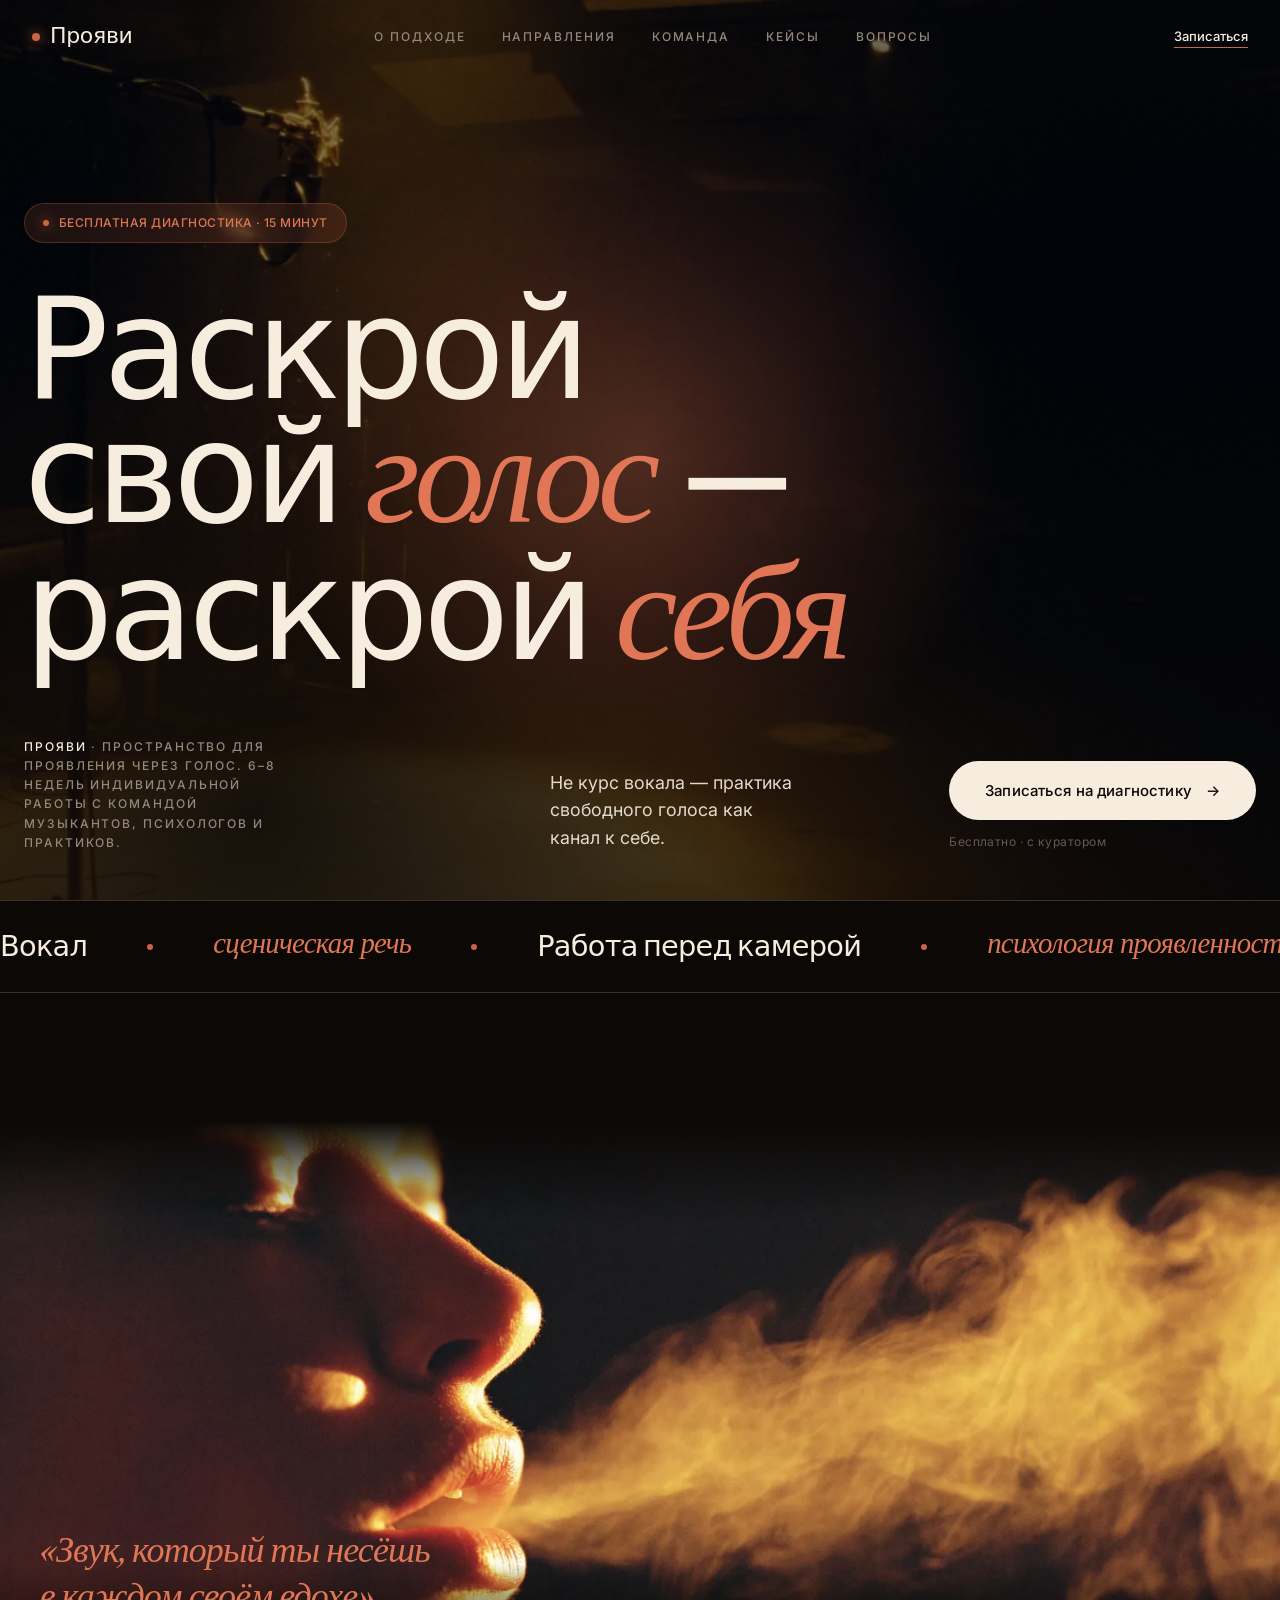
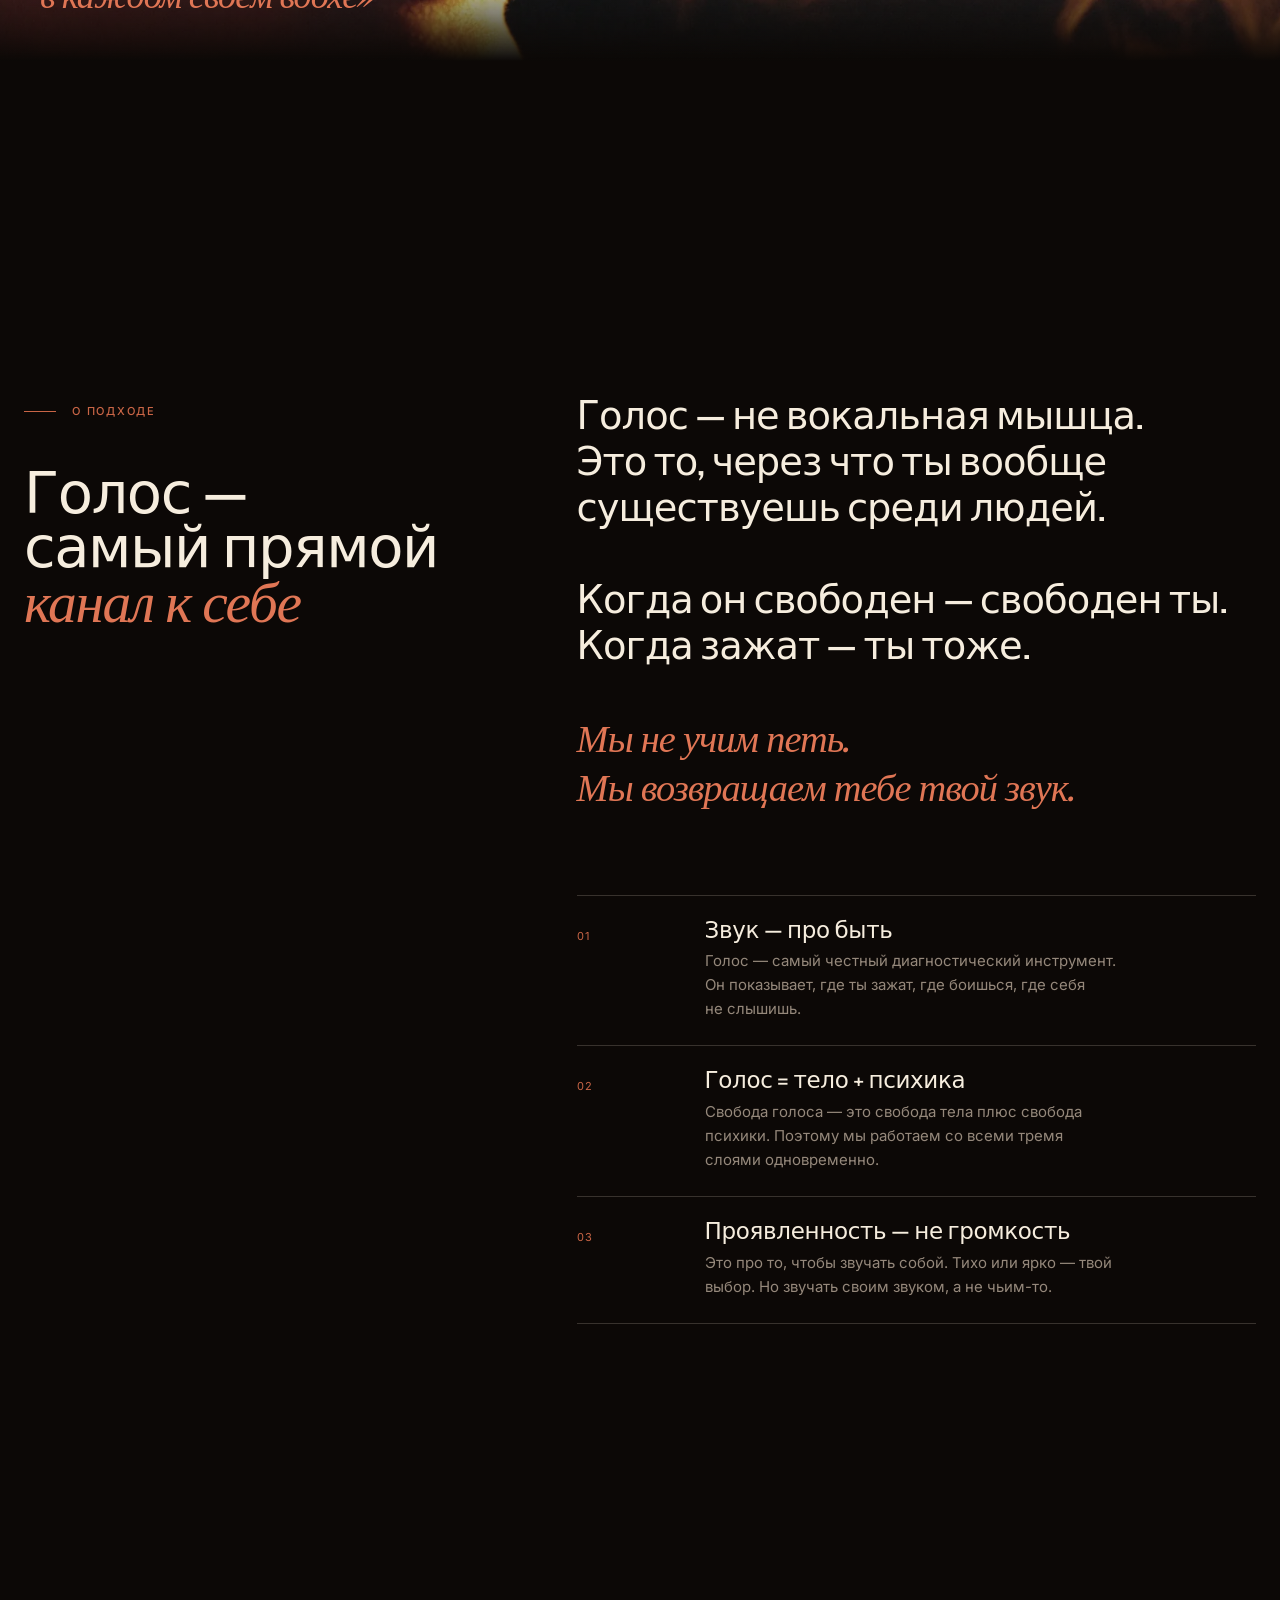
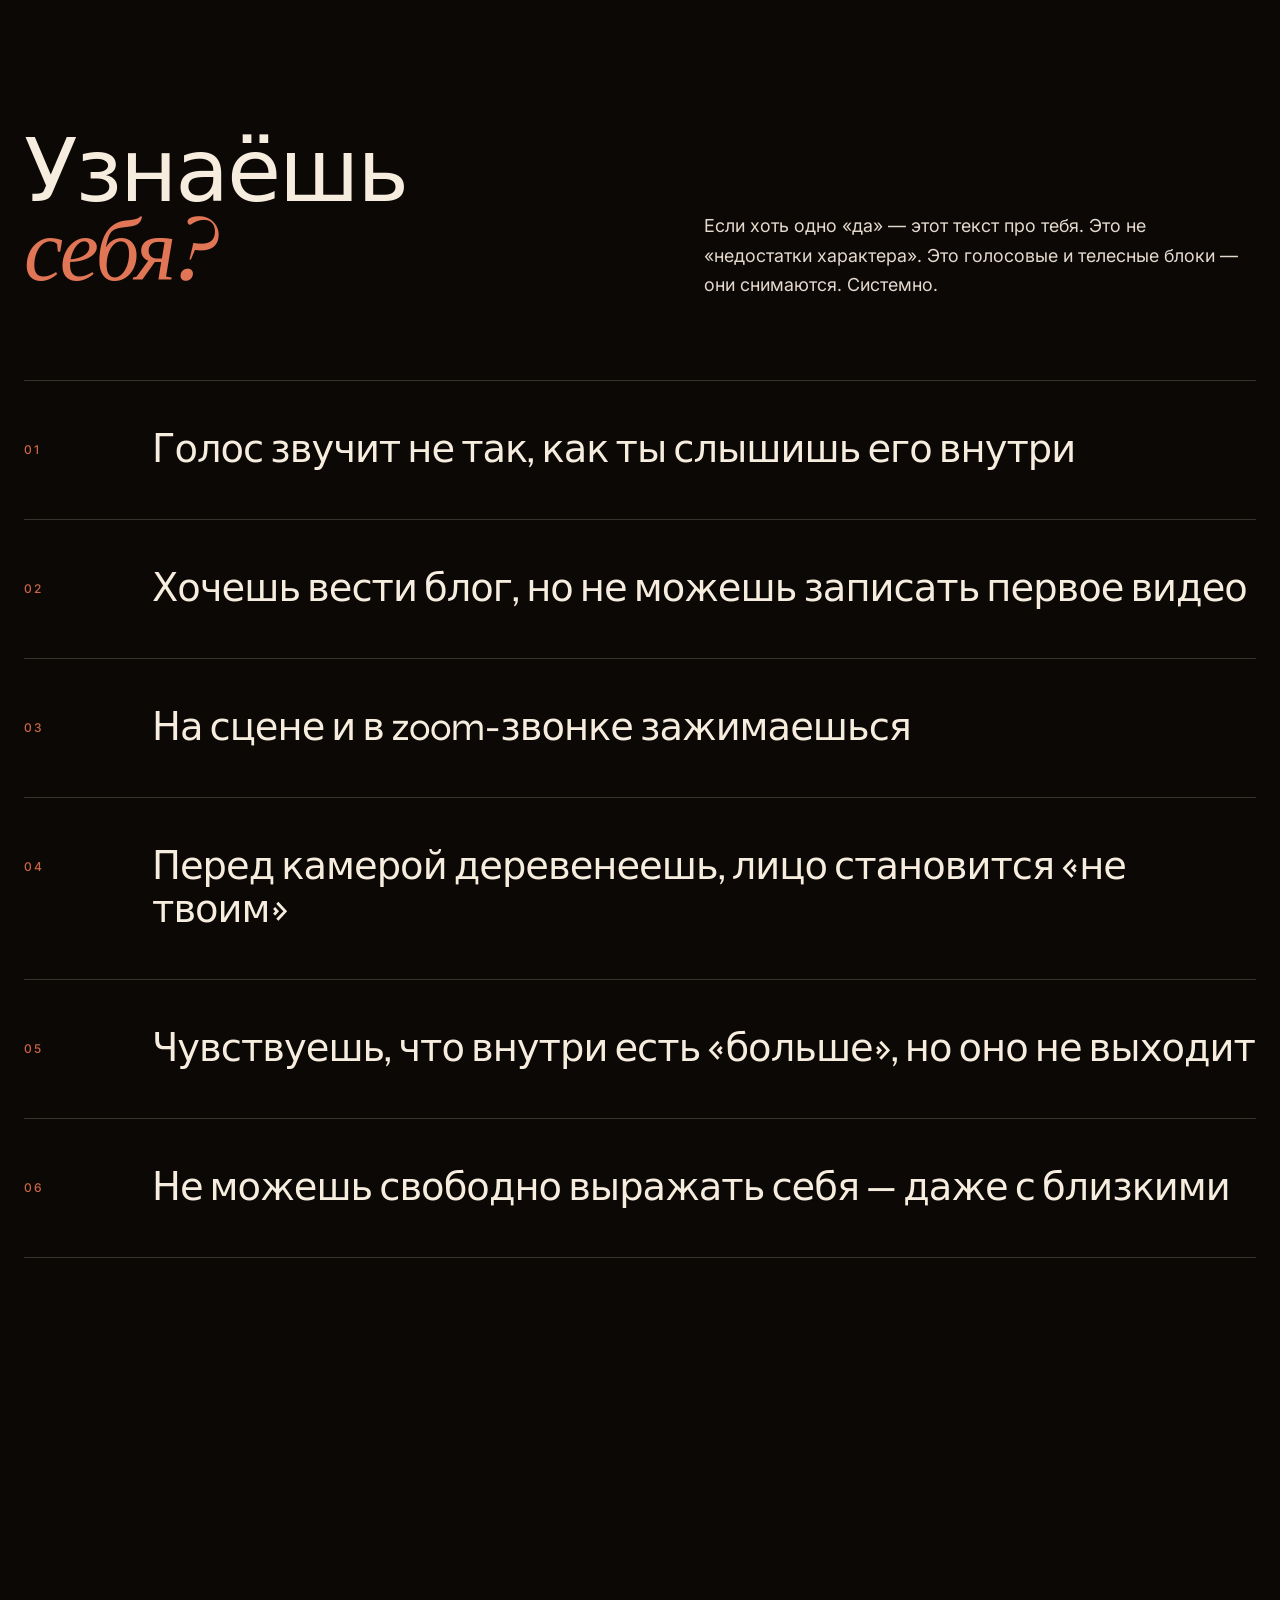
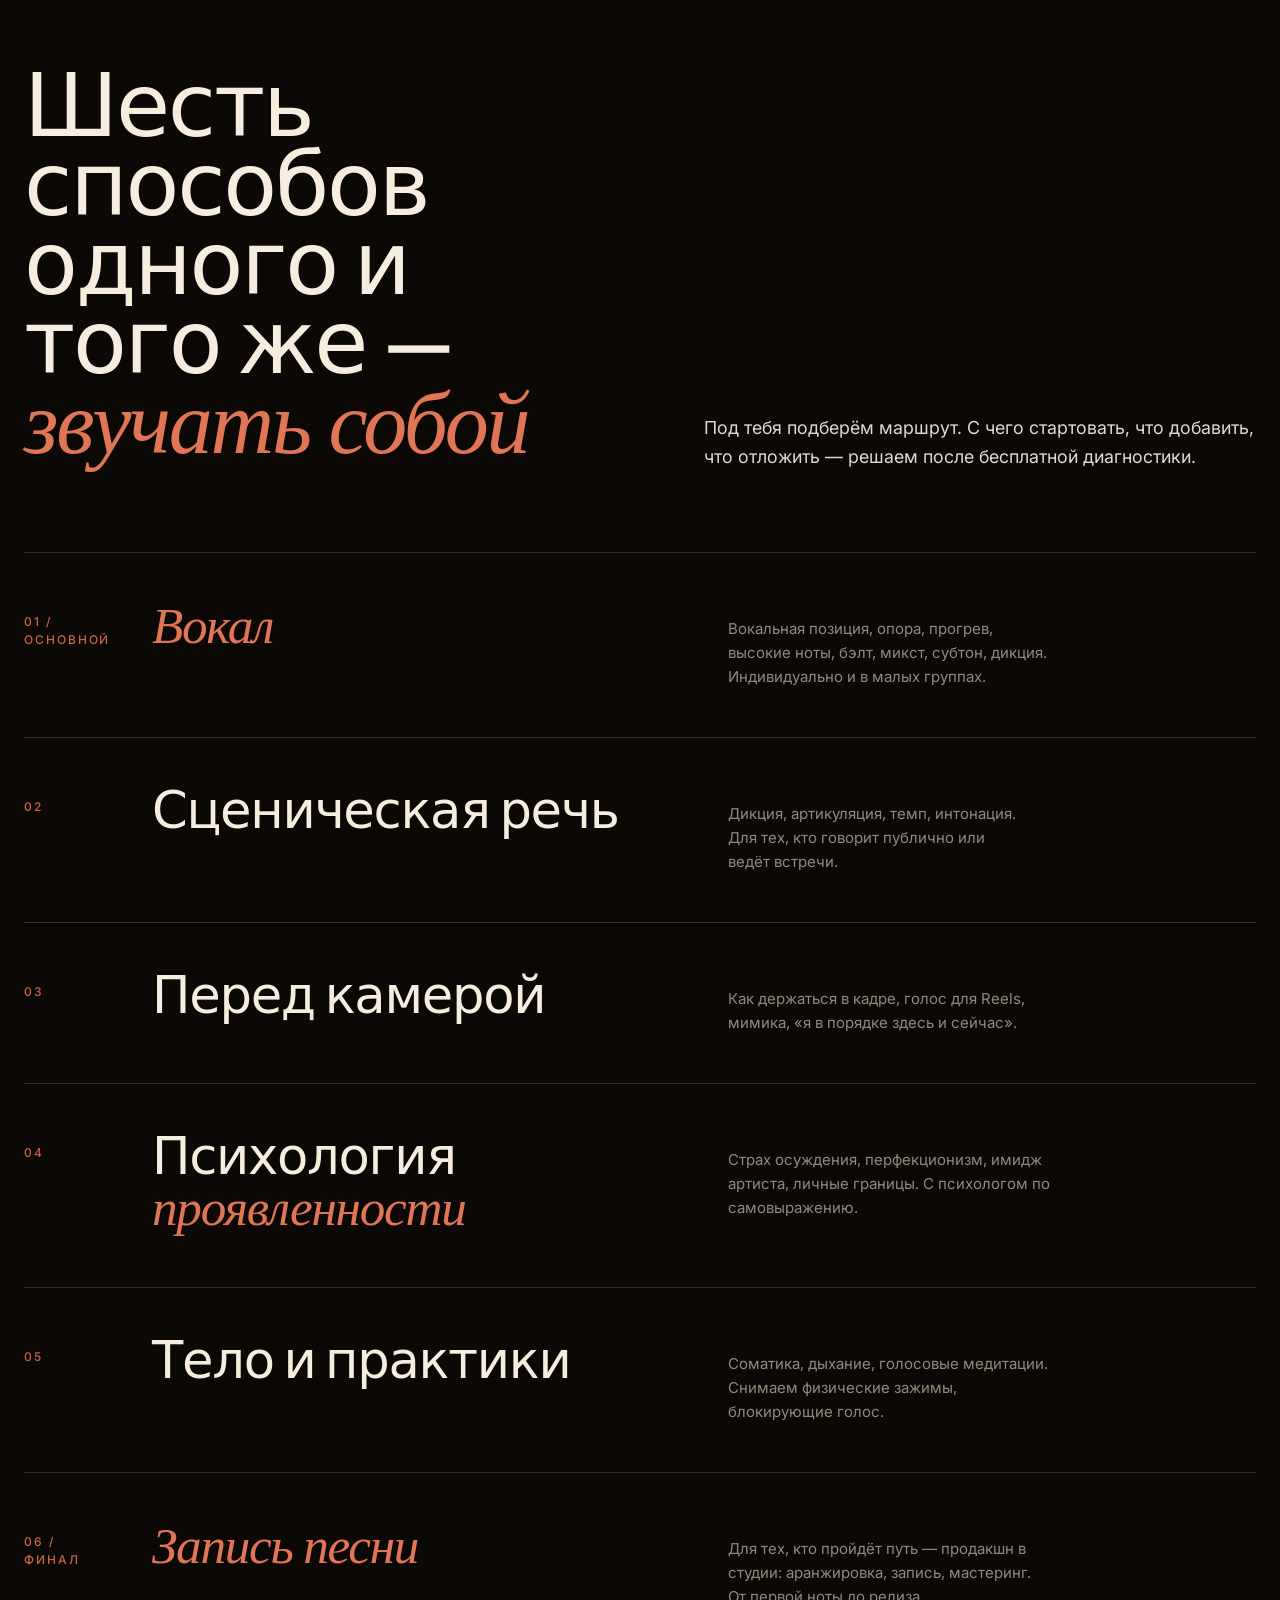
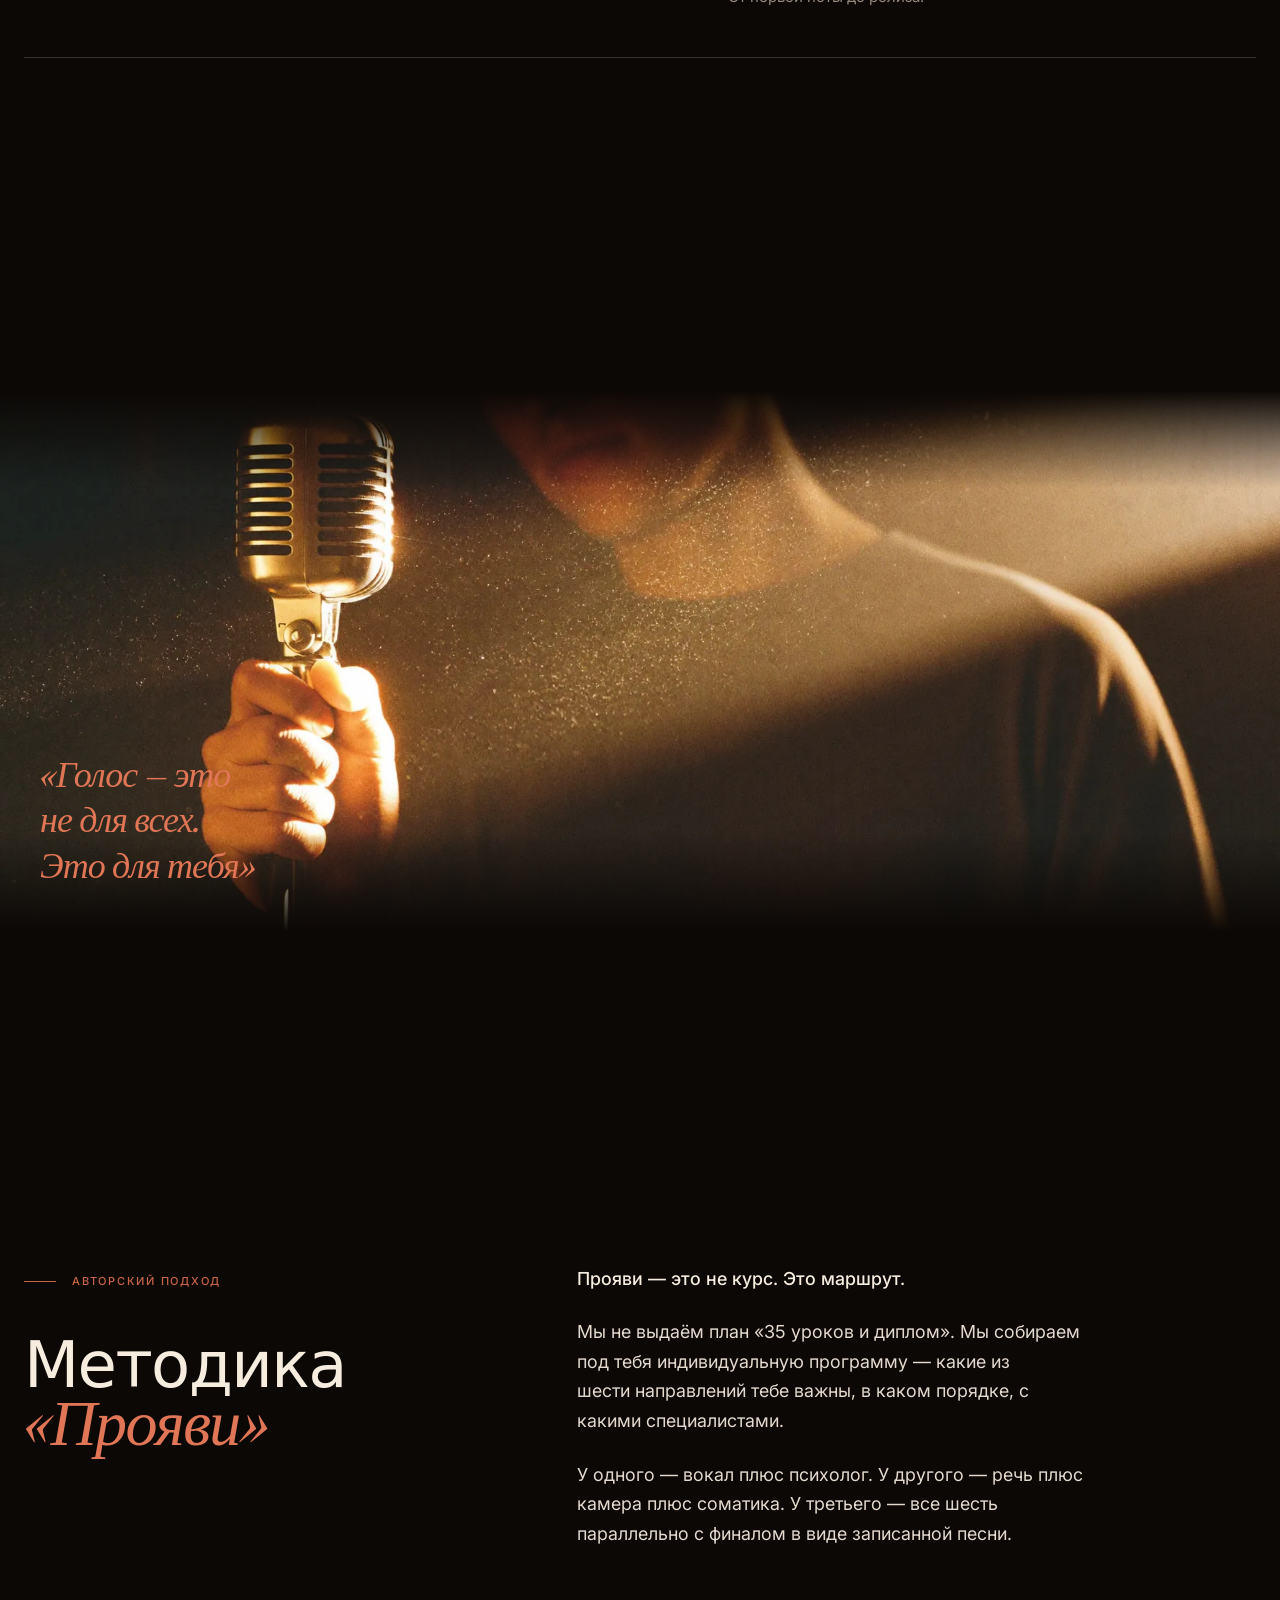
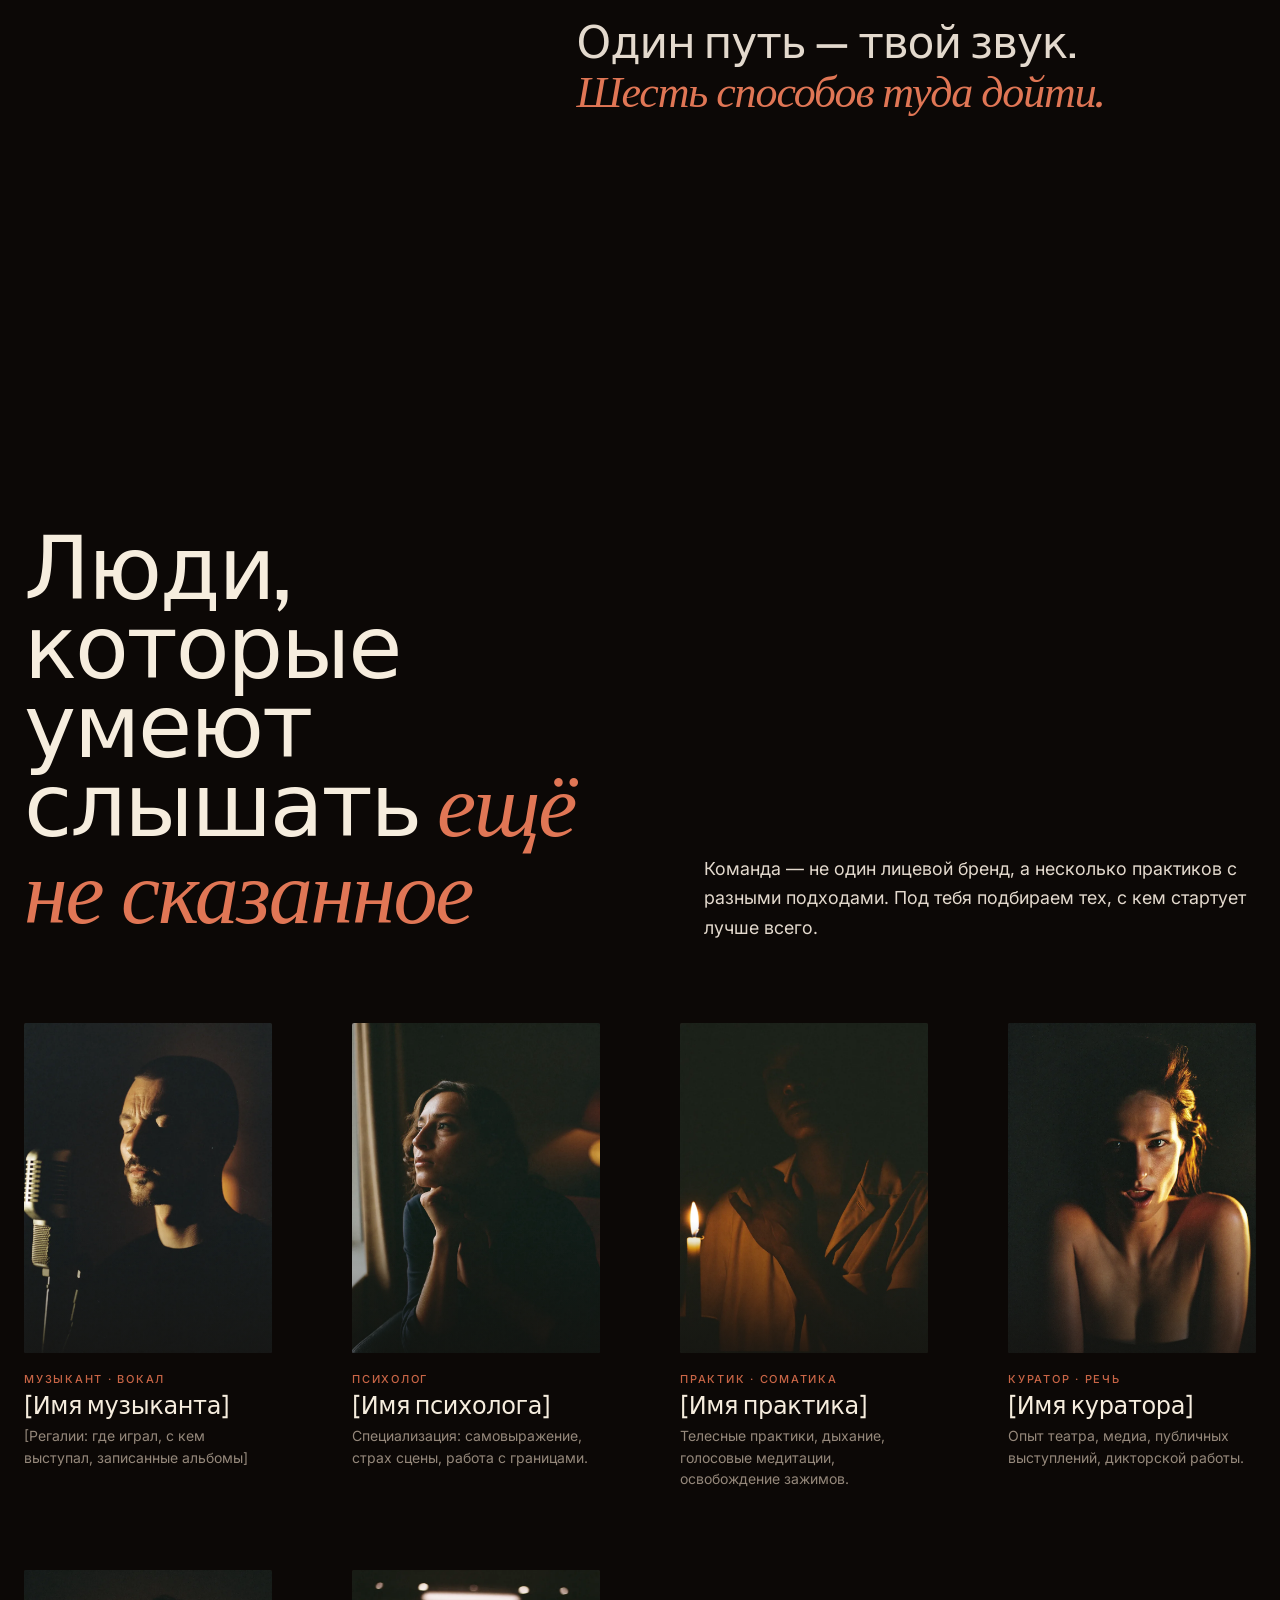
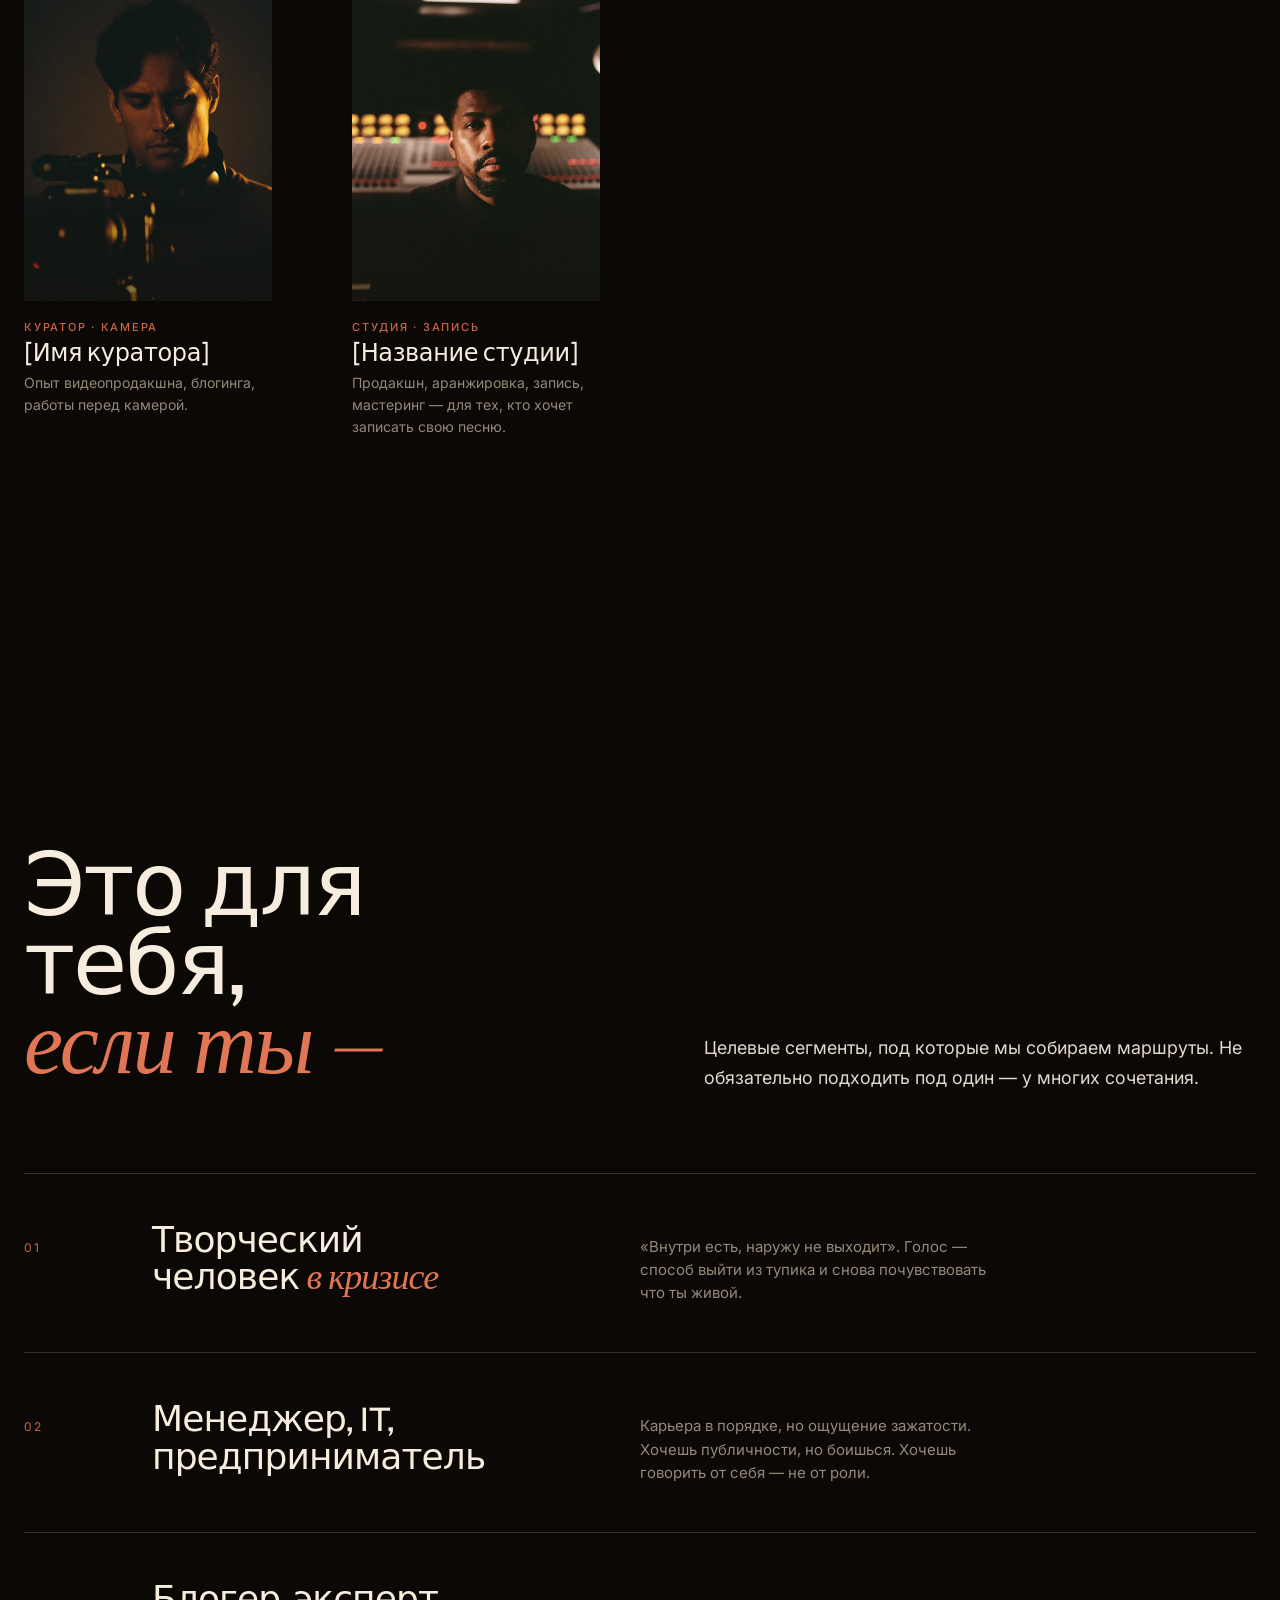
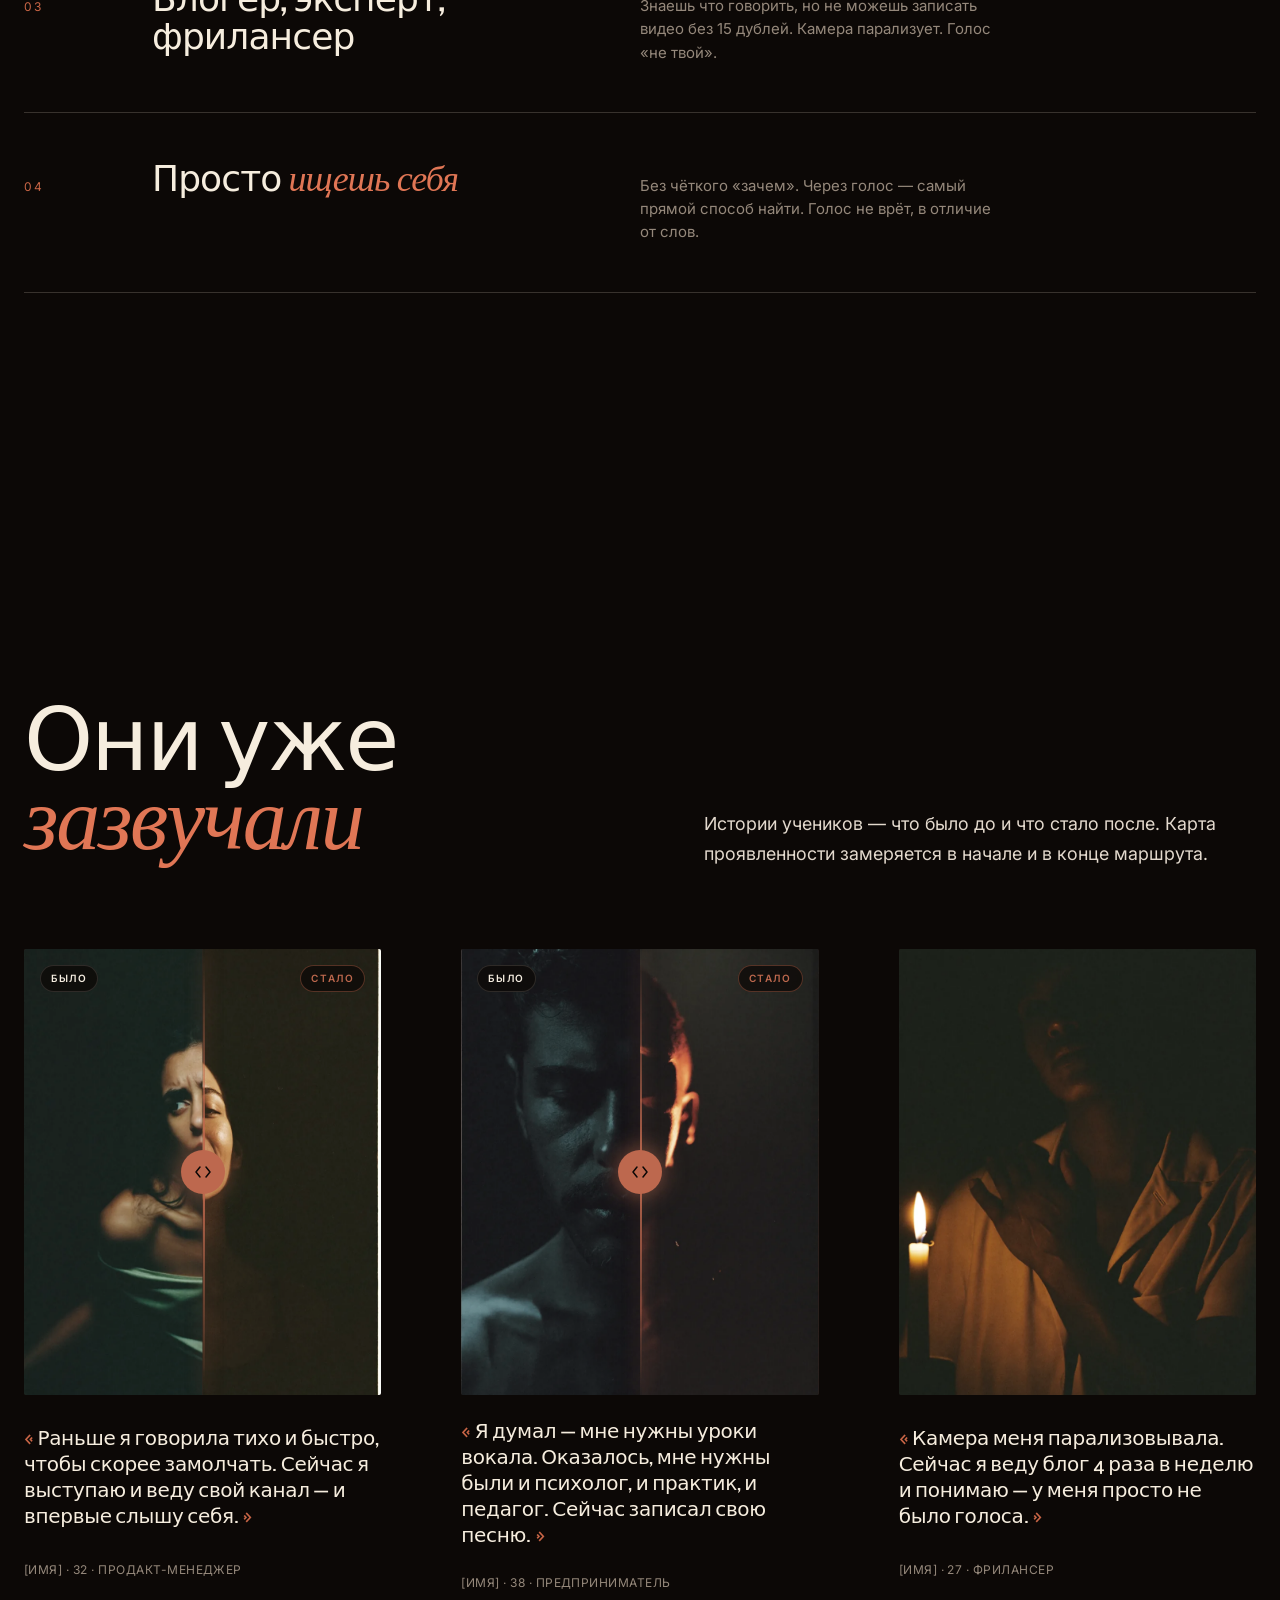
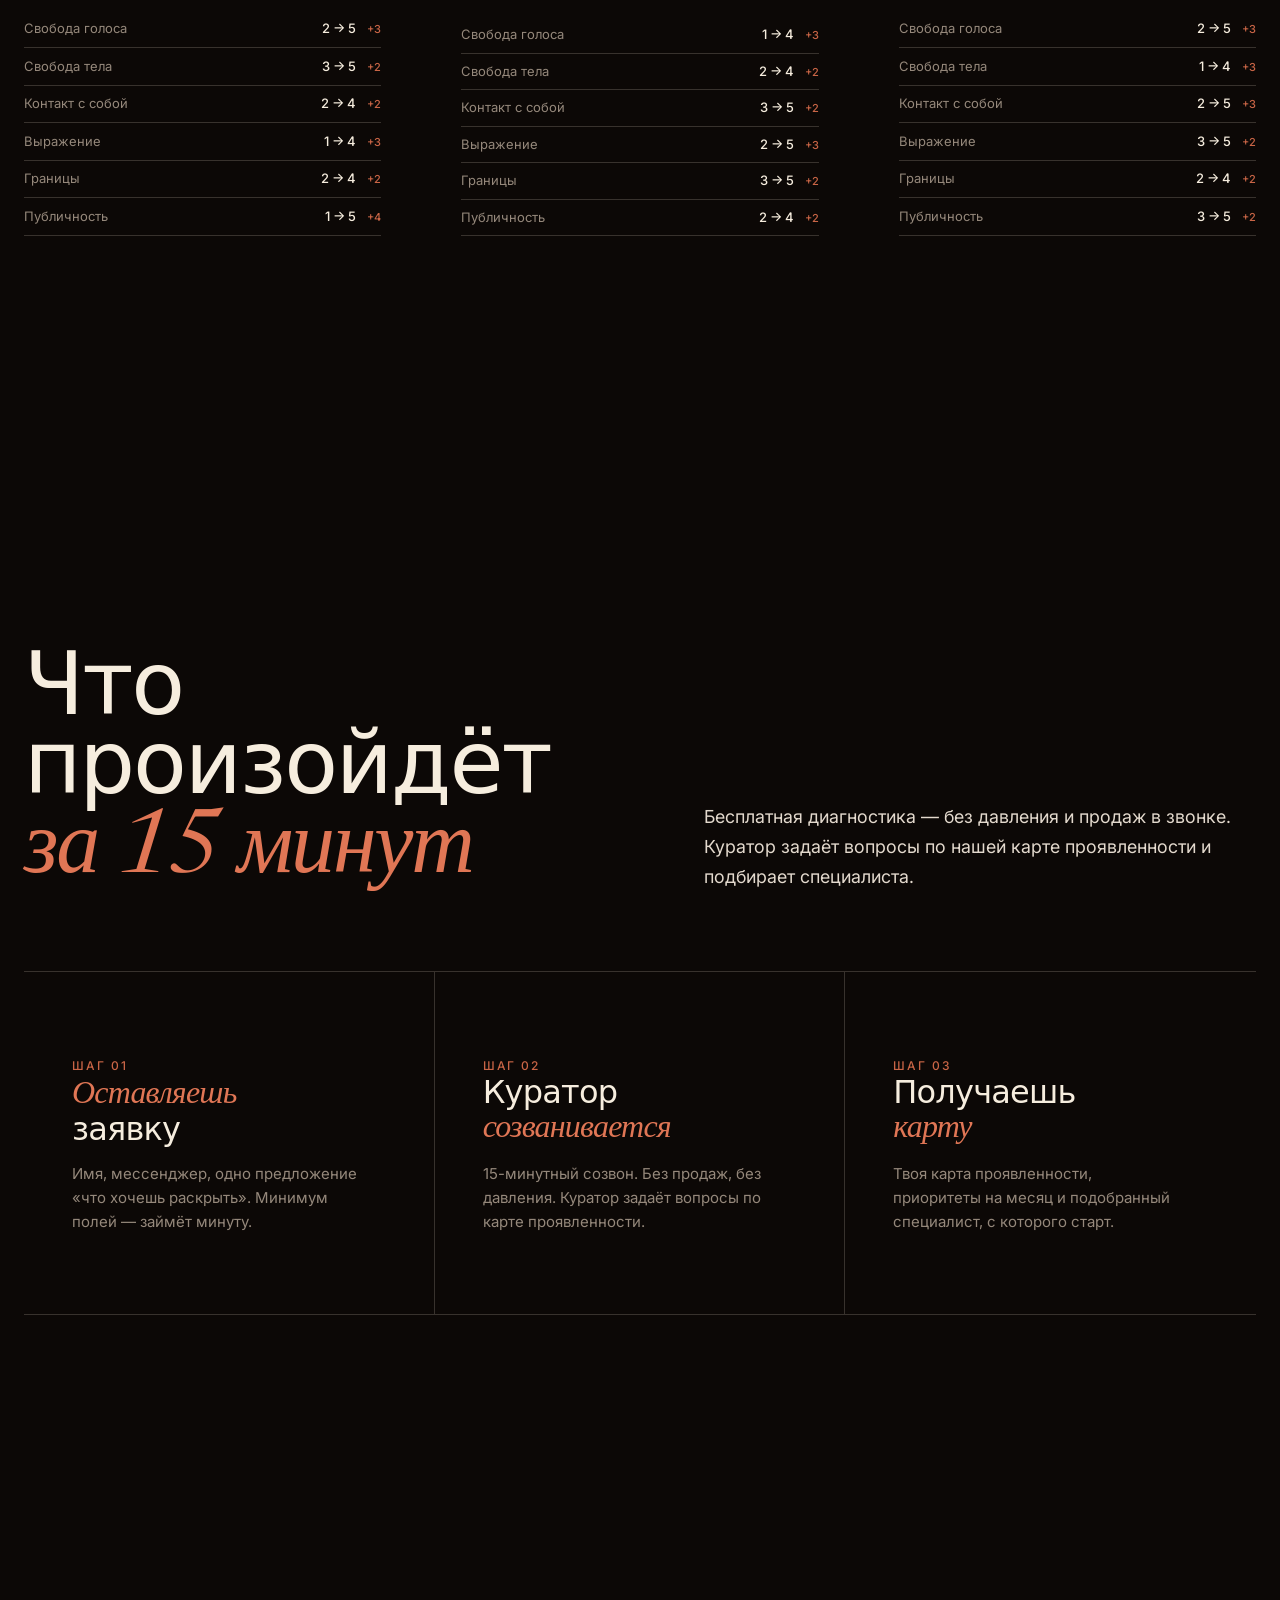
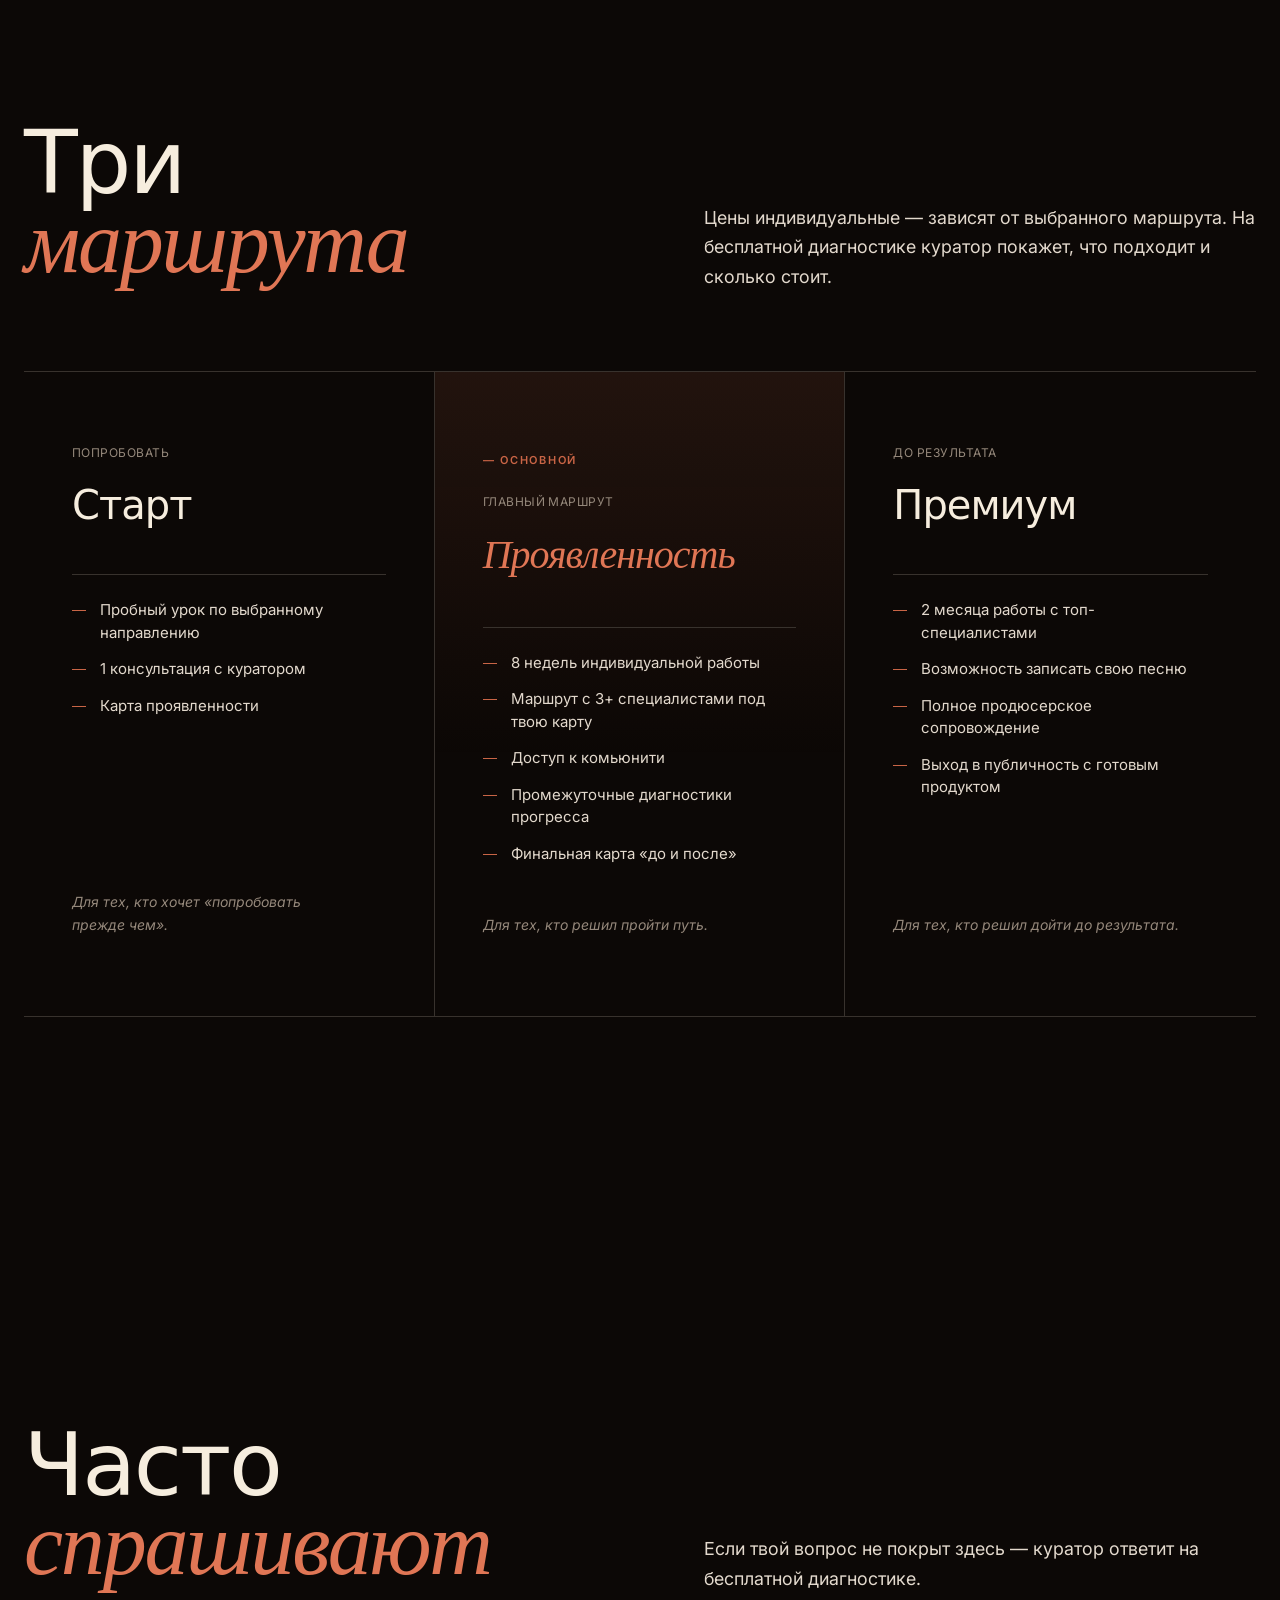
==== index.html @ 134181c9 "V5: draggable before/after + hero blob + tilt + magnetic + scroll progress + mobile responsive" ====
<!doctype html>
<html lang="ru">
<head>
  <meta charset="utf-8">
  <meta name="viewport" content="width=device-width, initial-scale=1, viewport-fit=cover">
  <meta name="color-scheme" content="dark">
  <meta name="theme-color" content="#14110E">

  <title>Прояви — пространство для проявления через голос</title>
  <meta name="description" content="6–8 недель работы с командой музыкантов, психологов и практиков. Раскрытие голоса, тела и проявленности.">

  <meta property="og:type" content="website">
  <meta property="og:title" content="Прояви — раскрой свой голос, раскрой себя">
  <meta property="og:description" content="Не курс вокала. Практика свободного голоса.">
  <meta property="og:locale" content="ru_RU">
  <meta property="og:image" content="assets/images/hero-ambient.webp">

  <meta name="twitter:card" content="summary_large_image">
  <meta name="twitter:title" content="Прояви — раскрой свой голос, раскрой себя">
  <meta name="twitter:description" content="Не курс вокала. Практика свободного голоса.">

  <link rel="preconnect" href="https://fonts.googleapis.com">
  <link rel="preconnect" href="https://fonts.gstatic.com" crossorigin>
  <link href="https://fonts.googleapis.com/css2?family=Syne:wght@400;500;600;700;800&family=Newsreader:ital,opsz,wght@1,6..72,300..600&family=Inter:wght@300;400;500;600&display=swap" rel="stylesheet">

  <link rel="stylesheet" href="styles/tokens.css">
  <link rel="stylesheet" href="styles/base.css">
  <link rel="stylesheet" href="styles/components.css">
  <link rel="stylesheet" href="styles/sections.css">
  <link rel="stylesheet" href="styles/animations.css">


  <link rel="icon" href="data:image/svg+xml,%3Csvg xmlns='http://www.w3.org/2000/svg' viewBox='0 0 100 100'%3E%3Crect width='100' height='100' fill='%2314110E'/%3E%3Ccircle cx='50' cy='50' r='8' fill='%23C9624A'/%3E%3C/svg%3E">
</head>
<body>

  <!-- ====================== NAV ====================== -->
  <nav class="site-nav" aria-label="Главная навигация">
    <span class="nav-progress" aria-hidden="true"></span>
    <div class="nav-inner">
      <a href="#top" class="nav-logo">
        <span class="nav-logo-mark" aria-hidden="true"></span>
        Прояви
      </a>
      <ul class="nav-links">
        <li><a href="#manifest">О подходе</a></li>
        <li><a href="#directions">Направления</a></li>
        <li><a href="#team">Команда</a></li>
        <li><a href="#cases">Кейсы</a></li>
        <li><a href="#faq">Вопросы</a></li>
      </ul>
      <a href="#form" class="nav-cta">Записаться</a>
    </div>
  </nav>

  <main id="top">

    <!-- ====================== HERO ====================== -->
    <section class="hero" aria-labelledby="hero-title">
      <div class="hero-bg" aria-hidden="true">
        <video autoplay muted loop playsinline poster="assets/images/hero-ambient.webp">
          <source src="assets/images/hero-ambient.mp4" type="video/mp4">
          <img src="assets/images/hero-ambient.webp" alt="">
        </video>
      </div>

      <div class="hero-inner" data-reveal>
        <span class="chip hero-chip">
          <span class="chip-dot"></span>
          Бесплатная диагностика · 15 минут
        </span>
        <h1 id="hero-title" class="hero-title">
          Раскрой<br>свой <em>голос</em> —<br>раскрой <em>себя</em>
        </h1>
      </div>

      <div class="hero-bottom" data-reveal>
        <p class="hero-eyebrow">
          <strong>Прояви</strong> · пространство для проявления через голос. 6–8 недель индивидуальной работы с командой музыкантов, психологов и практиков.
        </p>
        <p class="hero-subtitle">
          Не курс вокала — практика свободного голоса как канал к&nbsp;себе.
        </p>
        <div class="hero-cta-group">
          <a href="#form" class="btn btn-primary" data-magnetic>
            <span>Записаться на диагностику</span>
            <span class="arrow" aria-hidden="true">→</span>
          </a>
          <p class="hero-micro">Бесплатно · с куратором</p>
        </div>
      </div>
    </section>

    <!-- ====================== MARQUEE 1 ====================== -->
    <div class="marquee" aria-hidden="true">
      <div class="marquee-track">
        <span>
          Вокал <span class="marquee-dot"></span> <em>сценическая речь</em> <span class="marquee-dot"></span> Работа перед камерой <span class="marquee-dot"></span> <em>психология проявленности</em> <span class="marquee-dot"></span> Тело и практики <span class="marquee-dot"></span> <em>запись своей песни</em> <span class="marquee-dot"></span>
        </span>
        <span>
          Вокал <span class="marquee-dot"></span> <em>сценическая речь</em> <span class="marquee-dot"></span> Работа перед камерой <span class="marquee-dot"></span> <em>психология проявленности</em> <span class="marquee-dot"></span> Тело и практики <span class="marquee-dot"></span> <em>запись своей песни</em> <span class="marquee-dot"></span>
        </span>
      </div>
    </div>

    <!-- ====================== SPREAD: BREATH ====================== -->
    <div class="spread" aria-hidden="true">
      <img src="assets/images/manifest-breath.webp" alt="" loading="lazy">
      <p class="spread-caption"><em>«Звук, который ты несёшь<br>в каждом своём вдохе»</em></p>
    </div>

    <!-- ====================== MANIFEST ====================== -->
    <section class="manifest" id="manifest">
      <div class="container-wide">
        <div class="manifest-inner">
          <div class="manifest-side" data-reveal>
            <span class="eyebrow">О подходе</span>
            <h2>Голос — самый прямой <em>канал к&nbsp;себе</em></h2>
          </div>

          <div data-reveal>
            <blockquote class="manifest-quote">
              Голос — не вокальная мышца. Это то, через что ты вообще существуешь среди людей.
              <br><br>
              Когда он свободен — свободен ты.<br>
              Когда зажат — ты тоже.
              <br><br>
              <em>Мы не учим петь.<br>Мы возвращаем тебе твой звук.</em>
            </blockquote>

            <div class="manifest-tenets" data-reveal-stagger>
              <div class="manifest-tenet">
                <span class="manifest-tenet-num">01</span>
                <div>
                  <h3>Звук — про быть</h3>
                  <p>Голос — самый честный диагностический инструмент. Он показывает, где ты зажат, где боишься, где себя не слышишь.</p>
                </div>
              </div>
              <div class="manifest-tenet">
                <span class="manifest-tenet-num">02</span>
                <div>
                  <h3>Голос = тело + психика</h3>
                  <p>Свобода голоса — это свобода тела плюс свобода психики. Поэтому мы работаем со всеми тремя слоями одновременно.</p>
                </div>
              </div>
              <div class="manifest-tenet">
                <span class="manifest-tenet-num">03</span>
                <div>
                  <h3>Проявленность — не громкость</h3>
                  <p>Это про то, чтобы звучать собой. Тихо или ярко — твой выбор. Но звучать своим звуком, а не чьим-то.</p>
                </div>
              </div>
            </div>
          </div>
        </div>
      </div>
    </section>

    <!-- ====================== PAINS ====================== -->
    <section class="pains" id="pains">
      <div class="container-wide">
        <div class="pains-header" data-reveal>
          <h2>Узнаёшь <em>себя?</em></h2>
          <p class="lead">Если хоть одно «да» — этот текст про тебя. Это не «недостатки характера». Это голосовые и телесные блоки — они снимаются. Системно.</p>
        </div>

        <div data-reveal-stagger>
          <div class="pain-card">
            <span class="pain-card-num">01</span>
            <span>Голос звучит не так, как ты слышишь его внутри</span>
          </div>
          <div class="pain-card">
            <span class="pain-card-num">02</span>
            <span>Хочешь вести блог, но не можешь записать первое видео</span>
          </div>
          <div class="pain-card">
            <span class="pain-card-num">03</span>
            <span>На сцене и в zoom-звонке зажимаешься</span>
          </div>
          <div class="pain-card">
            <span class="pain-card-num">04</span>
            <span>Перед камерой деревенеешь, лицо становится «не твоим»</span>
          </div>
          <div class="pain-card">
            <span class="pain-card-num">05</span>
            <span>Чувствуешь, что внутри есть «больше», но оно не выходит</span>
          </div>
          <div class="pain-card">
            <span class="pain-card-num">06</span>
            <span>Не можешь свободно выражать себя — даже с близкими</span>
          </div>
        </div>
      </div>
    </section>

    <!-- ====================== DIRECTIONS ====================== -->
    <section class="directions" id="directions">
      <div class="container-wide">
        <div class="directions-header" data-reveal>
          <h2>Шесть способов одного и того же — <em>звучать собой</em></h2>
          <p class="lead">Под тебя подберём маршрут. С чего стартовать, что добавить, что отложить — решаем после бесплатной диагностики.</p>
        </div>

        <div class="directions-list" data-reveal-stagger>
          <article class="direction-card">
            <span class="direction-num">01 / основной</span>
            <h3><em>Вокал</em></h3>
            <p>Вокальная позиция, опора, прогрев, высокие ноты, бэлт, микст, субтон, дикция. Индивидуально и в малых группах.</p>
          </article>

          <article class="direction-card">
            <span class="direction-num">02</span>
            <h3>Сценическая речь</h3>
            <p>Дикция, артикуляция, темп, интонация. Для тех, кто говорит публично или ведёт встречи.</p>
          </article>

          <article class="direction-card">
            <span class="direction-num">03</span>
            <h3>Перед камерой</h3>
            <p>Как держаться в кадре, голос для Reels, мимика, «я в порядке здесь и сейчас».</p>
          </article>

          <article class="direction-card">
            <span class="direction-num">04</span>
            <h3>Психология <em>проявленности</em></h3>
            <p>Страх осуждения, перфекционизм, имидж артиста, личные границы. С психологом по самовыражению.</p>
          </article>

          <article class="direction-card">
            <span class="direction-num">05</span>
            <h3>Тело и&nbsp;практики</h3>
            <p>Соматика, дыхание, голосовые медитации. Снимаем физические зажимы, блокирующие голос.</p>
          </article>

          <article class="direction-card">
            <span class="direction-num">06 / финал</span>
            <h3><em>Запись песни</em></h3>
            <p>Для тех, кто пройдёт путь — продакшн в студии: аранжировка, запись, мастеринг. От первой ноты до релиза.</p>
          </article>
        </div>
      </div>
    </section>

    <!-- ====================== SPREAD: MIC ====================== -->
    <div class="spread" aria-hidden="true">
      <img src="assets/images/method-mic.webp" alt="" loading="lazy">
      <p class="spread-caption"><em>«Голос — это<br>не для всех.<br>Это для тебя»</em></p>
    </div>

    <!-- ====================== METHOD ====================== -->
    <section class="method">
      <div class="container-wide">
        <div class="method-inner" data-reveal>
          <div>
            <span class="eyebrow">Авторский подход</span>
            <h2 class="method-title">Методика<br><em>«Прояви»</em></h2>
          </div>
          <div class="method-body">
            <p><strong>Прояви — это не курс. Это маршрут.</strong></p>
            <p>Мы не выдаём план «35 уроков и диплом». Мы собираем под тебя индивидуальную программу — какие из шести направлений тебе важны, в каком порядке, с какими специалистами.</p>
            <p>У одного — вокал плюс психолог. У другого — речь плюс камера плюс соматика. У третьего — все шесть параллельно с финалом в виде записанной песни.</p>
            <p class="method-pull">
              Один путь — твой звук.<br>
              <em>Шесть способов туда дойти.</em>
            </p>
          </div>
        </div>
      </div>
    </section>

    <!-- ====================== TEAM ====================== -->
    <section class="team" id="team">
      <div class="container-wide">
        <div class="team-header" data-reveal>
          <h2>Люди, которые умеют слышать <em>ещё не сказанное</em></h2>
          <p class="lead">Команда — не один лицевой бренд, а несколько практиков с разными подходами. Под тебя подбираем тех, с кем стартует лучше всего.</p>
        </div>

        <div class="team-grid" data-reveal-stagger>
          <article class="person-card">
            <div class="person-photo">
              <img src="assets/images/team-1-musician.webp" alt="Музыкант" loading="lazy">
            </div>
            <div class="person-meta">
              <span class="person-role">Музыкант · вокал</span>
              <h3 class="person-name">[Имя музыканта]</h3>
              <p class="person-bio">[Регалии: где играл, с кем выступал, записанные альбомы]</p>
            </div>
          </article>

          <article class="person-card">
            <div class="person-photo">
              <img src="assets/images/team-2-psychologist.webp" alt="Психолог" loading="lazy">
            </div>
            <div class="person-meta">
              <span class="person-role">Психолог</span>
              <h3 class="person-name">[Имя психолога]</h3>
              <p class="person-bio">Специализация: самовыражение, страх сцены, работа с границами.</p>
            </div>
          </article>

          <article class="person-card">
            <div class="person-photo">
              <img src="assets/images/team-3-somatic.webp" alt="Практик" loading="lazy">
            </div>
            <div class="person-meta">
              <span class="person-role">Практик · соматика</span>
              <h3 class="person-name">[Имя практика]</h3>
              <p class="person-bio">Телесные практики, дыхание, голосовые медитации, освобождение зажимов.</p>
            </div>
          </article>

          <article class="person-card">
            <div class="person-photo">
              <img src="assets/images/team-4-speech.webp" alt="Куратор речи" loading="lazy">
            </div>
            <div class="person-meta">
              <span class="person-role">Куратор · речь</span>
              <h3 class="person-name">[Имя куратора]</h3>
              <p class="person-bio">Опыт театра, медиа, публичных выступлений, дикторской работы.</p>
            </div>
          </article>

          <article class="person-card">
            <div class="person-photo">
              <img src="assets/images/team-5-camera.webp" alt="Куратор камеры" loading="lazy">
            </div>
            <div class="person-meta">
              <span class="person-role">Куратор · камера</span>
              <h3 class="person-name">[Имя куратора]</h3>
              <p class="person-bio">Опыт видеопродакшна, блогинга, работы перед камерой.</p>
            </div>
          </article>

          <article class="person-card">
            <div class="person-photo">
              <img src="assets/images/team-6-studio.webp" alt="Студия" loading="lazy">
            </div>
            <div class="person-meta">
              <span class="person-role">Студия · запись</span>
              <h3 class="person-name">[Название студии]</h3>
              <p class="person-bio">Продакшн, аранжировка, запись, мастеринг — для тех, кто хочет записать свою песню.</p>
            </div>
          </article>
        </div>
      </div>
    </section>

    <!-- ====================== SEGMENTS ====================== -->
    <section class="segments">
      <div class="container-wide">
        <div class="segments-header" data-reveal>
          <h2>Это для тебя, <em>если ты —</em></h2>
          <p class="lead">Целевые сегменты, под которые мы собираем маршруты. Не обязательно подходить под один — у многих сочетания.</p>
        </div>

        <div class="segments-list" data-reveal-stagger>
          <div class="segment-item">
            <span class="segment-num">01</span>
            <h3>Творческий человек <em>в кризисе</em></h3>
            <p>«Внутри есть, наружу не выходит». Голос — способ выйти из тупика и снова почувствовать что ты живой.</p>
          </div>
          <div class="segment-item">
            <span class="segment-num">02</span>
            <h3>Менеджер, IT, предприниматель</h3>
            <p>Карьера в порядке, но ощущение зажатости. Хочешь публичности, но боишься. Хочешь говорить от себя — не от роли.</p>
          </div>
          <div class="segment-item">
            <span class="segment-num">03</span>
            <h3>Блогер, эксперт, фрилансер</h3>
            <p>Знаешь что говорить, но не можешь записать видео без 15 дублей. Камера парализует. Голос «не твой».</p>
          </div>
          <div class="segment-item">
            <span class="segment-num">04</span>
            <h3>Просто <em>ищешь себя</em></h3>
            <p>Без чёткого «зачем». Через голос — самый прямой способ найти. Голос не врёт, в отличие от слов.</p>
          </div>
        </div>
      </div>
    </section>

    <!-- ====================== CASES ====================== -->
    <section class="cases" id="cases">
      <div class="container-wide">
        <div class="cases-header" data-reveal>
          <h2>Они уже <em>зазвучали</em></h2>
          <p class="lead">Истории учеников — что было до и что стало после. Карта проявленности замеряется в начале и в конце маршрута.</p>
        </div>

        <div class="cases-grid" data-reveal-stagger>

          <article class="case-card">
            <div class="case-photo case-photo-pair">
              <img src="assets/images/case-1-before.webp" alt="" loading="lazy" class="case-img-before">
              <img src="assets/images/case-1-after.webp" alt="" loading="lazy" class="case-img-after">
              <span class="case-label-l">Было</span>
              <span class="case-label-r">Стало</span>
            </div>
            <p class="case-quote">Раньше я говорила тихо и быстро, чтобы скорее замолчать. Сейчас я выступаю и веду свой канал — и впервые слышу себя.</p>
            <p class="case-meta">[Имя] · 32 · продакт-менеджер</p>
            <table class="case-table">
              <tr><td>Свобода голоса</td><td>2 → 5 <span class="delta">+3</span></td></tr>
              <tr><td>Свобода тела</td><td>3 → 5 <span class="delta">+2</span></td></tr>
              <tr><td>Контакт с собой</td><td>2 → 4 <span class="delta">+2</span></td></tr>
              <tr><td>Выражение</td><td>1 → 4 <span class="delta">+3</span></td></tr>
              <tr><td>Границы</td><td>2 → 4 <span class="delta">+2</span></td></tr>
              <tr><td>Публичность</td><td>1 → 5 <span class="delta">+4</span></td></tr>
            </table>
          </article>

          <article class="case-card">
            <div class="case-photo case-photo-pair">
              <img src="assets/images/case-2-before.webp" alt="" loading="lazy" class="case-img-before">
              <img src="assets/images/case-2-after.webp" alt="" loading="lazy" class="case-img-after">
              <span class="case-label-l">Было</span>
              <span class="case-label-r">Стало</span>
            </div>
            <p class="case-quote">Я думал — мне нужны уроки вокала. Оказалось, мне нужны были и психолог, и практик, и педагог. Сейчас записал свою песню.</p>
            <p class="case-meta">[Имя] · 38 · предприниматель</p>
            <table class="case-table">
              <tr><td>Свобода голоса</td><td>1 → 4 <span class="delta">+3</span></td></tr>
              <tr><td>Свобода тела</td><td>2 → 4 <span class="delta">+2</span></td></tr>
              <tr><td>Контакт с собой</td><td>3 → 5 <span class="delta">+2</span></td></tr>
              <tr><td>Выражение</td><td>2 → 5 <span class="delta">+3</span></td></tr>
              <tr><td>Границы</td><td>3 → 5 <span class="delta">+2</span></td></tr>
              <tr><td>Публичность</td><td>2 → 4 <span class="delta">+2</span></td></tr>
            </table>
          </article>

          <article class="case-card">
            <div class="case-photo">
              <img src="assets/images/team-3-somatic.webp" alt="" loading="lazy">
            </div>
            <p class="case-quote">Камера меня парализовывала. Сейчас я веду блог 4 раза в неделю и понимаю — у меня просто не было голоса.</p>
            <p class="case-meta">[Имя] · 27 · фрилансер</p>
            <table class="case-table">
              <tr><td>Свобода голоса</td><td>2 → 5 <span class="delta">+3</span></td></tr>
              <tr><td>Свобода тела</td><td>1 → 4 <span class="delta">+3</span></td></tr>
              <tr><td>Контакт с собой</td><td>2 → 5 <span class="delta">+3</span></td></tr>
              <tr><td>Выражение</td><td>3 → 5 <span class="delta">+2</span></td></tr>
              <tr><td>Границы</td><td>2 → 4 <span class="delta">+2</span></td></tr>
              <tr><td>Публичность</td><td>3 → 5 <span class="delta">+2</span></td></tr>
            </table>
          </article>

        </div>
      </div>
    </section>

    <!-- ====================== PROCESS ====================== -->
    <section class="process" id="process">
      <div class="container-wide">
        <div class="process-header" data-reveal>
          <h2>Что произойдёт <em>за 15 минут</em></h2>
          <p class="lead">Бесплатная диагностика — без давления и продаж в звонке. Куратор задаёт вопросы по нашей карте проявленности и подбирает специалиста.</p>
        </div>

        <div class="process-steps" data-reveal-stagger>
          <div class="process-step">
            <span class="process-num">Шаг 01</span>
            <h3><em>Оставляешь</em><br>заявку</h3>
            <p>Имя, мессенджер, одно предложение «что хочешь раскрыть». Минимум полей — займёт минуту.</p>
          </div>
          <div class="process-step">
            <span class="process-num">Шаг 02</span>
            <h3>Куратор<br><em>созванивается</em></h3>
            <p>15-минутный созвон. Без продаж, без давления. Куратор задаёт вопросы по карте проявленности.</p>
          </div>
          <div class="process-step">
            <span class="process-num">Шаг 03</span>
            <h3>Получаешь<br><em>карту</em></h3>
            <p>Твоя карта проявленности, приоритеты на месяц и подобранный специалист, с которого старт.</p>
          </div>
        </div>
      </div>
    </section>

    <!-- ====================== TARIFS ====================== -->
    <section class="tarifs">
      <div class="container-wide">
        <div class="tarifs-header" data-reveal>
          <h2>Три <em>маршрута</em></h2>
          <p class="lead">Цены индивидуальные — зависят от выбранного маршрута. На бесплатной диагностике куратор покажет, что подходит и сколько стоит.</p>
        </div>

        <div class="tarifs-grid" data-reveal-stagger>
          <article class="tarif-card">
            <span class="tarif-tagline">Попробовать</span>
            <h3 class="tarif-name">Старт</h3>
            <ul class="tarif-list">
              <li>Пробный урок по выбранному направлению</li>
              <li>1 консультация с куратором</li>
              <li>Карта проявленности</li>
            </ul>
            <p class="tarif-note">Для тех, кто хочет «попробовать прежде чем».</p>
          </article>

          <article class="tarif-card" data-featured="true">
            <span class="tarif-badge">— Основной</span>
            <span class="tarif-tagline">Главный маршрут</span>
            <h3 class="tarif-name"><em>Проявленность</em></h3>
            <ul class="tarif-list">
              <li>8 недель индивидуальной работы</li>
              <li>Маршрут с 3+ специалистами под твою карту</li>
              <li>Доступ к комьюнити</li>
              <li>Промежуточные диагностики прогресса</li>
              <li>Финальная карта «до и после»</li>
            </ul>
            <p class="tarif-note">Для тех, кто решил пройти путь.</p>
          </article>

          <article class="tarif-card">
            <span class="tarif-tagline">До результата</span>
            <h3 class="tarif-name">Премиум</h3>
            <ul class="tarif-list">
              <li>2 месяца работы с топ-специалистами</li>
              <li>Возможность записать свою песню</li>
              <li>Полное продюсерское сопровождение</li>
              <li>Выход в публичность с готовым продуктом</li>
            </ul>
            <p class="tarif-note">Для тех, кто решил дойти до результата.</p>
          </article>
        </div>
      </div>
    </section>

    <!-- ====================== FAQ ====================== -->
    <section class="faq" id="faq">
      <div class="container-wide">
        <div class="faq-header" data-reveal>
          <h2>Часто <em>спрашивают</em></h2>
          <p class="lead">Если твой вопрос не покрыт здесь — куратор ответит на бесплатной диагностике.</p>
        </div>

        <div class="container-narrow">
          <div data-reveal-stagger>
            <details class="faq-item">
              <summary>Я никогда не пел / у меня нет голоса. Подходит?</summary>
              <div class="faq-item-content">Подходит, и часто именно тебе. У всех есть голос. «Нет голоса» — это «не разрешил себе звучать». С этого как раз и начинаем.</div>
            </details>
            <details class="faq-item">
              <summary>Я хочу работать с одним специалистом, не с командой. Так можно?</summary>
              <div class="faq-item-content">Можно. Маршрут собираем под тебя. Если тебе сейчас нужен только вокал — будет только вокал. Команда — про возможность, а не про обязательность.</div>
            </details>
            <details class="faq-item">
              <summary>Сколько это стоит?</summary>
              <div class="faq-item-content">Цена зависит от маршрута. На бесплатной 15-минутной диагностике куратор покажет, что тебе подходит и сколько это стоит. Без давления и продаж в звонке.</div>
            </details>
            <details class="faq-item">
              <summary>Что если не получится / не понравится?</summary>
              <div class="faq-item-content">После первого месяца смотрим карту прогресса. Если работа не подходит — корректируем маршрут или меняем специалиста.</div>
            </details>
            <details class="faq-item">
              <summary>У меня плотный график. Это много времени?</summary>
              <div class="faq-item-content">Один урок или сессия — 50–90 минут. Сколько раз в неделю — зависит от маршрута. Базовый формат — 2 встречи в неделю.</div>
            </details>
            <details class="faq-item">
              <summary>Это онлайн или очно?</summary>
              <div class="faq-item-content">Онлайн. У нас юрлицо в Таиланде, специалисты подключаются из разных стран.</div>
            </details>
          </div>
        </div>
      </div>
    </section>

    <!-- ====================== TRUST ====================== -->
    <section class="trust">
      <div class="container-wide" data-reveal>
        <div class="trust-inner">
          <div>
            <span class="eyebrow">О проекте</span>
            <h2>Международная <em>программа</em></h2>
          </div>
          <p class="trust-body">
            Прояви — международная программа. Юрлицо зарегистрировано в Таиланде. Работаем с учениками онлайн из любой точки мира. В команде — практикующие музыканты, психологи и кураторы. Не «школа имени одного человека», а сообщество специалистов вокруг общей идеи.
          </p>
        </div>
      </div>
    </section>

    <!-- ====================== FINAL CTA ====================== -->
    <section class="final-cta">
      <div class="container-wide" data-reveal>
        <div class="final-cta-inner">
          <h2>Когда <em>ты&nbsp;готов?</em></h2>
          <div>
            <p>Если хоть что-то из этого текста про тебя — стоит провести 15 минут с куратором. Бесплатно, без обязательств.</p>
            <a href="#form" class="btn btn-primary btn-lg">
              <span>Услышать себя</span>
              <span class="arrow" aria-hidden="true">→</span>
            </a>
          </div>
        </div>
      </div>
    </section>

    <!-- ====================== FORM ====================== -->
    <section class="form-section" id="form">
      <div class="container-narrow" data-reveal>
        <div class="form-section-header">
          <span class="eyebrow">Бесплатная диагностика</span>
          <h2>Заполни — куратор свяжется <em>в течение дня</em></h2>
        </div>

        <div class="form-wrap">
          <form id="diagnostika-form" class="form" novalidate>
            <div class="field">
              <label class="field-label" for="form-name">Как тебя зовут</label>
              <input id="form-name" name="name" type="text" placeholder="Имя" required minlength="2" autocomplete="given-name">
            </div>
            <div class="field">
              <label class="field-label" for="form-contact">Куда тебе позвонить</label>
              <input id="form-contact" name="contact" type="text" placeholder="Телефон или мессенджер" required>
            </div>
            <div class="field">
              <label class="field-label" for="form-message">Что хочешь раскрыть</label>
              <textarea id="form-message" name="message" placeholder="Свободно — одной фразой. Не обязательно." rows="2"></textarea>
            </div>

            <label class="checkbox-field">
              <input type="checkbox" name="consent" required>
              <span>Я понимаю, что ничего не теряю — диагностика бесплатная</span>
            </label>

            <button type="submit" class="btn btn-primary btn-lg">
              <span>Хочу услышать себя</span>
              <span class="arrow" aria-hidden="true">→</span>
            </button>
          </form>

          <div id="form-success" class="form-success" hidden>
            <h3><em>Принято</em></h3>
            <p>С тобой свяжется куратор в течение дня — будем настраивать звук.</p>
          </div>
        </div>
      </div>
    </section>

  </main>

  <!-- ====================== FOOTER ====================== -->
  <footer class="site-footer">
    <div class="footer-inner">
      <p class="footer-tagline">
        Прояви — <em>пространство<br>для проявления.</em>
      </p>

      <div class="footer-grid">
        <div class="footer-col">
          <h4>Навигация</h4>
          <ul>
            <li><a href="#manifest">О подходе</a></li>
            <li><a href="#directions">Направления</a></li>
            <li><a href="#team">Команда</a></li>
            <li><a href="#cases">Кейсы</a></li>
            <li><a href="#faq">Вопросы</a></li>
            <li><a href="#form">Диагностика</a></li>
          </ul>
        </div>

        <div class="footer-col">
          <h4>Контакты</h4>
          <ul>
            <li><a href="mailto:hello@proyavi.com">hello@proyavi.com</a></li>
            <li><a href="#">@proyavi · Telegram</a></li>
            <li><a href="#">@proyavi · Instagram</a></li>
          </ul>
        </div>

        <div class="footer-col">
          <h4>Юридическое</h4>
          <ul>
            <li><a href="#">Политика конфиденциальности</a></li>
            <li><a href="#">Договор оферты</a></li>
            <li>Зарегистрировано в Таиланде</li>
          </ul>
        </div>
      </div>

      <div class="footer-copyright">
        <span>© <span id="current-year">2026</span> Прояви</span>
        <span>Bangkok</span>
      </div>
    </div>
  </footer>

  <script type="module" src="scripts/main.js"></script>

</body>
</html>
---- styles/tokens.css ----
/* ============================================
   Design Tokens — Прояви  v4 (Premium Creative Dark)
   Warm charcoal + cream + terracotta · Syne + Inter
   ============================================ */

:root {
  /* -------- COLORS — WARM CHARCOAL + RUST -------- */
  --color-bg:           rgb(20 17 14);
  --color-bg:           oklch(0.140 0.008 60);          /* deep warm charcoal */
  --color-bg-elev:      rgb(28 24 20);
  --color-bg-elev:      oklch(0.185 0.010 55);          /* elevated surface */
  --color-bg-card:      rgb(36 31 27);
  --color-bg-card:      oklch(0.225 0.012 55);          /* card */
  --color-bg-warm:      rgb(245 239 227);
  --color-bg-warm:      oklch(0.948 0.025 80);          /* cream invert */

  /* Text */
  --color-text:         rgb(232 224 210);
  --color-text:         oklch(0.890 0.020 75);          /* cream */
  --color-text-strong:  rgb(247 240 226);
  --color-text-strong:  oklch(0.948 0.022 80);
  --color-muted:        rgb(155 142 124);
  --color-muted:        oklch(0.635 0.025 70);
  --color-dim:          rgb(108 96 82);
  --color-dim:          oklch(0.475 0.020 65);
  --color-line:         rgb(56 48 42);
  --color-line:         oklch(0.320 0.012 60);
  --color-line-soft:    rgb(42 36 32);
  --color-line-soft:    oklch(0.252 0.012 55);

  /* SINGLE WARM ACCENT — terracotta */
  --color-accent:       rgb(201 98 74);
  --color-accent:       oklch(0.620 0.135 38);          /* terracotta */
  --color-accent-soft:  rgb(217 119 87);
  --color-accent-soft:  oklch(0.680 0.140 38);          /* warmer terracotta */
  --color-accent-deep:  rgb(159 70 50);
  --color-accent-deep:  oklch(0.510 0.135 35);          /* deeper rust */

  /* Aliases */
  --color-cta:                  var(--color-text-strong);
  --color-cta-text:             var(--color-bg);
  --color-cta-hover:            var(--color-accent);
  --color-link:                 var(--color-text-strong);
  --color-link-hover:           var(--color-accent);

  /* -------- TYPOGRAPHY ---------------------- */
  --font-display:  "Syne", "Inter Display", "Helvetica Neue", system-ui, sans-serif;
  --font-serif:    "Newsreader", "Iowan Old Style", Georgia, serif;
  --font-body:     "Inter", "Helvetica Neue", system-ui, sans-serif;

  /* Fluid type scale — premium creative */
  --fs-monster: clamp(5rem, 18vw, 16rem);
  --fs-hero:    clamp(3.5rem, 11vw, 9.5rem);
  --fs-h1:      clamp(2.75rem, 6.5vw, 5.5rem);
  --fs-h2:      clamp(2.25rem, 4.5vw, 4rem);
  --fs-h3:      clamp(1.5rem, 2.3vw, 2rem);
  --fs-lead:    clamp(1.0625rem, 1.4vw, 1.3125rem);
  --fs-body:    1rem;
  --fs-small:   0.875rem;
  --fs-eyebrow: 0.6875rem;

  /* Line heights */
  --lh-tight:   0.94;
  --lh-snug:    1.08;
  --lh-normal:  1.5;
  --lh-relaxed: 1.65;

  /* Letter spacing */
  --ls-mega:     -0.04em;
  --ls-tight:    -0.025em;
  --ls-snug:     -0.015em;
  --ls-normal:    0;
  --ls-wide:      0.04em;
  --ls-wider:     0.16em;

  /* -------- SPACING — generous editorial --- */
  --space-3xs:    4px;
  --space-2xs:    8px;
  --space-xs:    12px;
  --space-sm:    16px;
  --space-md:    24px;
  --space-lg:    48px;
  --space-xl:    80px;
  --space-2xl:  128px;
  --space-3xl:  200px;
  --space-4xl:  320px;
  --space-section: clamp(120px, 16vw, 220px);

  --container-narrow:  680px;
  --container-base:   1100px;
  --container-wide:   1380px;
  --container-full:   1640px;

  /* -------- RADII ---------- */
  --radius-sm:    4px;
  --radius-md:    8px;
  --radius-lg:   16px;
  --radius-pill: 999px;

  /* -------- SHADOWS -------- */
  --shadow-sm:    0 1px 2px rgb(0 0 0 / 0.3);
  --shadow-md:    0 8px 32px rgb(0 0 0 / 0.5);
  --shadow-lg:    0 30px 80px rgb(0 0 0 / 0.5);
  --shadow-glow:  0 0 120px color-mix(in oklch, var(--color-accent) 40%, transparent);

  /* -------- EASING --------- */
  --ease-out:      cubic-bezier(0.16, 1, 0.3, 1);
  --ease-in-out:   cubic-bezier(0.65, 0, 0.35, 1);

  --dur-fast:     260ms;
  --dur-base:     460ms;
  --dur-slow:     780ms;
  --dur-reveal:  1000ms;

  /* -------- Z-INDEX --------------------- */
  --z-base:     1;
  --z-raise:   10;
  --z-sticky: 100;
  --z-modal:  1000;

  color-scheme: dark;
}

@media (prefers-reduced-motion: reduce) {
  :root {
    --dur-fast:     1ms;
    --dur-base:     1ms;
    --dur-slow:     1ms;
    --dur-reveal:   1ms;
  }
}
---- styles/base.css ----
/* ============================================
   Base — Premium Creative Dark · v4
   ============================================ */

*,
*::before,
*::after {
  box-sizing: border-box;
  margin: 0;
  padding: 0;
}

html {
  -webkit-text-size-adjust: 100%;
  -moz-tab-size: 4;
  tab-size: 4;
  scroll-behavior: smooth;
  background: var(--color-bg);
}

@media (prefers-reduced-motion: reduce) {
  html { scroll-behavior: auto; }
}

body {
  min-height: 100vh;
  min-height: 100dvh;
  font-family: var(--font-body);
  font-size: var(--fs-body);
  font-weight: 400;
  line-height: var(--lh-normal);
  color: var(--color-text);
  background: var(--color-bg);
  -webkit-font-smoothing: antialiased;
  -moz-osx-font-smoothing: grayscale;
  text-rendering: optimizeLegibility;
  overflow-x: hidden;
}

/* Subtle grain for film texture */
body::before {
  content: "";
  position: fixed;
  inset: 0;
  pointer-events: none;
  z-index: 1;
  background-image: url("data:image/svg+xml,%3Csvg viewBox='0 0 200 200' xmlns='http://www.w3.org/2000/svg'%3E%3Cfilter id='n'%3E%3CfeTurbulence type='fractalNoise' baseFrequency='0.85' numOctaves='3'/%3E%3CfeComponentTransfer%3E%3CfeFuncA type='linear' slope='0.4'/%3E%3C/feComponentTransfer%3E%3C/filter%3E%3Crect width='100%25' height='100%25' filter='url(%23n)' opacity='0.5'/%3E%3C/svg%3E");
  opacity: 0.05;
  mix-blend-mode: overlay;
}

img, picture, svg, video {
  display: block;
  max-width: 100%;
  height: auto;
}

button, input, textarea, select {
  font: inherit;
  color: inherit;
}

button {
  background: none;
  border: none;
  cursor: pointer;
}

a {
  color: var(--color-link);
  text-decoration: none;
  transition: color var(--dur-fast) var(--ease-out);
}

a:hover { color: var(--color-link-hover); }

ul, ol { list-style: none; }

::selection {
  background: var(--color-accent);
  color: var(--color-bg);
}

:focus-visible {
  outline: 2px solid var(--color-accent);
  outline-offset: 4px;
  border-radius: var(--radius-sm);
}

::-webkit-scrollbar { width: 10px; height: 10px; }
::-webkit-scrollbar-track { background: transparent; }
::-webkit-scrollbar-thumb {
  background: color-mix(in oklch, var(--color-text) 14%, transparent);
  border-radius: 999px;
  border: 2px solid var(--color-bg);
}
::-webkit-scrollbar-thumb:hover {
  background: color-mix(in oklch, var(--color-accent) 60%, transparent);
}
* { scrollbar-width: thin; scrollbar-color: color-mix(in oklch, var(--color-text) 14%, transparent) transparent; }

/* Typography defaults — Syne for display, Inter for body */
h1, h2, h3, h4, h5, h6 {
  font-family: var(--font-display);
  font-weight: 500;
  line-height: var(--lh-tight);
  letter-spacing: var(--ls-tight);
  text-wrap: balance;
  color: var(--color-text-strong);
}

h1 { font-size: var(--fs-h1); font-weight: 500; }
h2 { font-size: var(--fs-h2); font-weight: 500; }
h3 { font-size: var(--fs-h3); font-weight: 500; }

/* italic accent — uses Newsreader serif italic */
em {
  font-family: var(--font-serif);
  font-style: italic;
  font-weight: 400;
  color: var(--color-accent-soft);
}

p {
  text-wrap: pretty;
  line-height: var(--lh-relaxed);
  max-width: 60ch;
  color: var(--color-text);
}

p.lead { font-size: var(--fs-lead); color: var(--color-text); }

strong { font-weight: 500; color: var(--color-text-strong); }

/* Eyebrow — single thin line + uppercase */
.eyebrow {
  display: inline-flex;
  align-items: center;
  gap: 16px;
  font-family: var(--font-body);
  font-size: var(--fs-eyebrow);
  font-weight: 500;
  letter-spacing: var(--ls-wider);
  text-transform: uppercase;
  color: var(--color-accent);
}

.eyebrow::before {
  content: "";
  display: inline-block;
  width: 32px;
  height: 1px;
  background: var(--color-accent);
}

/* Containers */
.container {
  width: min(100% - 2 * var(--space-md), var(--container-base));
  margin-inline: auto;
  position: relative;
  z-index: 2;
}

.container-narrow {
  width: min(100% - 2 * var(--space-md), var(--container-narrow));
  margin-inline: auto;
  position: relative;
  z-index: 2;
}

.container-wide {
  width: min(100% - 2 * var(--space-md), var(--container-wide));
  margin-inline: auto;
  position: relative;
  z-index: 2;
}

.container-full {
  width: min(100% - 2 * var(--space-md), var(--container-full));
  margin-inline: auto;
  position: relative;
  z-index: 2;
}

/* Section spacing */
section {
  padding-block: var(--space-section);
  position: relative;
}

.sr-only {
  position: absolute;
  width: 1px;
  height: 1px;
  padding: 0;
  margin: -1px;
  overflow: hidden;
  clip: rect(0, 0, 0, 0);
  white-space: nowrap;
  border: 0;
}
---- styles/components.css ----
/* ============================================
   Components — Premium Creative Dark · v4
   ============================================ */

/* ============== BUTTONS ============== */

.btn {
  display: inline-flex;
  align-items: center;
  gap: 14px;
  padding: 22px 36px;
  font-family: var(--font-body);
  font-size: 0.9375rem;
  font-weight: 500;
  line-height: 1;
  letter-spacing: 0.01em;
  border-radius: var(--radius-pill);
  cursor: pointer;
  text-decoration: none;
  position: relative;
  isolation: isolate;
  overflow: hidden;
  transition:
    color var(--dur-base) var(--ease-out),
    transform var(--dur-fast) var(--ease-out);
}

.btn:active { transform: scale(0.97); }

/* Primary — cream pill, terracotta sweep on hover */
.btn-primary {
  background: var(--color-text-strong);
  color: var(--color-bg);
}

.btn-primary::before {
  content: "";
  position: absolute;
  inset: 0;
  background: var(--color-accent);
  transform: translateY(101%);
  transition: transform var(--dur-base) var(--ease-out);
  z-index: -1;
}

.btn-primary:hover::before { transform: translateY(0); }

.btn-primary:hover {
  color: var(--color-text-strong);
}

.btn-primary .arrow {
  display: inline-block;
  transition: transform var(--dur-base) var(--ease-out);
}

.btn-primary:hover .arrow {
  transform: translateX(6px);
}

/* Secondary — outline */
.btn-secondary {
  background: transparent;
  color: var(--color-text);
  border: 1px solid color-mix(in oklch, var(--color-text) 30%, transparent);
}

.btn-secondary:hover {
  border-color: var(--color-accent);
  color: var(--color-accent);
}

/* Ghost */
.btn-ghost {
  background: transparent;
  color: var(--color-text);
  padding: 12px 18px;
  font-size: 0.875rem;
}

.btn-ghost:hover { color: var(--color-accent); }

/* Large variant */
.btn-lg {
  padding: 26px 42px;
  font-size: 1rem;
}

/* ============== PAIN-CARD — large type, line divider ============== */

.pain-card {
  padding: var(--space-lg) 0;
  border-top: 1px solid var(--color-line);
  display: grid;
  grid-template-columns: 80px 1fr;
  gap: var(--space-lg);
  align-items: baseline;
  font-family: var(--font-display);
  font-size: clamp(1.5rem, 3vw, 2.5rem);
  font-weight: 400;
  line-height: 1.1;
  letter-spacing: var(--ls-tight);
  color: var(--color-text-strong);
  transition: padding var(--dur-base) var(--ease-out), color var(--dur-base) var(--ease-out);
}

.pain-card:last-child {
  border-bottom: 1px solid var(--color-line);
}

.pain-card-num {
  font-family: var(--font-body);
  font-size: 0.75rem;
  font-weight: 500;
  letter-spacing: var(--ls-wider);
  color: var(--color-accent);
  text-transform: uppercase;
  align-self: start;
  padding-top: 14px;
}

.pain-card:hover {
  padding-left: var(--space-md);
  color: var(--color-accent-soft);
}

/* ============== DIRECTION-CARD ============== */

.direction-card {
  padding: var(--space-lg) 0;
  border-bottom: 1px solid var(--color-line);
  display: grid;
  grid-template-columns: 80px 1fr 1fr;
  gap: var(--space-lg);
  align-items: start;
  transition: padding var(--dur-base) var(--ease-out);
}

@media (max-width: 768px) {
  .direction-card {
    grid-template-columns: 60px 1fr;
  }
  .direction-card p {
    grid-column: 1 / -1;
    padding-left: 60px;
  }
}

.direction-card:hover {
  padding-left: var(--space-md);
}

.direction-num {
  font-family: var(--font-body);
  font-size: 0.75rem;
  font-weight: 500;
  letter-spacing: var(--ls-wider);
  color: var(--color-accent);
  text-transform: uppercase;
  padding-top: 12px;
}

.direction-card h3 {
  font-family: var(--font-display);
  font-size: clamp(2rem, 4vw, 3.25rem);
  font-weight: 500;
  line-height: 1;
  letter-spacing: var(--ls-tight);
  color: var(--color-text-strong);
}

.direction-card h3 em {
  font-family: var(--font-serif);
  font-style: italic;
  font-weight: 400;
  color: var(--color-accent-soft);
}

.direction-card p {
  color: var(--color-muted);
  font-size: 0.9375rem;
  line-height: 1.6;
  max-width: 36ch;
  padding-top: 16px;
}

/* ============== BEFORE/AFTER CASE PHOTO — draggable slider ============== */

.case-photo-pair {
  position: relative;
  isolation: isolate;
  cursor: ew-resize;
  --split: 50%;
  user-select: none;
  touch-action: pan-y;
}

.case-photo-pair img {
  width: 100%;
  height: 100%;
  object-fit: cover;
  position: absolute;
  inset: 0;
  transition: clip-path 60ms linear, filter var(--dur-slow) var(--ease-out);
  pointer-events: none;
}

.case-img-before {
  filter: grayscale(0.85) contrast(0.95) brightness(0.85);
  clip-path: inset(0 calc(100% - var(--split)) 0 0);
  z-index: 1;
}

.case-img-after {
  filter: saturate(1.08);
  clip-path: inset(0 0 0 var(--split));
  z-index: 1;
}

.case-photo-pair.is-demo .case-img-before,
.case-photo-pair.is-demo .case-img-after {
  transition: clip-path 1500ms cubic-bezier(0.85, 0, 0.15, 1), filter var(--dur-slow) var(--ease-out);
}

.case-photo-pair.is-demo {
  --split: 28%;
}

.case-photo-pair::before {
  content: "";
  position: absolute;
  top: 0;
  left: var(--split);
  width: 2px;
  height: 100%;
  background: linear-gradient(180deg, transparent, var(--color-accent), transparent);
  z-index: 2;
  transition: left 60ms linear;
  pointer-events: none;
  box-shadow: 0 0 16px color-mix(in oklch, var(--color-accent) 60%, transparent);
}

.case-photo-pair.is-demo::before { transition: left 1500ms cubic-bezier(0.85, 0, 0.15, 1); }

/* The draggable handle knob */
.case-handle {
  position: absolute;
  top: 50%;
  left: var(--split);
  transform: translate(-50%, -50%);
  z-index: 3;
  width: 44px;
  height: 44px;
  cursor: ew-resize;
  display: grid;
  place-items: center;
  transition: left 60ms linear, transform var(--dur-fast) var(--ease-out);
}

.case-photo-pair.is-demo .case-handle { transition: left 1500ms cubic-bezier(0.85, 0, 0.15, 1), transform var(--dur-fast) var(--ease-out); }

.case-handle::before {
  content: "";
  position: absolute;
  inset: 0;
  border-radius: 50%;
  background: var(--color-accent);
  box-shadow: 0 0 24px color-mix(in oklch, var(--color-accent) 70%, transparent);
}

.case-handle-knob {
  position: relative;
  z-index: 1;
  color: var(--color-bg);
  display: grid;
  place-items: center;
}

.case-photo-pair:hover .case-handle,
.case-photo-pair.is-dragging .case-handle {
  transform: translate(-50%, -50%) scale(1.12);
}

.case-photo-pair.is-dragging .case-handle::before {
  box-shadow: 0 0 36px color-mix(in oklch, var(--color-accent) 80%, transparent);
}

/* Labels — fixed left/right */
.case-photo-pair .case-label-l,
.case-photo-pair .case-label-r {
  position: absolute;
  top: 16px;
  z-index: 3;
  font-family: var(--font-body);
  font-size: 0.625rem;
  font-weight: 600;
  letter-spacing: var(--ls-wider);
  text-transform: uppercase;
  color: var(--color-text-strong);
  background: color-mix(in oklch, var(--color-bg) 75%, transparent);
  padding: 5px 10px;
  border-radius: var(--radius-pill);
  backdrop-filter: blur(8px);
  border: 1px solid color-mix(in oklch, var(--color-line) 80%, transparent);
}

.case-photo-pair .case-label-l { left: 16px; }
.case-photo-pair .case-label-r { right: 16px; color: var(--color-accent); border-color: color-mix(in oklch, var(--color-accent) 40%, transparent); }

.case-photo-label {
  position: absolute;
  bottom: 16px;
  left: 50%;
  transform: translateX(-50%);
  z-index: 3;
  font-family: var(--font-body);
  font-size: 0.6875rem;
  font-weight: 500;
  letter-spacing: var(--ls-wider);
  text-transform: uppercase;
  color: var(--color-text-strong);
  background: color-mix(in oklch, var(--color-bg) 70%, transparent);
  padding: 6px 12px;
  border-radius: var(--radius-pill);
  backdrop-filter: blur(8px);
  border: 1px solid color-mix(in oklch, var(--color-accent) 30%, transparent);
}

.case-photo > img {
  width: 100%;
  height: 100%;
  object-fit: cover;
  filter: saturate(0.95);
}

/* ============== FULL-WIDTH IMAGE SPREAD ============== */

.spread {
  position: relative;
  width: 100%;
  height: clamp(360px, 60vh, 720px);
  overflow: hidden;
  isolation: isolate;
  margin-block: var(--space-2xl);
}

.spread img,
.spread video {
  width: 100%;
  height: 100%;
  object-fit: cover;
}

.spread::after {
  content: "";
  position: absolute;
  inset: 0;
  background:
    linear-gradient(180deg, var(--color-bg) 0%, transparent 18%, transparent 82%, var(--color-bg) 100%);
  z-index: 1;
}

.spread-caption {
  position: absolute;
  bottom: 40px;
  left: 40px;
  z-index: 2;
  font-family: var(--font-display);
  font-style: italic;
  font-weight: 400;
  font-size: clamp(1.625rem, 3vw, 2.25rem);
  letter-spacing: var(--ls-tight);
  color: var(--color-text-strong);
  max-width: 24ch;
  line-height: 1.15;
}

.spread-caption em {
  font-family: var(--font-serif);
  color: var(--color-accent-soft);
}

/* ============== MARQUEE — editorial style ============== */

.marquee {
  width: 100%;
  overflow: hidden;
  padding: var(--space-md) 0;
  border-block: 1px solid var(--color-line);
  background: var(--color-bg);
}

.marquee-track {
  display: inline-flex;
  gap: 60px;
  animation: marquee-roll 38s linear infinite;
  white-space: nowrap;
  will-change: transform;
  font-family: var(--font-display);
  font-size: clamp(1.5rem, 2.25vw, 2.25rem);
  font-weight: 400;
  letter-spacing: var(--ls-tight);
  color: var(--color-text-strong);
}

.marquee-track > span {
  display: inline-flex;
  align-items: center;
  gap: 60px;
  flex-shrink: 0;
}

.marquee-track em {
  font-family: var(--font-serif);
  font-style: italic;
  font-weight: 400;
  color: var(--color-accent-soft);
}

.marquee-dot {
  display: inline-block;
  width: 6px;
  height: 6px;
  border-radius: 50%;
  background: var(--color-accent);
  flex-shrink: 0;
}

@keyframes marquee-roll {
  from { transform: translateX(0); }
  to   { transform: translateX(-50%); }
}

.marquee:hover .marquee-track { animation-play-state: paused; }

/* ============== PERSON-CARD with real photos ============== */

.person-card {
  display: flex;
  flex-direction: column;
  gap: 18px;
}

.person-photo {
  aspect-ratio: 3 / 4;
  border-radius: 2px;
  position: relative;
  overflow: hidden;
  background: var(--color-bg-card);
  isolation: isolate;
}

.person-photo img {
  width: 100%;
  height: 100%;
  object-fit: cover;
  transition: transform var(--dur-slow) var(--ease-out), filter var(--dur-slow) var(--ease-out);
  filter: saturate(0.9);
}

.person-card:hover .person-photo img {
  transform: scale(1.03);
  filter: saturate(1.05);
}

.person-photo::after {
  content: "";
  position: absolute;
  inset: 0;
  background: linear-gradient(180deg, transparent 60%, rgb(20 17 14 / 0.6));
  pointer-events: none;
  z-index: 1;
}

.person-meta {
  display: grid;
  gap: 6px;
}

.person-role {
  font-family: var(--font-body);
  font-size: 0.6875rem;
  font-weight: 500;
  letter-spacing: var(--ls-wider);
  text-transform: uppercase;
  color: var(--color-accent);
}

.person-name {
  font-family: var(--font-display);
  font-size: 1.5rem;
  font-weight: 500;
  color: var(--color-text-strong);
  letter-spacing: var(--ls-snug);
  line-height: 1.05;
}

.person-bio {
  font-size: 0.875rem;
  color: var(--color-muted);
  line-height: 1.55;
}

/* ============== FORMS — minimal underline ============== */

.form {
  display: grid;
  gap: var(--space-lg);
  width: min(100%, 520px);
  margin-inline: auto;
}

.field {
  display: grid;
  gap: 8px;
  border-bottom: 1px solid var(--color-line);
  padding-bottom: 16px;
  transition: border-color var(--dur-base) var(--ease-out);
}

.field:focus-within { border-bottom-color: var(--color-accent); }

.field-label {
  font-family: var(--font-body);
  font-size: var(--fs-eyebrow);
  font-weight: 500;
  letter-spacing: var(--ls-wider);
  text-transform: uppercase;
  color: var(--color-accent);
}

.field input,
.field textarea {
  width: 100%;
  padding: 8px 0;
  border: none;
  background: transparent;
  color: var(--color-text-strong);
  font-size: 1.125rem;
  font-family: inherit;
}

.field textarea {
  resize: vertical;
  min-height: 64px;
  line-height: 1.5;
}

.field input::placeholder,
.field textarea::placeholder {
  color: var(--color-dim);
  font-style: italic;
}

.field input:focus,
.field textarea:focus { outline: none; }

/* Checkbox */
.checkbox-field {
  display: flex;
  align-items: flex-start;
  gap: 14px;
  cursor: pointer;
  font-size: 0.875rem;
  line-height: 1.5;
  color: var(--color-muted);
}

.checkbox-field input[type="checkbox"] {
  appearance: none;
  flex-shrink: 0;
  width: 20px;
  height: 20px;
  border: 1px solid var(--color-text-strong);
  background: transparent;
  display: grid;
  place-items: center;
  cursor: pointer;
  transition: all var(--dur-fast) var(--ease-out);
  margin-top: 2px;
}

.checkbox-field input[type="checkbox"]:checked {
  background: var(--color-accent);
  border-color: var(--color-accent);
}

.checkbox-field input[type="checkbox"]:checked::before {
  content: "";
  width: 10px;
  height: 5px;
  border-left: 1.5px solid var(--color-bg);
  border-bottom: 1.5px solid var(--color-bg);
  transform: rotate(-45deg) translate(1px, -1px);
}

/* Form success */
.form-success {
  text-align: center;
  padding: var(--space-2xl) 0;
}

.form-success h3 {
  font-size: clamp(2.5rem, 4vw, 3.5rem);
  margin-bottom: var(--space-md);
}

.form-success p {
  font-size: var(--fs-lead);
  color: var(--color-muted);
  max-width: 36ch;
  margin-inline: auto;
}

/* ============== FAQ ============== */

.faq-item {
  border-bottom: 1px solid var(--color-line);
  padding: var(--space-lg) 0;
}

.faq-item summary {
  list-style: none;
  cursor: pointer;
  font-family: var(--font-display);
  font-size: clamp(1.375rem, 2vw, 1.875rem);
  font-weight: 500;
  letter-spacing: var(--ls-snug);
  line-height: 1.2;
  display: flex;
  justify-content: space-between;
  align-items: baseline;
  gap: var(--space-md);
  color: var(--color-text-strong);
}

.faq-item summary::-webkit-details-marker { display: none; }

.faq-item summary::after {
  content: "→";
  font-family: var(--font-body);
  font-size: 1.25rem;
  font-weight: 300;
  color: var(--color-accent);
  transition: transform var(--dur-base) var(--ease-out);
  flex-shrink: 0;
}

.faq-item[open] summary::after { transform: rotate(90deg); }

.faq-item-content {
  padding-top: var(--space-md);
  color: var(--color-muted);
  font-size: 1.0625rem;
  line-height: 1.65;
  max-width: 60ch;
}

.faq-item[open] .faq-item-content {
  animation: faq-reveal 600ms var(--ease-out);
}

@keyframes faq-reveal {
  from { opacity: 0; transform: translateY(-6px); }
  to   { opacity: 1; transform: translateY(0); }
}

/* ============== CHIP ============== */

.chip {
  display: inline-flex;
  align-items: center;
  gap: 10px;
  padding: 10px 18px;
  border-radius: var(--radius-pill);
  background: color-mix(in oklch, var(--color-accent) 15%, transparent);
  color: var(--color-accent-soft);
  font-family: var(--font-body);
  font-size: 0.75rem;
  font-weight: 500;
  letter-spacing: var(--ls-wide);
  text-transform: uppercase;
  border: 1px solid color-mix(in oklch, var(--color-accent) 30%, transparent);
  backdrop-filter: blur(8px);
}

.chip-dot {
  width: 6px;
  height: 6px;
  border-radius: 50%;
  background: var(--color-accent);
  box-shadow: 0 0 12px var(--color-accent);
  animation: chip-pulse 2.2s ease-in-out infinite;
}

@keyframes chip-pulse {
  0%, 100% { opacity: 1; transform: scale(1); }
  50%      { opacity: 0.5; transform: scale(1.4); }
}
---- styles/sections.css ----
/* ============================================
   Sections — Premium Creative Dark · v4
   ============================================ */

/* ============== NAV ============== */
.site-nav {
  position: fixed;
  top: 0;
  left: 0;
  right: 0;
  z-index: var(--z-sticky);
  padding: 20px 32px;
  transition:
    background var(--dur-base) var(--ease-out),
    border-color var(--dur-base) var(--ease-out);
  background: transparent;
  border-bottom: 1px solid transparent;
}

.site-nav.is-scrolled {
  background: color-mix(in oklch, var(--color-bg) 70%, transparent);
  backdrop-filter: blur(24px) saturate(140%);
  -webkit-backdrop-filter: blur(24px) saturate(140%);
  border-bottom-color: var(--color-line-soft);
}

.nav-inner {
  display: flex;
  align-items: center;
  justify-content: space-between;
  max-width: var(--container-full);
  margin-inline: auto;
}

.nav-logo {
  font-family: var(--font-display);
  font-size: 1.375rem;
  font-weight: 500;
  letter-spacing: var(--ls-snug);
  color: var(--color-text-strong);
  display: inline-flex;
  align-items: center;
  gap: 10px;
}

.nav-logo-mark {
  width: 8px;
  height: 8px;
  border-radius: 50%;
  background: var(--color-accent);
  box-shadow: 0 0 14px var(--color-accent);
}

.nav-links {
  display: flex;
  gap: 36px;
  font-family: var(--font-body);
  font-size: 0.75rem;
  font-weight: 500;
  letter-spacing: var(--ls-wider);
  text-transform: uppercase;
}

@media (max-width: 900px) {
  .nav-links { display: none; }
}

.nav-links a {
  color: var(--color-muted);
  position: relative;
  padding-block: 4px;
}

.nav-links a:hover { color: var(--color-text-strong); }

.nav-cta {
  font-family: var(--font-body);
  font-size: 0.8125rem;
  font-weight: 500;
  color: var(--color-text-strong);
  text-decoration: underline;
  text-underline-offset: 6px;
  text-decoration-thickness: 1px;
  text-decoration-color: var(--color-accent);
}

/* Scroll progress bar at bottom of nav */
.nav-progress {
  position: absolute;
  bottom: 0;
  left: 0;
  width: 100%;
  height: 1px;
  background: var(--color-accent);
  transform-origin: left;
  transform: scaleX(0);
  opacity: 0.85;
  box-shadow: 0 0 8px var(--color-accent);
}

@supports (animation-timeline: scroll()) {
  .nav-progress {
    animation: nav-progress-fill linear;
    animation-timeline: scroll(root);
    transform: scaleX(0);
  }
  @keyframes nav-progress-fill {
    from { transform: scaleX(0); }
    to   { transform: scaleX(1); }
  }
}

/* ============== HERO ============== */
.hero {
  position: relative;
  min-height: 100vh;
  min-height: 100dvh;
  display: grid;
  grid-template-rows: 1fr auto;
  padding-top: clamp(120px, 18vh, 200px);
  padding-bottom: var(--space-lg);
  overflow: hidden;
}

.hero-bg {
  position: absolute;
  inset: 0;
  z-index: 0;
}

.hero-bg img,
.hero-bg video {
  width: 100%;
  height: 100%;
  object-fit: cover;
  filter: brightness(0.55) saturate(0.9);
}

/* Cursor-reactive warm blob — sits above bg, below text */
.hero-blob {
  position: absolute;
  inset: 0;
  z-index: 1;
  pointer-events: none;
  --bx: 50%;
  --by: 50%;
  background:
    radial-gradient(
      circle 600px at var(--bx) var(--by),
      color-mix(in oklch, var(--color-accent) 32%, transparent),
      color-mix(in oklch, var(--color-accent-deep) 14%, transparent) 35%,
      transparent 60%
    );
  mix-blend-mode: screen;
  transition: opacity var(--dur-base) var(--ease-out);
}

.hero-bg::after {
  content: "";
  position: absolute;
  inset: 0;
  background:
    radial-gradient(60% 80% at 20% 90%, color-mix(in oklch, var(--color-bg) 85%, transparent), transparent 60%),
    linear-gradient(180deg, color-mix(in oklch, var(--color-bg) 30%, transparent) 0%, transparent 30%, color-mix(in oklch, var(--color-bg) 60%, transparent) 100%);
}

.hero-inner {
  width: min(100% - 2 * var(--space-md), var(--container-full));
  margin-inline: auto;
  align-self: end;
  position: relative;
  z-index: 2;
}

.hero-chip {
  margin-bottom: var(--space-lg);
}

.hero-title {
  font-family: var(--font-display);
  font-size: var(--fs-hero);
  line-height: 0.88;
  letter-spacing: var(--ls-mega);
  font-weight: 500;
  color: var(--color-text-strong);
  text-wrap: balance;
  max-width: 15ch;
}

.hero-title em {
  font-family: var(--font-serif);
  font-style: italic;
  font-weight: 400;
  color: var(--color-accent-soft);
}

.hero-bottom {
  width: min(100% - 2 * var(--space-md), var(--container-full));
  margin-inline: auto;
  display: grid;
  grid-template-columns: 1.4fr 1fr auto;
  gap: var(--space-xl);
  align-items: end;
  position: relative;
  z-index: 2;
  margin-top: var(--space-lg);
}

@media (max-width: 900px) {
  .hero-bottom { grid-template-columns: 1fr; gap: var(--space-md); }
}

.hero-eyebrow {
  font-family: var(--font-body);
  font-size: 0.75rem;
  font-weight: 500;
  letter-spacing: var(--ls-wider);
  text-transform: uppercase;
  color: var(--color-muted);
  max-width: 32ch;
  line-height: 1.6;
}

.hero-eyebrow strong { color: var(--color-text-strong); font-weight: 500; }

.hero-subtitle {
  font-size: var(--fs-lead);
  color: var(--color-text);
  max-width: 36ch;
  line-height: 1.55;
}

.hero-cta-group {
  display: flex;
  flex-direction: column;
  gap: 12px;
  align-items: flex-start;
}

@media (max-width: 900px) {
  .hero-cta-group { align-items: stretch; }
}

.hero-micro {
  font-family: var(--font-body);
  font-size: 0.75rem;
  letter-spacing: var(--ls-wide);
  color: var(--color-dim);
}

/* ============== MANIFEST ============== */
.manifest {
  padding-block: var(--space-section);
}

.manifest-inner {
  display: grid;
  grid-template-columns: 1fr 1.6fr;
  gap: var(--space-2xl);
  align-items: start;
}

@media (max-width: 900px) {
  .manifest-inner { grid-template-columns: 1fr; gap: var(--space-lg); }
}

.manifest-side h2 {
  font-size: clamp(2.5rem, 4.5vw, 4rem);
  line-height: 0.95;
  letter-spacing: var(--ls-tight);
  font-weight: 500;
  margin-top: var(--space-lg);
  max-width: 12ch;
}

.manifest-side h2 em {
  font-family: var(--font-serif);
  font-style: italic;
  font-weight: 400;
  color: var(--color-accent-soft);
}

.manifest-quote {
  font-family: var(--font-display);
  font-size: clamp(1.75rem, 3vw, 2.75rem);
  line-height: 1.2;
  letter-spacing: var(--ls-tight);
  font-weight: 500;
  color: var(--color-text-strong);
  text-wrap: balance;
}

.manifest-quote em {
  font-family: var(--font-serif);
  font-style: italic;
  font-weight: 400;
  color: var(--color-accent-soft);
}

.manifest-tenets {
  display: grid;
  gap: 0;
  margin-top: var(--space-xl);
}

.manifest-tenet {
  display: grid;
  grid-template-columns: 80px 1fr;
  gap: var(--space-lg);
  padding-block: var(--space-md);
  border-top: 1px solid var(--color-line);
}

.manifest-tenet:last-child {
  border-bottom: 1px solid var(--color-line);
}

.manifest-tenet-num {
  font-family: var(--font-body);
  font-size: 0.6875rem;
  letter-spacing: var(--ls-wider);
  color: var(--color-accent);
  text-transform: uppercase;
  padding-top: 8px;
}

.manifest-tenet h3 {
  font-family: var(--font-display);
  font-size: clamp(1.25rem, 1.8vw, 1.625rem);
  font-weight: 500;
  letter-spacing: var(--ls-snug);
  color: var(--color-text-strong);
  margin-bottom: 8px;
}

.manifest-tenet p {
  color: var(--color-muted);
  font-size: 0.9375rem;
  line-height: 1.6;
  max-width: 50ch;
}

/* ============== PAINS ============== */
.pains-header {
  display: grid;
  grid-template-columns: 1fr 1fr;
  gap: var(--space-2xl);
  align-items: end;
  margin-bottom: var(--space-xl);
}

@media (max-width: 768px) {
  .pains-header { grid-template-columns: 1fr; gap: var(--space-md); }
}

.pains-header h2 {
  font-size: clamp(3rem, 7vw, 5.5rem);
  line-height: 0.9;
  letter-spacing: var(--ls-tight);
  font-weight: 500;
  max-width: 10ch;
}

.pains-header h2 em {
  font-family: var(--font-serif);
  font-style: italic;
  font-weight: 400;
  color: var(--color-accent-soft);
}

/* ============== DIRECTIONS ============== */
.directions {
  padding-block: var(--space-section);
}

.directions-header {
  display: grid;
  grid-template-columns: 1fr 1fr;
  gap: var(--space-2xl);
  align-items: end;
  margin-bottom: var(--space-xl);
}

@media (max-width: 900px) {
  .directions-header { grid-template-columns: 1fr; gap: var(--space-md); }
}

.directions-header h2 {
  font-size: clamp(3rem, 7vw, 5.5rem);
  line-height: 0.9;
  letter-spacing: var(--ls-tight);
  font-weight: 500;
  max-width: 14ch;
}

.directions-header h2 em {
  font-family: var(--font-serif);
  font-style: italic;
  font-weight: 400;
  color: var(--color-accent-soft);
}

.directions-list {
  border-top: 1px solid var(--color-line);
  margin-top: var(--space-md);
}

/* ============== METHOD ============== */
.method {
  padding-block: var(--space-section);
}

.method-inner {
  display: grid;
  grid-template-columns: 1fr 1.6fr;
  gap: var(--space-2xl);
  align-items: start;
}

@media (max-width: 900px) {
  .method-inner { grid-template-columns: 1fr; gap: var(--space-lg); }
}

.method-title {
  font-size: clamp(2.75rem, 5vw, 4.25rem);
  line-height: 0.92;
  font-weight: 500;
  margin-top: var(--space-lg);
  letter-spacing: var(--ls-tight);
}

.method-title em {
  font-family: var(--font-serif);
  font-style: italic;
  font-weight: 400;
  color: var(--color-accent-soft);
}

.method-body {
  display: grid;
  gap: var(--space-md);
  font-size: var(--fs-lead);
  line-height: 1.55;
}

.method-body p { color: var(--color-text); max-width: 48ch; }

.method-body strong { color: var(--color-text-strong); font-weight: 500; }

.method-pull {
  font-family: var(--font-display);
  font-size: clamp(1.875rem, 3.5vw, 2.75rem);
  font-weight: 500;
  color: var(--color-text-strong);
  line-height: 1.1;
  margin-top: var(--space-lg);
  letter-spacing: var(--ls-tight);
  text-wrap: balance;
}

.method-pull em {
  font-family: var(--font-serif);
  font-style: italic;
  font-weight: 400;
  color: var(--color-accent-soft);
}

/* ============== TEAM ============== */
.team {
  padding-block: var(--space-section);
}

.team-header {
  display: grid;
  grid-template-columns: 1fr 1fr;
  gap: var(--space-2xl);
  align-items: end;
  margin-bottom: var(--space-xl);
}

@media (max-width: 900px) {
  .team-header { grid-template-columns: 1fr; gap: var(--space-md); }
}

.team-header h2 {
  font-size: clamp(3rem, 7vw, 5.5rem);
  line-height: 0.9;
  letter-spacing: var(--ls-tight);
  font-weight: 500;
  max-width: 13ch;
}

.team-header h2 em {
  font-family: var(--font-serif);
  font-style: italic;
  font-weight: 400;
  color: var(--color-accent-soft);
}

.team-grid {
  display: grid;
  grid-template-columns: repeat(auto-fit, minmax(240px, 1fr));
  gap: var(--space-xl);
}

/* ============== SEGMENTS ============== */
.segments {
  padding-block: var(--space-section);
}

.segments-header {
  display: grid;
  grid-template-columns: 1fr 1fr;
  gap: var(--space-2xl);
  align-items: end;
}

@media (max-width: 768px) {
  .segments-header { grid-template-columns: 1fr; gap: var(--space-md); }
}

.segments-header h2 {
  font-size: clamp(3rem, 7vw, 5.5rem);
  line-height: 0.9;
  letter-spacing: var(--ls-tight);
  font-weight: 500;
  max-width: 12ch;
}

.segments-header h2 em {
  font-family: var(--font-serif);
  font-style: italic;
  font-weight: 400;
  color: var(--color-accent-soft);
}

.segments-list {
  margin-top: var(--space-xl);
  border-top: 1px solid var(--color-line);
}

.segment-item {
  display: grid;
  grid-template-columns: 80px 1fr 1.4fr;
  gap: var(--space-lg);
  padding-block: var(--space-lg);
  border-bottom: 1px solid var(--color-line);
  align-items: baseline;
  transition: padding var(--dur-base) var(--ease-out);
}

@media (max-width: 768px) {
  .segment-item {
    grid-template-columns: 60px 1fr;
  }
  .segment-item p {
    grid-column: 1 / -1;
    padding-left: 60px;
  }
}

.segment-item:hover {
  padding-left: var(--space-md);
}

.segment-num {
  font-family: var(--font-body);
  font-size: 0.75rem;
  letter-spacing: var(--ls-wider);
  color: var(--color-accent);
  text-transform: uppercase;
  padding-top: 8px;
}

.segment-item h3 {
  font-family: var(--font-display);
  font-size: clamp(1.625rem, 3vw, 2.25rem);
  font-weight: 500;
  letter-spacing: var(--ls-tight);
  color: var(--color-text-strong);
  line-height: 1.05;
}

.segment-item h3 em {
  font-family: var(--font-serif);
  font-style: italic;
  font-weight: 400;
  color: var(--color-accent-soft);
}

.segment-item p {
  font-size: 0.9375rem;
  color: var(--color-muted);
  line-height: 1.55;
  max-width: 40ch;
}

/* ============== CASES ============== */
.cases {
  padding-block: var(--space-section);
}

.cases-header {
  display: grid;
  grid-template-columns: 1fr 1fr;
  gap: var(--space-2xl);
  align-items: end;
}

@media (max-width: 768px) {
  .cases-header { grid-template-columns: 1fr; gap: var(--space-md); }
}

.cases-header h2 {
  font-size: clamp(3rem, 7vw, 5.5rem);
  line-height: 0.9;
  letter-spacing: var(--ls-tight);
  font-weight: 500;
  max-width: 14ch;
}

.cases-header h2 em {
  font-family: var(--font-serif);
  font-style: italic;
  font-weight: 400;
  color: var(--color-accent-soft);
}

.cases-grid {
  display: grid;
  grid-template-columns: repeat(auto-fit, minmax(280px, 1fr));
  gap: var(--space-xl);
  margin-top: var(--space-xl);
}

.case-card {
  display: grid;
  gap: var(--space-md);
}

.case-photo {
  aspect-ratio: 4 / 5;
  border-radius: 2px;
  position: relative;
  overflow: hidden;
  background:
    radial-gradient(circle at 30% 30%, color-mix(in oklch, var(--color-accent) 35%, transparent), transparent 60%),
    radial-gradient(circle at 70% 70%, color-mix(in oklch, var(--color-accent-deep) 45%, transparent), transparent 65%),
    var(--color-bg-card);
  filter: saturate(0.85);
}

.case-photo img {
  width: 100%;
  height: 100%;
  object-fit: cover;
  filter: saturate(0.9);
}

.case-quote {
  font-family: var(--font-display);
  font-size: 1.25rem;
  line-height: 1.3;
  color: var(--color-text-strong);
  letter-spacing: var(--ls-snug);
  font-weight: 500;
}

.case-quote::before { content: "« "; color: var(--color-accent); }
.case-quote::after  { content: " »"; color: var(--color-accent); }

.case-meta {
  font-family: var(--font-body);
  font-size: 0.75rem;
  color: var(--color-muted);
  text-transform: uppercase;
  letter-spacing: var(--ls-wide);
}

.case-table {
  width: 100%;
  font-family: var(--font-body);
  font-size: 0.8125rem;
  border-collapse: collapse;
}

.case-table td {
  padding: 8px 0;
  border-bottom: 1px solid var(--color-line);
  color: var(--color-muted);
}

.case-table td:last-child { text-align: right; color: var(--color-text-strong); font-weight: 500; }

.case-table .delta {
  display: inline-block;
  margin-left: 8px;
  font-size: 0.6875rem;
  color: var(--color-accent);
  font-weight: 500;
}

/* ============== PROCESS ============== */
.process {
  padding-block: var(--space-section);
}

.process-header {
  display: grid;
  grid-template-columns: 1fr 1fr;
  gap: var(--space-2xl);
  align-items: end;
}

@media (max-width: 768px) {
  .process-header { grid-template-columns: 1fr; gap: var(--space-md); }
}

.process-header h2 {
  font-size: clamp(3rem, 7vw, 5.5rem);
  line-height: 0.9;
  letter-spacing: var(--ls-tight);
  font-weight: 500;
  max-width: 14ch;
}

.process-header h2 em {
  font-family: var(--font-serif);
  font-style: italic;
  font-weight: 400;
  color: var(--color-accent-soft);
}

.process-steps {
  display: grid;
  grid-template-columns: repeat(3, 1fr);
  margin-top: var(--space-xl);
  border-top: 1px solid var(--color-line);
}

@media (max-width: 768px) {
  .process-steps { grid-template-columns: 1fr; }
}

.process-step {
  padding: var(--space-xl) var(--space-lg);
  border-right: 1px solid var(--color-line);
  border-bottom: 1px solid var(--color-line);
}

.process-step:last-child { border-right: none; }

@media (max-width: 768px) {
  .process-step { border-right: none; }
}

.process-num {
  font-family: var(--font-body);
  font-size: 0.75rem;
  color: var(--color-accent);
  font-weight: 500;
  letter-spacing: var(--ls-wider);
  text-transform: uppercase;
  margin-bottom: var(--space-md);
}

.process-step h3 {
  font-family: var(--font-display);
  font-size: clamp(1.5rem, 2.5vw, 2rem);
  font-weight: 500;
  letter-spacing: var(--ls-tight);
  color: var(--color-text-strong);
  margin-bottom: 16px;
  line-height: 1.05;
}

.process-step h3 em {
  font-family: var(--font-serif);
  font-style: italic;
  font-weight: 400;
  color: var(--color-accent-soft);
}

.process-step p {
  font-size: 0.9375rem;
  color: var(--color-muted);
  line-height: 1.6;
  max-width: 32ch;
}

/* ============== TARIFS ============== */
.tarifs {
  padding-block: var(--space-section);
}

.tarifs-header {
  display: grid;
  grid-template-columns: 1fr 1fr;
  gap: var(--space-2xl);
  align-items: end;
}

@media (max-width: 768px) {
  .tarifs-header { grid-template-columns: 1fr; gap: var(--space-md); }
}

.tarifs-header h2 {
  font-size: clamp(3rem, 7vw, 5.5rem);
  line-height: 0.9;
  letter-spacing: var(--ls-tight);
  font-weight: 500;
}

.tarifs-header h2 em {
  font-family: var(--font-serif);
  font-style: italic;
  font-weight: 400;
  color: var(--color-accent-soft);
}

.tarifs-grid {
  display: grid;
  grid-template-columns: repeat(3, 1fr);
  margin-top: var(--space-xl);
  border-top: 1px solid var(--color-line);
  border-bottom: 1px solid var(--color-line);
}

@media (max-width: 900px) {
  .tarifs-grid { grid-template-columns: 1fr; }
}

.tarif-card {
  padding: var(--space-xl) var(--space-lg);
  border-right: 1px solid var(--color-line);
  display: flex;
  flex-direction: column;
  gap: var(--space-md);
}

.tarif-card:last-child { border-right: none; }

@media (max-width: 900px) {
  .tarif-card { border-right: none; border-bottom: 1px solid var(--color-line); }
  .tarif-card:last-child { border-bottom: none; }
}

.tarif-card[data-featured="true"] {
  background: linear-gradient(180deg,
    color-mix(in oklch, var(--color-accent) 12%, transparent),
    transparent 60%
  );
}

.tarif-badge {
  font-family: var(--font-body);
  font-size: 0.6875rem;
  font-weight: 600;
  letter-spacing: var(--ls-wider);
  text-transform: uppercase;
  color: var(--color-accent);
  margin-bottom: 8px;
}

.tarif-name {
  font-family: var(--font-display);
  font-size: clamp(1.875rem, 3.5vw, 2.5rem);
  font-weight: 500;
  color: var(--color-text-strong);
  letter-spacing: var(--ls-tight);
  line-height: 1;
}

.tarif-name em {
  font-family: var(--font-serif);
  font-style: italic;
  font-weight: 400;
  color: var(--color-accent-soft);
}

.tarif-tagline {
  font-family: var(--font-body);
  font-size: 0.75rem;
  color: var(--color-muted);
  letter-spacing: var(--ls-wide);
  text-transform: uppercase;
  margin-top: -8px;
}

.tarif-list {
  display: grid;
  gap: 14px;
  margin-block: var(--space-md);
  padding-top: var(--space-md);
  border-top: 1px solid var(--color-line);
}

.tarif-list li {
  display: grid;
  grid-template-columns: 14px 1fr;
  gap: 14px;
  font-size: 0.9375rem;
  color: var(--color-text);
  line-height: 1.5;
  align-items: start;
}

.tarif-list li::before {
  content: "";
  display: inline-block;
  width: 14px;
  height: 1px;
  background: var(--color-accent);
  margin-top: 11px;
}

.tarif-note {
  margin-top: auto;
  font-size: 0.875rem;
  color: var(--color-muted);
  font-style: italic;
}

/* ============== FAQ ============== */
.faq {
  padding-block: var(--space-section);
}

.faq-header {
  display: grid;
  grid-template-columns: 1fr 1fr;
  gap: var(--space-2xl);
  align-items: end;
  margin-bottom: var(--space-xl);
}

@media (max-width: 768px) {
  .faq-header { grid-template-columns: 1fr; gap: var(--space-md); }
}

.faq-header h2 {
  font-size: clamp(3rem, 7vw, 5.5rem);
  line-height: 0.9;
  letter-spacing: var(--ls-tight);
  font-weight: 500;
}

.faq-header h2 em {
  font-family: var(--font-serif);
  font-style: italic;
  font-weight: 400;
  color: var(--color-accent-soft);
}

/* ============== TRUST ============== */
.trust {
  border-top: 1px solid var(--color-line);
  padding-block: var(--space-section);
}

.trust-inner {
  display: grid;
  grid-template-columns: 1fr 1.6fr;
  gap: var(--space-2xl);
  align-items: start;
}

@media (max-width: 900px) {
  .trust-inner { grid-template-columns: 1fr; gap: var(--space-md); }
}

.trust h2 {
  font-size: clamp(2.5rem, 4.5vw, 3.75rem);
  font-weight: 500;
  letter-spacing: var(--ls-tight);
  margin-top: var(--space-lg);
  max-width: 12ch;
}

.trust h2 em {
  font-family: var(--font-serif);
  font-style: italic;
  font-weight: 400;
  color: var(--color-accent-soft);
}

.trust-body {
  font-size: var(--fs-lead);
  color: var(--color-text);
  max-width: 56ch;
  line-height: 1.6;
}

/* ============== FINAL CTA ============== */
.final-cta {
  padding-block: var(--space-section);
  border-top: 1px solid var(--color-line);
  position: relative;
  overflow: hidden;
}

.final-cta::before {
  content: "";
  position: absolute;
  inset: 0;
  background: radial-gradient(ellipse 60% 50% at 50% 50%, color-mix(in oklch, var(--color-accent) 18%, transparent), transparent 70%);
  z-index: 0;
}

.final-cta-inner {
  display: grid;
  grid-template-columns: 1.4fr 1fr;
  gap: var(--space-2xl);
  align-items: end;
}

@media (max-width: 900px) {
  .final-cta-inner { grid-template-columns: 1fr; gap: var(--space-lg); }
}

.final-cta h2 {
  color: var(--color-text-strong);
  font-size: clamp(3.5rem, 10vw, 8.5rem);
  line-height: 0.88;
  font-weight: 500;
  letter-spacing: var(--ls-mega);
  max-width: 14ch;
}

.final-cta h2 em {
  font-family: var(--font-serif);
  font-style: italic;
  font-weight: 400;
  color: var(--color-accent-soft);
}

.final-cta p {
  color: var(--color-text);
  font-size: var(--fs-lead);
  max-width: 36ch;
  line-height: 1.55;
  margin-bottom: var(--space-md);
}

/* ============== FORM SECTION ============== */
.form-section {
  padding-block: var(--space-section);
  border-top: 1px solid var(--color-line);
}

.form-section-header {
  text-align: center;
  margin-bottom: var(--space-xl);
}

.form-section h2 {
  font-size: clamp(2.5rem, 5vw, 3.75rem);
  margin: var(--space-md) auto 0;
  max-width: 24ch;
  font-weight: 500;
  letter-spacing: var(--ls-tight);
  line-height: 1;
}

.form-section h2 em {
  font-family: var(--font-serif);
  font-style: italic;
  font-weight: 400;
  color: var(--color-accent-soft);
}

.form-section .eyebrow {
  justify-content: center;
}

.form-section .eyebrow::after {
  content: "";
  display: inline-block;
  width: 32px;
  height: 1px;
  background: var(--color-accent);
}

.form-wrap { max-width: 520px; margin: var(--space-xl) auto 0; }

/* ============== FOOTER ============== */
.site-footer {
  background: var(--color-bg);
  padding: var(--space-xl) var(--space-md) var(--space-lg);
  border-top: 1px solid var(--color-line);
}

.footer-inner {
  max-width: var(--container-full);
  margin-inline: auto;
}

.footer-tagline {
  font-family: var(--font-display);
  font-weight: 500;
  font-size: clamp(2.5rem, 5vw, 4.5rem);
  margin-bottom: var(--space-xl);
  max-width: 20ch;
  color: var(--color-text-strong);
  line-height: 0.95;
  letter-spacing: var(--ls-tight);
}

.footer-tagline em {
  font-family: var(--font-serif);
  font-style: italic;
  font-weight: 400;
  color: var(--color-accent-soft);
}

.footer-grid {
  display: grid;
  grid-template-columns: repeat(auto-fit, minmax(180px, 1fr));
  gap: var(--space-xl);
  border-top: 1px solid var(--color-line);
  padding-top: var(--space-lg);
}

.footer-col h4 {
  font-family: var(--font-body);
  font-size: 0.6875rem;
  text-transform: uppercase;
  letter-spacing: var(--ls-wider);
  color: var(--color-accent);
  margin-bottom: var(--space-md);
  font-weight: 500;
}

.footer-col ul li {
  margin-bottom: 8px;
  font-size: 0.875rem;
}

.footer-col a { color: var(--color-text); }
.footer-col a:hover { color: var(--color-accent); }

.footer-copyright {
  margin-top: var(--space-xl);
  padding-top: var(--space-md);
  border-top: 1px solid var(--color-line);
  font-family: var(--font-body);
  font-size: 0.75rem;
  color: var(--color-muted);
  display: flex;
  justify-content: space-between;
  flex-wrap: wrap;
  gap: var(--space-sm);
  letter-spacing: var(--ls-wide);
}
---- styles/animations.css ----
/* ============================================
   Animations + Mobile responsive · v5
   ============================================ */

/* ============== REVEAL — opacity + tiny translate ============== */

[data-reveal] {
  opacity: 0;
  transform: translateY(16px);
  transition:
    opacity var(--dur-reveal) var(--ease-out),
    transform var(--dur-reveal) var(--ease-out);
}

[data-reveal].is-visible {
  opacity: 1;
  transform: translateY(0);
}

[data-reveal-stagger] > * {
  opacity: 0;
  transform: translateY(16px);
  transition:
    opacity var(--dur-reveal) var(--ease-out),
    transform var(--dur-reveal) var(--ease-out);
}

[data-reveal-stagger].is-visible > * {
  opacity: 1;
  transform: translateY(0);
}

[data-reveal-stagger].is-visible > *:nth-child(1) { transition-delay: 0ms; }
[data-reveal-stagger].is-visible > *:nth-child(2) { transition-delay: 90ms; }
[data-reveal-stagger].is-visible > *:nth-child(3) { transition-delay: 180ms; }
[data-reveal-stagger].is-visible > *:nth-child(4) { transition-delay: 270ms; }
[data-reveal-stagger].is-visible > *:nth-child(5) { transition-delay: 360ms; }
[data-reveal-stagger].is-visible > *:nth-child(6) { transition-delay: 450ms; }
[data-reveal-stagger].is-visible > *:nth-child(7) { transition-delay: 540ms; }
[data-reveal-stagger].is-visible > *:nth-child(8) { transition-delay: 630ms; }

@keyframes fade-in {
  from { opacity: 0; }
  to   { opacity: 1; }
}

/* ============== REDUCED MOTION ============== */
@media (prefers-reduced-motion: reduce) {
  [data-reveal],
  [data-reveal-stagger] > * {
    opacity: 1 !important;
    transform: none !important;
    transition: none !important;
  }
}

/* ============================================
   MOBILE RESPONSIVE OVERRIDES
   ============================================ */

/* Tablet — 1024px and below */
@media (max-width: 1024px) {
  .nav-links { gap: 24px; }
  .hero-bottom { gap: var(--space-md); }
}

/* Mobile — 768px and below */
@media (max-width: 768px) {
  /* Type scale shrink */
  :root {
    --space-section: clamp(80px, 14vw, 140px);
    --space-2xl: 80px;
    --space-xl: 56px;
    --space-lg: 32px;
  }

  /* Nav */
  .site-nav { padding: 16px 20px; }
  .nav-logo { font-size: 1.125rem; }

  /* Hero */
  .hero { padding-top: 100px; padding-bottom: var(--space-md); }
  .hero-title { font-size: clamp(2.75rem, 10vw, 4rem); max-width: 100%; }
  .hero-bottom {
    grid-template-columns: 1fr;
    gap: var(--space-md);
    margin-top: var(--space-md);
  }
  .hero-eyebrow { max-width: 100%; font-size: 0.6875rem; }
  .hero-subtitle { font-size: 1rem; max-width: 100%; }
  .hero-cta-group { width: 100%; }
  .hero-cta-group .btn { width: 100%; justify-content: center; }

  /* Manifest */
  .manifest-inner { grid-template-columns: 1fr; gap: var(--space-md); }
  .manifest-quote { font-size: clamp(1.5rem, 5vw, 2rem); }

  /* Pains / Directions / Cases / Team / Segments / Process / FAQ headers */
  .pains-header,
  .directions-header,
  .cases-header,
  .team-header,
  .segments-header,
  .process-header,
  .faq-header,
  .tarifs-header {
    grid-template-columns: 1fr;
    gap: var(--space-md);
  }

  .pains-header h2,
  .directions-header h2,
  .cases-header h2,
  .team-header h2,
  .segments-header h2,
  .process-header h2,
  .faq-header h2,
  .tarifs-header h2 {
    font-size: clamp(2.5rem, 10vw, 3.5rem);
  }

  /* Pain-card */
  .pain-card {
    grid-template-columns: 1fr;
    gap: 8px;
    padding: var(--space-md) 0;
    font-size: 1.25rem;
  }
  .pain-card-num { padding-top: 0; font-size: 0.6875rem; }

  /* Direction card */
  .direction-card {
    grid-template-columns: 1fr !important;
    gap: 8px;
    padding: var(--space-md) 0;
  }
  .direction-card .direction-num { padding-top: 0; }
  .direction-card h3 { font-size: clamp(1.75rem, 6vw, 2.25rem); }
  .direction-card p { padding-left: 0 !important; padding-top: 8px; max-width: 100%; }

  /* Spread */
  .spread { height: 60vh; min-height: 320px; margin-block: var(--space-xl); }
  .spread-caption {
    font-size: clamp(1.25rem, 5vw, 1.75rem);
    bottom: 24px;
    left: 24px;
    right: 24px;
    max-width: 100%;
  }

  /* Marquee */
  .marquee { padding: 14px 0; }
  .marquee-track { gap: 32px; font-size: clamp(1.125rem, 4vw, 1.5rem); }
  .marquee-track > span { gap: 32px; }

  /* Team grid */
  .team-grid {
    grid-template-columns: repeat(2, 1fr);
    gap: var(--space-md);
  }
  .person-name { font-size: 1.25rem; }
  .person-bio { font-size: 0.8125rem; }

  /* Segments */
  .segment-item {
    grid-template-columns: 50px 1fr !important;
    gap: var(--space-sm);
    padding-block: var(--space-md);
  }
  .segment-item h3 { font-size: clamp(1.375rem, 5vw, 1.75rem); }
  .segment-item p {
    grid-column: 1 / -1 !important;
    padding-left: 50px;
    padding-top: 4px;
    max-width: 100%;
  }

  /* Cases */
  .cases-grid { grid-template-columns: 1fr; gap: var(--space-lg); }
  .case-quote { font-size: 1.125rem; }
  .case-handle {
    width: 52px !important;  /* bigger touch target on mobile */
    height: 52px !important;
  }
  .case-photo-pair .case-label-l,
  .case-photo-pair .case-label-r { font-size: 0.5625rem; padding: 4px 8px; }

  /* Process */
  .process-steps { grid-template-columns: 1fr; }
  .process-step { border-right: none; padding: var(--space-md) 0; }

  /* Tarifs */
  .tarifs-grid { grid-template-columns: 1fr; }
  .tarif-card { border-right: none; padding: var(--space-md) 0; }

  /* Final CTA */
  .final-cta-inner { grid-template-columns: 1fr; gap: var(--space-md); }
  .final-cta h2 { font-size: clamp(3rem, 12vw, 5rem); max-width: 100%; }

  /* Form */
  .form-section h2 { font-size: clamp(2rem, 8vw, 2.5rem); }

  /* Footer */
  .footer-tagline { font-size: clamp(2rem, 8vw, 3rem); }

  /* Trust */
  .trust-inner { grid-template-columns: 1fr; gap: var(--space-md); }
  .trust h2 { font-size: clamp(2rem, 7vw, 2.75rem); }

  /* Method */
  .method-inner { grid-template-columns: 1fr; gap: var(--space-md); }
  .method-title { font-size: clamp(2.5rem, 8vw, 3.5rem); }

  /* Hide pointer-only effects on mobile */
  .hero-blob { display: none; }

  /* Disable tilt — touch reset */
  .person-photo { transform: none !important; }
}

/* Very small phones — 380px and below */
@media (max-width: 380px) {
  .team-grid { grid-template-columns: 1fr; }
  .spread-caption { font-size: 1.125rem; }
  .hero-title { font-size: clamp(2.25rem, 12vw, 3rem); }
}

/* Touch-only devices — disable hover effects that don't translate well */
@media (hover: none) {
  .pain-card:hover,
  .direction-card:hover,
  .segment-item:hover,
  .tarif-card:hover { padding-left: 0; }

  .person-card:hover .person-photo img { transform: none; filter: saturate(0.9); }
}
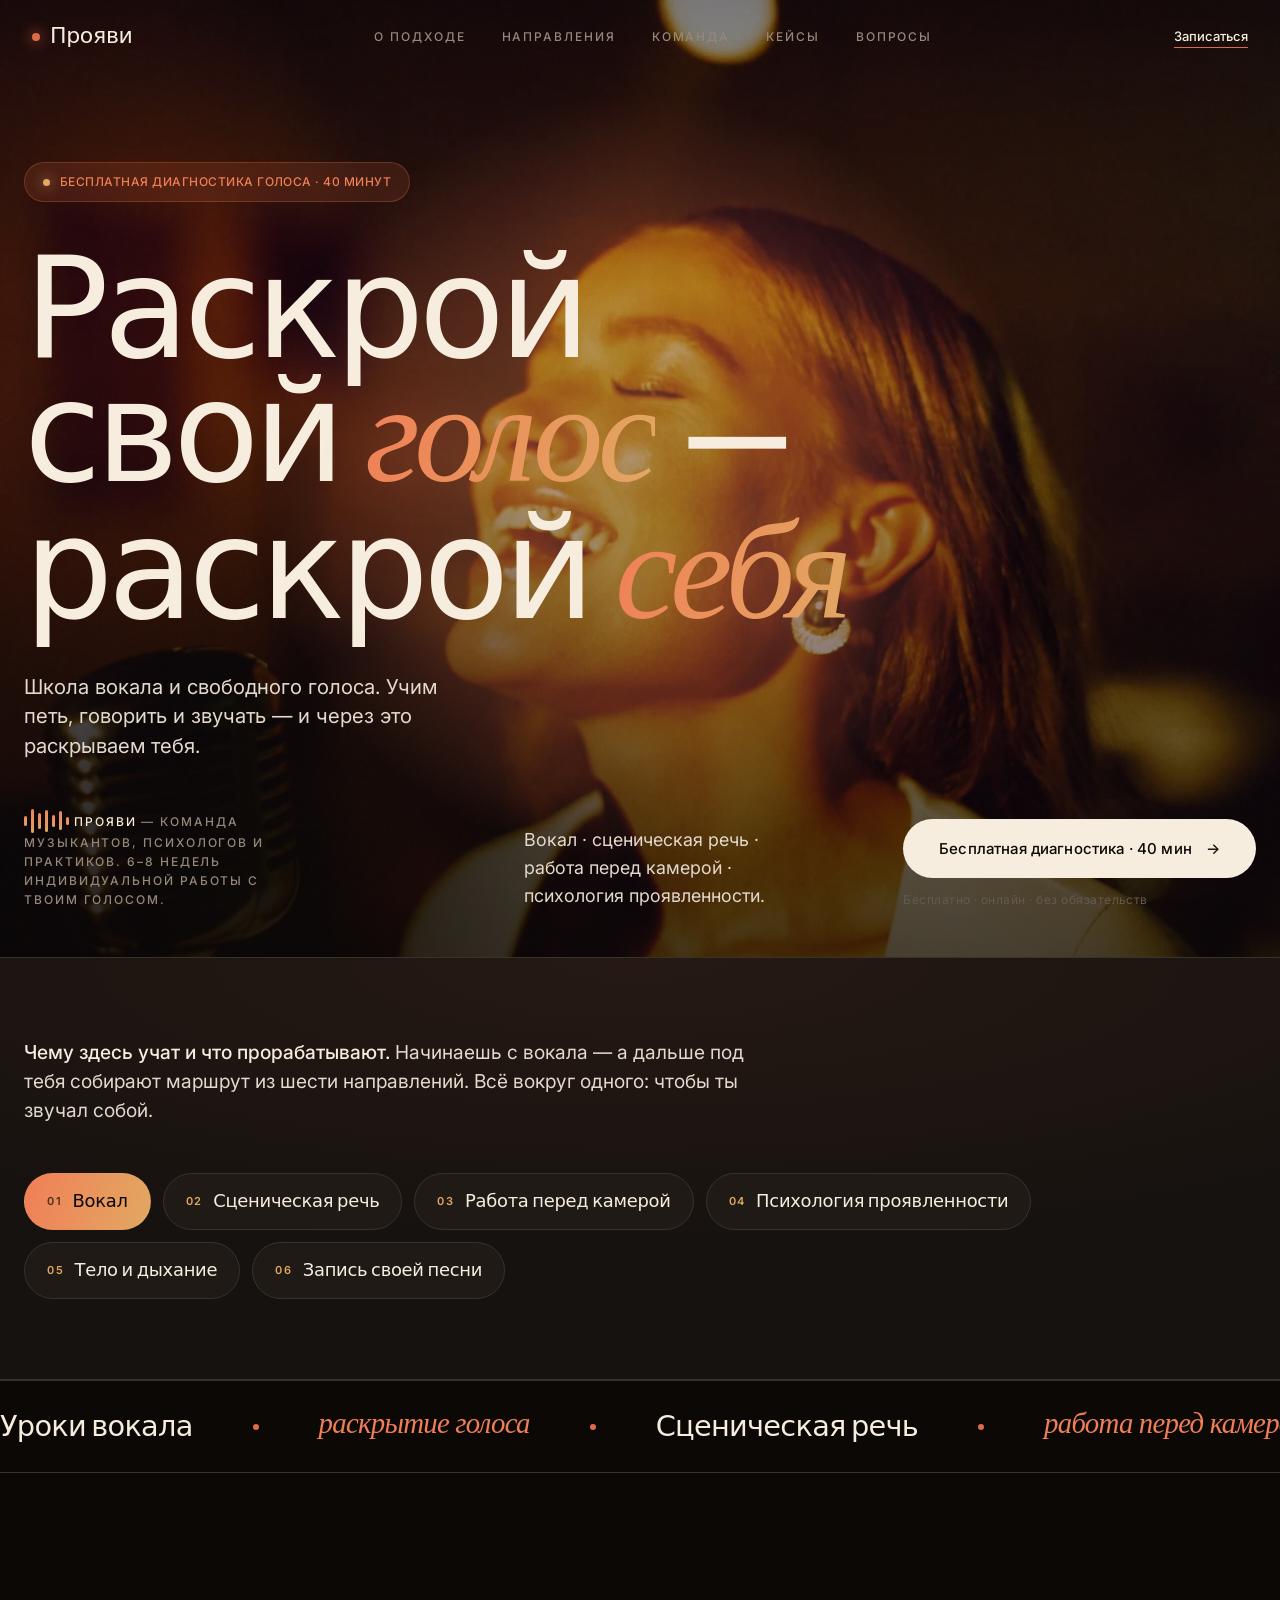
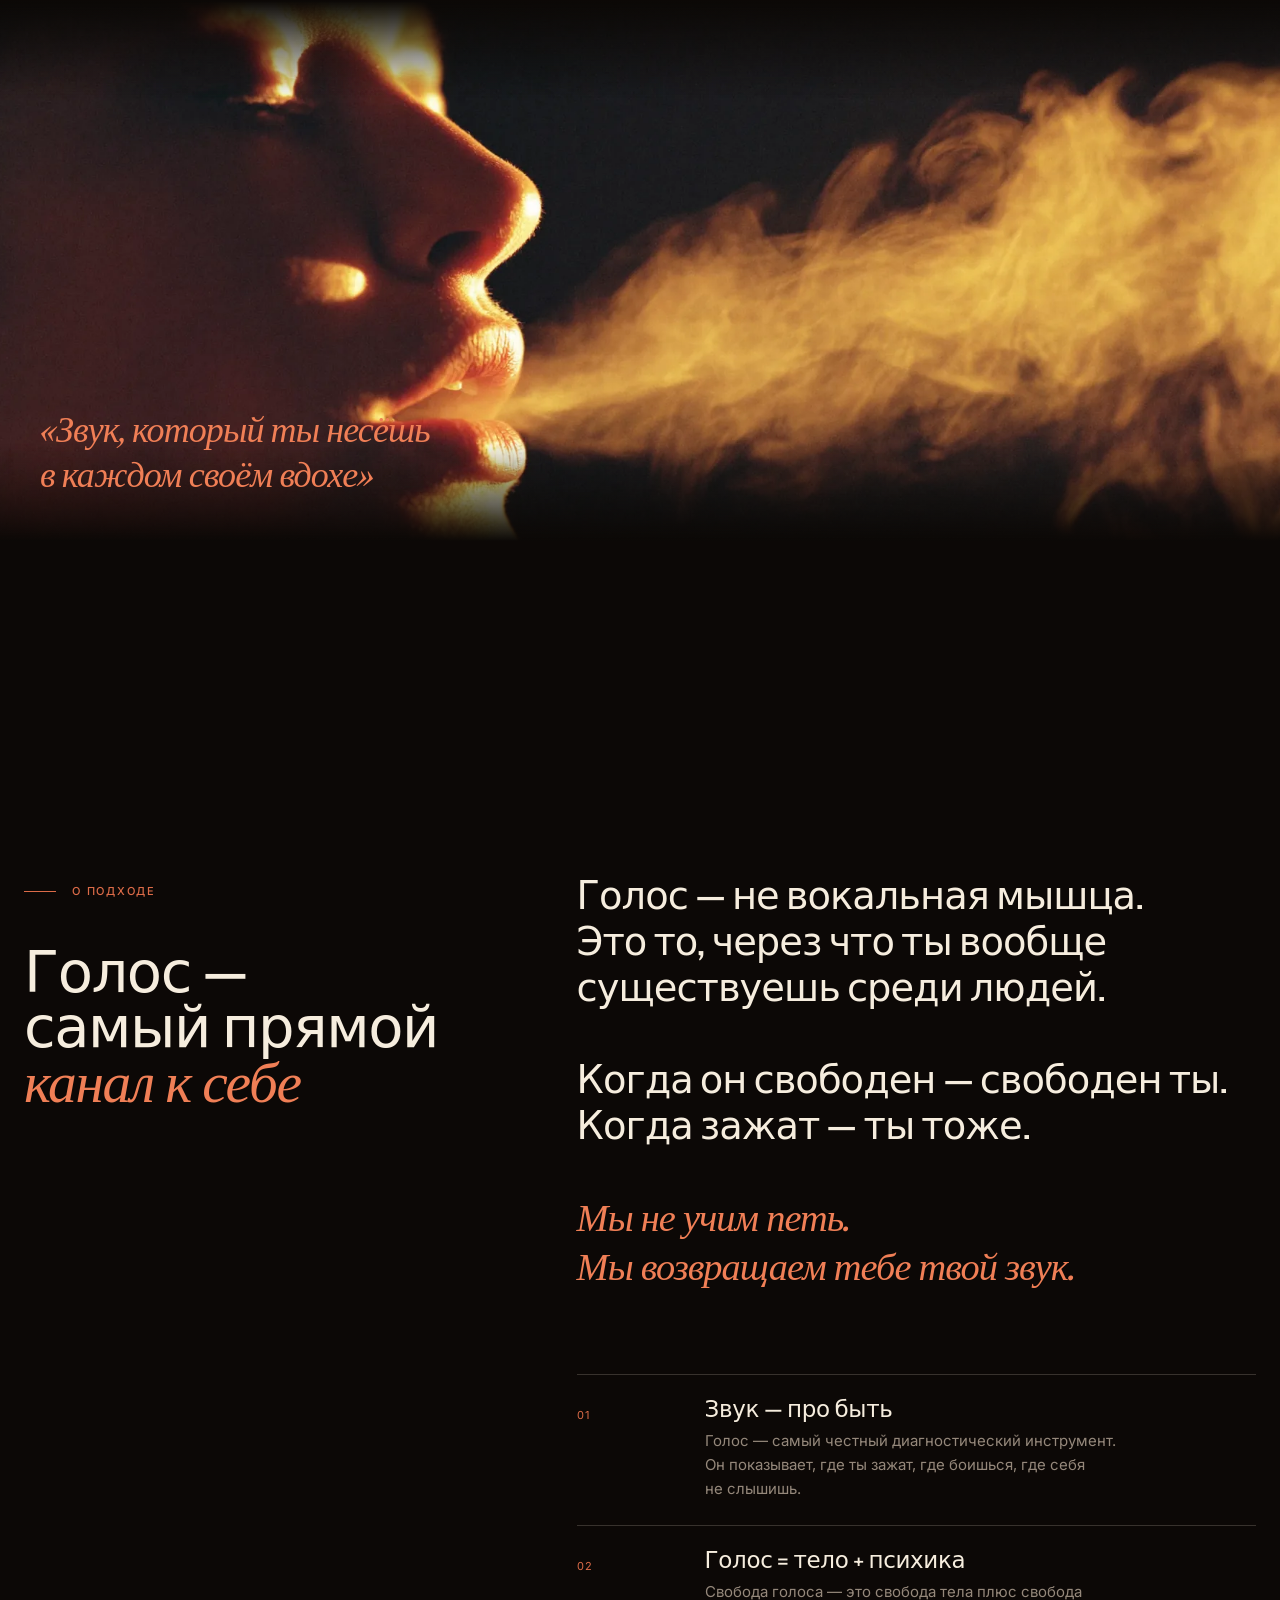
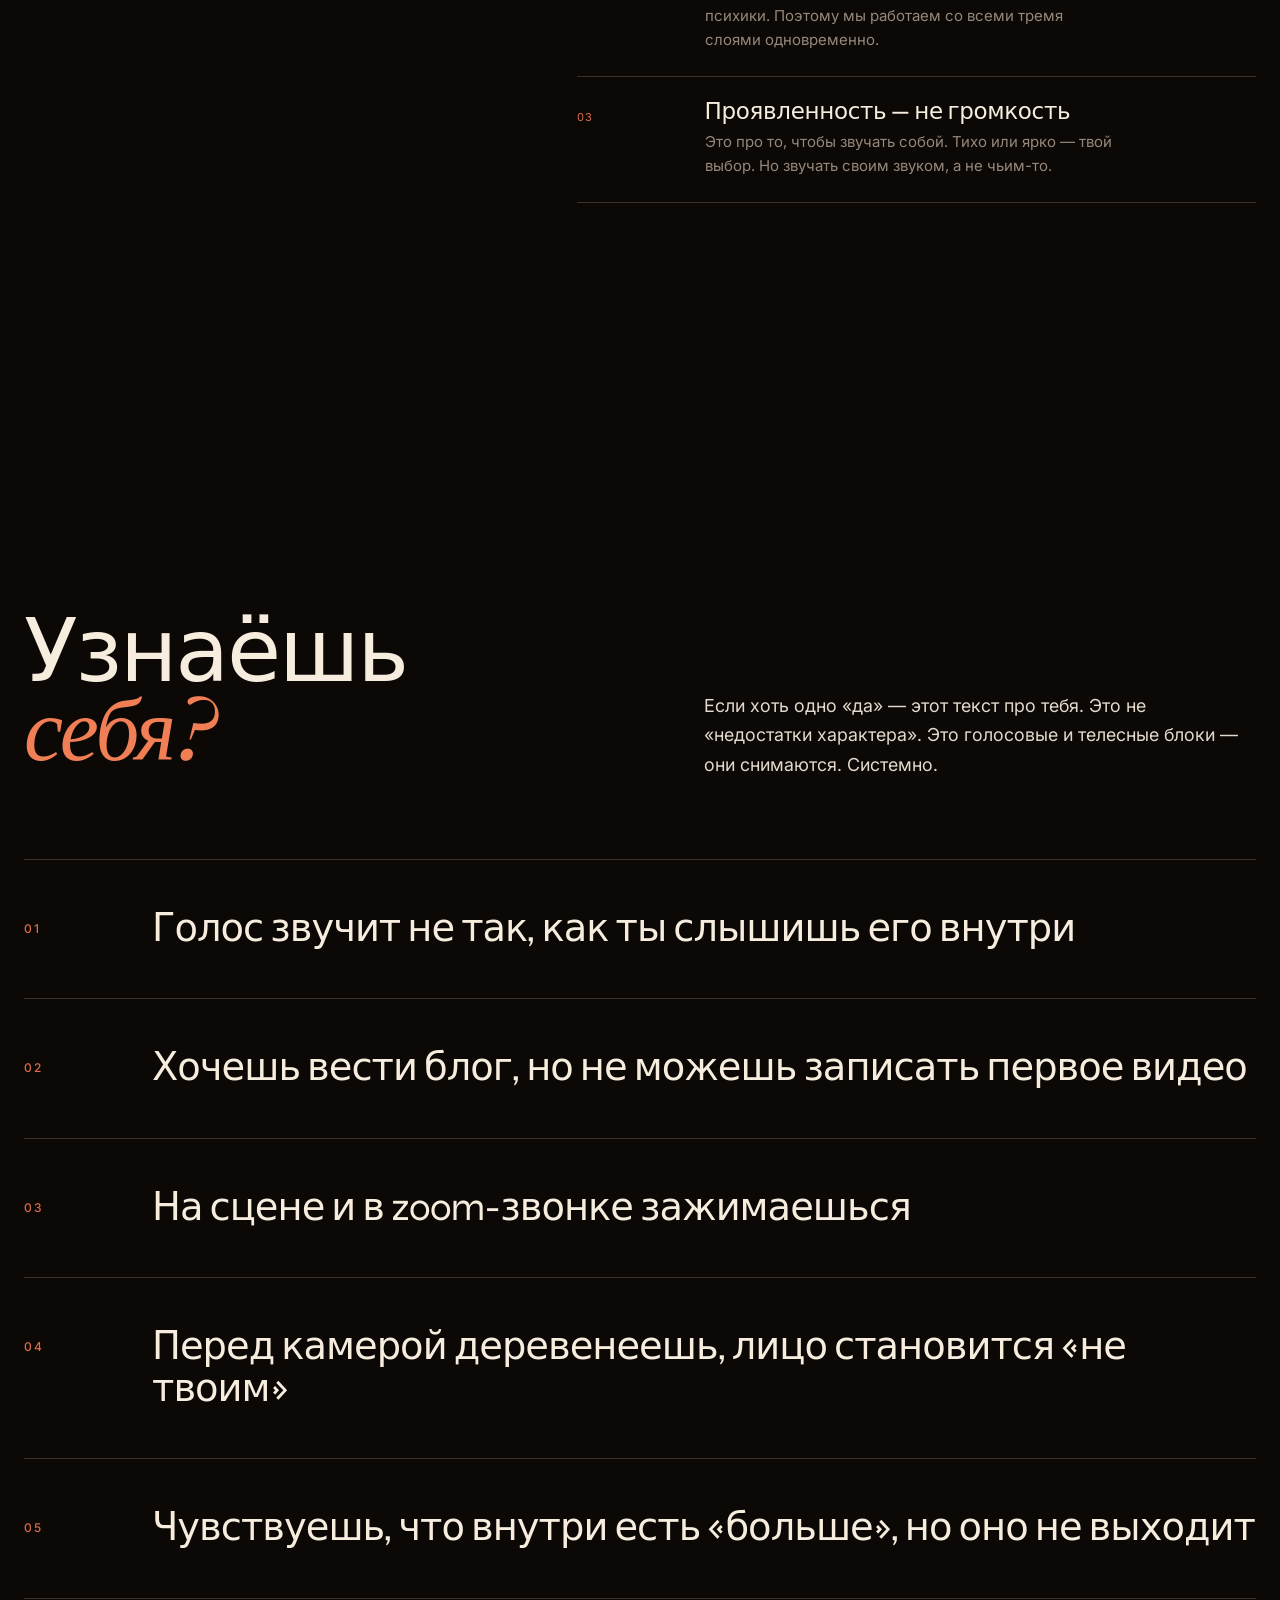
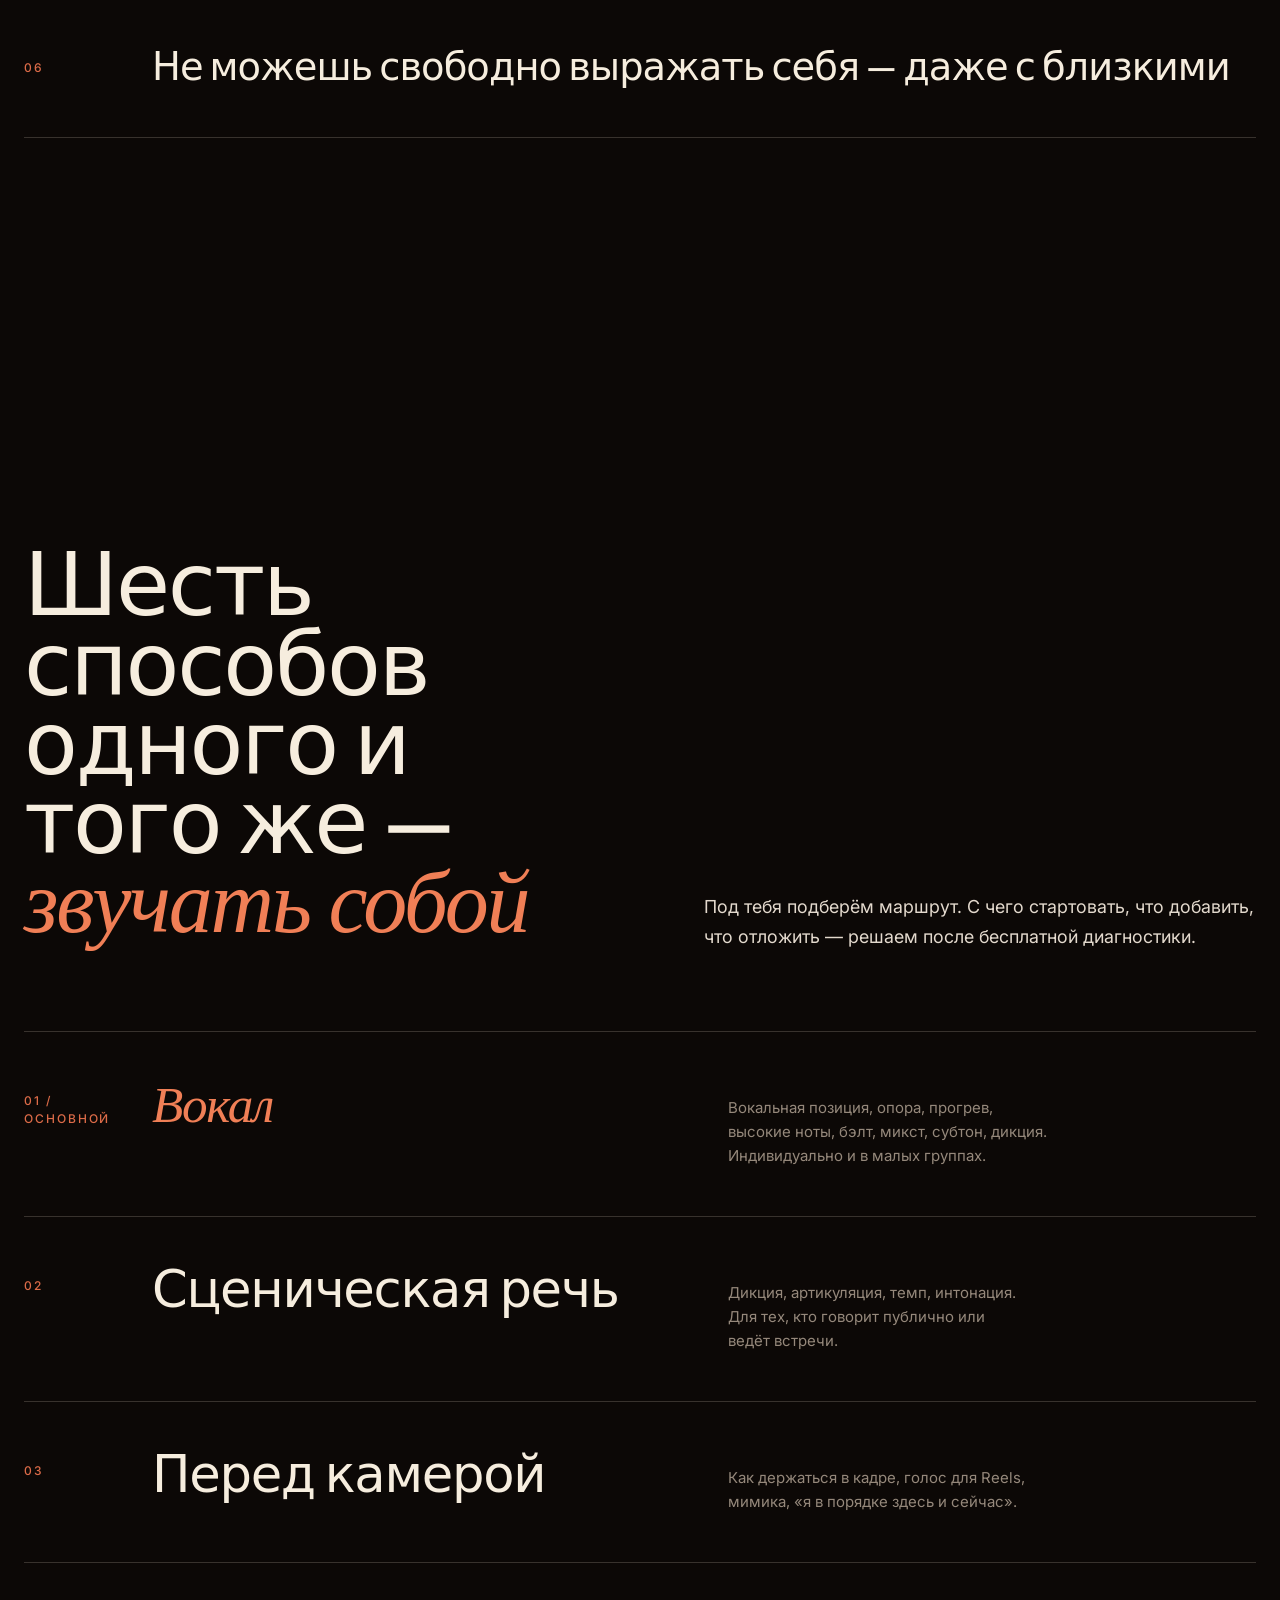
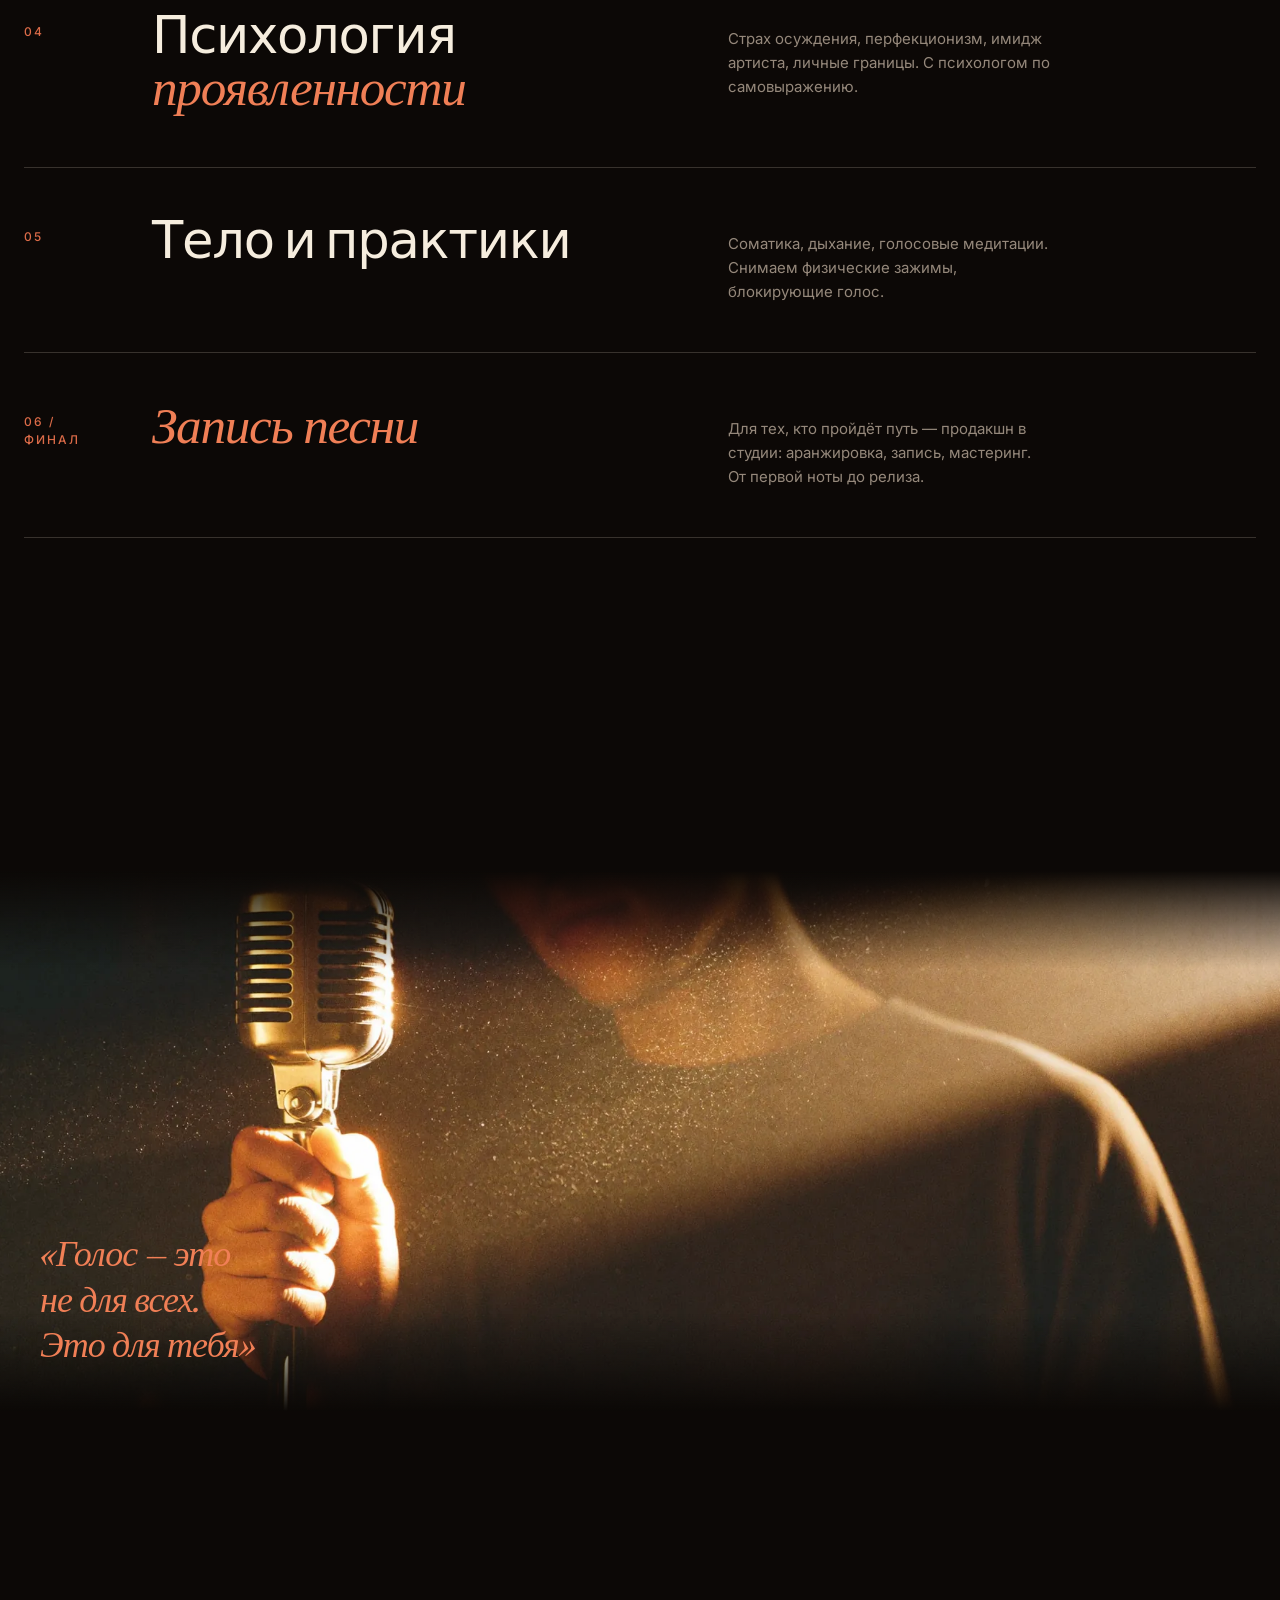
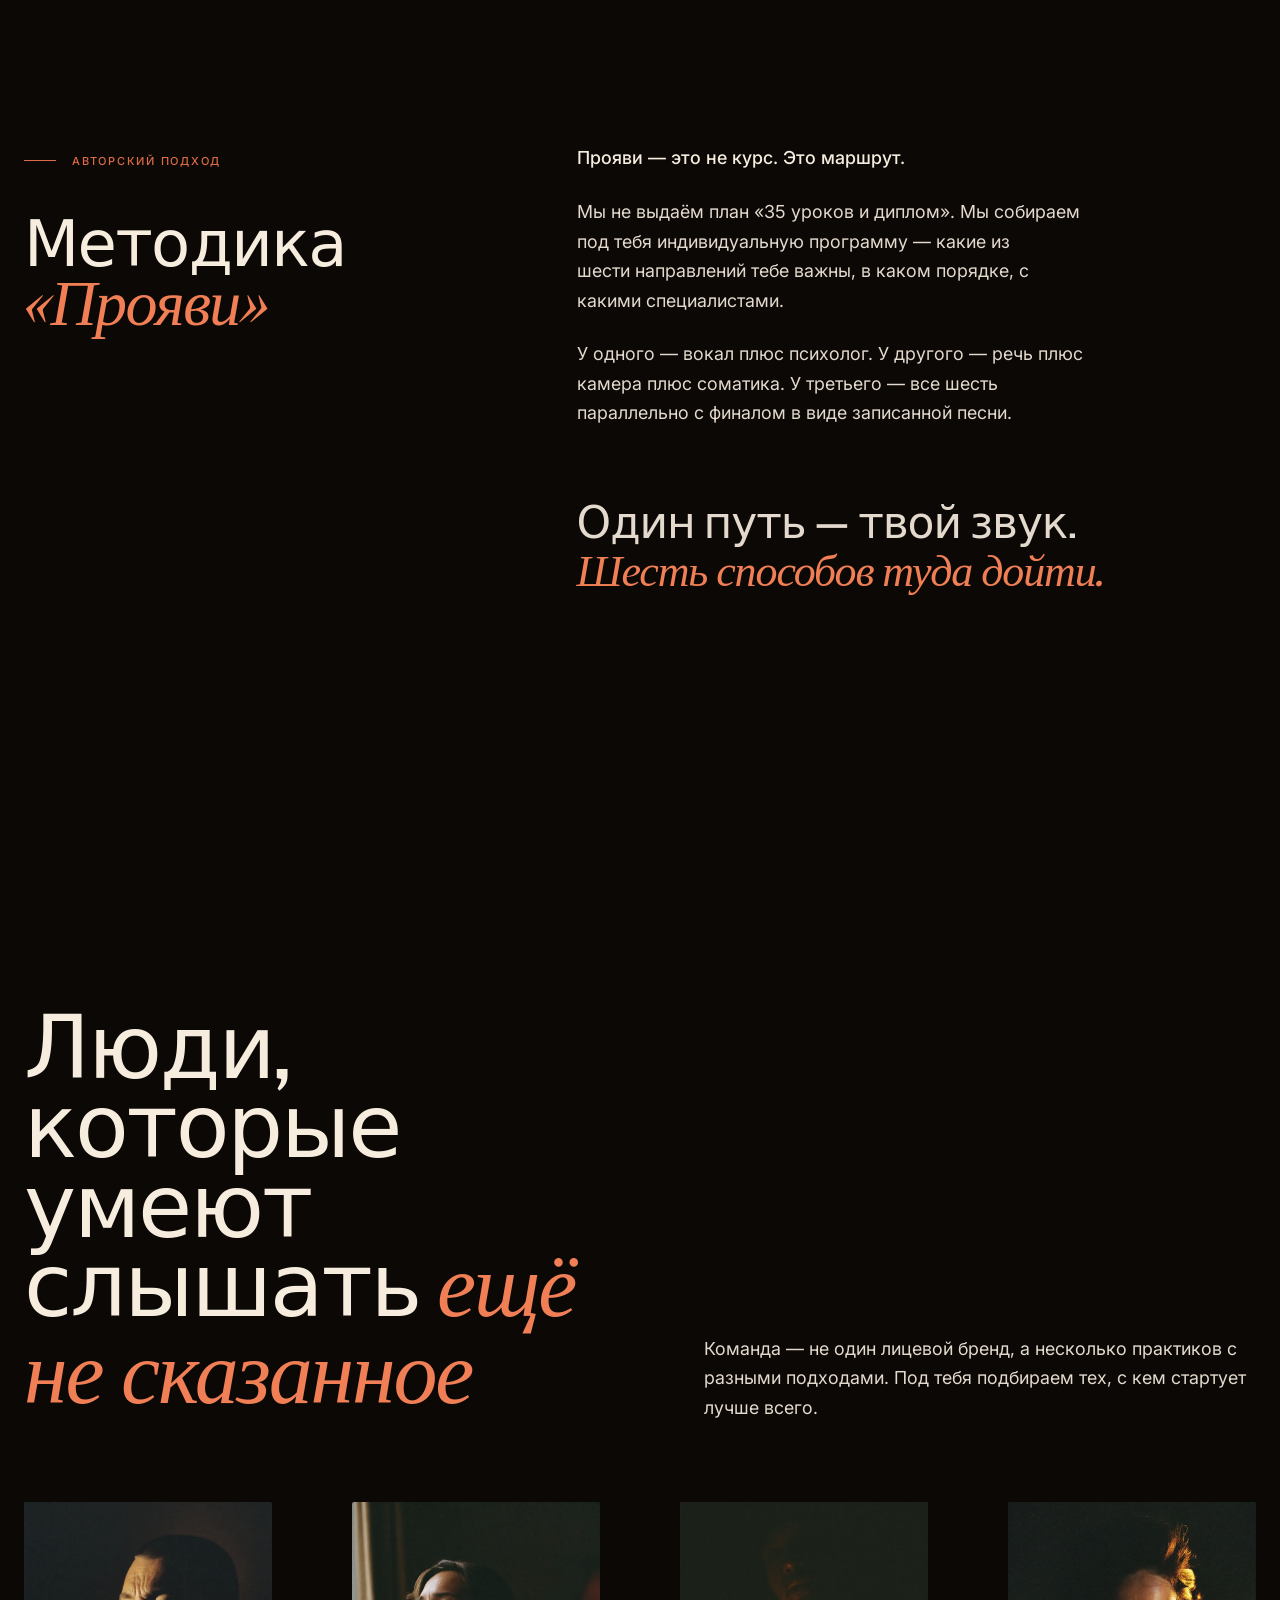
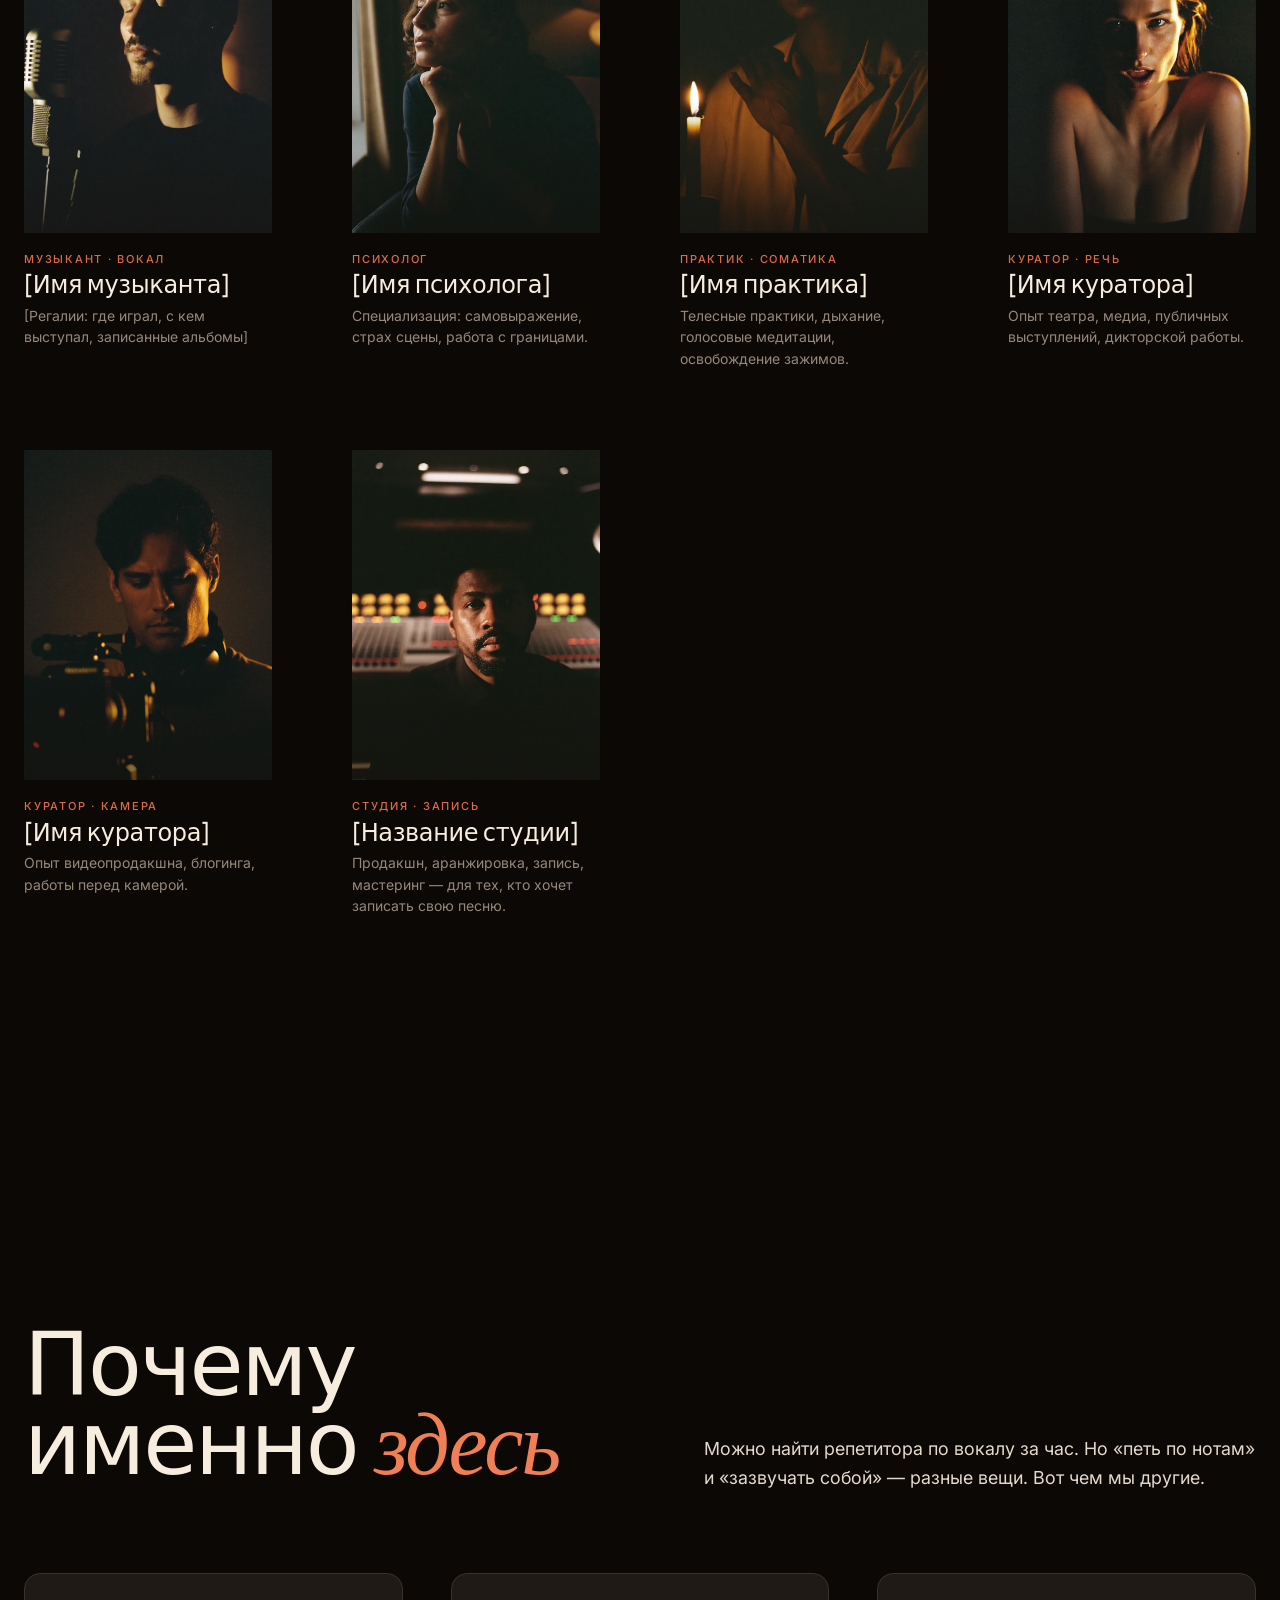
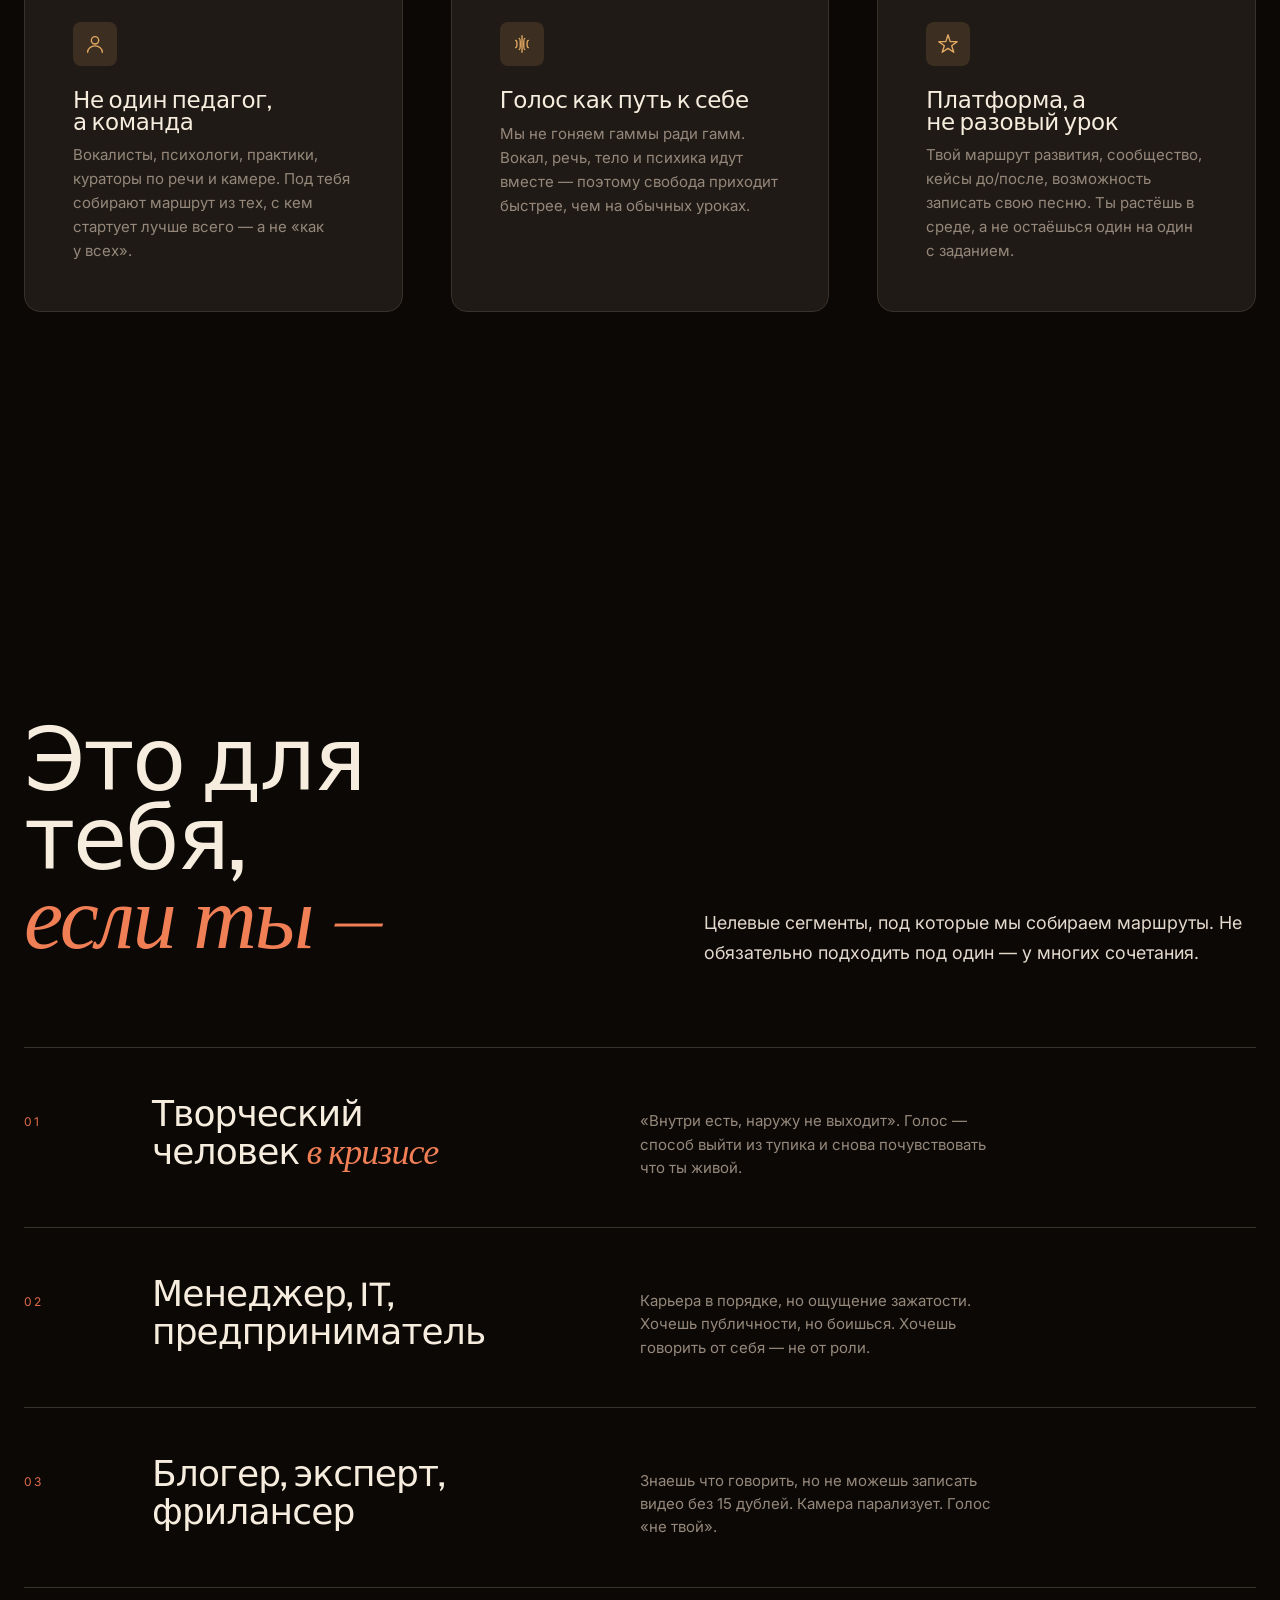
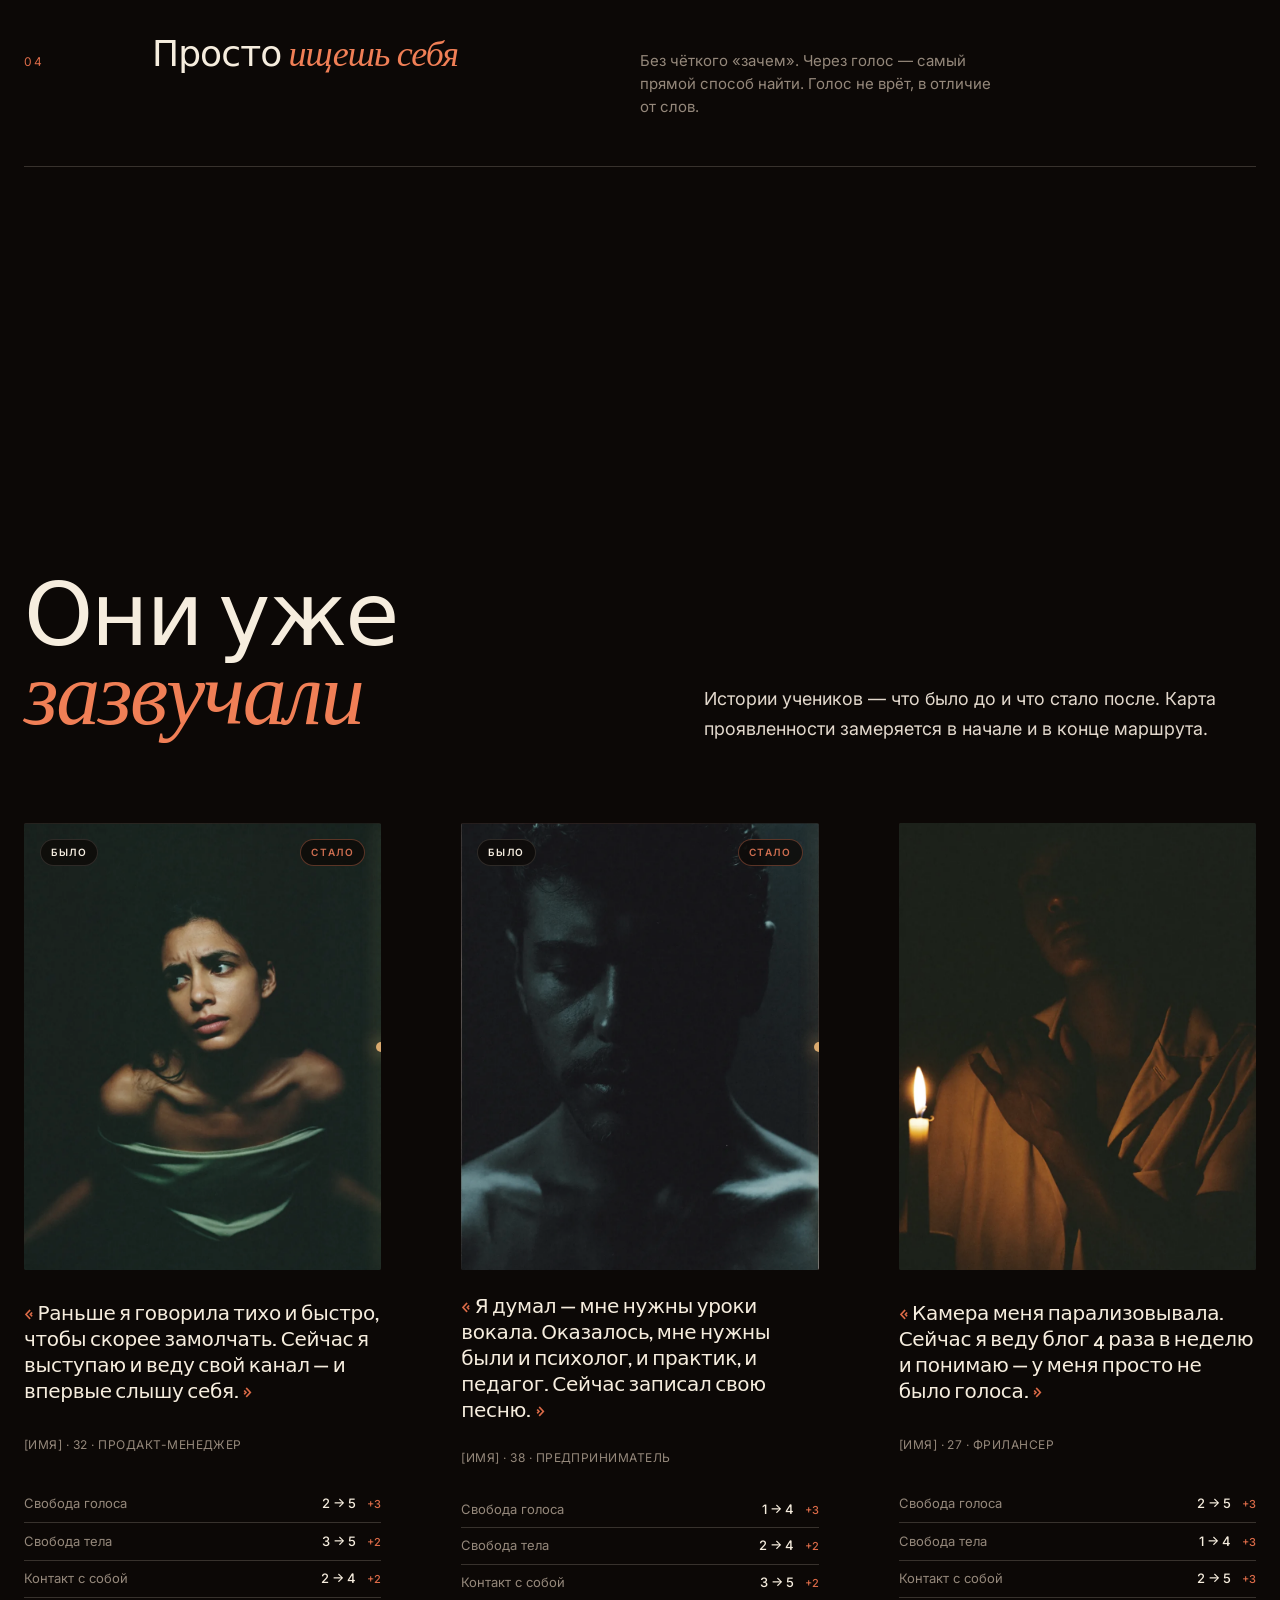
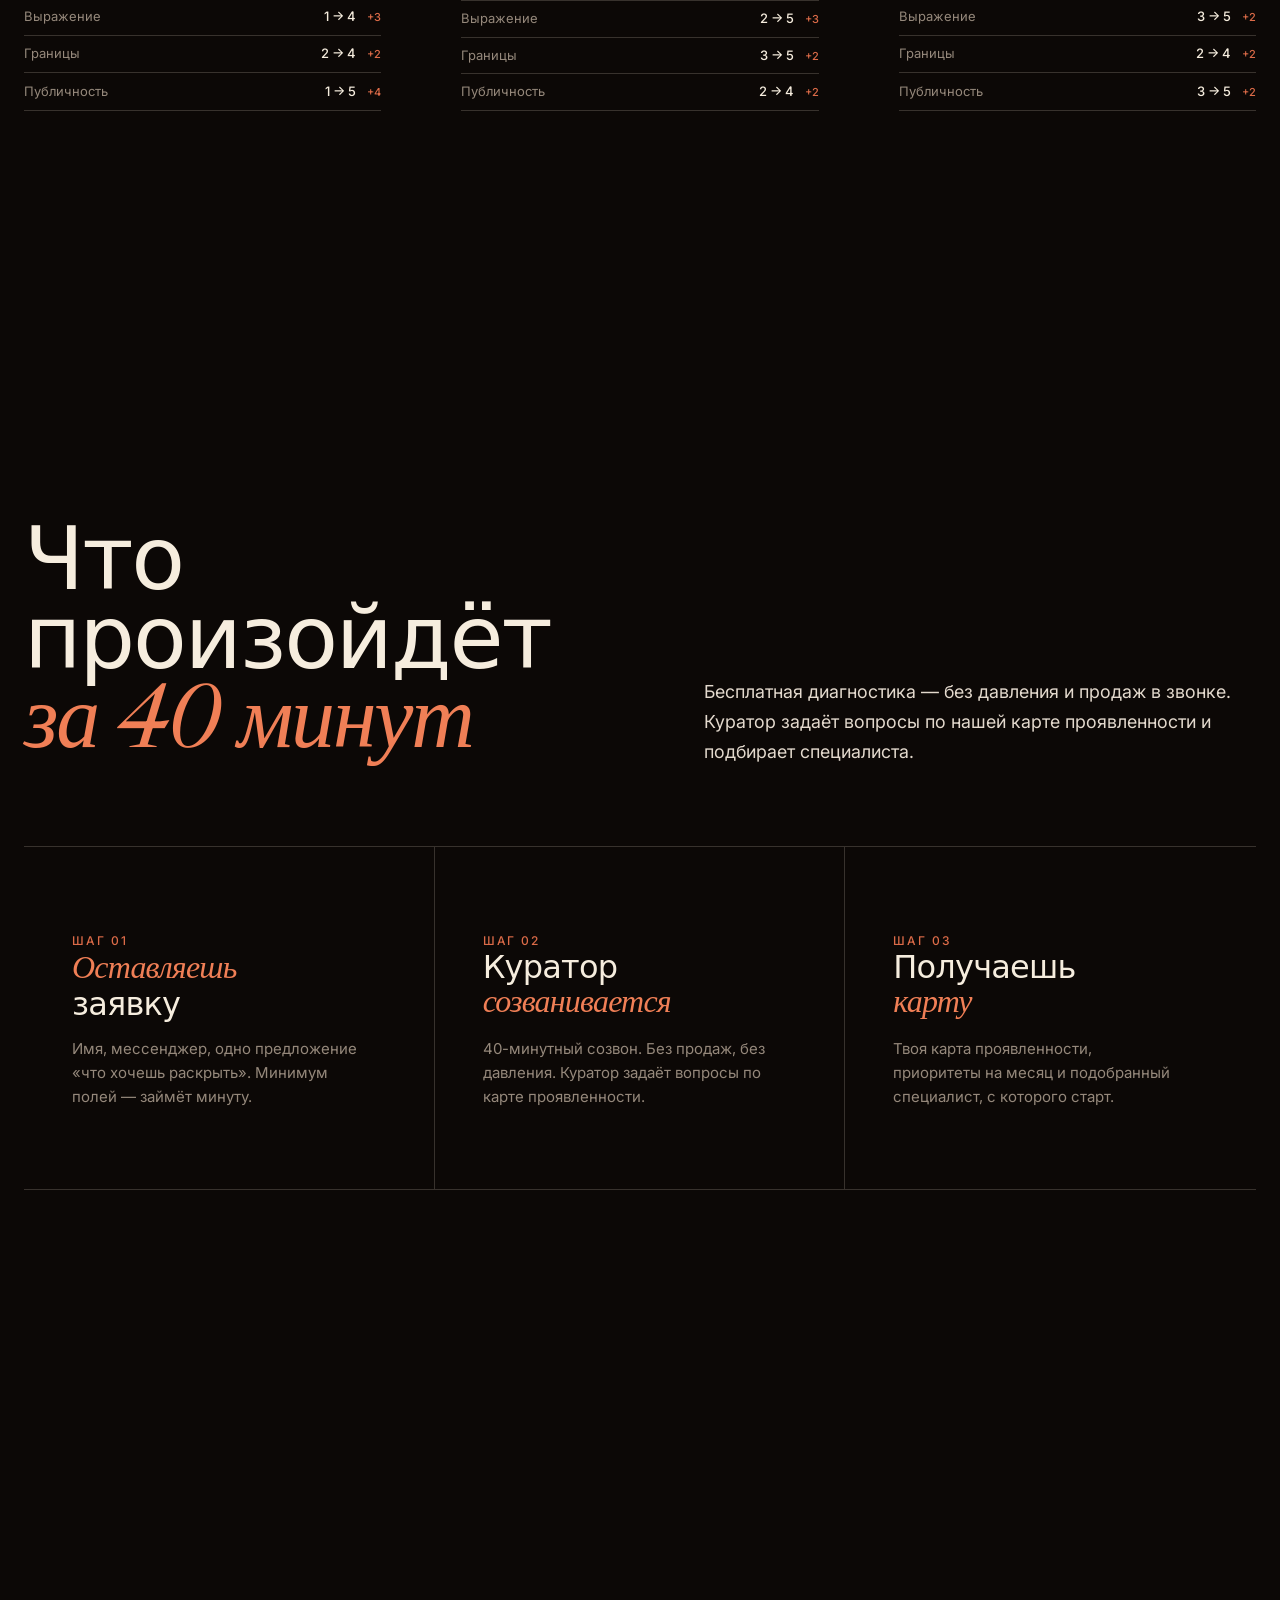
==== commit cb19776b: "V6: conversion-focused — clear vocal-school offer for ad traffic, 40-min diagnostic, scroll-linked b" ====
--- a/index.html
+++ b/index.html
@@ -58,35 +58,58 @@
     <!-- ====================== HERO ====================== -->
     <section class="hero" aria-labelledby="hero-title">
       <div class="hero-bg" aria-hidden="true">
-        <video autoplay muted loop playsinline poster="assets/images/hero-ambient.webp">
-          <source src="assets/images/hero-ambient.mp4" type="video/mp4">
-          <img src="assets/images/hero-ambient.webp" alt="">
+        <video autoplay muted loop playsinline poster="assets/images/singer-bright.webp">
+          <source src="assets/images/hero-singer.mp4" type="video/mp4">
+          <img src="assets/images/singer-bright.webp" alt="">
         </video>
       </div>
 
       <div class="hero-inner" data-reveal>
         <span class="chip hero-chip">
           <span class="chip-dot"></span>
-          Бесплатная диагностика · 15 минут
+          Бесплатная диагностика голоса · 40 минут
         </span>
         <h1 id="hero-title" class="hero-title">
-          Раскрой<br>свой <em>голос</em> —<br>раскрой <em>себя</em>
+          Раскрой<br>свой <em class="grad-text">голос</em> —<br>раскрой <em class="grad-text">себя</em>
         </h1>
+        <p class="hero-offer">
+          Школа вокала и свободного голоса. Учим петь, говорить и звучать —
+          и через это раскрываем тебя.
+        </p>
       </div>
 
       <div class="hero-bottom" data-reveal>
         <p class="hero-eyebrow">
-          <strong>Прояви</strong> · пространство для проявления через голос. 6–8 недель индивидуальной работы с командой музыкантов, психологов и практиков.
+          <span class="soundwave" aria-hidden="true"><span></span><span></span><span></span><span></span><span></span><span></span><span></span></span>
+          <strong>Прояви</strong> — команда музыкантов, психологов и практиков. 6–8 недель индивидуальной работы с твоим голосом.
         </p>
         <p class="hero-subtitle">
-          Не курс вокала — практика свободного голоса как канал к&nbsp;себе.
+          Вокал · сценическая речь · работа перед камерой · психология проявленности.
         </p>
         <div class="hero-cta-group">
           <a href="#form" class="btn btn-primary" data-magnetic>
-            <span>Записаться на диагностику</span>
+            <span>Бесплатная диагностика&nbsp;·&nbsp;40&nbsp;мин</span>
             <span class="arrow" aria-hidden="true">→</span>
           </a>
-          <p class="hero-micro">Бесплатно · с куратором</p>
+          <p class="hero-micro">Бесплатно · онлайн · без обязательств</p>
+        </div>
+      </div>
+    </section>
+
+    <!-- ====================== SERVICES RIBBON — ясность оффера ====================== -->
+    <section class="services-ribbon" aria-label="Что мы даём">
+      <div class="container-wide services-ribbon-inner" data-reveal>
+        <p class="services-ribbon-lead">
+          <strong>Чему здесь учат и что прорабатывают.</strong> Начинаешь с вокала —
+          а дальше под тебя собирают маршрут из шести направлений. Всё вокруг одного: чтобы ты звучал собой.
+        </p>
+        <div class="services-list">
+          <span class="service-pill" data-primary="true"><span class="num">01</span> Вокал</span>
+          <span class="service-pill"><span class="num">02</span> Сценическая речь</span>
+          <span class="service-pill"><span class="num">03</span> Работа перед камерой</span>
+          <span class="service-pill"><span class="num">04</span> Психология проявленности</span>
+          <span class="service-pill"><span class="num">05</span> Тело и дыхание</span>
+          <span class="service-pill"><span class="num">06</span> Запись своей песни</span>
         </div>
       </div>
     </section>
@@ -95,10 +118,10 @@
     <div class="marquee" aria-hidden="true">
       <div class="marquee-track">
         <span>
-          Вокал <span class="marquee-dot"></span> <em>сценическая речь</em> <span class="marquee-dot"></span> Работа перед камерой <span class="marquee-dot"></span> <em>психология проявленности</em> <span class="marquee-dot"></span> Тело и практики <span class="marquee-dot"></span> <em>запись своей песни</em> <span class="marquee-dot"></span>
+Уроки вокала <span class="marquee-dot"></span> <em>раскрытие голоса</em> <span class="marquee-dot"></span> Сценическая речь <span class="marquee-dot"></span> <em>работа перед камерой</em> <span class="marquee-dot"></span> Психология проявленности <span class="marquee-dot"></span> <em>запись своей песни</em> <span class="marquee-dot"></span>
         </span>
         <span>
-          Вокал <span class="marquee-dot"></span> <em>сценическая речь</em> <span class="marquee-dot"></span> Работа перед камерой <span class="marquee-dot"></span> <em>психология проявленности</em> <span class="marquee-dot"></span> Тело и практики <span class="marquee-dot"></span> <em>запись своей песни</em> <span class="marquee-dot"></span>
+Уроки вокала <span class="marquee-dot"></span> <em>раскрытие голоса</em> <span class="marquee-dot"></span> Сценическая речь <span class="marquee-dot"></span> <em>работа перед камерой</em> <span class="marquee-dot"></span> Психология проявленности <span class="marquee-dot"></span> <em>запись своей песни</em> <span class="marquee-dot"></span>
         </span>
       </div>
     </div>
@@ -346,6 +369,33 @@
       </div>
     </section>
 
+    <!-- ====================== WHY US — дифференциация ====================== -->
+    <section class="whyus" id="whyus">
+      <div class="container-wide">
+        <div class="directions-header" data-reveal>
+          <h2>Почему именно <em>здесь</em></h2>
+          <p class="lead">Можно найти репетитора по вокалу за час. Но «петь по нотам» и «зазвучать собой» — разные вещи. Вот чем мы другие.</p>
+        </div>
+        <div class="whyus-grid" data-reveal-stagger>
+          <article class="whyus-card">
+            <span class="whyus-icon" aria-hidden="true"><svg viewBox="0 0 24 24"><circle cx="12" cy="8" r="4"/><path d="M4 21c0-4 3.5-7 8-7s8 3 8 7"/></svg></span>
+            <h3>Не один педагог, а команда</h3>
+            <p>Вокалисты, психологи, практики, кураторы по речи и камере. Под тебя собирают маршрут из тех, с кем стартует лучше всего — а не «как у всех».</p>
+          </article>
+          <article class="whyus-card">
+            <span class="whyus-icon" aria-hidden="true"><svg viewBox="0 0 24 24"><path d="M12 3v18"/><path d="M5 8c2 0 2 8 0 8M19 8c-2 0-2 8 0 8M9 6c1.5 0 1.5 12 0 12M15 6c-1.5 0-1.5 12 0 12"/></svg></span>
+            <h3>Голос как путь к себе</h3>
+            <p>Мы не гоняем гаммы ради гамм. Вокал, речь, тело и психика идут вместе — поэтому свобода приходит быстрее, чем на обычных уроках.</p>
+          </article>
+          <article class="whyus-card">
+            <span class="whyus-icon" aria-hidden="true"><svg viewBox="0 0 24 24"><path d="M12 2l2.4 7.4H22l-6 4.5 2.3 7.1L12 16.7 5.7 21l2.3-7.1-6-4.5h7.6z"/></svg></span>
+            <h3>Платформа, а не разовый урок</h3>
+            <p>Твой маршрут развития, сообщество, кейсы до/после, возможность записать свою песню. Ты растёшь в среде, а не остаёшься один на один с заданием.</p>
+          </article>
+        </div>
+      </div>
+    </section>
+
     <!-- ====================== SEGMENTS ====================== -->
     <section class="segments">
       <div class="container-wide">
@@ -451,7 +501,7 @@
     <section class="process" id="process">
       <div class="container-wide">
         <div class="process-header" data-reveal>
-          <h2>Что произойдёт <em>за 15 минут</em></h2>
+          <h2>Что произойдёт <em>за 40 минут</em></h2>
           <p class="lead">Бесплатная диагностика — без давления и продаж в звонке. Куратор задаёт вопросы по нашей карте проявленности и подбирает специалиста.</p>
         </div>
 
@@ -464,7 +514,7 @@
           <div class="process-step">
             <span class="process-num">Шаг 02</span>
             <h3>Куратор<br><em>созванивается</em></h3>
-            <p>15-минутный созвон. Без продаж, без давления. Куратор задаёт вопросы по карте проявленности.</p>
+            <p>40-минутный созвон. Без продаж, без давления. Куратор задаёт вопросы по карте проявленности.</p>
           </div>
           <div class="process-step">
             <span class="process-num">Шаг 03</span>
@@ -544,7 +594,7 @@
             </details>
             <details class="faq-item">
               <summary>Сколько это стоит?</summary>
-              <div class="faq-item-content">Цена зависит от маршрута. На бесплатной 15-минутной диагностике куратор покажет, что тебе подходит и сколько это стоит. Без давления и продаж в звонке.</div>
+              <div class="faq-item-content">Цена зависит от маршрута. На бесплатной 40-минутной диагностике куратор покажет, что тебе подходит и сколько это стоит. Без давления и продаж в звонке.</div>
             </details>
             <details class="faq-item">
               <summary>Что если не получится / не понравится?</summary>
@@ -580,13 +630,18 @@
 
     <!-- ====================== FINAL CTA ====================== -->
     <section class="final-cta">
+      <div class="final-cta-bg" aria-hidden="true">
+        <video autoplay muted loop playsinline poster="assets/images/community-circle.webp">
+          <source src="assets/images/cta-ambient.mp4" type="video/mp4">
+        </video>
+      </div>
       <div class="container-wide" data-reveal>
         <div class="final-cta-inner">
           <h2>Когда <em>ты&nbsp;готов?</em></h2>
           <div>
-            <p>Если хоть что-то из этого текста про тебя — стоит провести 15 минут с куратором. Бесплатно, без обязательств.</p>
-            <a href="#form" class="btn btn-primary btn-lg">
-              <span>Услышать себя</span>
+            <p>Если хоть что-то из этого текста про тебя — стоит провести 40 минут с куратором. Бесплатно, онлайн, без обязательств.</p>
+            <a href="#form" class="btn btn-primary btn-lg" data-magnetic>
+              <span>Записаться на диагностику</span>
               <span class="arrow" aria-hidden="true">→</span>
             </a>
           </div>
@@ -637,6 +692,11 @@
     </section>
 
   </main>
+
+  <!-- ====================== STICKY MOBILE CTA ====================== -->
+  <a href="#form" class="sticky-cta" id="sticky-cta">
+    Бесплатная диагностика · 40 мин <span aria-hidden="true">→</span>
+  </a>
 
   <!-- ====================== FOOTER ====================== -->
   <footer class="site-footer">
--- a/styles/tokens.css
+++ b/styles/tokens.css
@@ -28,13 +28,25 @@
   --color-line-soft:    rgb(42 36 32);
   --color-line-soft:    oklch(0.252 0.012 55);
 
-  /* SINGLE WARM ACCENT — terracotta */
-  --color-accent:       rgb(201 98 74);
-  --color-accent:       oklch(0.620 0.135 38);          /* terracotta */
-  --color-accent-soft:  rgb(217 119 87);
-  --color-accent-soft:  oklch(0.680 0.140 38);          /* warmer terracotta */
-  --color-accent-deep:  rgb(159 70 50);
-  --color-accent-deep:  oklch(0.510 0.135 35);          /* deeper rust */
+  /* PRIMARY WARM ACCENT — terracotta */
+  --color-accent:       rgb(216 104 76);
+  --color-accent:       oklch(0.655 0.150 38);          /* terracotta — brighter than v5 */
+  --color-accent-soft:  rgb(232 128 94);
+  --color-accent-soft:  oklch(0.715 0.150 40);          /* warmer terracotta */
+  --color-accent-deep:  rgb(168 72 50);
+  --color-accent-deep:  oklch(0.525 0.140 35);          /* deeper rust */
+
+  /* SECOND ACCENT — champagne gold (creative warmth + brighter contrast) */
+  --color-gold:         rgb(224 164 92);
+  --color-gold:         oklch(0.770 0.110 70);          /* champagne gold */
+  --color-gold-soft:    rgb(238 192 132);
+  --color-gold-soft:    oklch(0.840 0.090 78);          /* light gold */
+
+  /* GLOW tokens — richer, brighter */
+  --glow-warm:    0 0 80px color-mix(in oklch, var(--color-accent) 55%, transparent);
+  --glow-gold:    0 0 60px color-mix(in oklch, var(--color-gold) 50%, transparent);
+  --gradient-accent: linear-gradient(105deg, var(--color-accent-soft) 0%, var(--color-gold) 100%);
+  --gradient-accent-radial: radial-gradient(circle at 30% 30%, var(--color-gold-soft), var(--color-accent) 55%, var(--color-accent-deep) 100%);
 
   /* Aliases */
   --color-cta:                  var(--color-text-strong);
--- a/styles/components.css
+++ b/styles/components.css
@@ -184,15 +184,15 @@
   padding-top: 16px;
 }
 
-/* ============== BEFORE/AFTER CASE PHOTO — draggable slider ============== */
+/* ============== BEFORE/AFTER CASE PHOTO — scroll-linked auto-wipe ============== */
+/* Никаких drag/handle. --split управляется скроллом из interactions.js.
+   pointer-events: none на всём → касание не захватывается, скролл нативный. */
 
 .case-photo-pair {
   position: relative;
   isolation: isolate;
-  cursor: ew-resize;
-  --split: 50%;
-  user-select: none;
-  touch-action: pan-y;
+  --split: 0%;
+  pointer-events: none;
 }
 
 .case-photo-pair img {
@@ -201,31 +201,21 @@
   object-fit: cover;
   position: absolute;
   inset: 0;
-  transition: clip-path 60ms linear, filter var(--dur-slow) var(--ease-out);
+  z-index: 1;
   pointer-events: none;
 }
 
 .case-img-before {
-  filter: grayscale(0.85) contrast(0.95) brightness(0.85);
+  filter: grayscale(0.9) contrast(0.92) brightness(0.78);
   clip-path: inset(0 calc(100% - var(--split)) 0 0);
-  z-index: 1;
 }
 
 .case-img-after {
-  filter: saturate(1.08);
+  filter: saturate(1.12) brightness(1.04);
   clip-path: inset(0 0 0 var(--split));
-  z-index: 1;
-}
-
-.case-photo-pair.is-demo .case-img-before,
-.case-photo-pair.is-demo .case-img-after {
-  transition: clip-path 1500ms cubic-bezier(0.85, 0, 0.15, 1), filter var(--dur-slow) var(--ease-out);
-}
-
-.case-photo-pair.is-demo {
-  --split: 28%;
-}
-
+}
+
+/* Glowing wipe line follows --split */
 .case-photo-pair::before {
   content: "";
   position: absolute;
@@ -233,56 +223,27 @@
   left: var(--split);
   width: 2px;
   height: 100%;
-  background: linear-gradient(180deg, transparent, var(--color-accent), transparent);
+  background: linear-gradient(180deg, transparent, var(--color-gold), var(--color-accent), transparent);
   z-index: 2;
-  transition: left 60ms linear;
   pointer-events: none;
-  box-shadow: 0 0 16px color-mix(in oklch, var(--color-accent) 60%, transparent);
-}
-
-.case-photo-pair.is-demo::before { transition: left 1500ms cubic-bezier(0.85, 0, 0.15, 1); }
-
-/* The draggable handle knob */
-.case-handle {
+  box-shadow: 0 0 20px color-mix(in oklch, var(--color-gold) 70%, transparent);
+  opacity: 0.9;
+}
+
+/* soft float dot on the wipe line */
+.case-photo-pair::after {
+  content: "";
   position: absolute;
   top: 50%;
   left: var(--split);
   transform: translate(-50%, -50%);
+  width: 10px;
+  height: 10px;
+  border-radius: 50%;
+  background: var(--color-gold);
+  box-shadow: 0 0 18px var(--color-gold);
   z-index: 3;
-  width: 44px;
-  height: 44px;
-  cursor: ew-resize;
-  display: grid;
-  place-items: center;
-  transition: left 60ms linear, transform var(--dur-fast) var(--ease-out);
-}
-
-.case-photo-pair.is-demo .case-handle { transition: left 1500ms cubic-bezier(0.85, 0, 0.15, 1), transform var(--dur-fast) var(--ease-out); }
-
-.case-handle::before {
-  content: "";
-  position: absolute;
-  inset: 0;
-  border-radius: 50%;
-  background: var(--color-accent);
-  box-shadow: 0 0 24px color-mix(in oklch, var(--color-accent) 70%, transparent);
-}
-
-.case-handle-knob {
-  position: relative;
-  z-index: 1;
-  color: var(--color-bg);
-  display: grid;
-  place-items: center;
-}
-
-.case-photo-pair:hover .case-handle,
-.case-photo-pair.is-dragging .case-handle {
-  transform: translate(-50%, -50%) scale(1.12);
-}
-
-.case-photo-pair.is-dragging .case-handle::before {
-  box-shadow: 0 0 36px color-mix(in oklch, var(--color-accent) 80%, transparent);
+  pointer-events: none;
 }
 
 /* Labels — fixed left/right */
@@ -685,11 +646,11 @@
 }
 
 .chip-dot {
-  width: 6px;
-  height: 6px;
+  width: 7px;
+  height: 7px;
   border-radius: 50%;
-  background: var(--color-accent);
-  box-shadow: 0 0 12px var(--color-accent);
+  background: var(--color-gold);
+  box-shadow: 0 0 14px var(--color-gold);
   animation: chip-pulse 2.2s ease-in-out infinite;
 }
 
@@ -697,3 +658,209 @@
   0%, 100% { opacity: 1; transform: scale(1); }
   50%      { opacity: 0.5; transform: scale(1.4); }
 }
+
+/* ============== GRADIENT TEXT — для hero акцентов ============== */
+
+.grad-text {
+  background: var(--gradient-accent);
+  -webkit-background-clip: text;
+  background-clip: text;
+  -webkit-text-fill-color: transparent;
+  color: transparent;
+  /* мягкое свечение под градиентом */
+  filter: drop-shadow(0 2px 24px color-mix(in oklch, var(--color-accent) 35%, transparent));
+}
+
+/* ============== SOUND-WAVE MOTIF — creative resonance ============== */
+
+.soundwave {
+  display: inline-flex;
+  align-items: center;
+  gap: 4px;
+  height: 24px;
+}
+
+.soundwave span {
+  display: block;
+  width: 3px;
+  border-radius: 2px;
+  background: var(--gradient-accent);
+  animation: soundwave-bounce 1.1s ease-in-out infinite;
+}
+
+.soundwave span:nth-child(1) { height: 40%; animation-delay: 0s; }
+.soundwave span:nth-child(2) { height: 100%; animation-delay: 0.15s; }
+.soundwave span:nth-child(3) { height: 65%; animation-delay: 0.3s; }
+.soundwave span:nth-child(4) { height: 90%; animation-delay: 0.45s; }
+.soundwave span:nth-child(5) { height: 50%; animation-delay: 0.6s; }
+.soundwave span:nth-child(6) { height: 80%; animation-delay: 0.75s; }
+.soundwave span:nth-child(7) { height: 35%; animation-delay: 0.9s; }
+
+@keyframes soundwave-bounce {
+  0%, 100% { transform: scaleY(0.5); opacity: 0.6; }
+  50%      { transform: scaleY(1); opacity: 1; }
+}
+
+@media (prefers-reduced-motion: reduce) {
+  .soundwave span { animation: none; }
+}
+
+/* ============== SERVICES RIBBON — ясность оффера для рекламы ============== */
+
+.services-ribbon {
+  border-block: 1px solid var(--color-line);
+  background:
+    radial-gradient(120% 100% at 50% 0%, color-mix(in oklch, var(--color-accent) 8%, transparent), transparent 70%),
+    var(--color-bg-elev);
+  padding-block: var(--space-xl);
+}
+
+.services-ribbon-inner {
+  display: grid;
+  gap: var(--space-lg);
+}
+
+.services-ribbon-lead {
+  font-family: var(--font-body);
+  font-size: clamp(1.0625rem, 1.5vw, 1.375rem);
+  color: var(--color-text);
+  max-width: 60ch;
+  line-height: 1.5;
+}
+
+.services-ribbon-lead strong { color: var(--color-text-strong); }
+
+.services-list {
+  display: flex;
+  flex-wrap: wrap;
+  gap: 12px;
+}
+
+.service-pill {
+  display: inline-flex;
+  align-items: center;
+  gap: 10px;
+  padding: 14px 22px;
+  border-radius: var(--radius-pill);
+  border: 1px solid var(--color-line);
+  background: var(--color-bg-card);
+  font-family: var(--font-display);
+  font-size: clamp(1rem, 1.4vw, 1.25rem);
+  font-weight: 500;
+  letter-spacing: var(--ls-snug);
+  color: var(--color-text-strong);
+  transition: border-color var(--dur-base) var(--ease-out), color var(--dur-base) var(--ease-out), transform var(--dur-fast) var(--ease-out);
+}
+
+.service-pill .num {
+  font-family: var(--font-body);
+  font-size: 0.6875rem;
+  font-weight: 600;
+  color: var(--color-gold);
+  letter-spacing: var(--ls-wider);
+}
+
+.service-pill:hover {
+  border-color: var(--color-accent);
+  transform: translateY(-2px);
+}
+
+.service-pill[data-primary="true"] {
+  background: var(--gradient-accent);
+  border-color: transparent;
+  color: var(--color-bg);
+}
+
+.service-pill[data-primary="true"] .num { color: color-mix(in oklch, var(--color-bg) 70%, transparent); }
+
+/* ============== WHY-US — дифференциация ============== */
+
+.whyus {
+  padding-block: var(--space-section);
+}
+
+.whyus-grid {
+  display: grid;
+  grid-template-columns: repeat(3, 1fr);
+  gap: var(--space-lg);
+  margin-top: var(--space-xl);
+}
+
+@media (max-width: 900px) { .whyus-grid { grid-template-columns: 1fr; gap: var(--space-md); } }
+
+.whyus-card {
+  padding: var(--space-lg);
+  border-radius: var(--radius-lg);
+  border: 1px solid var(--color-line);
+  background: var(--color-bg-card);
+  position: relative;
+  isolation: isolate;
+  overflow: hidden;
+  transition: border-color var(--dur-base) var(--ease-out), transform var(--dur-base) var(--ease-out);
+}
+
+.whyus-card::before {
+  content: "";
+  position: absolute;
+  inset: -40%;
+  background: radial-gradient(circle, color-mix(in oklch, var(--color-gold) 18%, transparent), transparent 60%);
+  opacity: 0;
+  transition: opacity var(--dur-slow) var(--ease-out);
+  z-index: -1;
+}
+
+.whyus-card:hover { border-color: var(--color-gold); transform: translateY(-4px); }
+.whyus-card:hover::before { opacity: 1; }
+
+.whyus-card .whyus-icon {
+  width: 44px; height: 44px;
+  display: grid; place-items: center;
+  border-radius: var(--radius-md);
+  background: color-mix(in oklch, var(--color-gold) 14%, transparent);
+  color: var(--color-gold);
+  margin-bottom: var(--space-md);
+}
+
+.whyus-card .whyus-icon svg { width: 22px; height: 22px; stroke: currentColor; fill: none; stroke-width: 1.5; stroke-linecap: round; stroke-linejoin: round; }
+
+.whyus-card h3 {
+  font-family: var(--font-display);
+  font-size: clamp(1.25rem, 1.8vw, 1.625rem);
+  font-weight: 500;
+  letter-spacing: var(--ls-snug);
+  color: var(--color-text-strong);
+  margin-bottom: 10px;
+}
+
+.whyus-card p { font-size: 0.9375rem; color: var(--color-muted); line-height: 1.6; }
+
+/* ============== STICKY MOBILE CTA ============== */
+
+.sticky-cta {
+  position: fixed;
+  left: 12px;
+  right: 12px;
+  bottom: 12px;
+  z-index: var(--z-sticky);
+  display: none;
+  padding: 16px 22px;
+  border-radius: var(--radius-pill);
+  background: var(--gradient-accent);
+  color: var(--color-bg);
+  font-family: var(--font-body);
+  font-weight: 600;
+  font-size: 0.9375rem;
+  text-align: center;
+  justify-content: center;
+  align-items: center;
+  gap: 10px;
+  box-shadow: 0 8px 32px rgb(0 0 0 / 0.4), var(--glow-warm);
+  transform: translateY(140%);
+  transition: transform var(--dur-base) var(--ease-out);
+}
+
+.sticky-cta.is-visible { transform: translateY(0); }
+
+@media (max-width: 768px) {
+  .sticky-cta { display: flex; }
+}
--- a/styles/sections.css
+++ b/styles/sections.css
@@ -133,10 +133,10 @@
   width: 100%;
   height: 100%;
   object-fit: cover;
-  filter: brightness(0.55) saturate(0.9);
-}
-
-/* Cursor-reactive warm blob — sits above bg, below text */
+  filter: brightness(0.66) saturate(1.04) contrast(1.02);
+}
+
+/* Cursor-reactive warm blob — brighter, gold→terracotta */
 .hero-blob {
   position: absolute;
   inset: 0;
@@ -146,10 +146,10 @@
   --by: 50%;
   background:
     radial-gradient(
-      circle 600px at var(--bx) var(--by),
-      color-mix(in oklch, var(--color-accent) 32%, transparent),
-      color-mix(in oklch, var(--color-accent-deep) 14%, transparent) 35%,
-      transparent 60%
+      circle 620px at var(--bx) var(--by),
+      color-mix(in oklch, var(--color-gold) 30%, transparent),
+      color-mix(in oklch, var(--color-accent) 22%, transparent) 38%,
+      transparent 62%
     );
   mix-blend-mode: screen;
   transition: opacity var(--dur-base) var(--ease-out);
@@ -192,6 +192,16 @@
   font-style: italic;
   font-weight: 400;
   color: var(--color-accent-soft);
+}
+
+.hero-offer {
+  margin-top: var(--space-md);
+  font-family: var(--font-body);
+  font-size: clamp(1.0625rem, 1.6vw, 1.375rem);
+  color: var(--color-text);
+  max-width: 32ch;
+  line-height: 1.45;
+  font-weight: 400;
 }
 
 .hero-bottom {
@@ -1004,7 +1014,30 @@
   position: absolute;
   inset: 0;
   background: radial-gradient(ellipse 60% 50% at 50% 50%, color-mix(in oklch, var(--color-accent) 18%, transparent), transparent 70%);
+  z-index: 1;
+}
+
+/* ambient video bg behind final CTA */
+.final-cta-bg {
+  position: absolute;
+  inset: 0;
   z-index: 0;
+  overflow: hidden;
+}
+
+.final-cta-bg video {
+  width: 100%;
+  height: 100%;
+  object-fit: cover;
+  opacity: 0.4;
+  filter: saturate(1.05);
+}
+
+.final-cta-bg::after {
+  content: "";
+  position: absolute;
+  inset: 0;
+  background: linear-gradient(180deg, var(--color-bg) 0%, color-mix(in oklch, var(--color-bg) 55%, transparent) 50%, var(--color-bg) 100%);
 }
 
 .final-cta-inner {
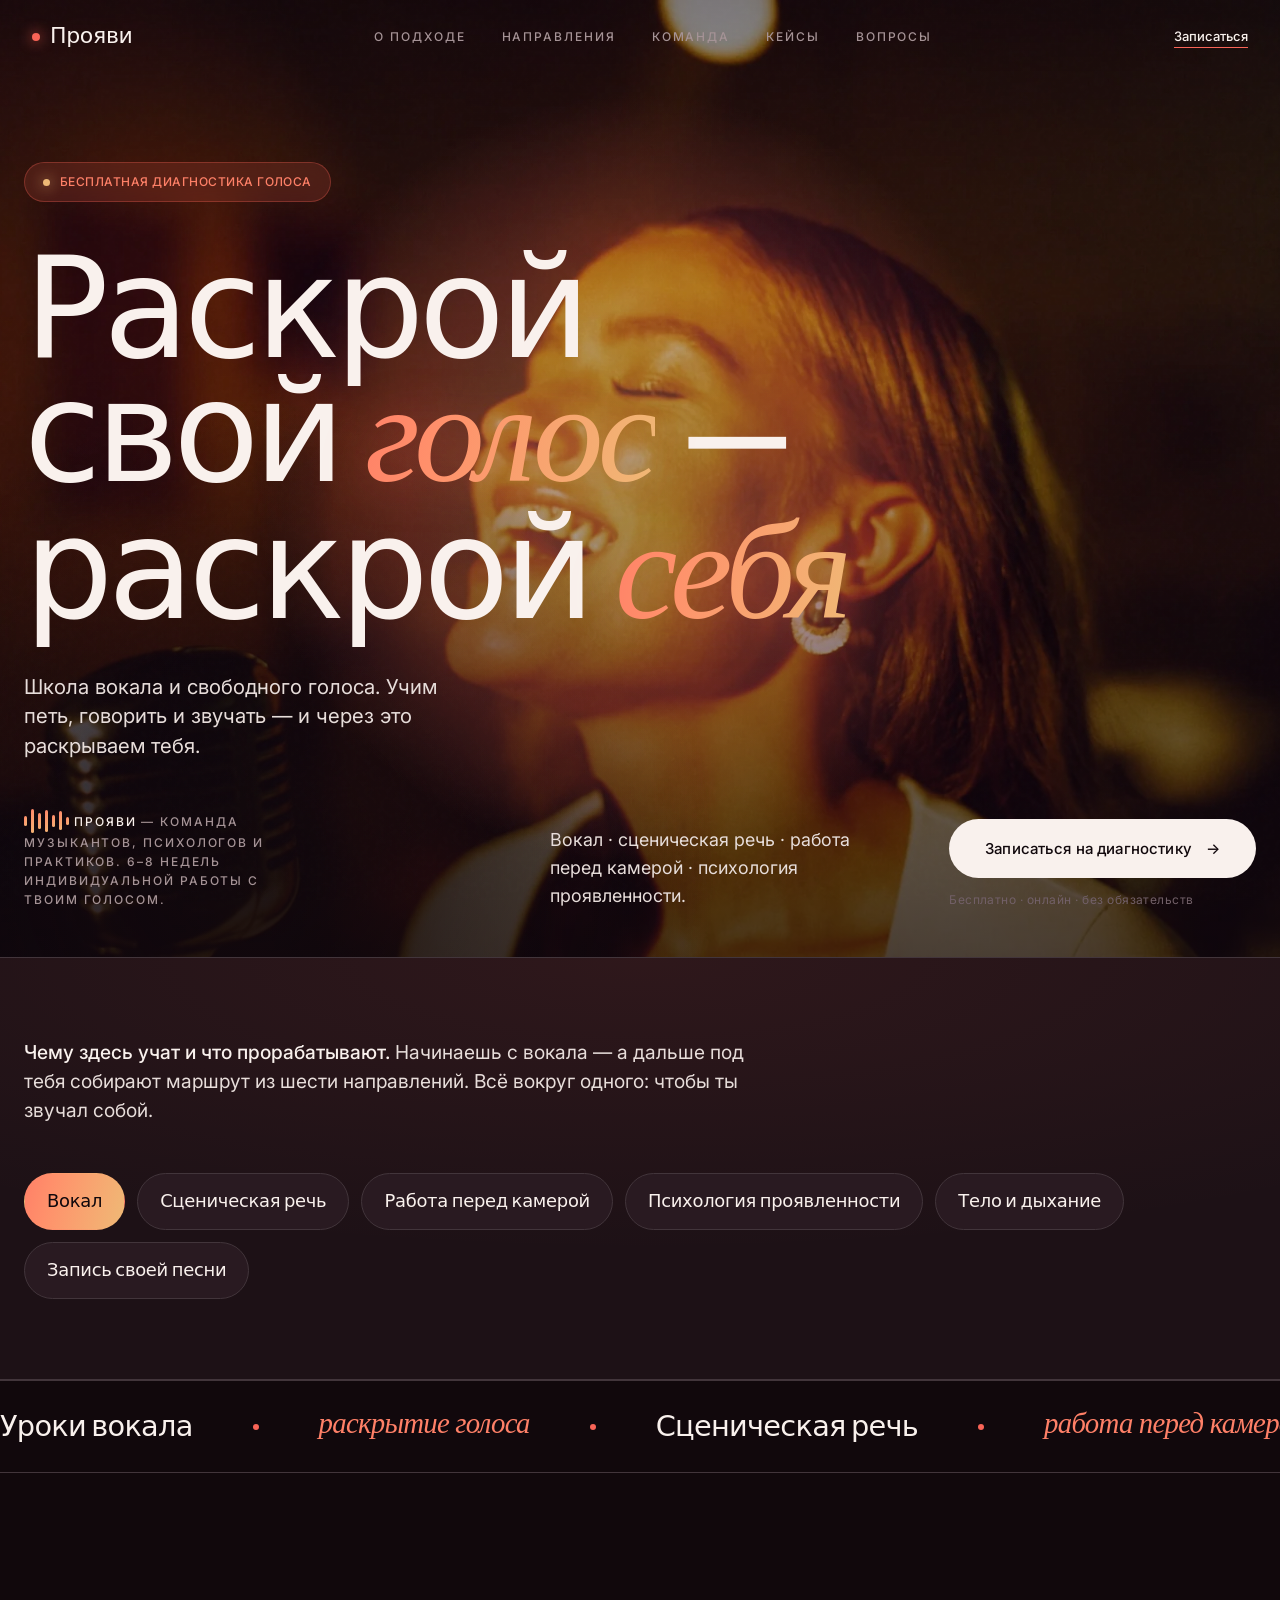
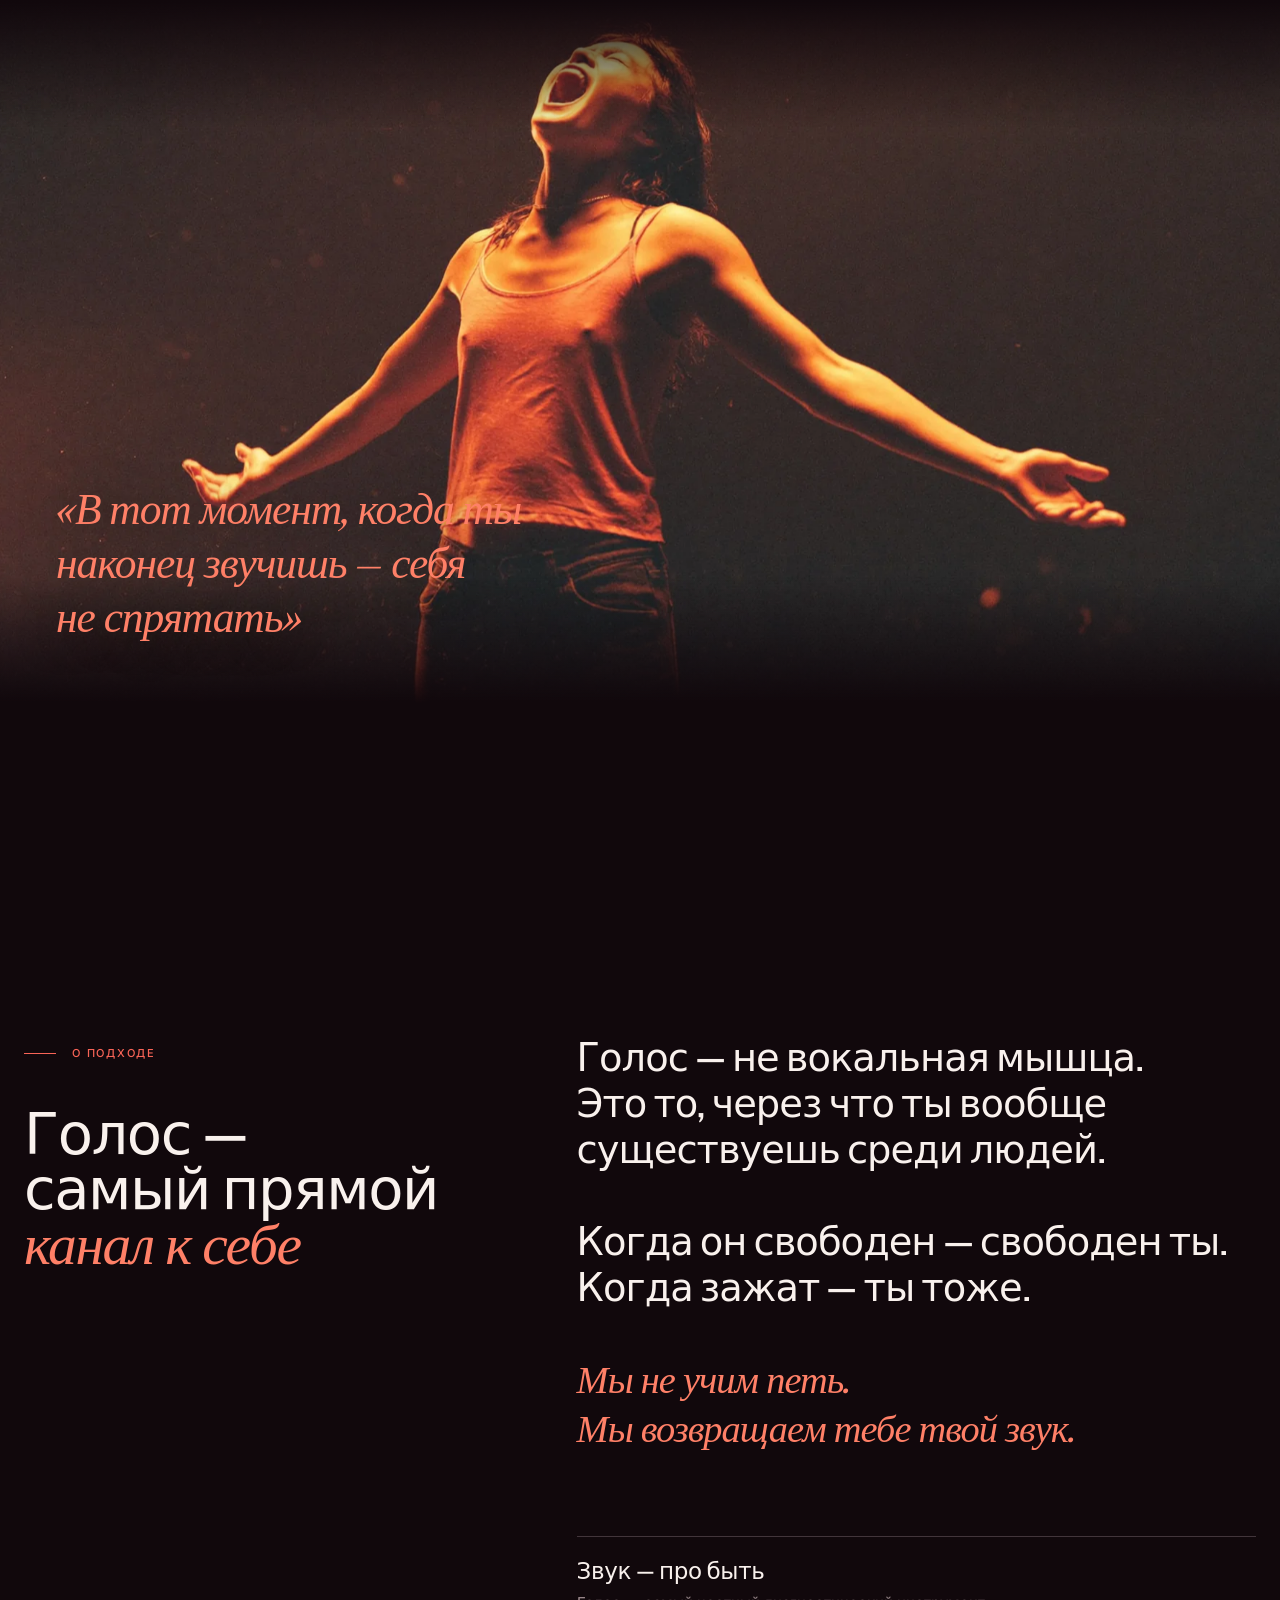
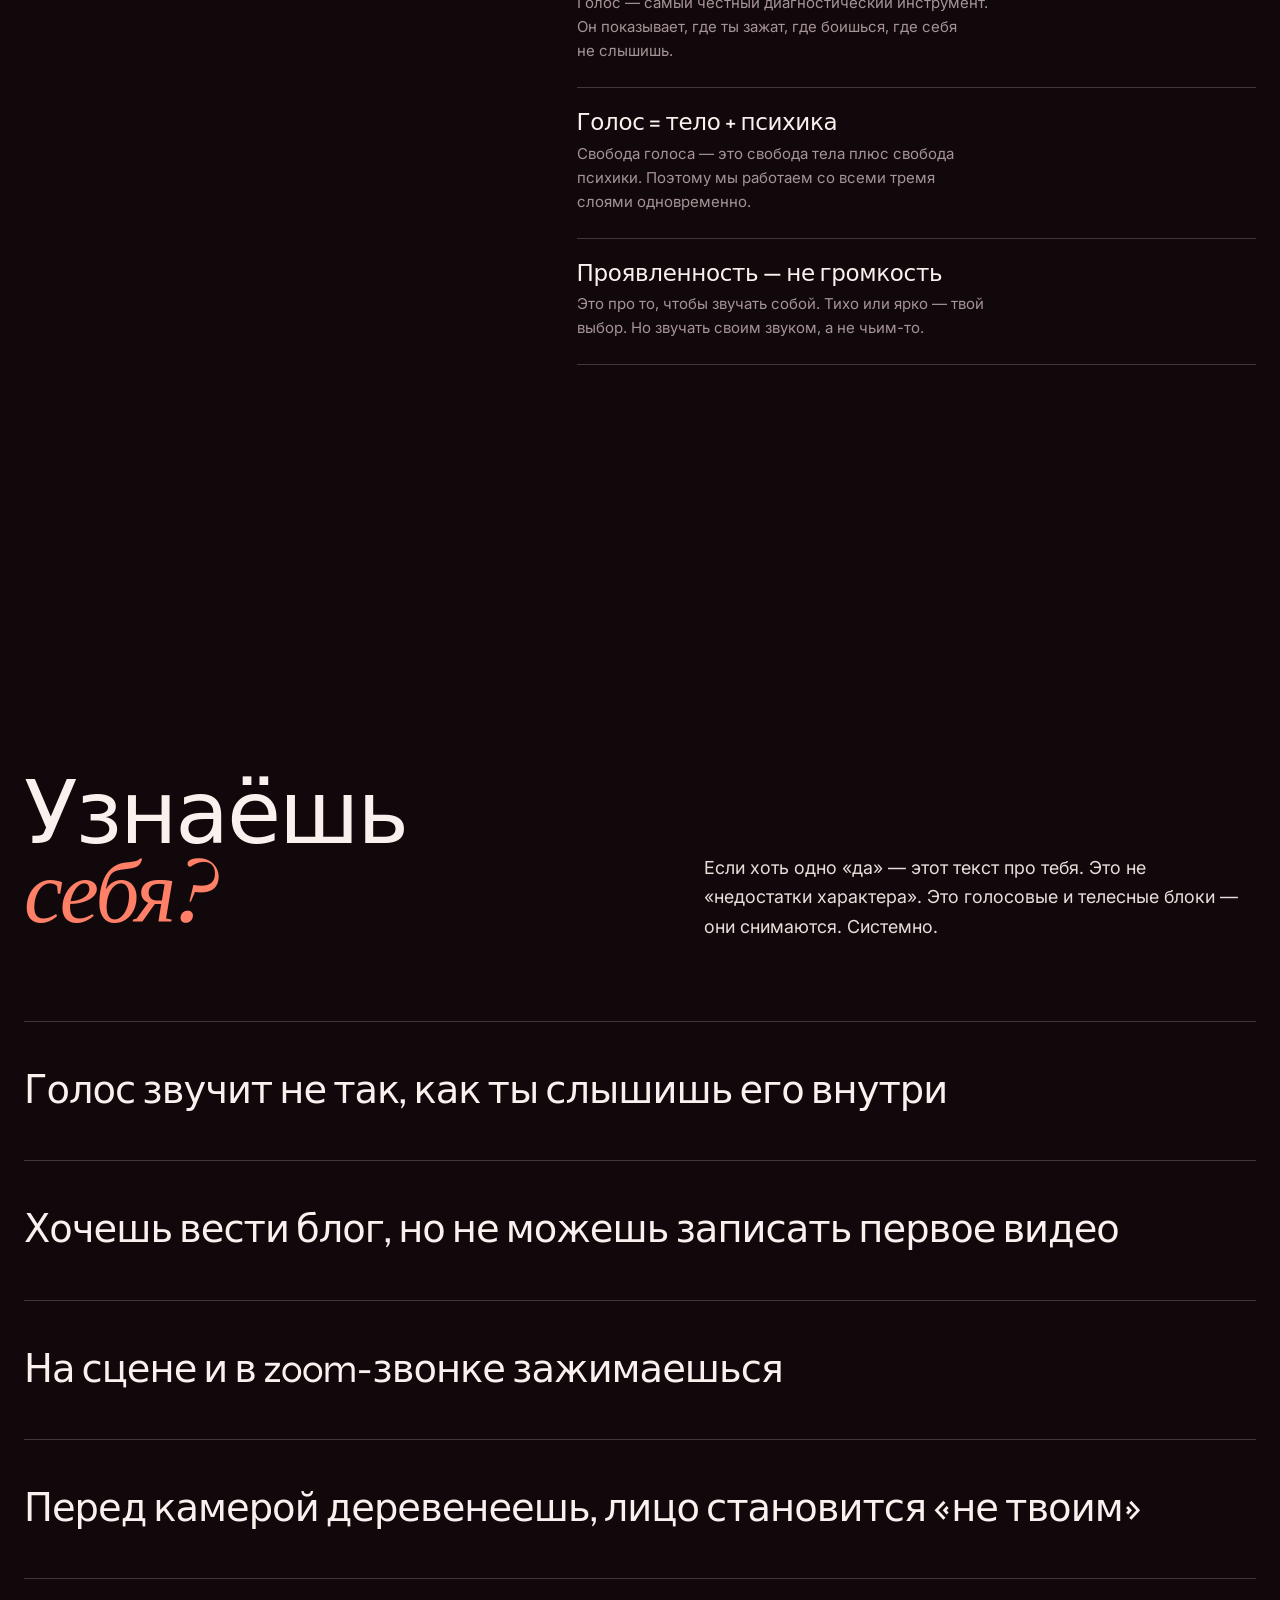
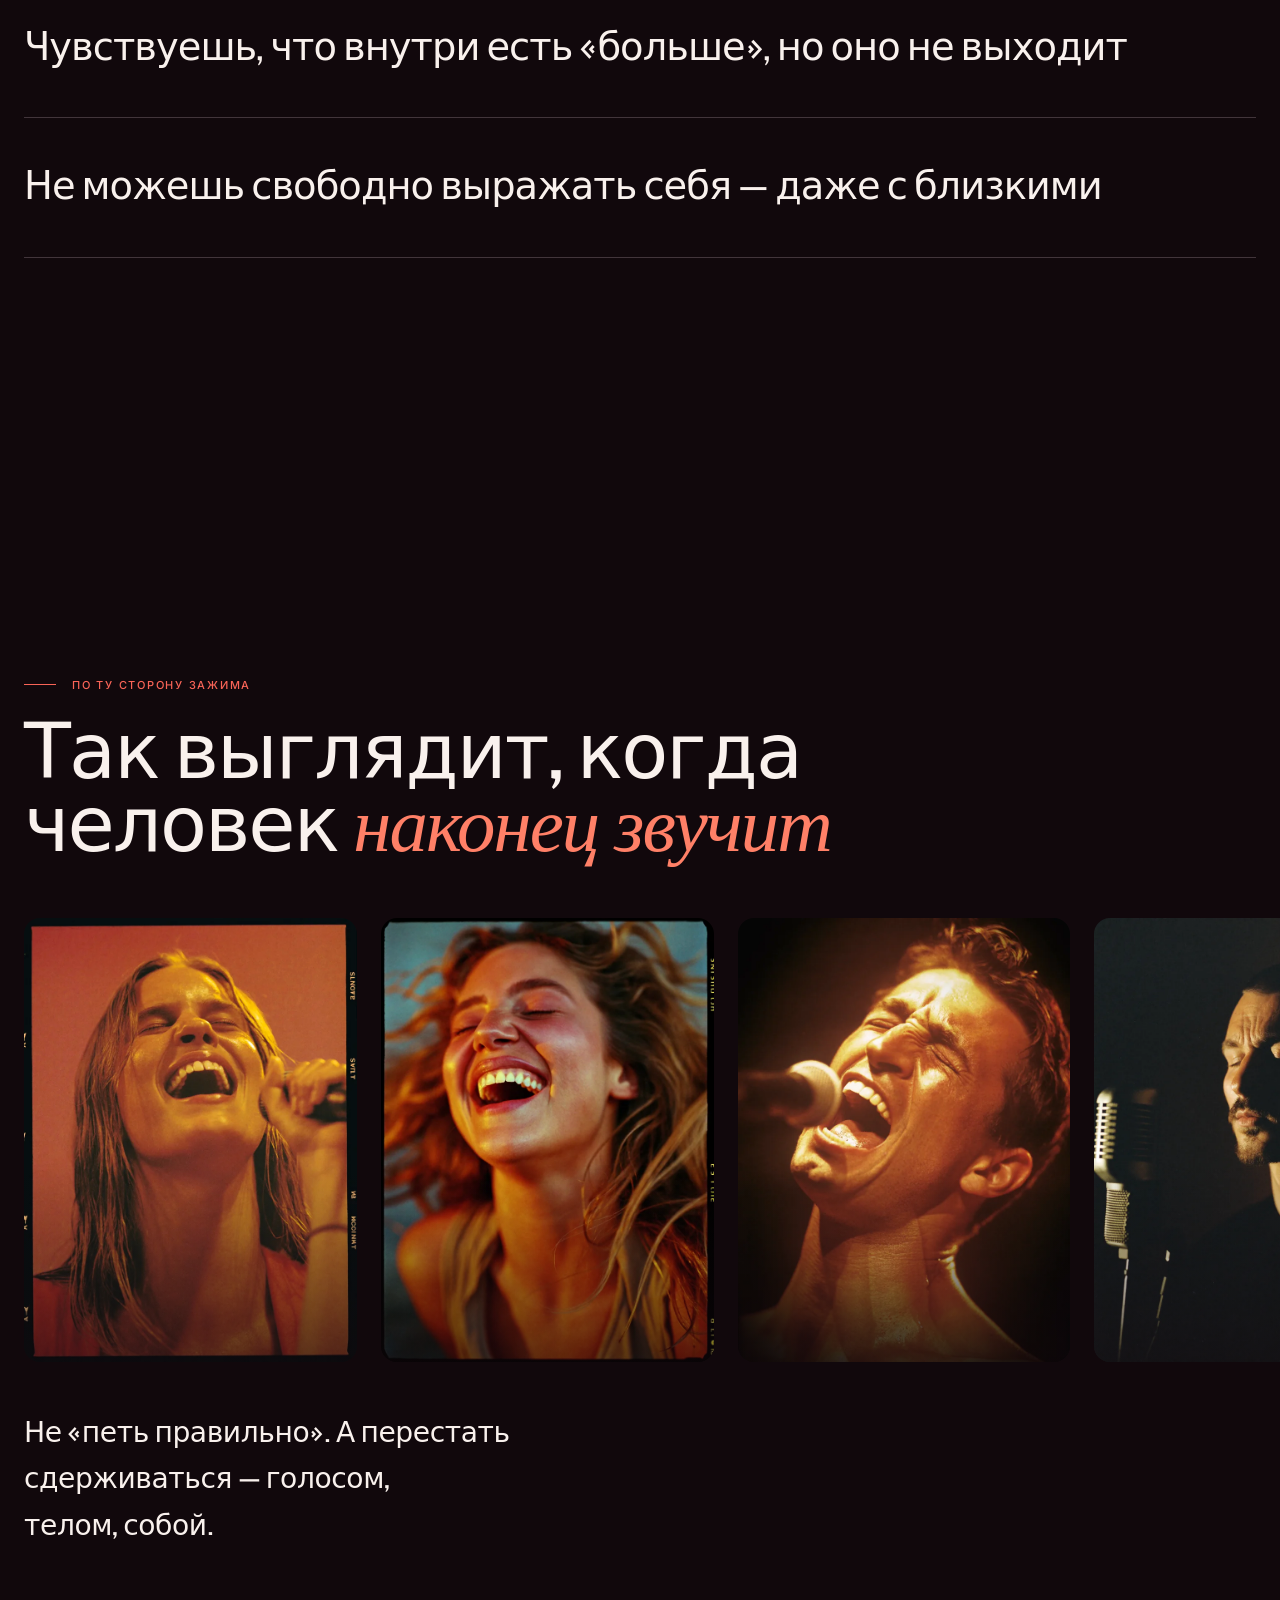
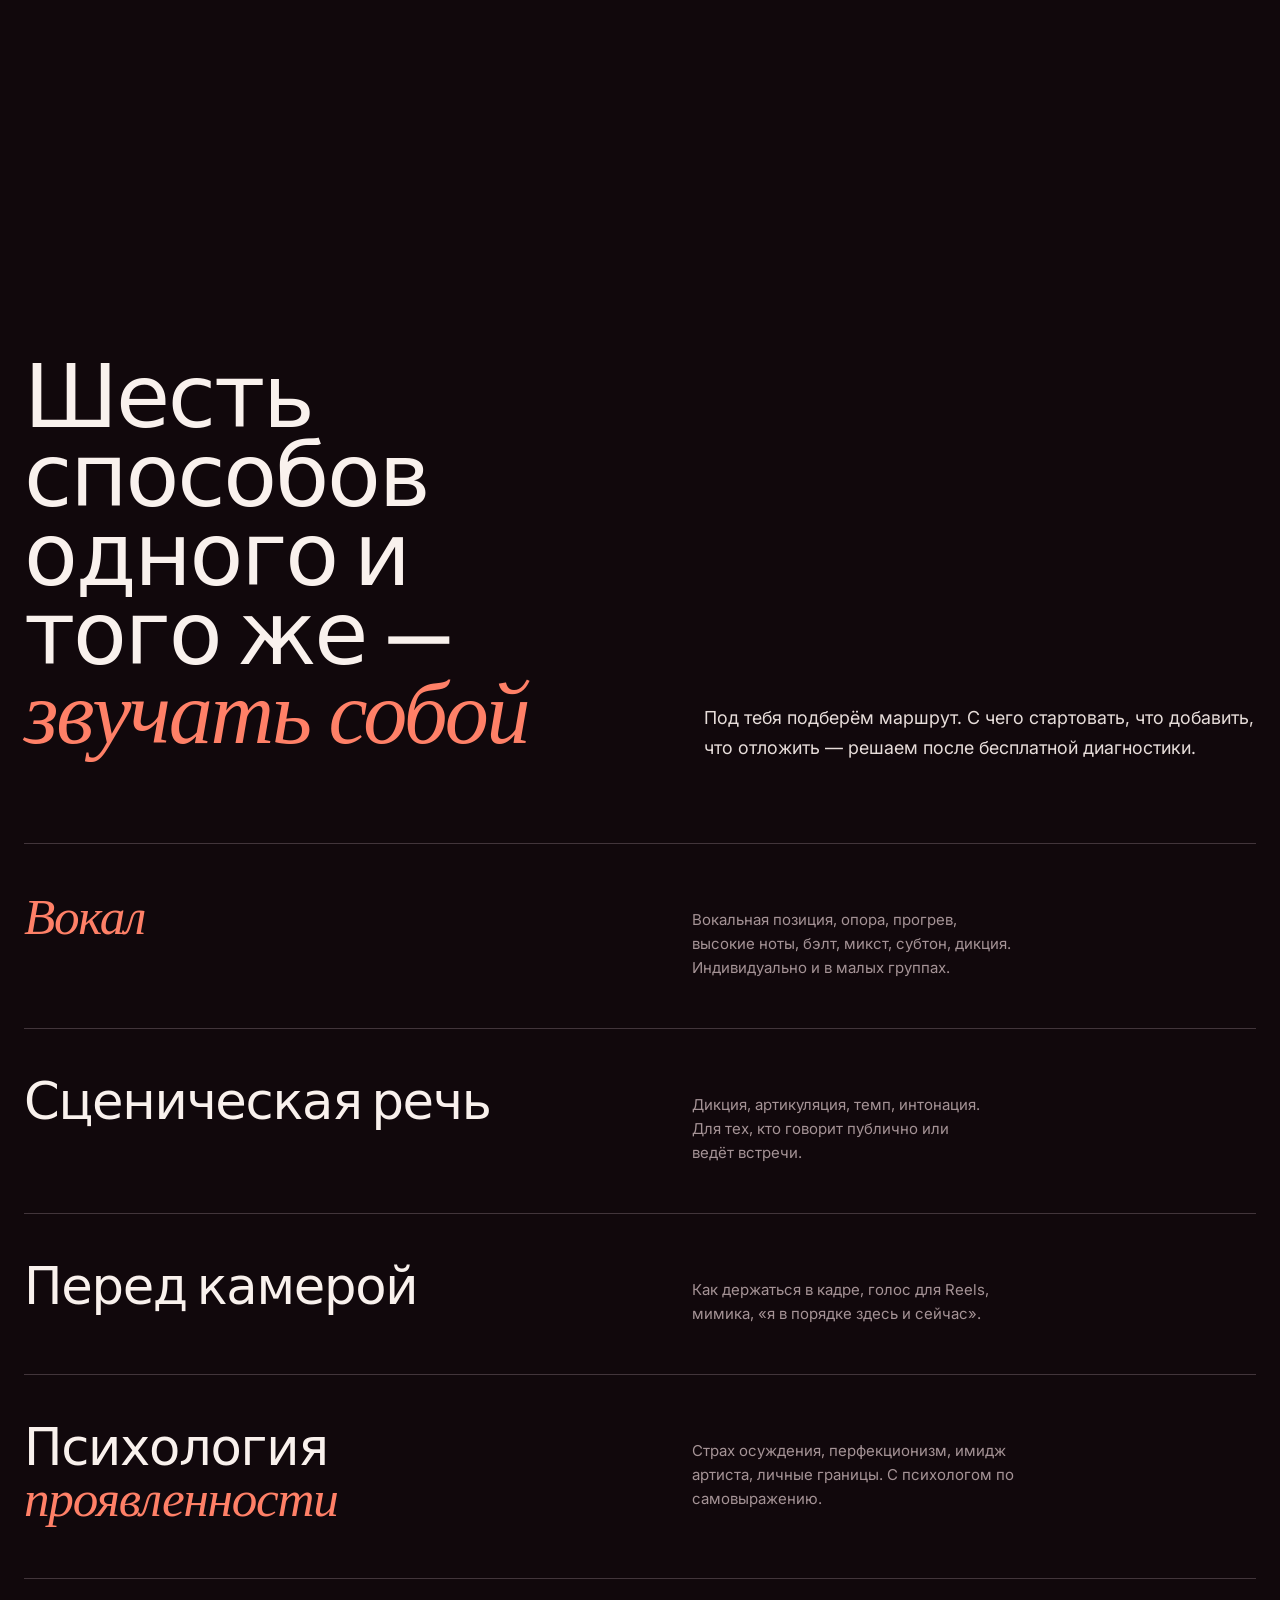
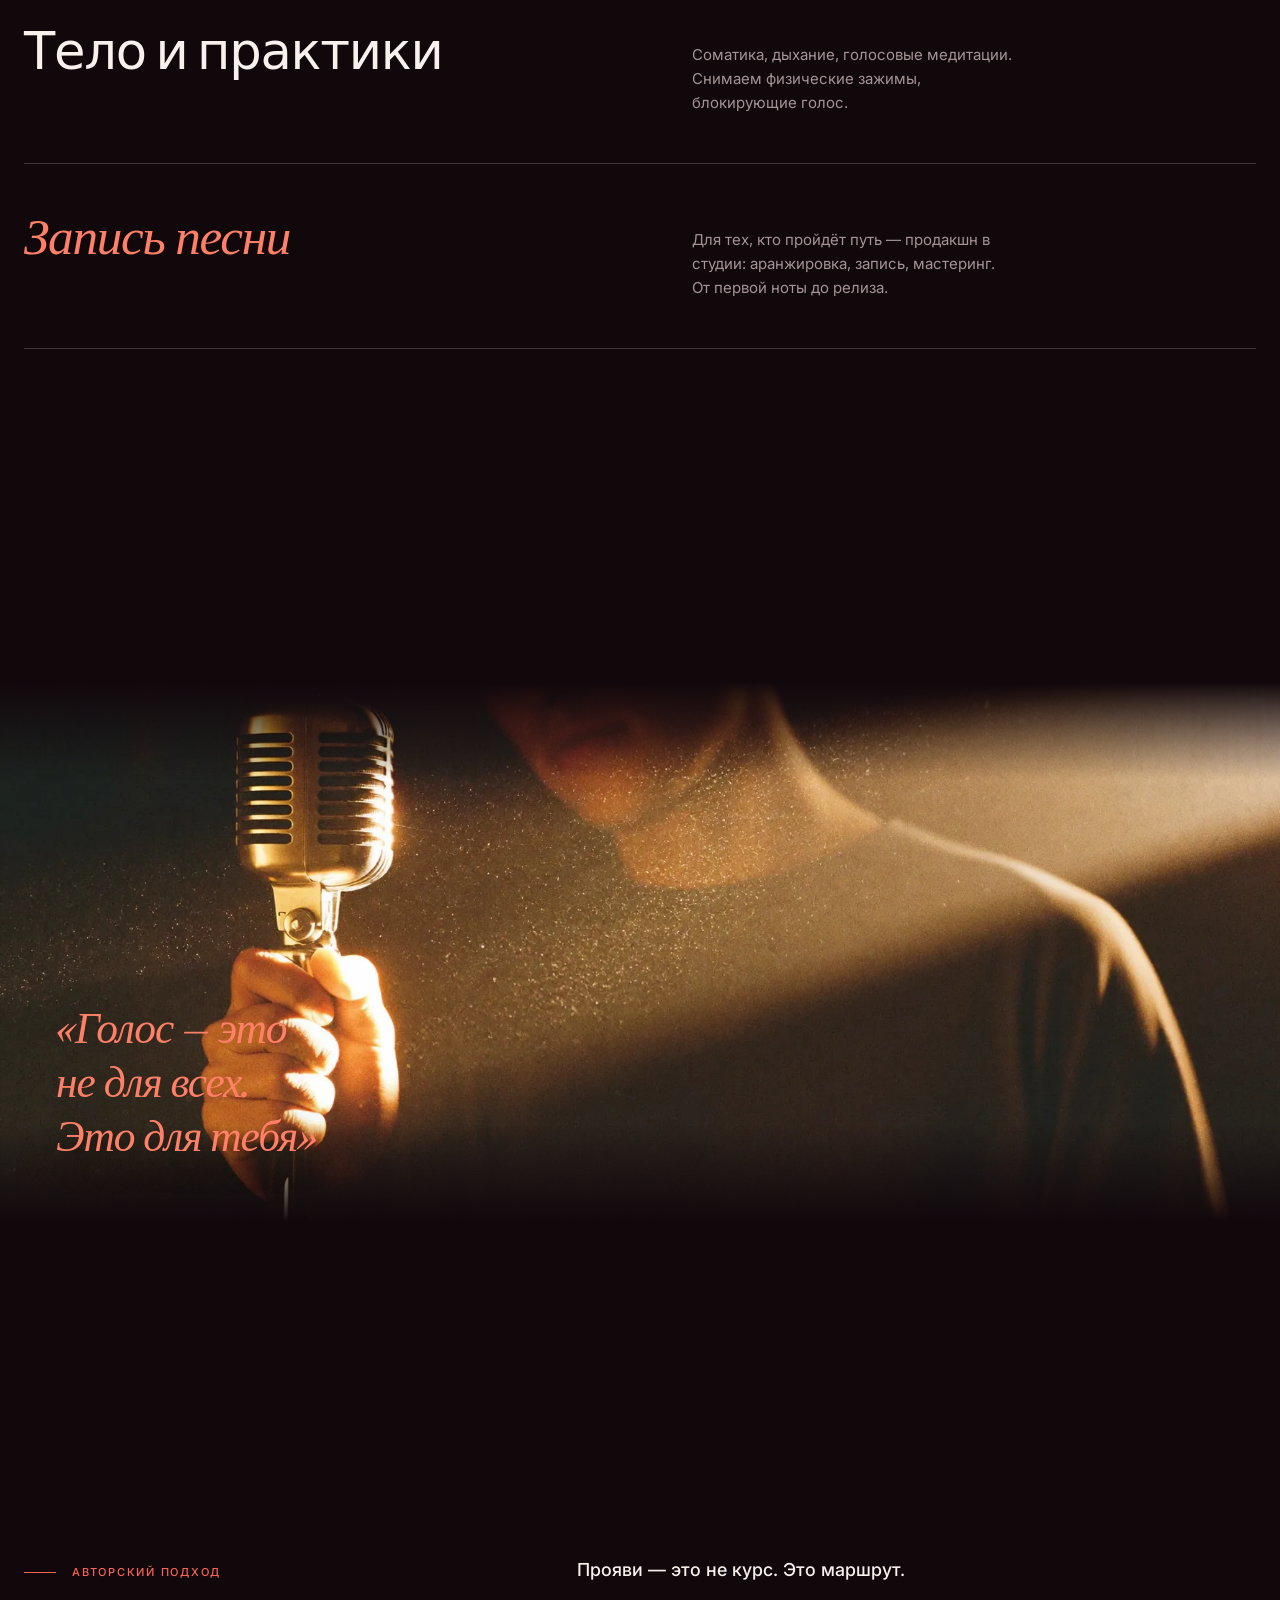
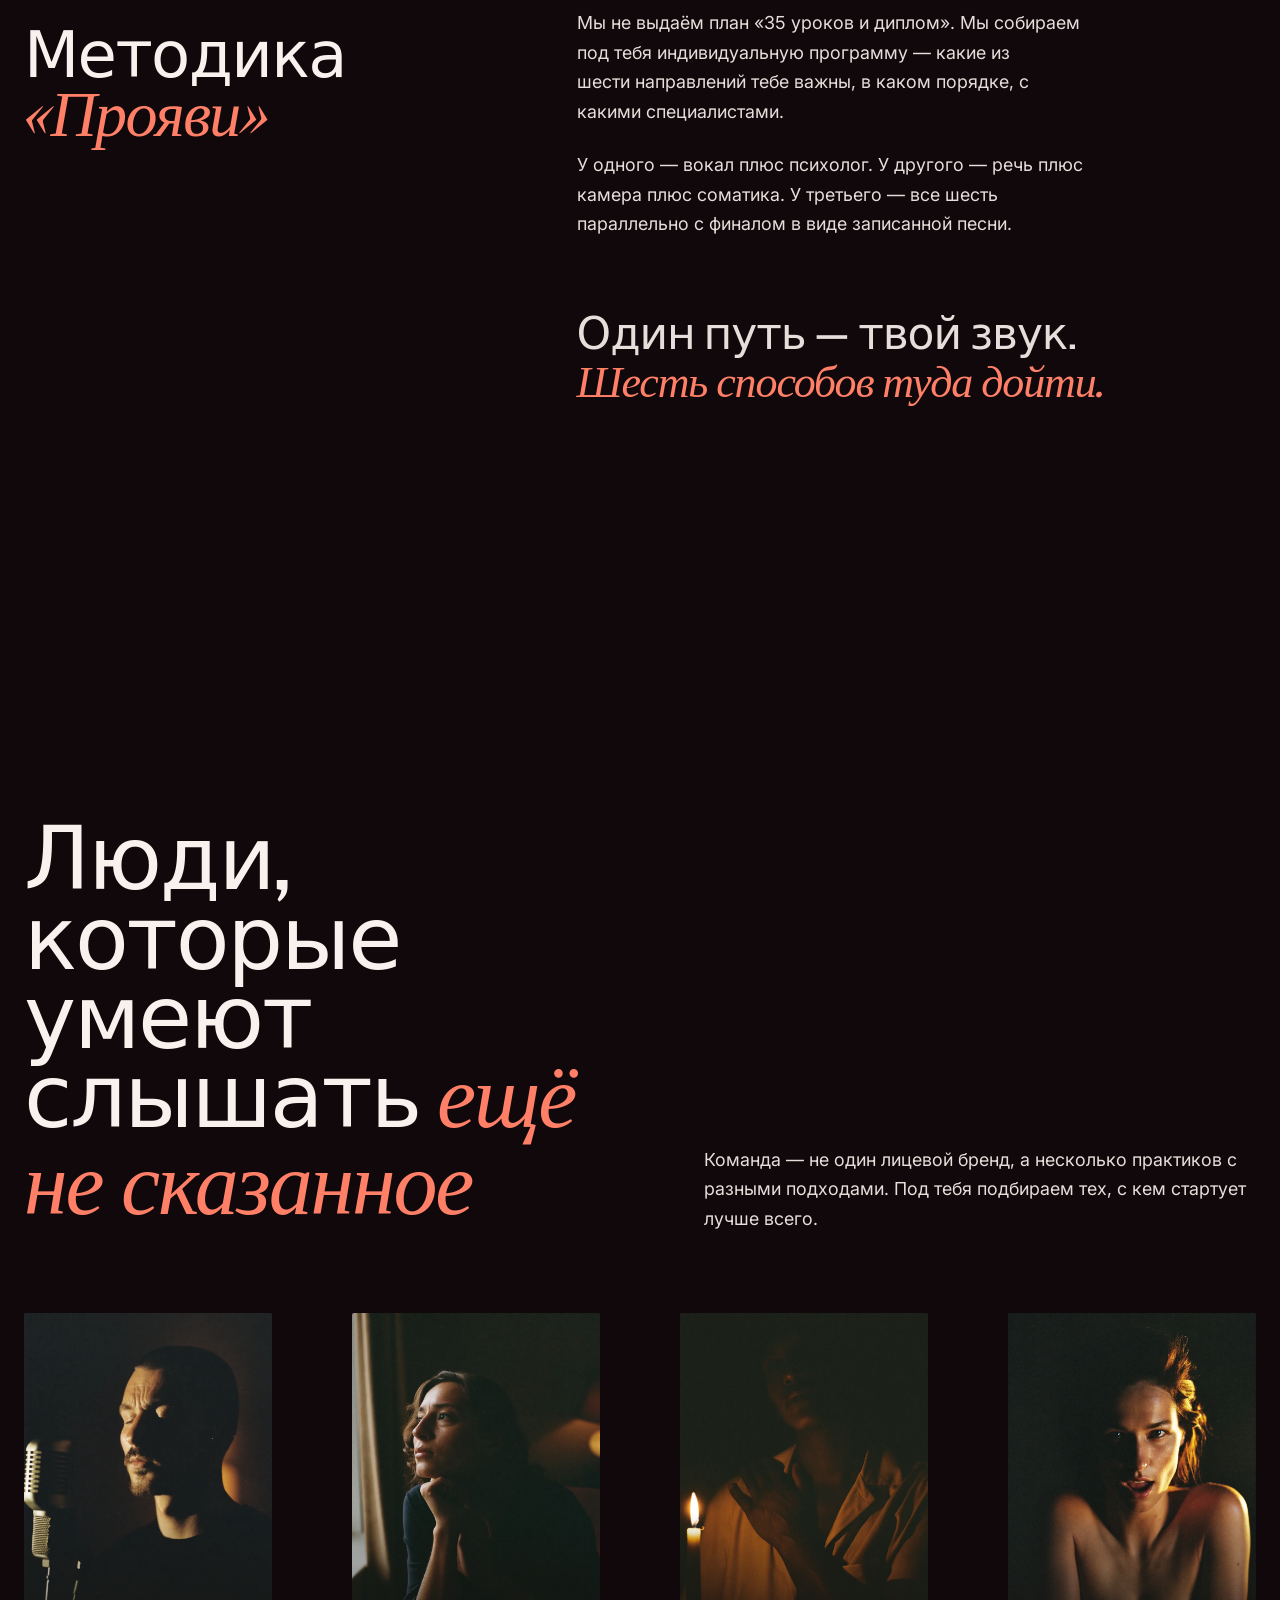
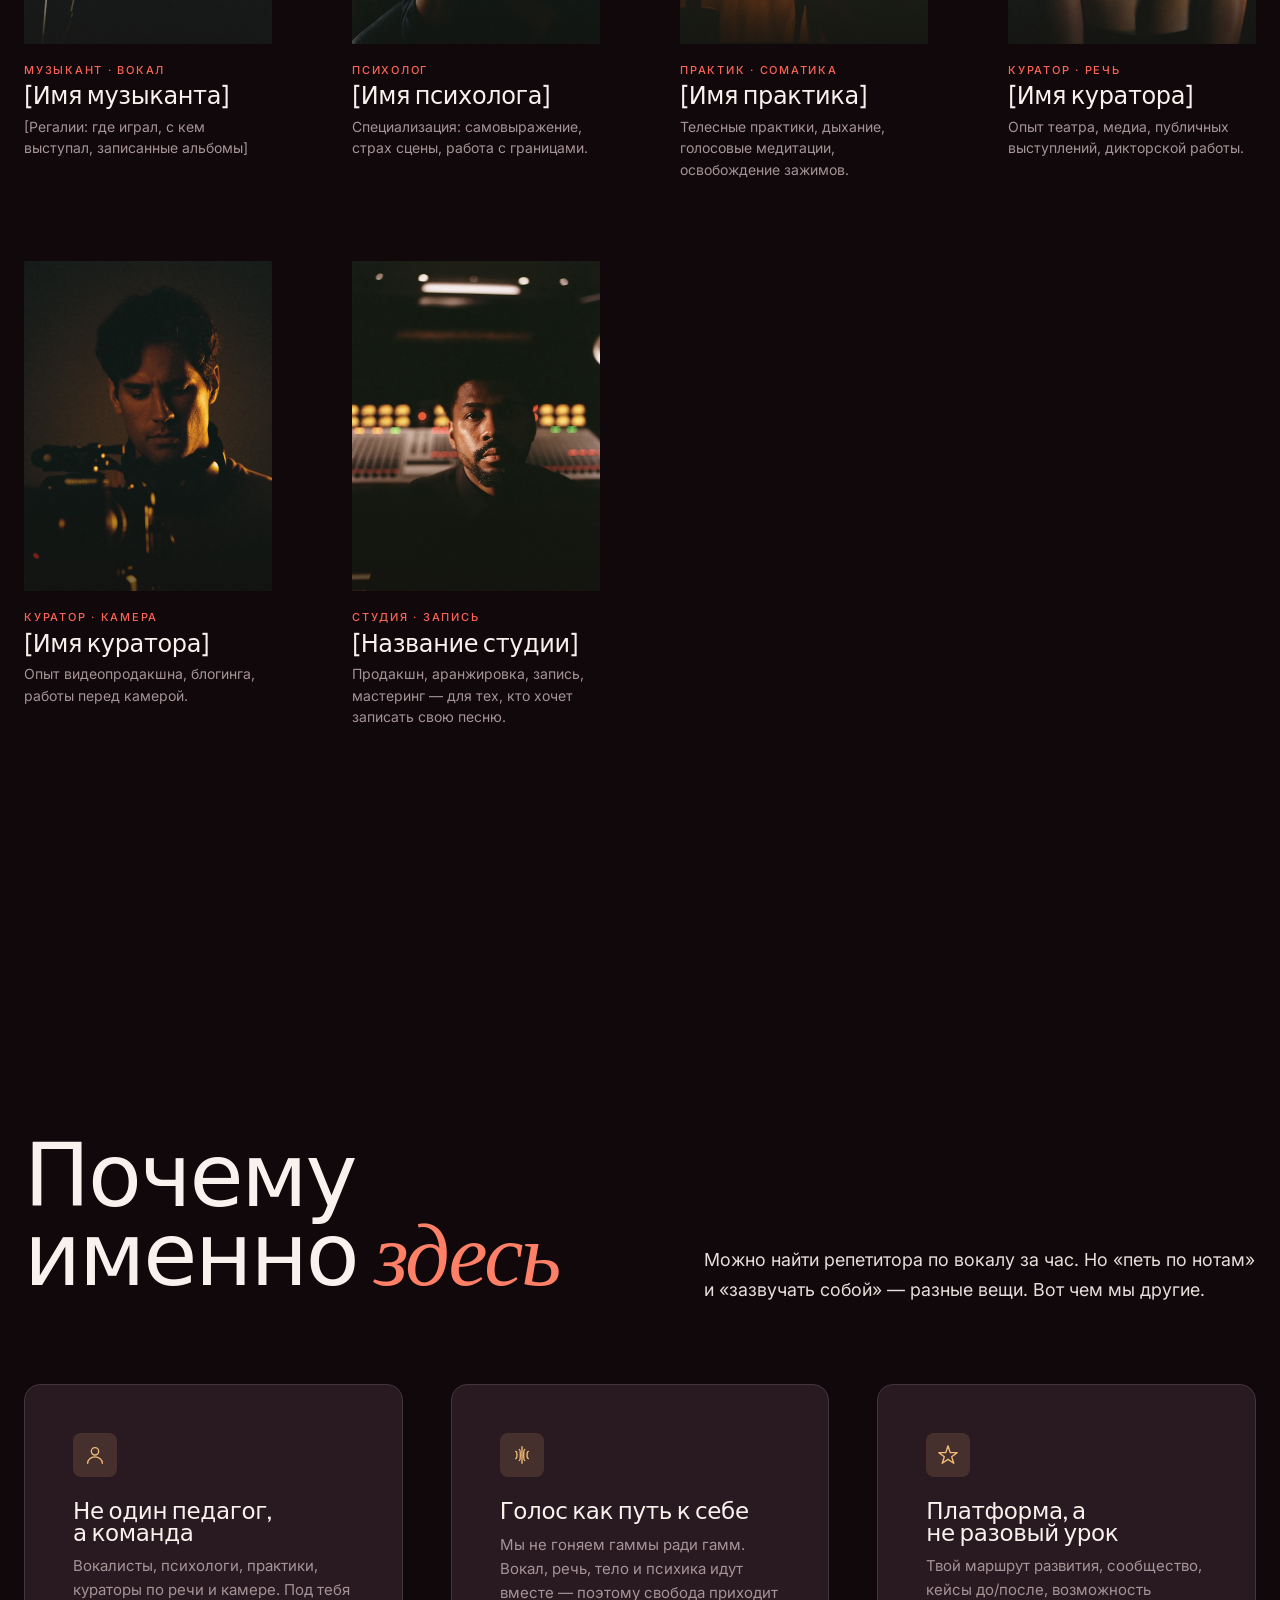
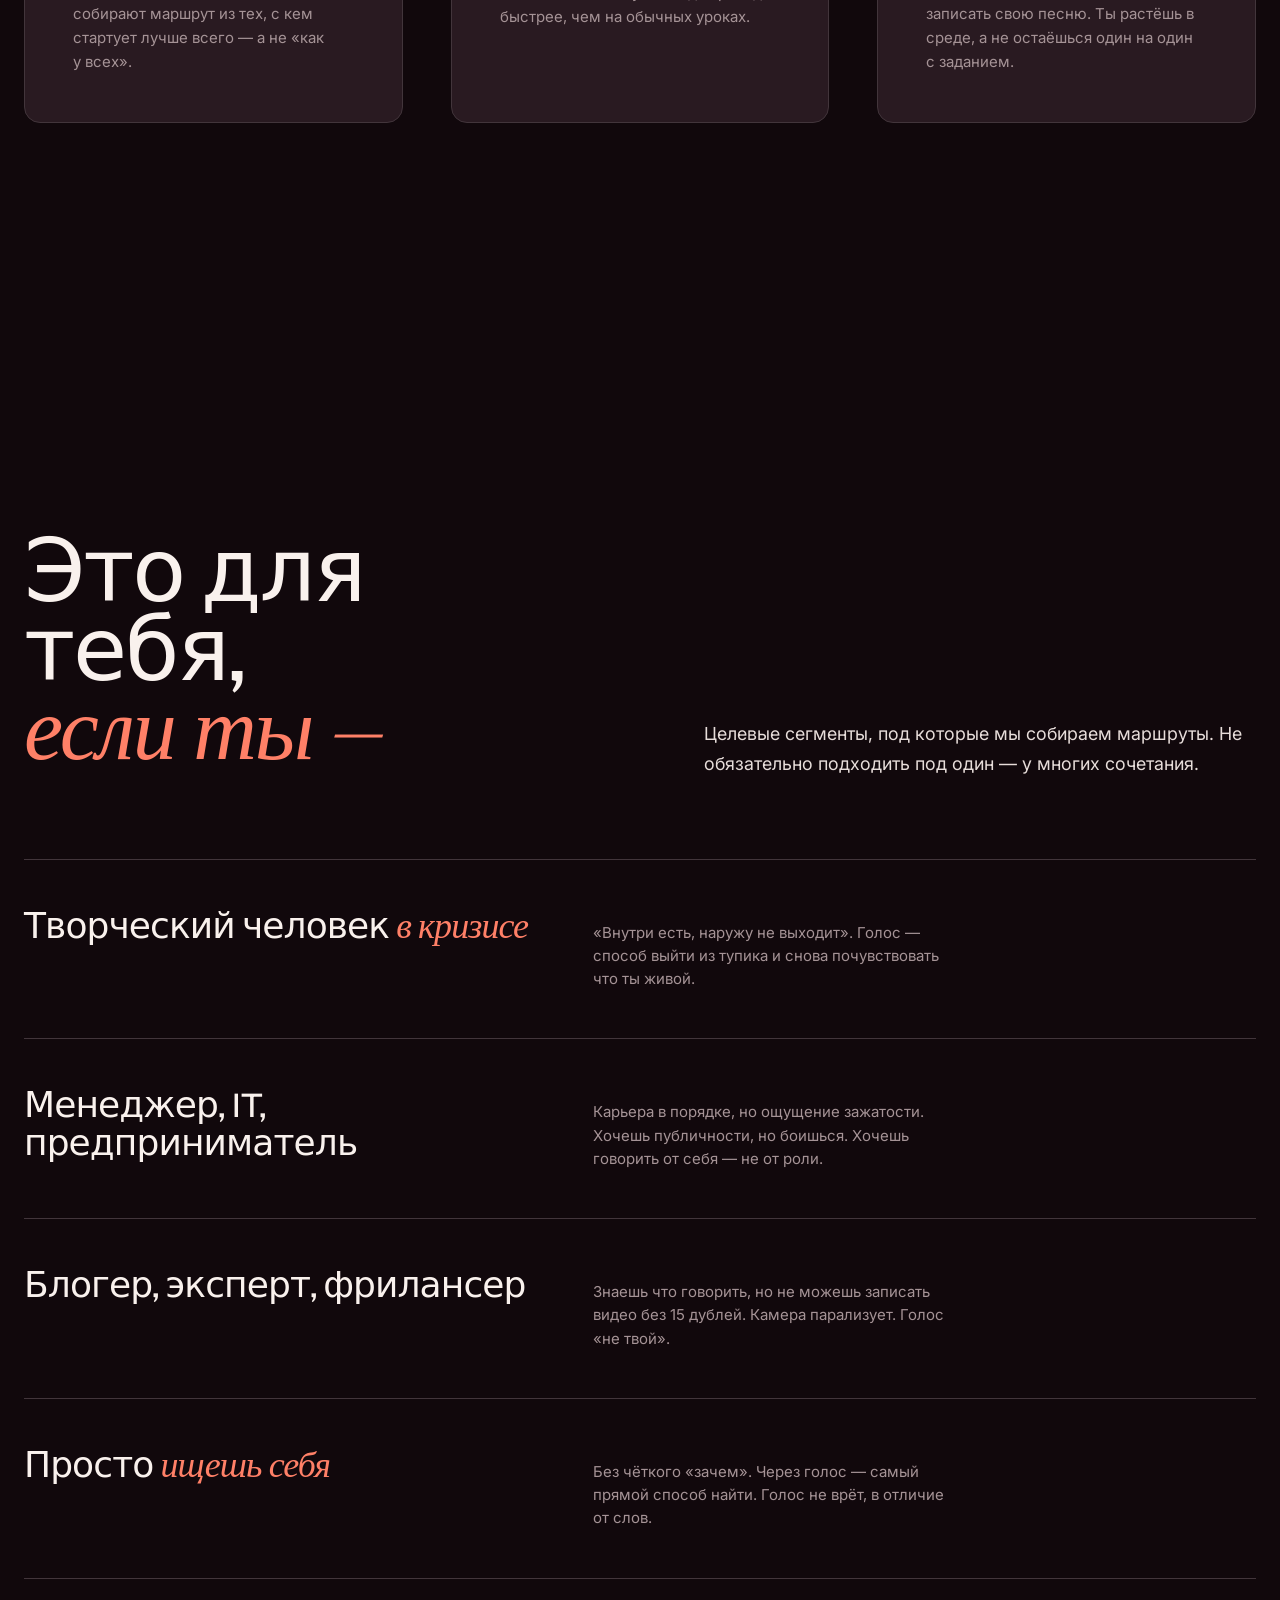
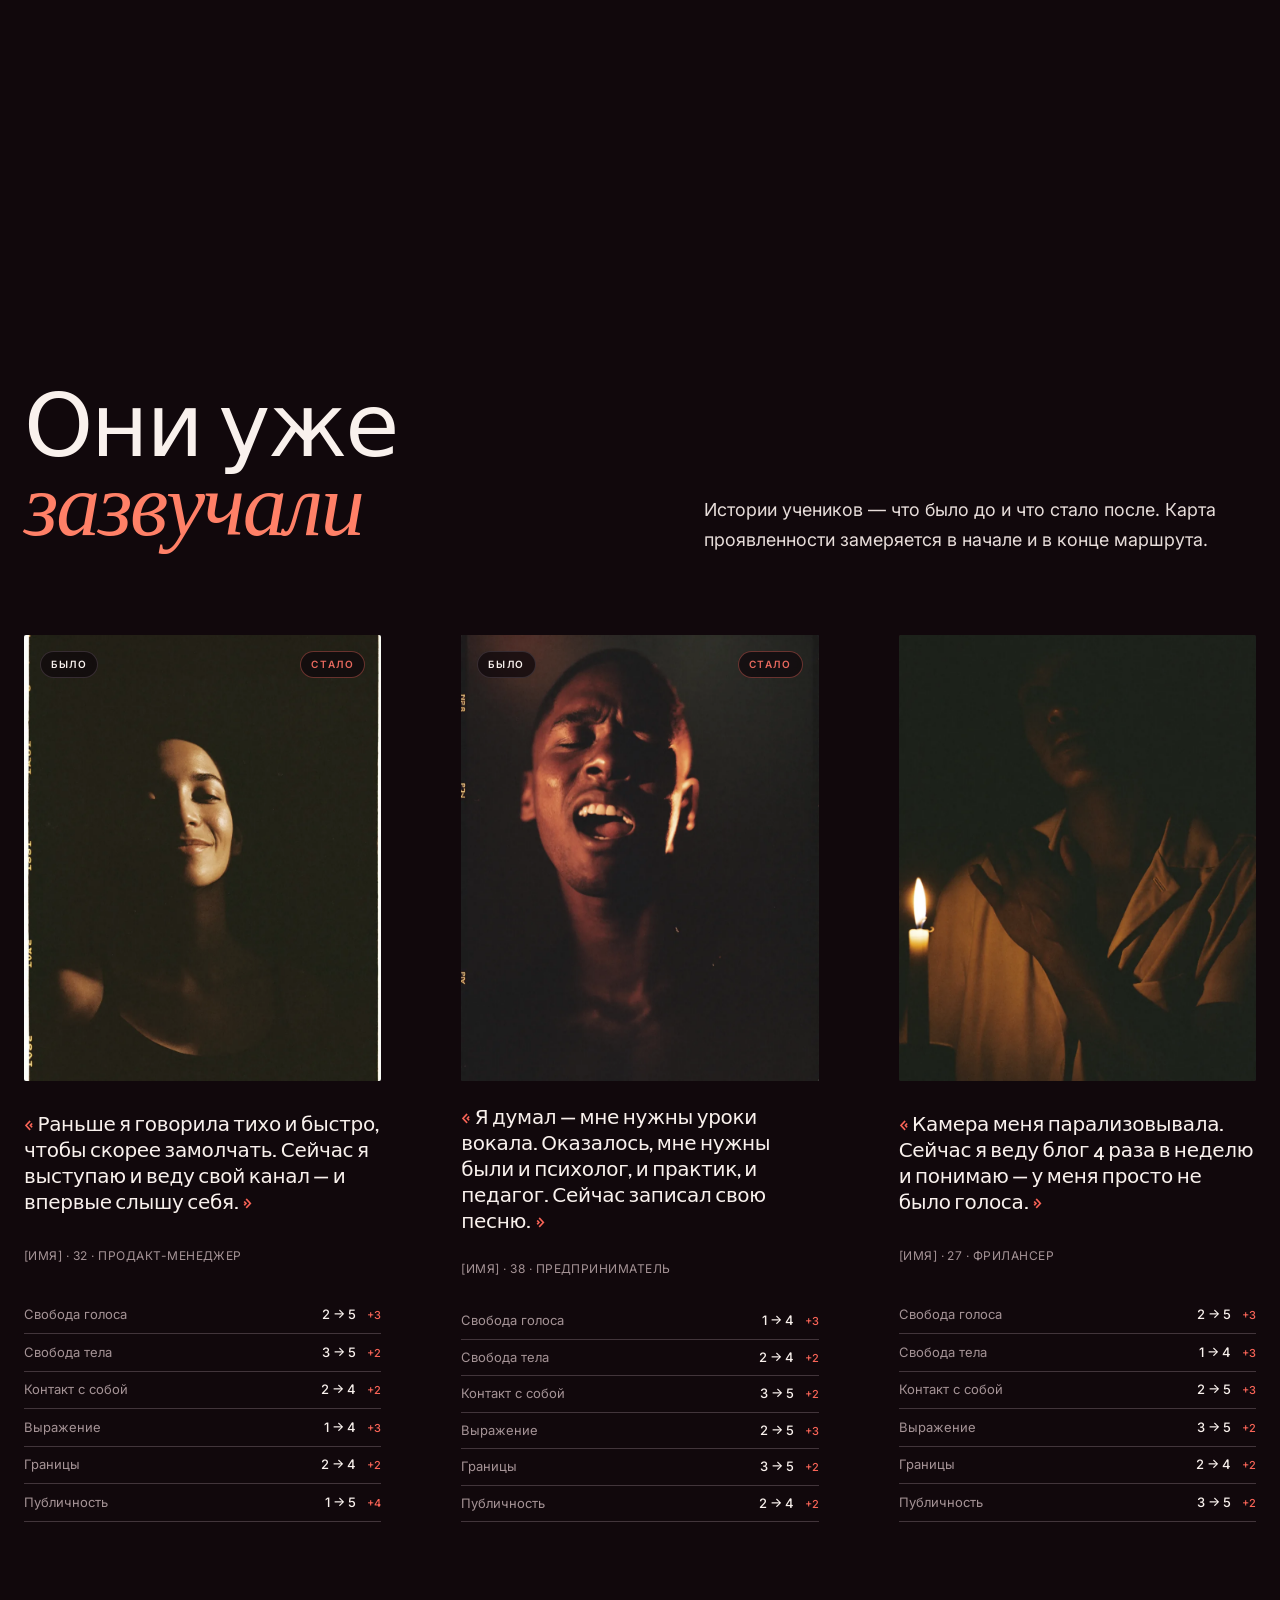
==== commit 696b07af: "V7: plum-noir + coral-flame palette, de-numbered UI, auto-crossfade before/after (no slider), ecstat" ====
--- a/index.html
+++ b/index.html
@@ -28,6 +28,7 @@
   <link rel="stylesheet" href="styles/components.css">
   <link rel="stylesheet" href="styles/sections.css">
   <link rel="stylesheet" href="styles/animations.css">
+  <link rel="stylesheet" href="styles/v7.css">
 
 
   <link rel="icon" href="data:image/svg+xml,%3Csvg xmlns='http://www.w3.org/2000/svg' viewBox='0 0 100 100'%3E%3Crect width='100' height='100' fill='%2314110E'/%3E%3Ccircle cx='50' cy='50' r='8' fill='%23C9624A'/%3E%3C/svg%3E">
@@ -49,7 +50,7 @@
         <li><a href="#cases">Кейсы</a></li>
         <li><a href="#faq">Вопросы</a></li>
       </ul>
-      <a href="#form" class="nav-cta">Записаться</a>
+      <a href="#form" class="nav-cta" data-modal>Записаться</a>
     </div>
   </nav>
 
@@ -67,7 +68,7 @@
       <div class="hero-inner" data-reveal>
         <span class="chip hero-chip">
           <span class="chip-dot"></span>
-          Бесплатная диагностика голоса · 40 минут
+          Бесплатная диагностика голоса
         </span>
         <h1 id="hero-title" class="hero-title">
           Раскрой<br>свой <em class="grad-text">голос</em> —<br>раскрой <em class="grad-text">себя</em>
@@ -87,8 +88,8 @@
           Вокал · сценическая речь · работа перед камерой · психология проявленности.
         </p>
         <div class="hero-cta-group">
-          <a href="#form" class="btn btn-primary" data-magnetic>
-            <span>Бесплатная диагностика&nbsp;·&nbsp;40&nbsp;мин</span>
+          <a href="#form" class="btn btn-primary" data-modal data-magnetic>
+            <span>Записаться на диагностику</span>
             <span class="arrow" aria-hidden="true">→</span>
           </a>
           <p class="hero-micro">Бесплатно · онлайн · без обязательств</p>
@@ -126,10 +127,10 @@
       </div>
     </div>
 
-    <!-- ====================== SPREAD: BREATH ====================== -->
-    <div class="spread" aria-hidden="true">
-      <img src="assets/images/manifest-breath.webp" alt="" loading="lazy">
-      <p class="spread-caption"><em>«Звук, который ты несёшь<br>в каждом своём вдохе»</em></p>
+    <!-- ====================== SPREAD: RELEASE ====================== -->
+    <div class="spread spread-tall">
+      <img src="assets/images/ecstatic-wide.webp" alt="Человек поёт в полном раскрытии" loading="lazy">
+      <p class="spread-caption"><em>«В тот момент, когда ты<br>наконец звучишь — себя не спрятать»</em></p>
     </div>
 
     <!-- ====================== MANIFEST ====================== -->
@@ -216,6 +217,26 @@
       </div>
     </section>
 
+    <!-- ====================== MOOD GALLERY — лица «в раскрытии» ====================== -->
+    <section class="mood" id="mood">
+      <div class="container-wide">
+        <div class="mood-head" data-reveal>
+          <span class="eyebrow">По ту сторону зажима</span>
+          <h2>Так выглядит, когда человек <em>наконец звучит</em></h2>
+        </div>
+      </div>
+      <div class="mood-strip" data-reveal>
+        <figure class="mood-item"><img src="assets/images/ecstatic-1.webp" alt="Девушка поёт с закрытыми глазами" loading="lazy"></figure>
+        <figure class="mood-item"><img src="assets/images/ecstatic-3.webp" alt="Радость и свобода в голосе" loading="lazy"></figure>
+        <figure class="mood-item"><img src="assets/images/ecstatic-2.webp" alt="Мужчина поёт в полную силу" loading="lazy"></figure>
+        <figure class="mood-item"><img src="assets/images/team-1-musician.webp" alt="" loading="lazy"></figure>
+        <figure class="mood-item"><img src="assets/images/case-2-after.webp" alt="" loading="lazy"></figure>
+      </div>
+      <div class="container-wide">
+        <p class="mood-foot" data-reveal>Не «петь правильно». А перестать сдерживаться — голосом, телом, собой.</p>
+      </div>
+    </section>
+
     <!-- ====================== DIRECTIONS ====================== -->
     <section class="directions" id="directions">
       <div class="container-wide">
@@ -497,11 +518,51 @@
       </div>
     </section>
 
+    <!-- ====================== WHAT YOU GET ====================== -->
+    <section class="getafter" id="getafter">
+      <div class="container-wide">
+        <div class="getafter-head" data-reveal>
+          <span class="eyebrow">Бесплатная диагностика</span>
+          <h2>Что ты унесёшь <em>с диагностики</em></h2>
+          <p>Это не «продающий звонок». За один разговор с куратором ты получаешь конкретику о своём голосе — даже если дальше не пойдёшь учиться.</p>
+        </div>
+        <div class="getafter-grid" data-reveal-stagger>
+          <article class="getafter-item">
+            <span class="ga-icon" aria-hidden="true"><svg viewBox="0 0 24 24"><path d="M3 12h4l3 8 4-16 3 8h4"/></svg></span>
+            <h3>Карта твоего голоса</h3>
+            <p>Оценим 6 граней проявленности: свобода голоса, тела, контакт с собой, выражение, границы и готовность звучать на людях.</p>
+          </article>
+          <article class="getafter-item">
+            <span class="ga-icon" aria-hidden="true"><svg viewBox="0 0 24 24"><circle cx="11" cy="11" r="7"/><path d="m21 21-4.3-4.3"/></svg></span>
+            <h3>Где именно зажим</h3>
+            <p>Покажем, что держит твой голос — дыхание, тело, страх оценки или техника. Часто причина не там, где кажется.</p>
+          </article>
+          <article class="getafter-item">
+            <span class="ga-icon" aria-hidden="true"><svg viewBox="0 0 24 24"><path d="M4 6h10M4 12h16M4 18h7"/><circle cx="18" cy="6" r="2"/><circle cx="15" cy="18" r="2"/></svg></span>
+            <h3>Личный маршрут</h3>
+            <p>Из шести направлений соберём твой путь: с чего начать, что добавить, что отложить. Под твою цель, а не «программа для всех».</p>
+          </article>
+          <article class="getafter-item">
+            <span class="ga-icon" aria-hidden="true"><svg viewBox="0 0 24 24"><circle cx="12" cy="8" r="4"/><path d="M4 21c0-4 3.5-7 8-7s8 3 8 7"/></svg></span>
+            <h3>Своего специалиста</h3>
+            <p>Подберём, с кем тебе стартовать — вокалист, психолог или практик. И назовём первый конкретный шаг.</p>
+          </article>
+        </div>
+        <div class="getafter-cta">
+          <a href="#form" class="btn btn-primary btn-lg" data-modal data-magnetic>
+            <span>Записаться на диагностику</span>
+            <span class="arrow" aria-hidden="true">→</span>
+          </a>
+          <p class="getafter-note">Бесплатно · онлайн · ни к чему не обязывает.</p>
+        </div>
+      </div>
+    </section>
+
     <!-- ====================== PROCESS ====================== -->
     <section class="process" id="process">
       <div class="container-wide">
         <div class="process-header" data-reveal>
-          <h2>Что произойдёт <em>за 40 минут</em></h2>
+          <h2>Как проходит <em>диагностика</em></h2>
           <p class="lead">Бесплатная диагностика — без давления и продаж в звонке. Куратор задаёт вопросы по нашей карте проявленности и подбирает специалиста.</p>
         </div>
 
@@ -514,7 +575,7 @@
           <div class="process-step">
             <span class="process-num">Шаг 02</span>
             <h3>Куратор<br><em>созванивается</em></h3>
-            <p>40-минутный созвон. Без продаж, без давления. Куратор задаёт вопросы по карте проявленности.</p>
+            <p>Спокойный созвон с куратором. Без продаж и давления — он задаёт вопросы по карте проявленности и слушает.</p>
           </div>
           <div class="process-step">
             <span class="process-num">Шаг 03</span>
@@ -594,7 +655,7 @@
             </details>
             <details class="faq-item">
               <summary>Сколько это стоит?</summary>
-              <div class="faq-item-content">Цена зависит от маршрута. На бесплатной 40-минутной диагностике куратор покажет, что тебе подходит и сколько это стоит. Без давления и продаж в звонке.</div>
+              <div class="faq-item-content">Цена зависит от маршрута. На бесплатной диагностике куратор покажет, что тебе подходит и сколько это стоит. Без давления и продаж в звонке.</div>
             </details>
             <details class="faq-item">
               <summary>Что если не получится / не понравится?</summary>
@@ -639,8 +700,8 @@
         <div class="final-cta-inner">
           <h2>Когда <em>ты&nbsp;готов?</em></h2>
           <div>
-            <p>Если хоть что-то из этого текста про тебя — стоит провести 40 минут с куратором. Бесплатно, онлайн, без обязательств.</p>
-            <a href="#form" class="btn btn-primary btn-lg" data-magnetic>
+            <p>Если хоть что-то из этого текста про тебя — приходи на бесплатную диагностику. Онлайн, без обязательств, с живым куратором.</p>
+            <a href="#form" class="btn btn-primary btn-lg" data-modal data-magnetic>
               <span>Записаться на диагностику</span>
               <span class="arrow" aria-hidden="true">→</span>
             </a>
@@ -693,9 +754,62 @@
 
   </main>
 
+  <!-- ====================== LEAD MODAL ====================== -->
+  <dialog class="modal" id="lead-modal" aria-labelledby="modal-title">
+    <div class="modal-card">
+      <button class="modal-close" type="button" data-modal-close aria-label="Закрыть">
+        <svg width="18" height="18" viewBox="0 0 24 24" fill="none" stroke="currentColor" stroke-width="1.6" stroke-linecap="round"><path d="M6 6l12 12M18 6L6 18"/></svg>
+      </button>
+
+      <span class="eyebrow">Бесплатная диагностика</span>
+      <h2 id="modal-title">Запишись — и услышь <em>свой голос</em></h2>
+      <p class="modal-sub">Пара полей — и куратор свяжется в течение дня. Разберём твой голос и подберём маршрут. Без оплаты и обязательств.</p>
+
+      <form id="modal-form" class="form" novalidate>
+        <div class="field">
+          <label class="field-label" for="m-name">Как тебя зовут</label>
+          <input id="m-name" name="name" type="text" placeholder="Имя" required minlength="2" autocomplete="given-name">
+        </div>
+        <div class="field">
+          <label class="field-label" for="m-contact">Куда тебе написать</label>
+          <input id="m-contact" name="contact" type="text" placeholder="Телефон, Telegram или WhatsApp" required autocomplete="tel">
+        </div>
+
+        <div class="field" style="border-bottom:none;padding-bottom:0;">
+          <span class="field-label">Что хочешь раскрыть</span>
+          <div class="goal-chips" id="goal-chips" role="group" aria-label="Главная цель">
+            <button type="button" class="goal-chip" aria-pressed="false">Свободно петь</button>
+            <button type="button" class="goal-chip" aria-pressed="false">Уверенно говорить</button>
+            <button type="button" class="goal-chip" aria-pressed="false">Не зажиматься в кадре</button>
+            <button type="button" class="goal-chip" aria-pressed="false">Записать свою песню</button>
+            <button type="button" class="goal-chip" aria-pressed="false">Просто звучать собой</button>
+          </div>
+          <input type="hidden" name="goal" id="m-goal">
+        </div>
+
+        <label class="checkbox-field">
+          <input type="checkbox" name="consent" required>
+          <span>Понимаю, что диагностика бесплатная и ни к чему не обязывает</span>
+        </label>
+
+        <button type="submit" class="btn btn-primary btn-lg">
+          <span>Записаться на диагностику</span>
+          <span class="arrow" aria-hidden="true">→</span>
+        </button>
+
+        <p class="modal-reassure">Куратор — живой человек из команды. Ответит в течение дня.</p>
+      </form>
+
+      <div id="modal-success" class="form-success" hidden>
+        <h3><em>Принято</em></h3>
+        <p>С тобой свяжется куратор в течение дня — будем настраивать звук.</p>
+      </div>
+    </div>
+  </dialog>
+
   <!-- ====================== STICKY MOBILE CTA ====================== -->
-  <a href="#form" class="sticky-cta" id="sticky-cta">
-    Бесплатная диагностика · 40 мин <span aria-hidden="true">→</span>
+  <a href="#form" class="sticky-cta" id="sticky-cta" data-modal>
+    Бесплатная диагностика <span aria-hidden="true">→</span>
   </a>
 
   <!-- ====================== FOOTER ====================== -->
--- a/styles/tokens.css
+++ b/styles/tokens.css
@@ -4,43 +4,44 @@
    ============================================ */
 
 :root {
-  /* -------- COLORS — WARM CHARCOAL + RUST -------- */
-  --color-bg:           rgb(20 17 14);
-  --color-bg:           oklch(0.140 0.008 60);          /* deep warm charcoal */
-  --color-bg-elev:      rgb(28 24 20);
-  --color-bg-elev:      oklch(0.185 0.010 55);          /* elevated surface */
-  --color-bg-card:      rgb(36 31 27);
-  --color-bg-card:      oklch(0.225 0.012 55);          /* card */
-  --color-bg-warm:      rgb(245 239 227);
-  --color-bg-warm:      oklch(0.948 0.025 80);          /* cream invert */
+  /* -------- COLORS — v7 «PLUM NOIR + CORAL FLAME» (stylish, vivid, creative) -------- */
+  /* Background — deep warm plum-noir (richer & more designed than flat charcoal) */
+  --color-bg:           rgb(22 16 21);
+  --color-bg:           oklch(0.150 0.018 350);          /* deep warm plum-black */
+  --color-bg-elev:      rgb(31 23 30);
+  --color-bg-elev:      oklch(0.195 0.022 350);          /* elevated surface */
+  --color-bg-card:      rgb(40 30 39);
+  --color-bg-card:      oklch(0.240 0.026 350);          /* card */
+  --color-bg-warm:      rgb(247 240 236);
+  --color-bg-warm:      oklch(0.952 0.012 40);           /* light invert */
 
-  /* Text */
-  --color-text:         rgb(232 224 210);
-  --color-text:         oklch(0.890 0.020 75);          /* cream */
-  --color-text-strong:  rgb(247 240 226);
-  --color-text-strong:  oklch(0.948 0.022 80);
-  --color-muted:        rgb(155 142 124);
-  --color-muted:        oklch(0.635 0.025 70);
-  --color-dim:          rgb(108 96 82);
-  --color-dim:          oklch(0.475 0.020 65);
-  --color-line:         rgb(56 48 42);
-  --color-line:         oklch(0.320 0.012 60);
-  --color-line-soft:    rgb(42 36 32);
-  --color-line-soft:    oklch(0.252 0.012 55);
+  /* Text — warm ivory with a hair of rose */
+  --color-text:         rgb(238 228 224);
+  --color-text:         oklch(0.905 0.012 40);           /* warm ivory */
+  --color-text-strong:  rgb(250 244 240);
+  --color-text-strong:  oklch(0.962 0.010 45);
+  --color-muted:        rgb(176 156 160);
+  --color-muted:        oklch(0.680 0.022 5);            /* dusty rose-grey */
+  --color-dim:          rgb(120 100 110);
+  --color-dim:          oklch(0.510 0.026 350);
+  --color-line:         rgb(64 50 60);
+  --color-line:         oklch(0.345 0.020 350);
+  --color-line-soft:    rgb(46 36 44);
+  --color-line-soft:    oklch(0.275 0.018 350);
 
-  /* PRIMARY WARM ACCENT — terracotta */
-  --color-accent:       rgb(216 104 76);
-  --color-accent:       oklch(0.655 0.150 38);          /* terracotta — brighter than v5 */
-  --color-accent-soft:  rgb(232 128 94);
-  --color-accent-soft:  oklch(0.715 0.150 40);          /* warmer terracotta */
-  --color-accent-deep:  rgb(168 72 50);
-  --color-accent-deep:  oklch(0.525 0.140 35);          /* deeper rust */
+  /* PRIMARY ACCENT — coral flame (vivid, alive, stage-lit passion) */
+  --color-accent:       rgb(240 99 88);
+  --color-accent:       oklch(0.690 0.185 28);           /* coral flame */
+  --color-accent-soft:  rgb(250 130 112);
+  --color-accent-soft:  oklch(0.745 0.165 32);           /* light coral */
+  --color-accent-deep:  rgb(196 60 70);
+  --color-accent-deep:  oklch(0.560 0.180 18);           /* deep rose-red */
 
-  /* SECOND ACCENT — champagne gold (creative warmth + brighter contrast) */
-  --color-gold:         rgb(224 164 92);
-  --color-gold:         oklch(0.770 0.110 70);          /* champagne gold */
-  --color-gold-soft:    rgb(238 192 132);
-  --color-gold-soft:    oklch(0.840 0.090 78);          /* light gold */
+  /* SECOND ACCENT — warm gold (highlight, used sparingly) */
+  --color-gold:         rgb(240 186 118);
+  --color-gold:         oklch(0.820 0.105 72);           /* warm gold */
+  --color-gold-soft:    rgb(248 210 158);
+  --color-gold-soft:    oklch(0.875 0.080 78);           /* light gold */
 
   /* GLOW tokens — richer, brighter */
   --glow-warm:    0 0 80px color-mix(in oklch, var(--color-accent) 55%, transparent);
--- a/styles/animations.css
+++ b/styles/animations.css
@@ -234,3 +234,25 @@
 
   .person-card:hover .person-photo img { transform: none; filter: saturate(0.9); }
 }
+
+/* ============================================
+   V7 — DE-NUMBERING (убрать казённую нумерацию)
+   ============================================ */
+.service-pill .num,
+.manifest-tenet-num,
+.pain-card-num,
+.segment-num,
+.process-num,
+.direction-num { display: none !important; }
+
+/* пересобираем гриды без колонки номера */
+.manifest-tenet { grid-template-columns: 1fr !important; }
+.pain-card { grid-template-columns: 1fr !important; gap: 4px !important; }
+.direction-card { grid-template-columns: 1.1fr 1fr !important; }
+.segment-item { grid-template-columns: 1.1fr 1.4fr !important; }
+
+@media (max-width: 768px) {
+  .direction-card { grid-template-columns: 1fr !important; }
+  .segment-item { grid-template-columns: 1fr !important; }
+  .segment-item p { padding-left: 0 !important; }
+}
--- a/styles/v7.css
+++ b/styles/v7.css
@@ -0,0 +1,303 @@
+/* ============================================
+   v7.css — overrides & new blocks (loaded last)
+   Mood gallery · auto-crossfade before/after · what-you-get · modal
+   ============================================ */
+
+/* ---------- SPREAD: taller, richer ---------- */
+.spread-tall { height: clamp(440px, 78vh, 860px); }
+
+.spread-caption {
+  bottom: clamp(28px, 5vw, 56px);
+  left: clamp(24px, 5vw, 56px);
+  right: clamp(24px, 5vw, 56px);
+  font-size: clamp(1.75rem, 3.4vw, 3rem);
+  text-shadow: 0 2px 40px rgb(0 0 0 / 0.6);
+}
+
+/* ============================================
+   MOOD GALLERY — ecstatic faces
+   ============================================ */
+.mood { padding-block: var(--space-section); overflow: hidden; }
+
+.mood-head { margin-bottom: var(--space-lg); }
+
+.mood-head h2 {
+  font-size: clamp(2.5rem, 6vw, 5rem);
+  line-height: 0.95;
+  letter-spacing: var(--ls-tight);
+  font-weight: 500;
+  margin-top: var(--space-md);
+  max-width: 18ch;
+}
+
+.mood-head h2 em {
+  font-family: var(--font-serif);
+  font-style: italic;
+  font-weight: 400;
+  color: var(--color-accent-soft);
+}
+
+.mood-strip {
+  display: flex;
+  gap: var(--space-md);
+  padding-inline: var(--space-md);
+  overflow-x: auto;
+  scroll-snap-type: x mandatory;
+  scrollbar-width: none;
+  -webkit-overflow-scrolling: touch;
+}
+.mood-strip::-webkit-scrollbar { display: none; }
+
+.mood-item {
+  flex: 0 0 clamp(220px, 26vw, 360px);
+  aspect-ratio: 3 / 4;
+  border-radius: var(--radius-lg);
+  overflow: hidden;
+  position: relative;
+  scroll-snap-align: center;
+  isolation: isolate;
+}
+
+.mood-item img {
+  width: 100%;
+  height: 100%;
+  object-fit: cover;
+  filter: saturate(1.05) contrast(1.02);
+  transition: transform var(--dur-slow) var(--ease-out), filter var(--dur-slow) var(--ease-out);
+}
+
+.mood-item::after {
+  content: "";
+  position: absolute;
+  inset: 0;
+  background: linear-gradient(180deg, transparent 55%, color-mix(in oklch, var(--color-bg) 55%, transparent));
+  pointer-events: none;
+}
+
+.mood-item:hover img { transform: scale(1.05); filter: saturate(1.15); }
+
+.mood-foot {
+  margin-top: var(--space-lg);
+  font-family: var(--font-display);
+  font-size: clamp(1.25rem, 2.2vw, 1.875rem);
+  font-weight: 500;
+  letter-spacing: var(--ls-snug);
+  color: var(--color-text-strong);
+  max-width: 28ch;
+}
+
+@media (max-width: 768px) {
+  .mood-item { flex-basis: 72vw; }
+}
+
+/* ============================================
+   BEFORE / AFTER — auto crossfade (НЕ руками)
+   ============================================ */
+.case-photo-pair {
+  pointer-events: none;
+  isolation: isolate;
+}
+
+/* убрать ползунок/линию/точку из прошлой версии */
+.case-photo-pair::before,
+.case-photo-pair::after,
+.case-handle { display: none !important; }
+
+.case-img-before,
+.case-img-after {
+  clip-path: none !important;
+  position: absolute;
+  inset: 0;
+  width: 100%;
+  height: 100%;
+  object-fit: cover;
+}
+
+.case-img-before {
+  filter: grayscale(0.85) contrast(0.95) brightness(0.8);
+  animation: ba-before 9s var(--ease-in-out) infinite;
+}
+.case-img-after {
+  filter: saturate(1.12) brightness(1.05);
+  animation: ba-after 9s var(--ease-in-out) infinite;
+}
+
+@keyframes ba-before { 0%, 38% { opacity: 1; } 50%, 88% { opacity: 0; } 100% { opacity: 1; } }
+@keyframes ba-after  { 0%, 38% { opacity: 0; } 50%, 88% { opacity: 1; } 100% { opacity: 0; } }
+
+/* лейблы Было/Стало синхронно проявляются */
+.case-photo-pair .case-label-l { animation: ba-before 9s var(--ease-in-out) infinite; }
+.case-photo-pair .case-label-r { animation: ba-after 9s var(--ease-in-out) infinite; }
+
+@media (prefers-reduced-motion: reduce) {
+  .case-img-before { opacity: 0 !important; animation: none; }
+  .case-img-after  { opacity: 1 !important; animation: none; }
+  .case-label-l { opacity: 0 !important; animation: none; }
+  .case-label-r { opacity: 1 !important; animation: none; }
+}
+
+/* ============================================
+   WHAT YOU GET — после диагностики (продажи)
+   ============================================ */
+.getafter {
+  padding-block: var(--space-section);
+  border-top: 1px solid var(--color-line);
+  background:
+    radial-gradient(120% 90% at 100% 0%, color-mix(in oklch, var(--color-accent) 8%, transparent), transparent 60%),
+    var(--color-bg);
+}
+
+.getafter-head { margin-bottom: var(--space-xl); max-width: 60ch; }
+.getafter-head h2 {
+  font-size: clamp(2.5rem, 5.5vw, 4.5rem);
+  line-height: 0.95;
+  letter-spacing: var(--ls-tight);
+  font-weight: 500;
+  margin-top: var(--space-md);
+}
+.getafter-head h2 em { font-family: var(--font-serif); font-style: italic; font-weight: 400; color: var(--color-accent-soft); }
+.getafter-head p { margin-top: var(--space-md); font-size: var(--fs-lead); color: var(--color-muted); }
+
+.getafter-grid {
+  display: grid;
+  grid-template-columns: repeat(2, 1fr);
+  gap: 1px;
+  background: var(--color-line);
+  border: 1px solid var(--color-line);
+  border-radius: var(--radius-lg);
+  overflow: hidden;
+}
+@media (max-width: 768px) { .getafter-grid { grid-template-columns: 1fr; } }
+
+.getafter-item {
+  background: var(--color-bg-card);
+  padding: var(--space-lg);
+  display: flex;
+  flex-direction: column;
+  gap: 12px;
+  transition: background var(--dur-base) var(--ease-out);
+}
+.getafter-item:hover { background: var(--color-bg-elev); }
+
+.getafter-item .ga-icon {
+  width: 40px; height: 40px;
+  display: grid; place-items: center;
+  border-radius: var(--radius-md);
+  background: color-mix(in oklch, var(--color-accent) 16%, transparent);
+  color: var(--color-accent-soft);
+  margin-bottom: 6px;
+}
+.getafter-item .ga-icon svg { width: 20px; height: 20px; stroke: currentColor; fill: none; stroke-width: 1.5; stroke-linecap: round; stroke-linejoin: round; }
+
+.getafter-item h3 {
+  font-family: var(--font-display);
+  font-size: clamp(1.25rem, 1.8vw, 1.625rem);
+  font-weight: 500;
+  letter-spacing: var(--ls-snug);
+  color: var(--color-text-strong);
+}
+.getafter-item p { font-size: 0.9375rem; color: var(--color-muted); line-height: 1.6; }
+
+.getafter-cta { margin-top: var(--space-xl); display: flex; align-items: center; gap: var(--space-lg); flex-wrap: wrap; }
+.getafter-note { font-size: 0.9375rem; color: var(--color-muted); max-width: 32ch; }
+
+/* ============================================
+   MODAL — лид-форма (короткая анкета)
+   ============================================ */
+.modal {
+  border: none;
+  padding: 0;
+  background: transparent;
+  max-width: 560px;
+  width: min(94vw, 560px);
+  max-height: 92dvh;
+  margin: auto;
+  overflow: visible;
+  color: var(--color-text);
+}
+.modal::backdrop {
+  background: color-mix(in oklch, var(--color-bg) 72%, transparent);
+  backdrop-filter: blur(10px);
+}
+
+.modal-card {
+  background:
+    radial-gradient(120% 80% at 100% 0%, color-mix(in oklch, var(--color-accent) 14%, transparent), transparent 55%),
+    var(--color-bg-elev);
+  border: 1px solid var(--color-line);
+  border-radius: var(--radius-lg);
+  padding: clamp(24px, 4vw, 44px);
+  max-height: 92dvh;
+  overflow-y: auto;
+  box-shadow: 0 40px 120px rgb(0 0 0 / 0.6);
+}
+
+.modal-close {
+  position: absolute;
+  top: 14px; right: 14px;
+  width: 40px; height: 40px;
+  display: grid; place-items: center;
+  border-radius: 50%;
+  background: color-mix(in oklch, var(--color-bg) 60%, transparent);
+  color: var(--color-text);
+  border: 1px solid var(--color-line);
+  cursor: pointer;
+  transition: background var(--dur-fast), transform var(--dur-fast);
+  z-index: 2;
+}
+.modal-close:hover { background: var(--color-accent); color: var(--color-bg); transform: rotate(90deg); }
+
+.modal .eyebrow { margin-bottom: 12px; }
+.modal h2 {
+  font-family: var(--font-display);
+  font-size: clamp(1.75rem, 3.5vw, 2.5rem);
+  font-weight: 500;
+  letter-spacing: var(--ls-tight);
+  line-height: 1.05;
+  margin-bottom: 8px;
+}
+.modal h2 em { font-family: var(--font-serif); font-style: italic; font-weight: 400; color: var(--color-accent-soft); }
+.modal-sub { font-size: 0.9375rem; color: var(--color-muted); margin-bottom: var(--space-lg); line-height: 1.5; }
+
+.modal .form { width: 100%; gap: var(--space-md); }
+
+/* goal chips (выбор цели — короткая версия карты) */
+.goal-chips { display: flex; flex-wrap: wrap; gap: 8px; }
+.goal-chip {
+  font-family: var(--font-body);
+  font-size: 0.875rem;
+  padding: 9px 16px;
+  border-radius: var(--radius-pill);
+  border: 1px solid var(--color-line);
+  background: var(--color-bg-card);
+  color: var(--color-text);
+  cursor: pointer;
+  transition: all var(--dur-fast) var(--ease-out);
+}
+.goal-chip:hover { border-color: var(--color-accent-soft); }
+.goal-chip[aria-pressed="true"] {
+  background: var(--color-accent);
+  border-color: var(--color-accent);
+  color: var(--color-bg);
+  font-weight: 500;
+}
+
+.modal-reassure {
+  margin-top: 6px;
+  font-size: 0.8125rem;
+  color: var(--color-dim);
+  display: flex;
+  align-items: center;
+  gap: 8px;
+}
+.modal-reassure::before {
+  content: "";
+  width: 7px; height: 7px; border-radius: 50%;
+  background: var(--color-gold); box-shadow: 0 0 10px var(--color-gold);
+  flex-shrink: 0;
+}
+
+@media (prefers-reduced-motion: no-preference) {
+  .modal[open] { animation: modal-in 0.4s var(--ease-out); }
+  @keyframes modal-in { from { opacity: 0; transform: translateY(16px) scale(0.98); } to { opacity: 1; transform: none; } }
+}
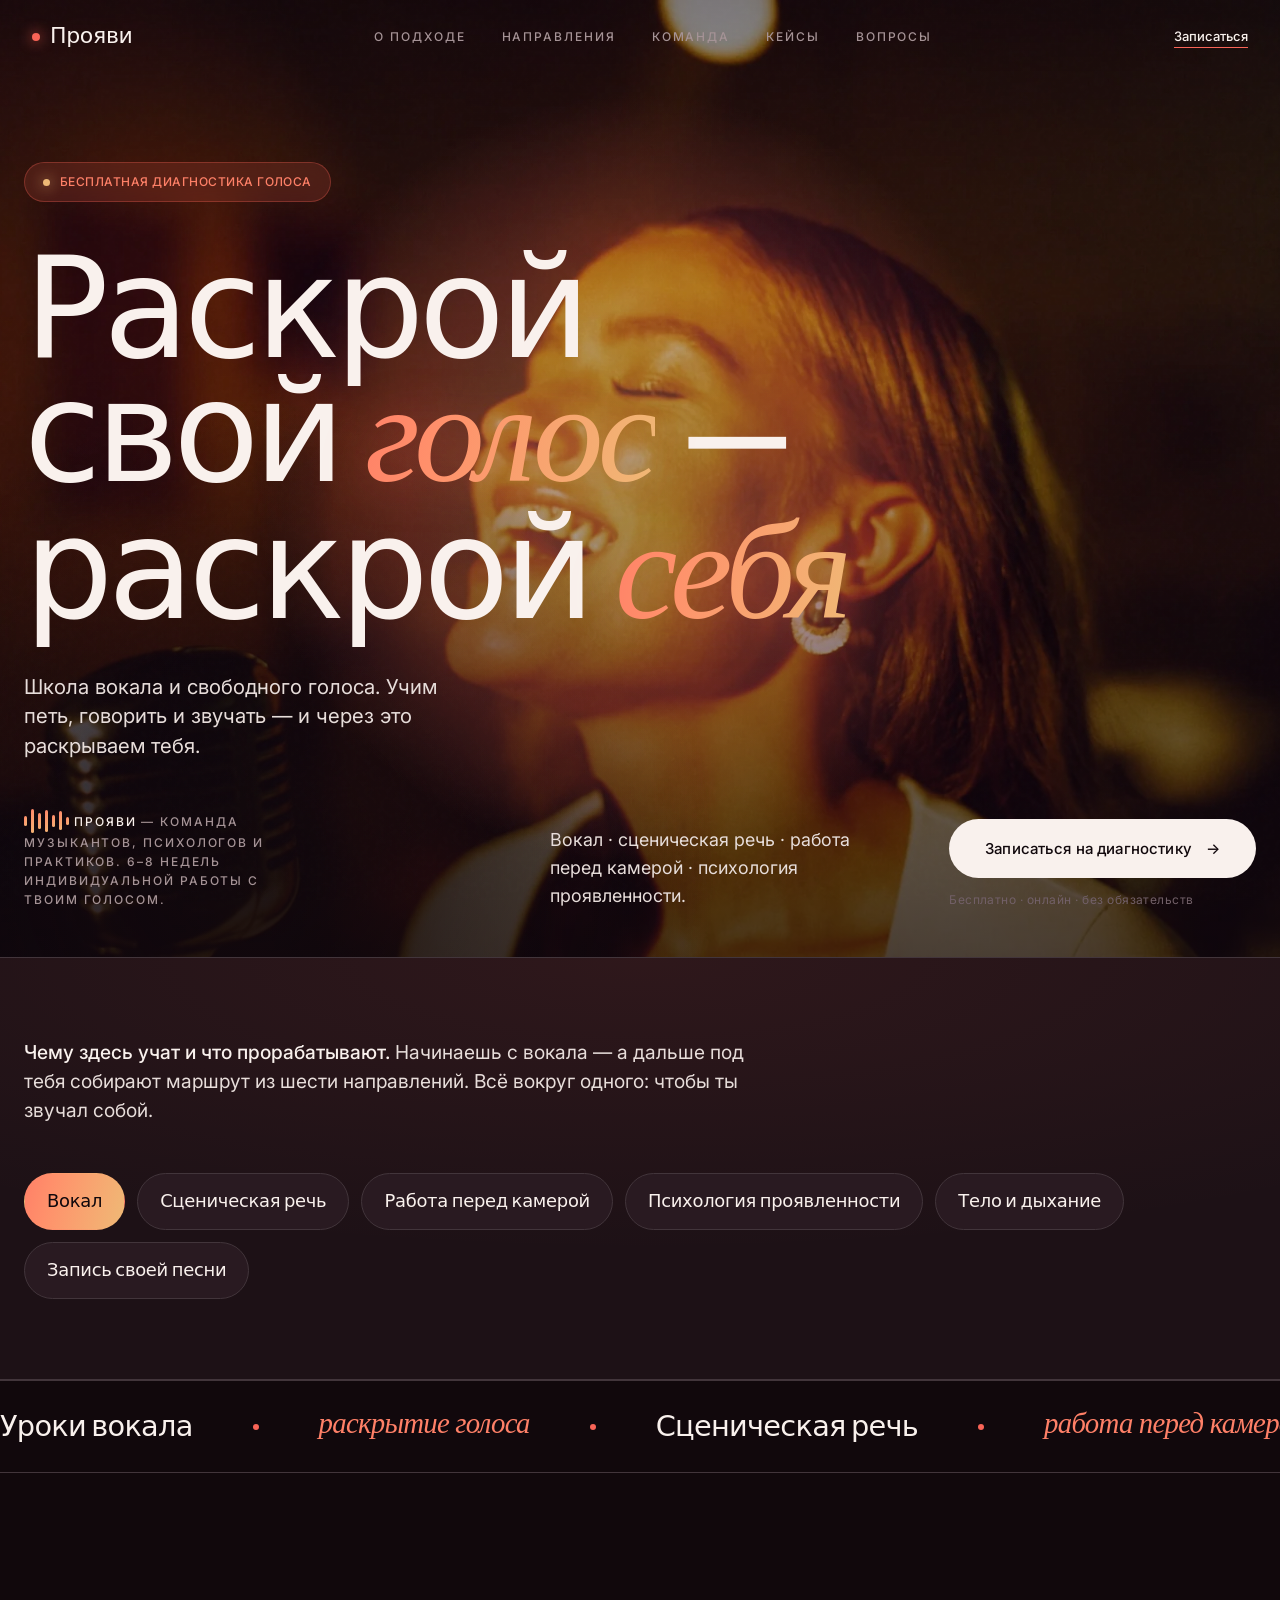
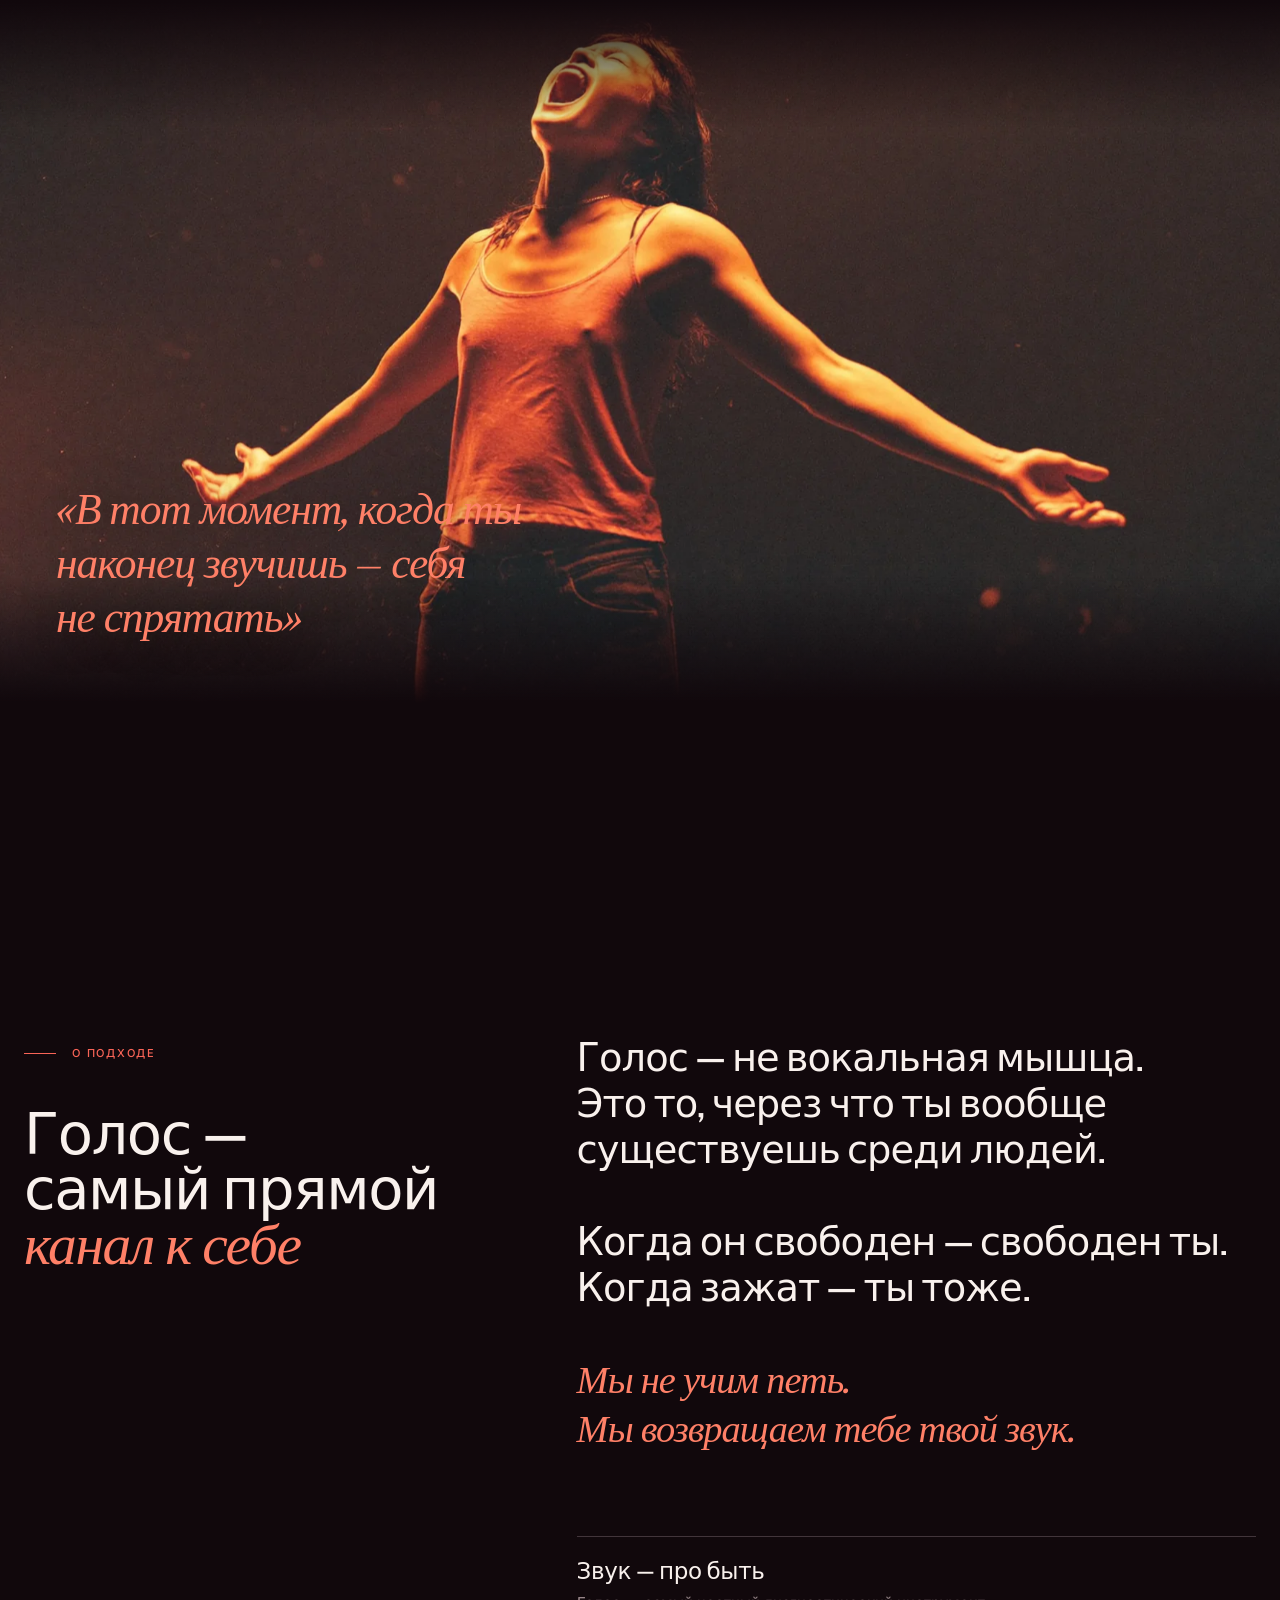
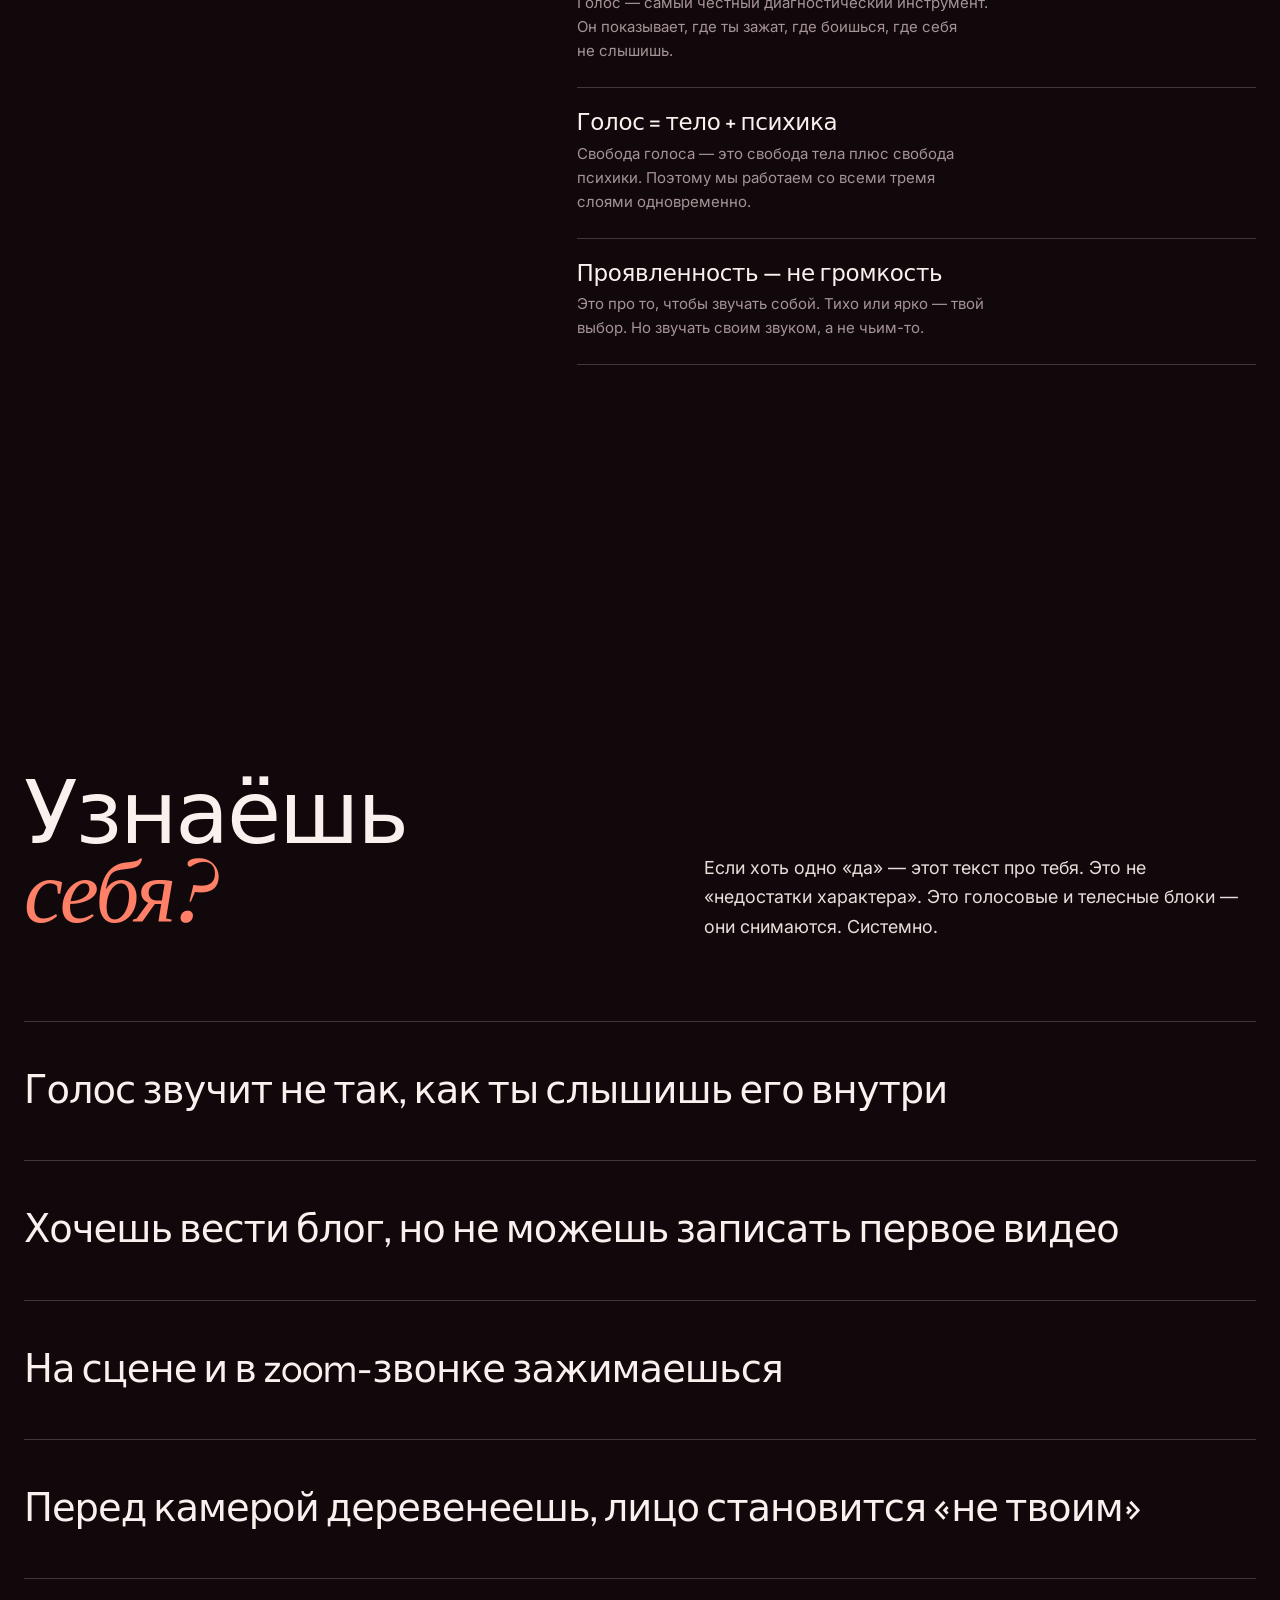
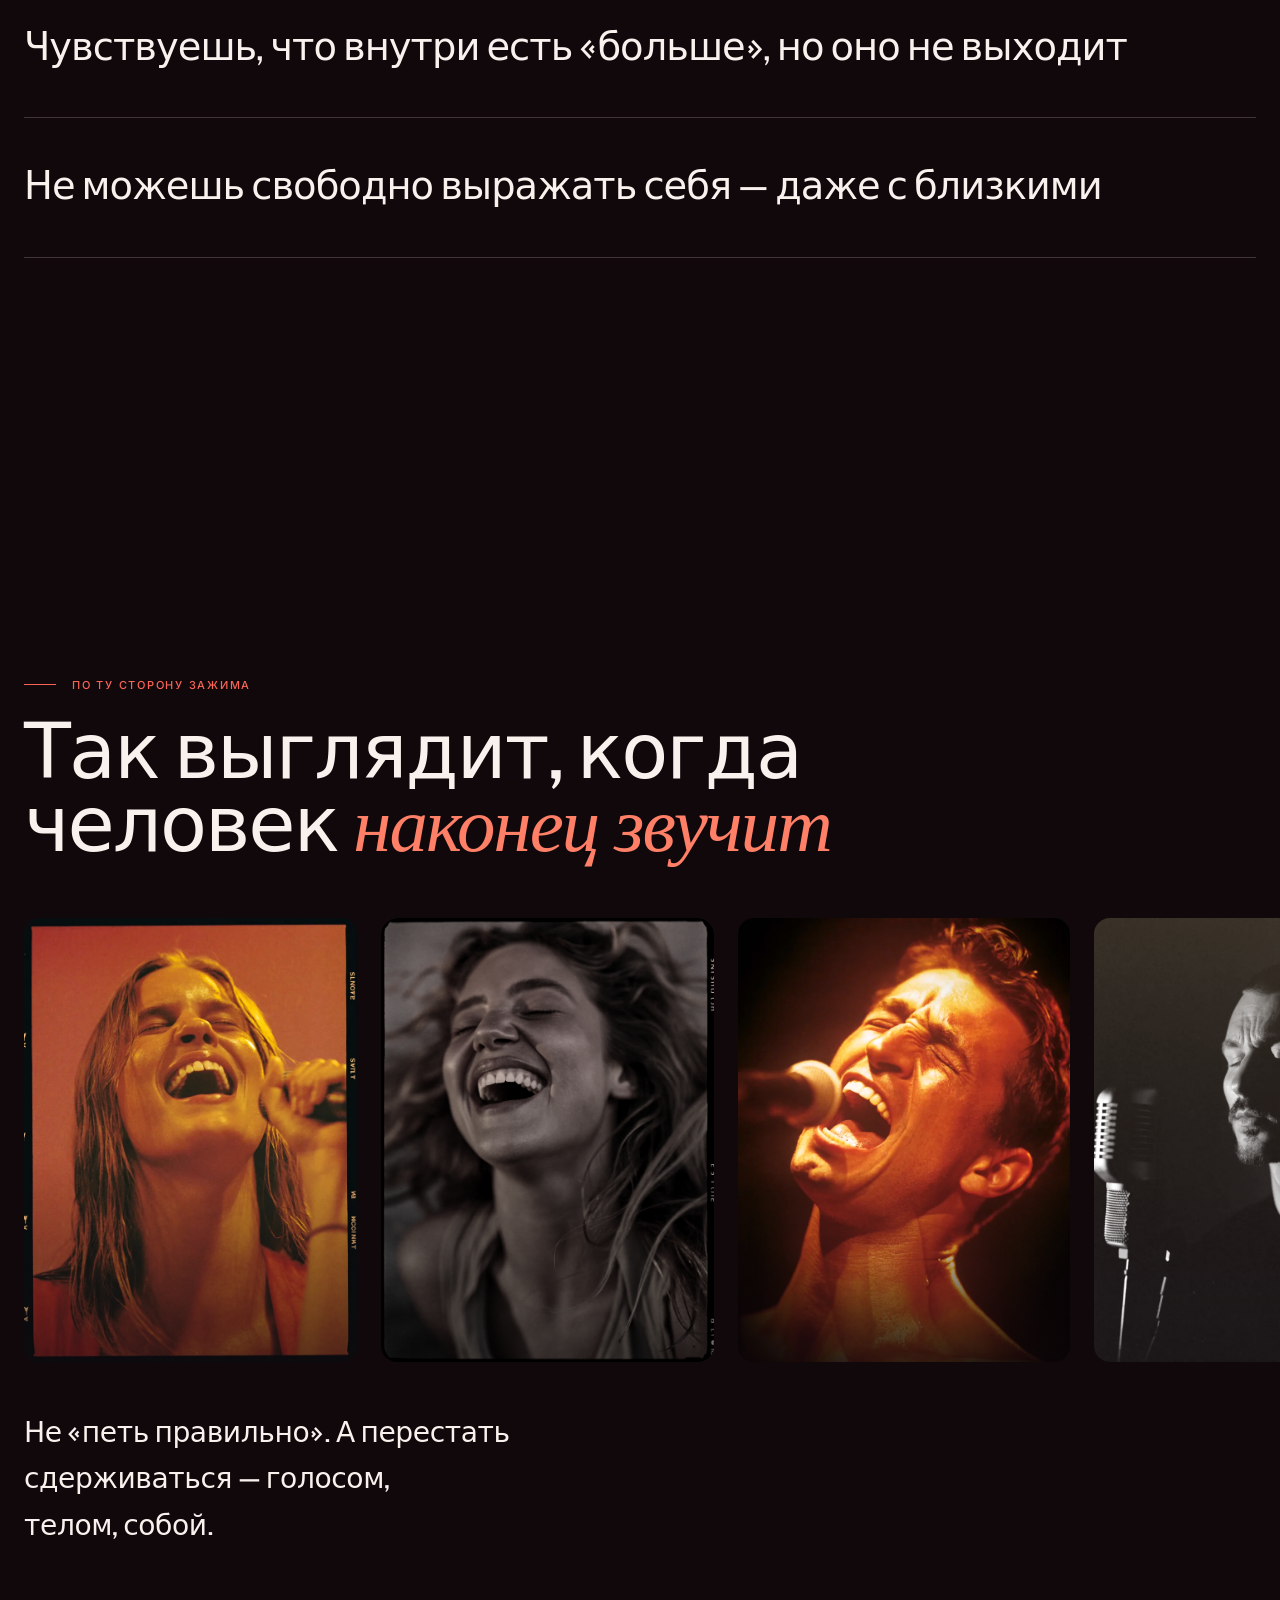
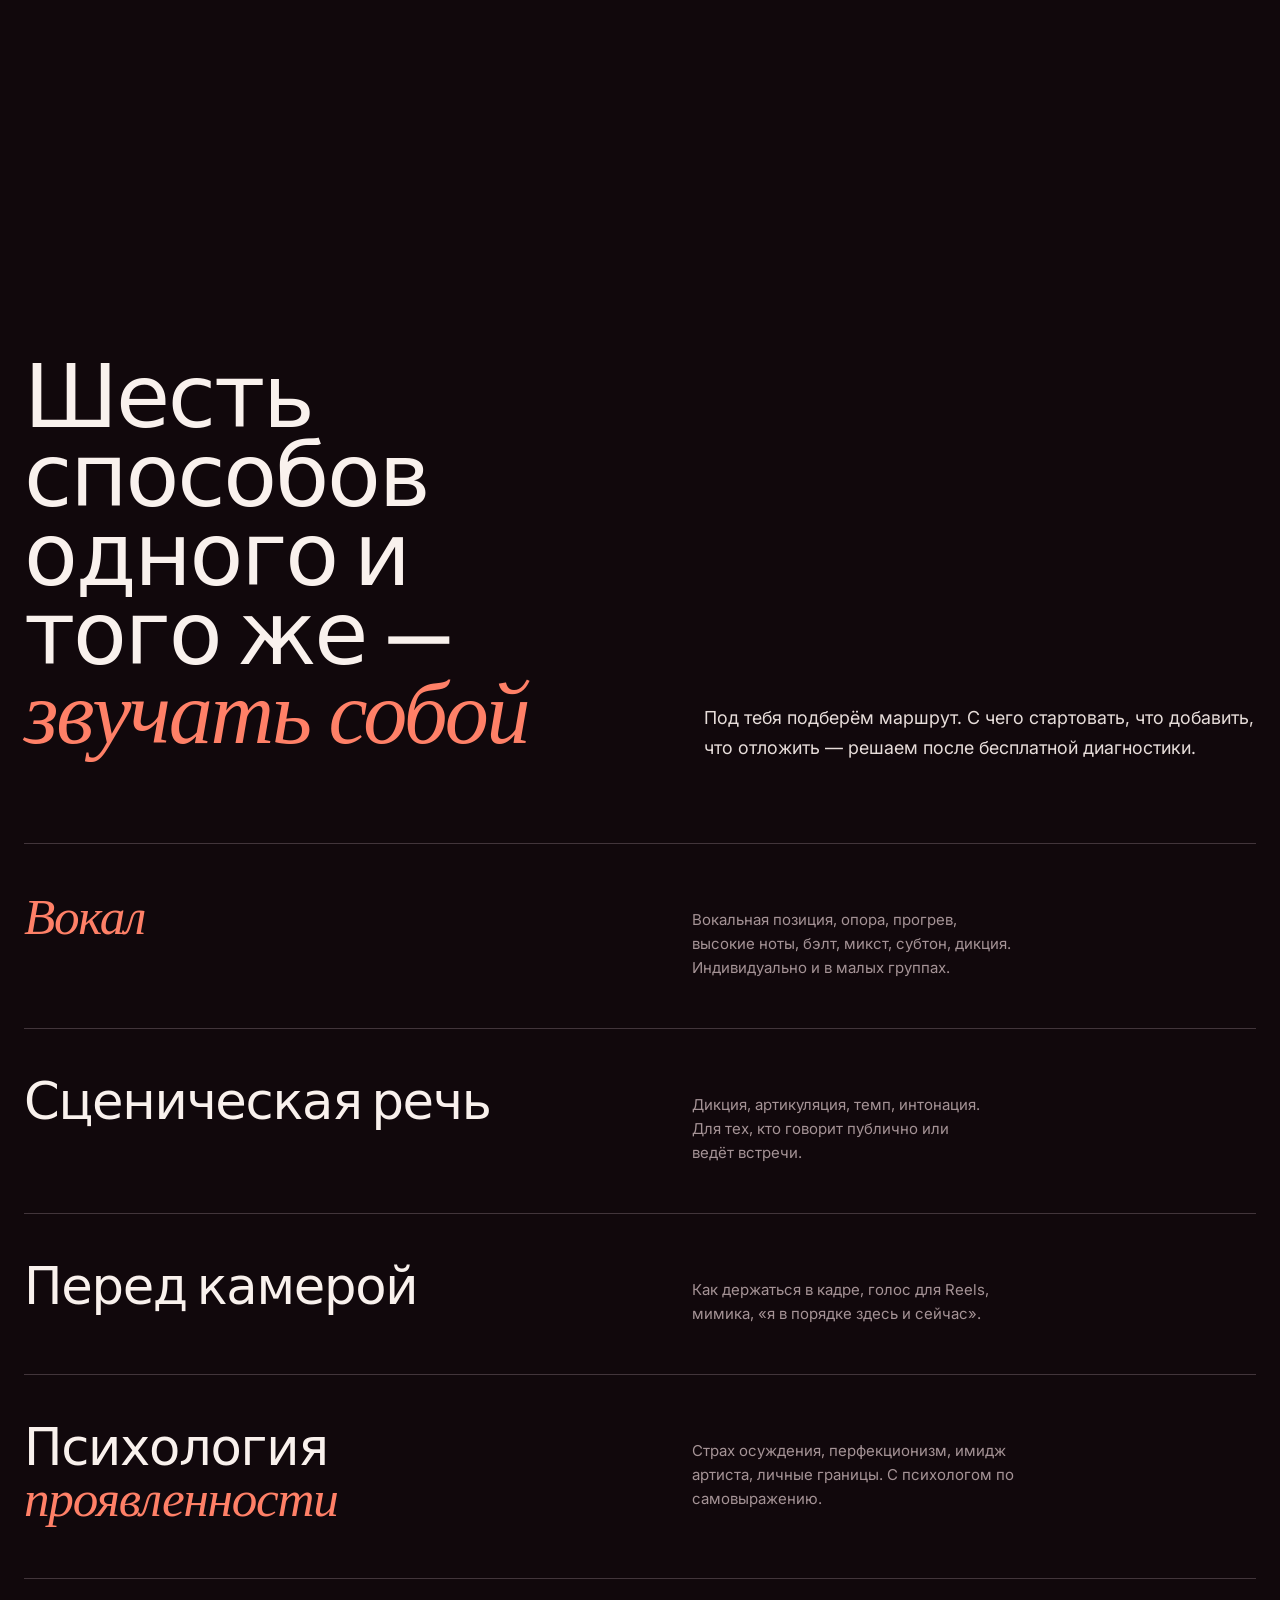
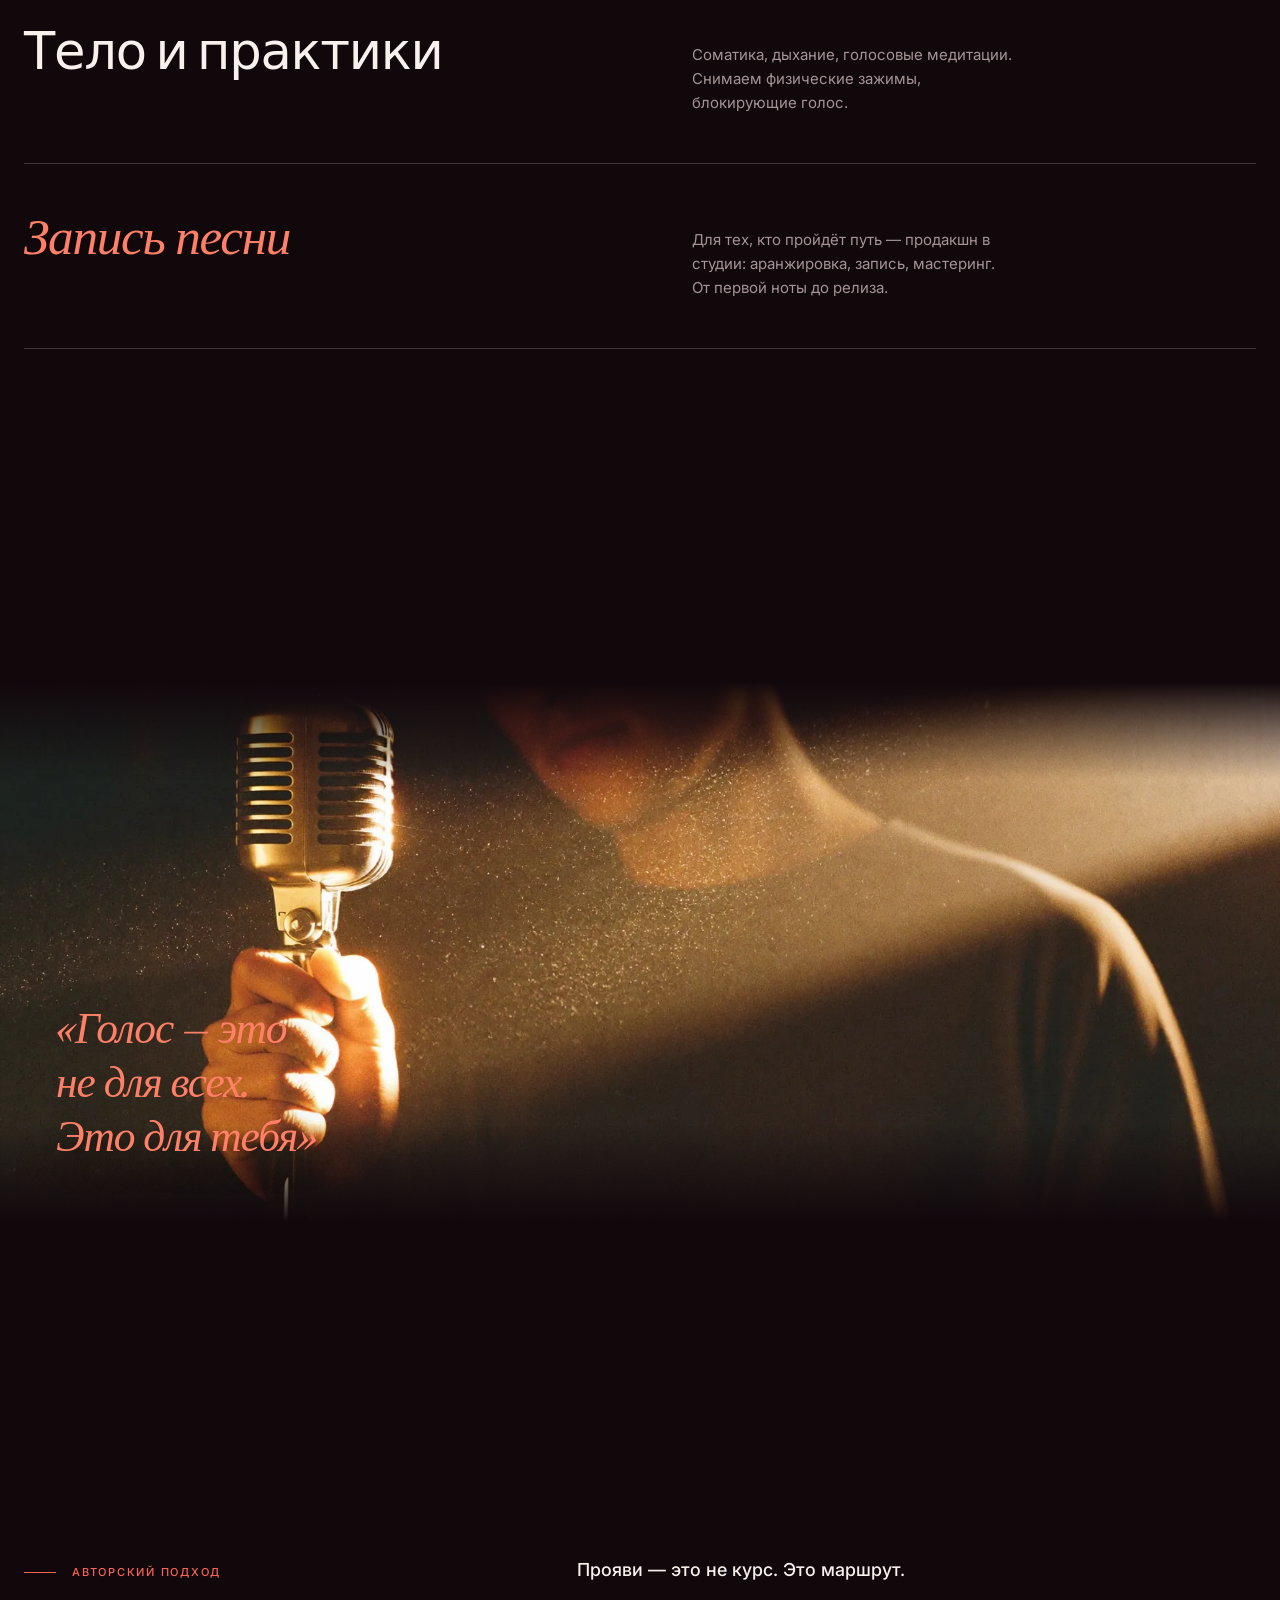
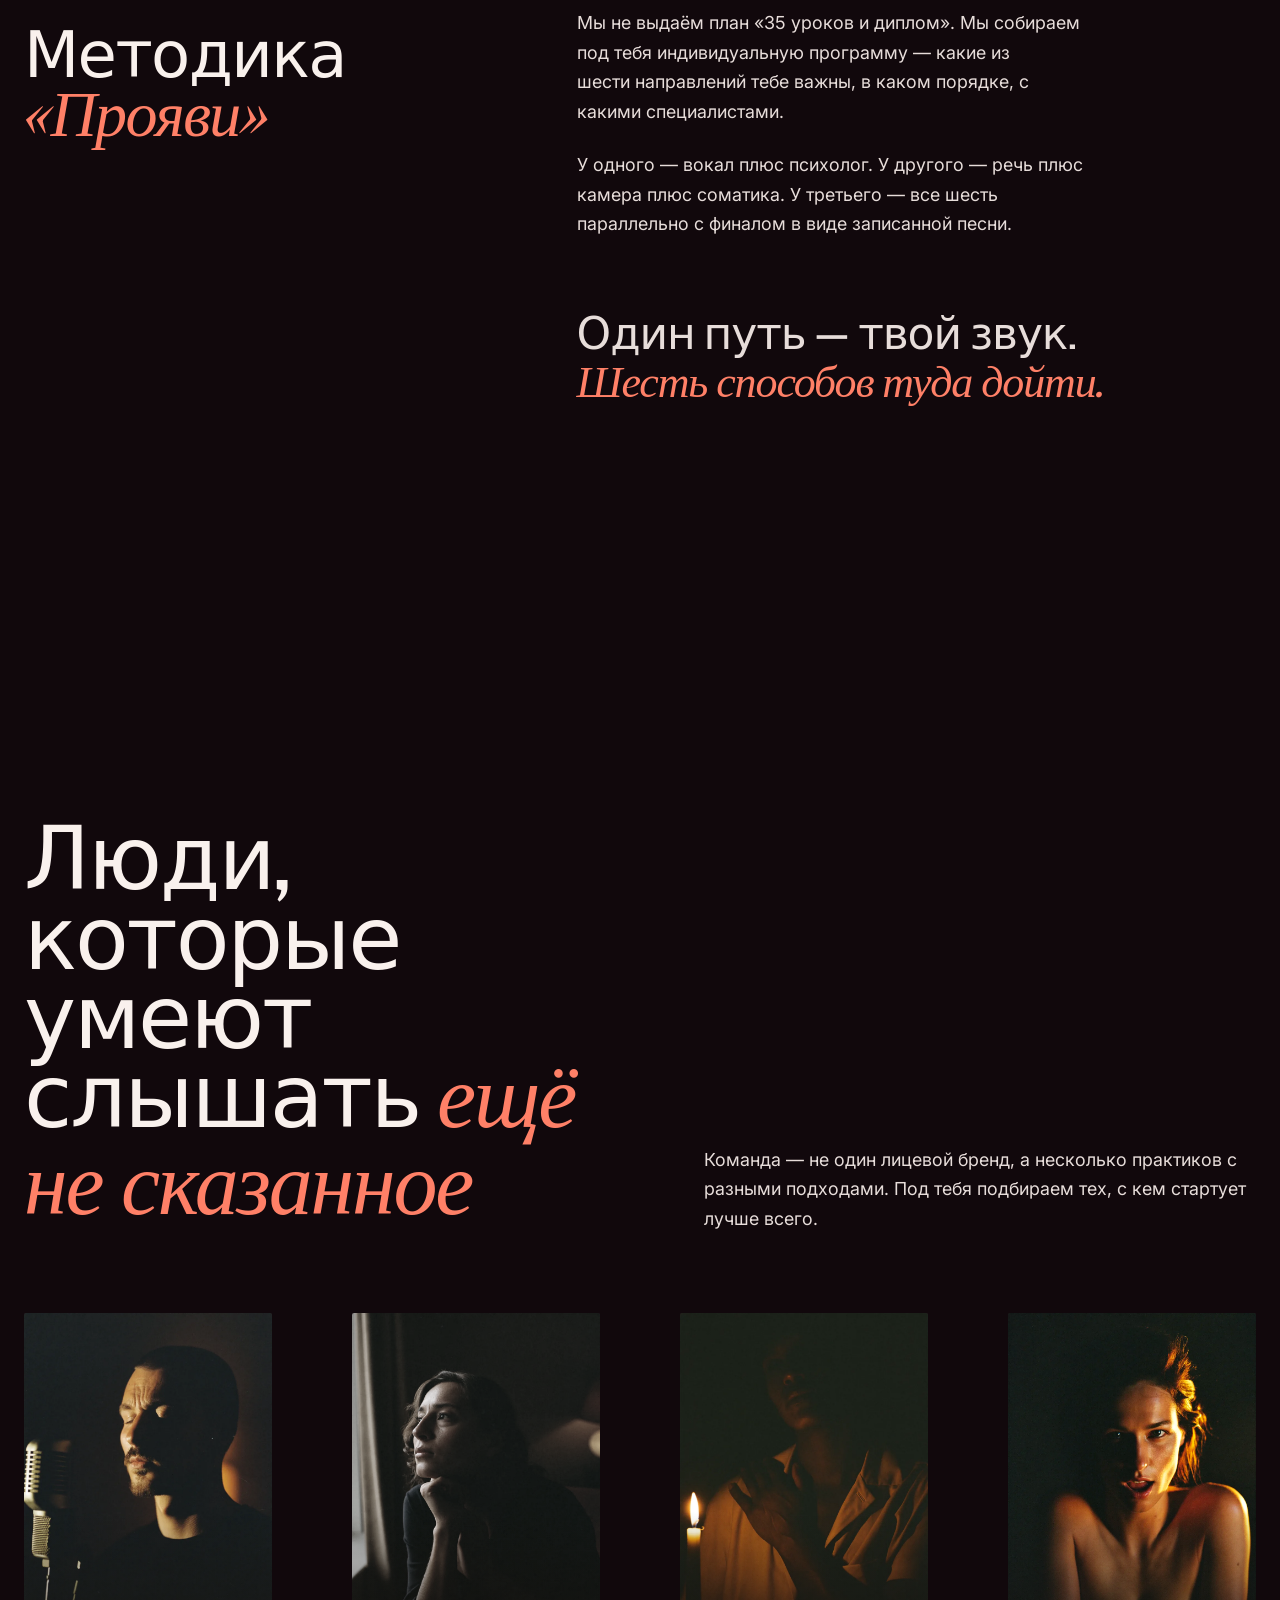
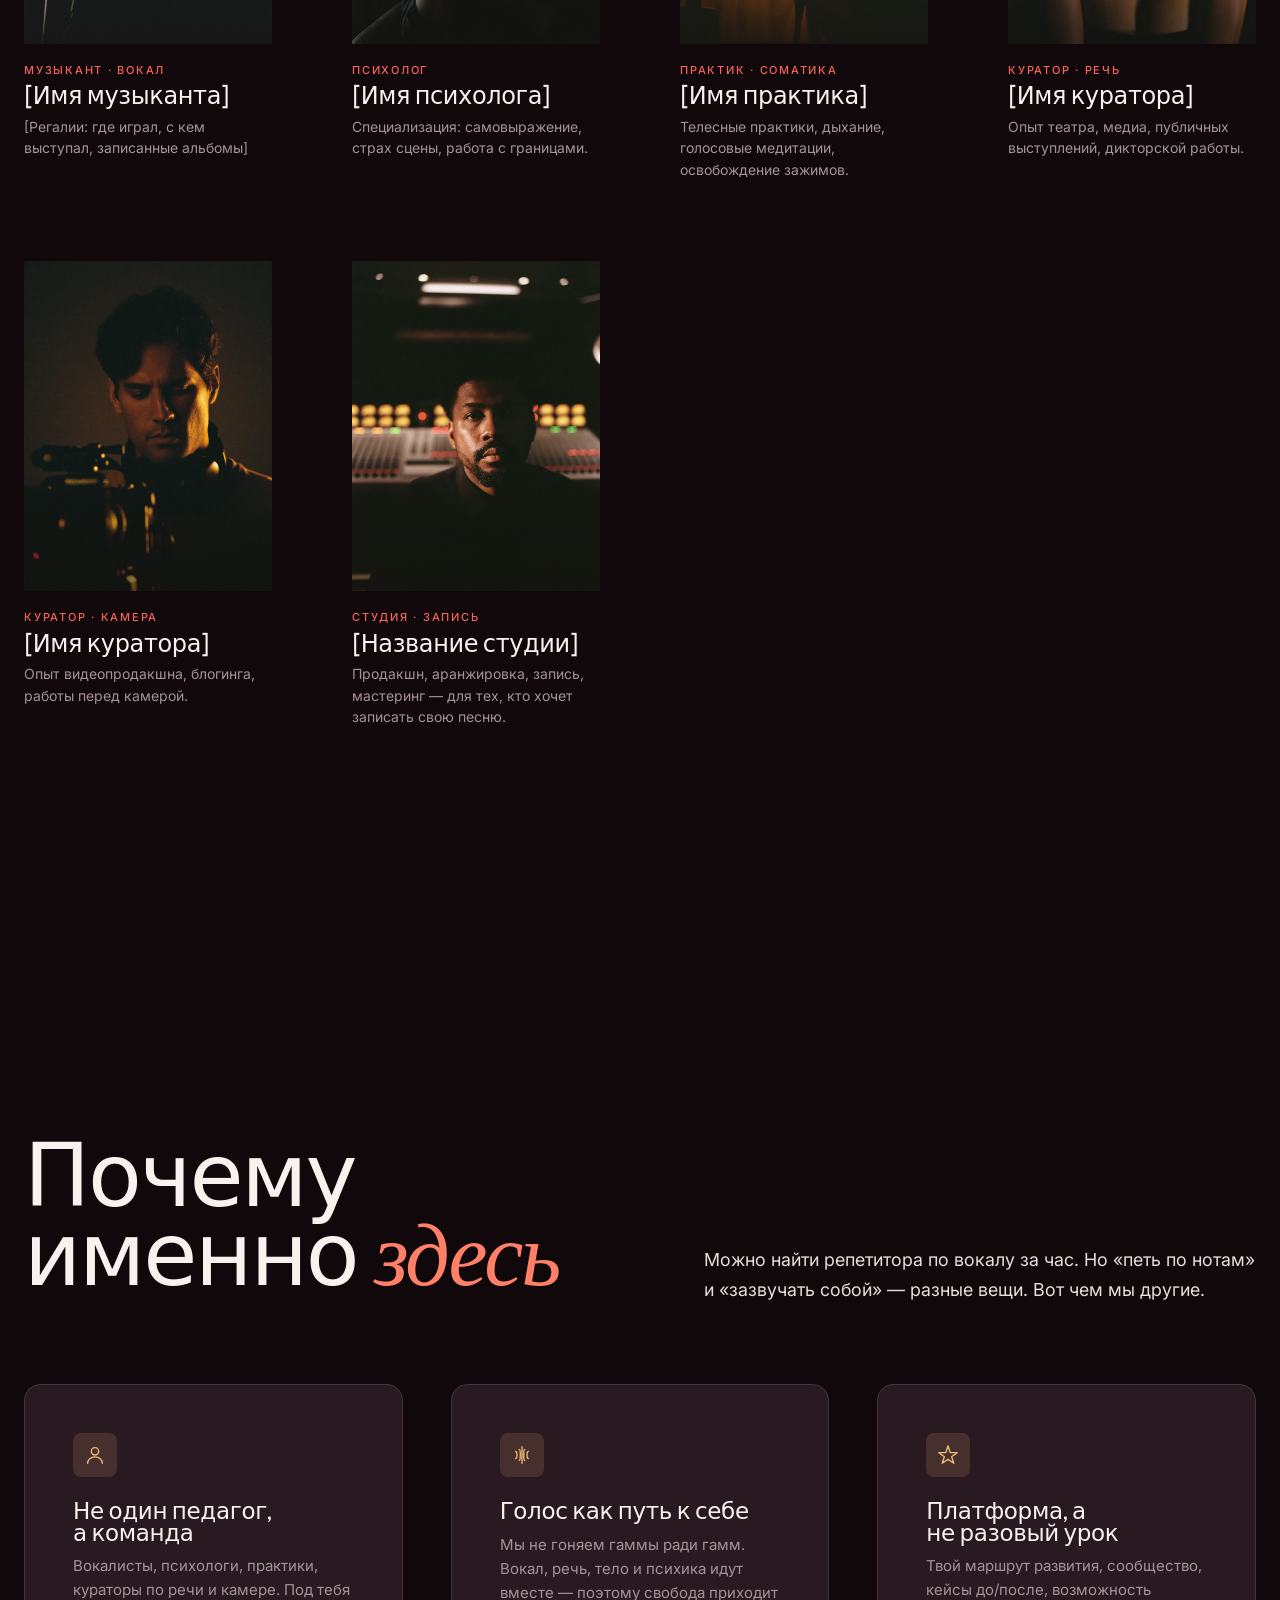
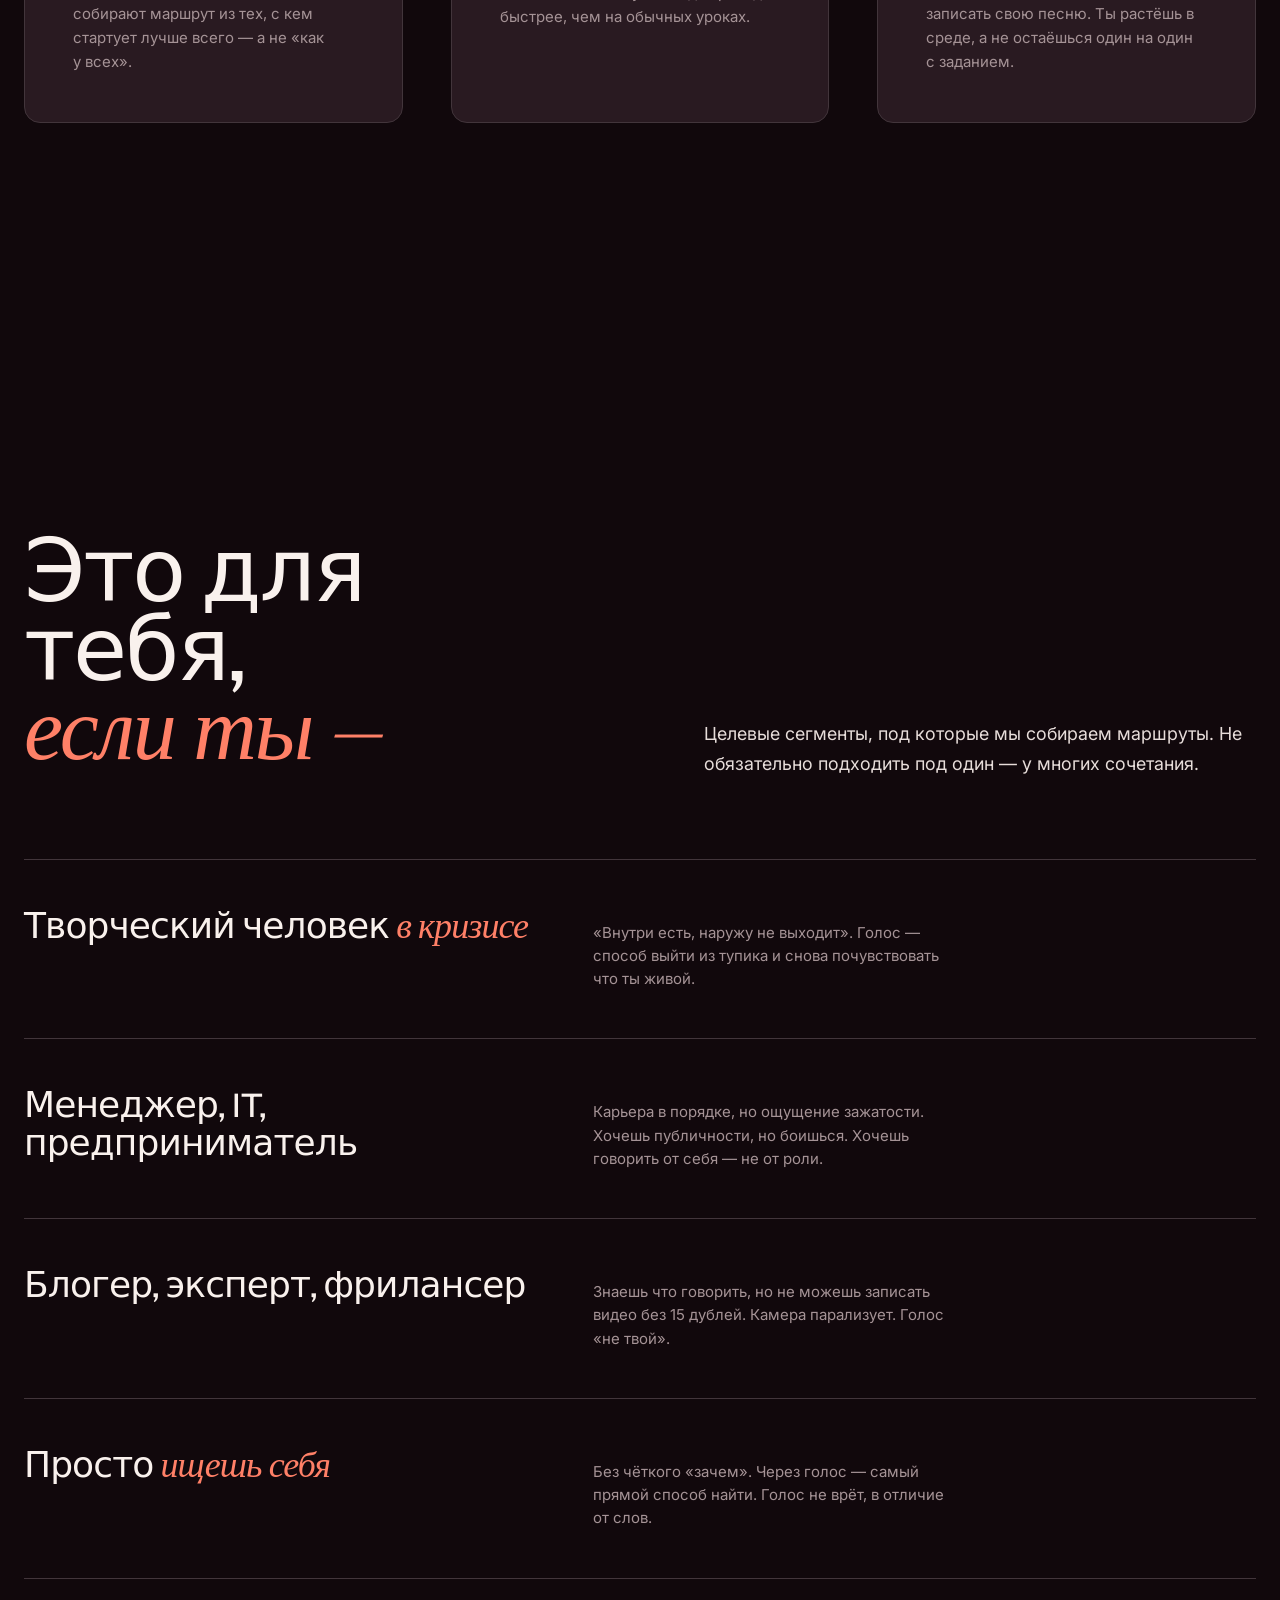
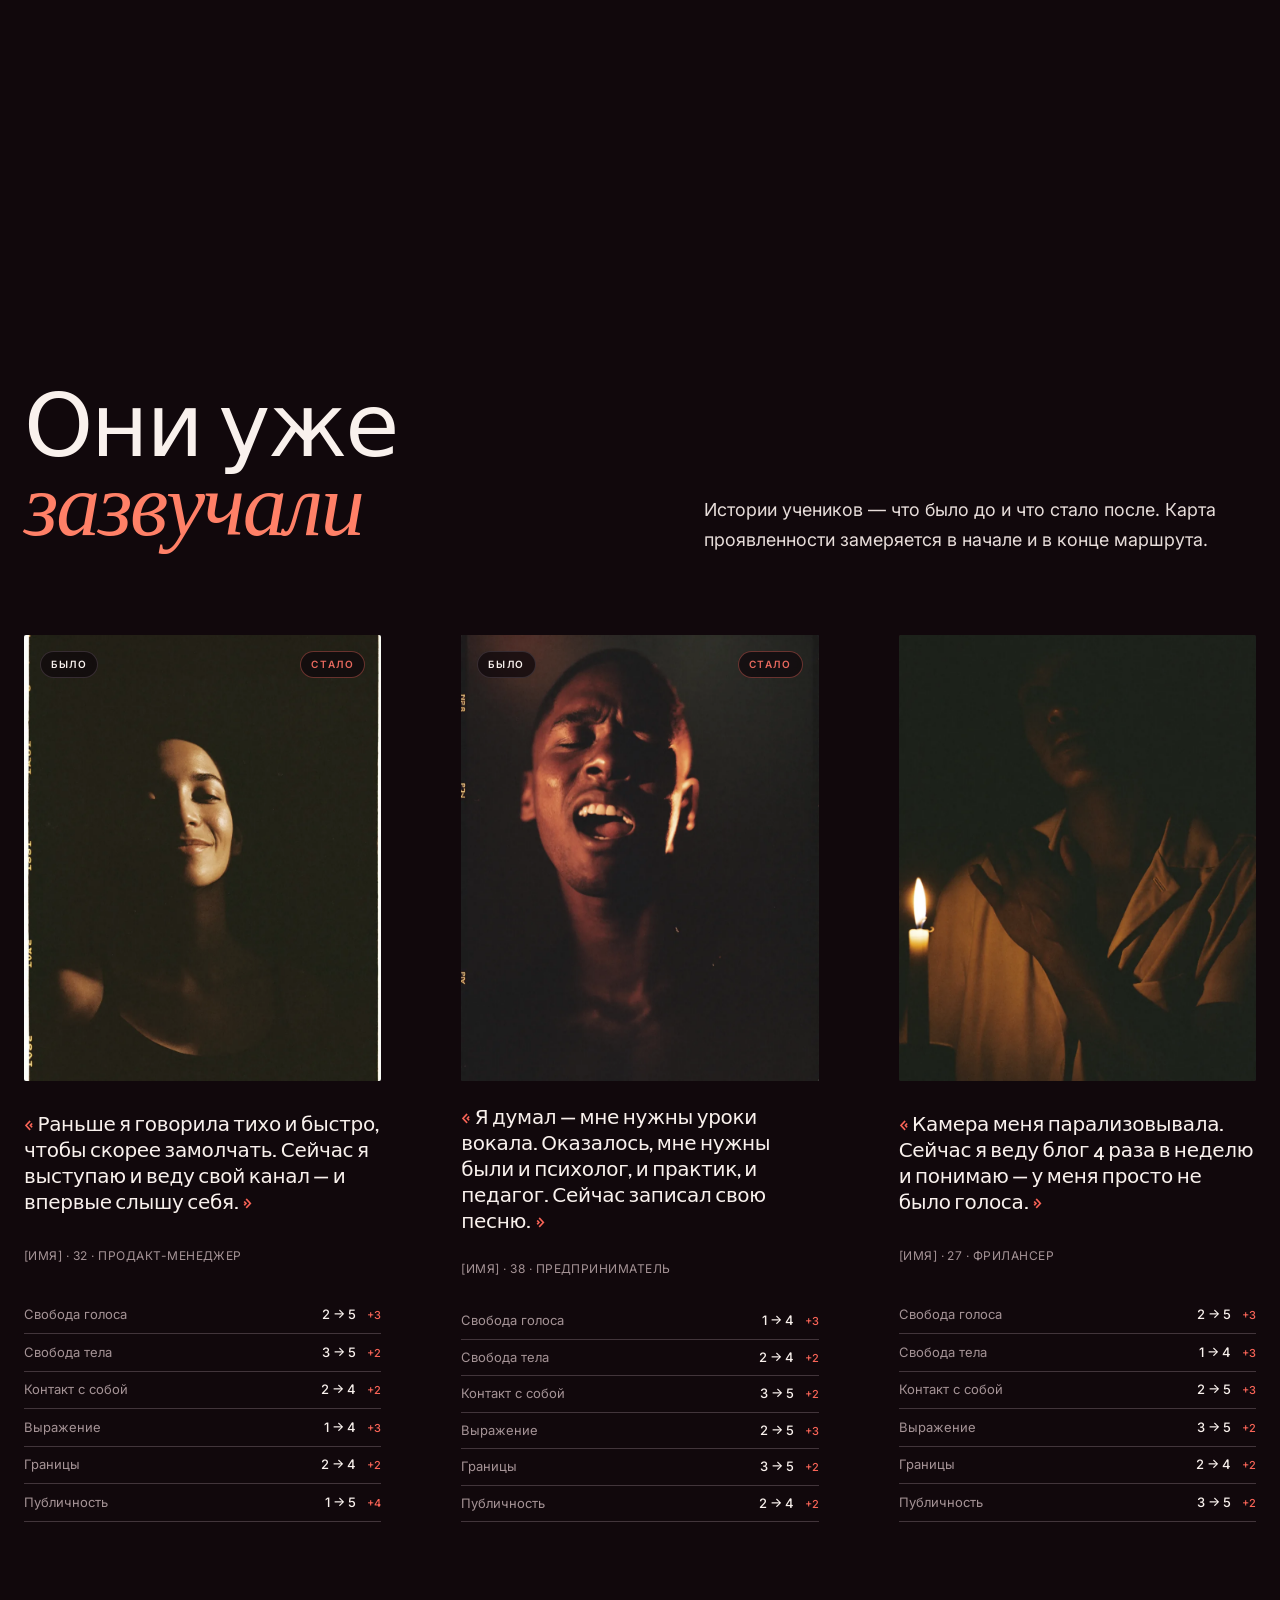
==== commit 27b25b9d: "V8: lead-magnet framing (free diagnostic = full valuable consultation), 'not a sales call' reassuran" ====
--- a/index.html
+++ b/index.html
@@ -518,39 +518,49 @@
       </div>
     </section>
 
-    <!-- ====================== WHAT YOU GET ====================== -->
-    <section class="getafter" id="getafter">
+    <!-- ====================== WHAT YOU GET — lead magnet (light zone) ====================== -->
+    <section class="getafter tone-light" id="getafter">
       <div class="container-wide">
         <div class="getafter-head" data-reveal>
-          <span class="eyebrow">Бесплатная диагностика</span>
-          <h2>Что ты унесёшь <em>с диагностики</em></h2>
-          <p>Это не «продающий звонок». За один разговор с куратором ты получаешь конкретику о своём голосе — даже если дальше не пойдёшь учиться.</p>
+          <span class="eyebrow">Бесплатный разбор голоса · не продажа</span>
+          <h2>За один разбор ты поймёшь о своём голосе больше, чем <em>за годы попыток</em></h2>
+          <p>Это полноценная консультация с куратором — обычно такой разбор платный. Здесь — бесплатно. И ты уходишь с конкретикой, даже если дальше не пойдёшь учиться.</p>
         </div>
         <div class="getafter-grid" data-reveal-stagger>
           <article class="getafter-item">
             <span class="ga-icon" aria-hidden="true"><svg viewBox="0 0 24 24"><path d="M3 12h4l3 8 4-16 3 8h4"/></svg></span>
-            <h3>Карта твоего голоса</h3>
-            <p>Оценим 6 граней проявленности: свобода голоса, тела, контакт с собой, выражение, границы и готовность звучать на людях.</p>
+            <h3>Карту своего голоса</h3>
+            <p>Разберём 6 граней проявленности по шкале — свобода голоса, тела, контакт с собой, выражение, границы и готовность звучать на людях. Увидишь себя в цифрах.</p>
           </article>
           <article class="getafter-item">
             <span class="ga-icon" aria-hidden="true"><svg viewBox="0 0 24 24"><circle cx="11" cy="11" r="7"/><path d="m21 21-4.3-4.3"/></svg></span>
             <h3>Где именно зажим</h3>
-            <p>Покажем, что держит твой голос — дыхание, тело, страх оценки или техника. Часто причина не там, где кажется.</p>
+            <p>Поймёшь, что держит твой голос — дыхание, тело, страх оценки или техника. Почти всегда причина не там, где кажется.</p>
           </article>
           <article class="getafter-item">
             <span class="ga-icon" aria-hidden="true"><svg viewBox="0 0 24 24"><path d="M4 6h10M4 12h16M4 18h7"/><circle cx="18" cy="6" r="2"/><circle cx="15" cy="18" r="2"/></svg></span>
-            <h3>Личный маршрут</h3>
-            <p>Из шести направлений соберём твой путь: с чего начать, что добавить, что отложить. Под твою цель, а не «программа для всех».</p>
+            <h3>Персональные рекомендации</h3>
+            <p>Что внедрить в первую очередь, что — потом. Конкретные упражнения и шаги под твою цель, а не «программа для всех».</p>
           </article>
           <article class="getafter-item">
             <span class="ga-icon" aria-hidden="true"><svg viewBox="0 0 24 24"><circle cx="12" cy="8" r="4"/><path d="M4 21c0-4 3.5-7 8-7s8 3 8 7"/></svg></span>
-            <h3>Своего специалиста</h3>
-            <p>Подберём, с кем тебе стартовать — вокалист, психолог или практик. И назовём первый конкретный шаг.</p>
-          </article>
-        </div>
+            <h3>План и своего специалиста</h3>
+            <p>Соберём маршрут на ближайший месяц и подберём, с кем стартовать — вокалист, психолог или практик. Уйдёшь с первым конкретным шагом.</p>
+          </article>
+        </div>
+
+        <div class="reassure" data-reveal>
+          <p class="reassure-title">Почему это <em>не</em> продающий звонок</p>
+          <ul class="reassure-list">
+            <li>Куратор не продаёт — он <strong>слушает</strong>. 70% времени говоришь ты.</li>
+            <li>Карту голоса с рекомендациями <strong>пришлём тебе после</strong> разговора — она остаётся у тебя.</li>
+            <li>В конце — <strong>конкретные шаги</strong>, а не «ну, подумайте». Решение пойти учиться — без давления, в своём темпе.</li>
+          </ul>
+        </div>
+
         <div class="getafter-cta">
           <a href="#form" class="btn btn-primary btn-lg" data-modal data-magnetic>
-            <span>Записаться на диагностику</span>
+            <span>Хочу разбор голоса</span>
             <span class="arrow" aria-hidden="true">→</span>
           </a>
           <p class="getafter-note">Бесплатно · онлайн · ни к чему не обязывает.</p>
--- a/styles/v7.css
+++ b/styles/v7.css
@@ -200,6 +200,92 @@
 
 .getafter-cta { margin-top: var(--space-xl); display: flex; align-items: center; gap: var(--space-lg); flex-wrap: wrap; }
 .getafter-note { font-size: 0.9375rem; color: var(--color-muted); max-width: 32ch; }
+
+/* reassurance — «не продающий звонок» */
+.reassure {
+  margin-top: var(--space-xl);
+  padding: var(--space-lg);
+  border-radius: var(--radius-lg);
+  background: color-mix(in oklch, var(--color-accent) 7%, var(--color-bg-elev));
+  border: 1px solid color-mix(in oklch, var(--color-accent) 22%, transparent);
+}
+.reassure-title {
+  font-family: var(--font-display);
+  font-size: clamp(1.125rem, 1.6vw, 1.5rem);
+  font-weight: 500;
+  color: var(--color-text-strong);
+  margin-bottom: var(--space-md);
+}
+.reassure-title em { font-family: var(--font-serif); font-style: italic; color: var(--color-accent); }
+.reassure-list { display: grid; gap: 12px; }
+.reassure-list li {
+  position: relative;
+  padding-left: 28px;
+  font-size: 0.9375rem;
+  line-height: 1.5;
+  color: var(--color-text);
+}
+.reassure-list li::before {
+  content: "";
+  position: absolute;
+  left: 0; top: 7px;
+  width: 14px; height: 8px;
+  border-left: 2px solid var(--color-accent);
+  border-bottom: 2px solid var(--color-accent);
+  transform: rotate(-45deg);
+}
+.reassure-list strong { color: var(--color-text-strong); font-weight: 600; }
+
+/* ============================================
+   TONE-LIGHT — светлая секция (ритм, передышка)
+   Перекартирование токенов внутри секции
+   ============================================ */
+.tone-light {
+  --color-bg:          oklch(0.958 0.012 70);
+  --color-bg-elev:     oklch(0.978 0.010 75);
+  --color-bg-card:     oklch(0.995 0.004 80);
+  --color-text:        oklch(0.320 0.020 350);
+  --color-text-strong: oklch(0.180 0.020 350);
+  --color-muted:       oklch(0.480 0.018 350);
+  --color-dim:         oklch(0.600 0.016 350);
+  --color-line:        oklch(0.885 0.012 70);
+  --color-line-soft:   oklch(0.930 0.010 72);
+  --color-accent:      oklch(0.560 0.200 28);   /* глубже — контраст на светлом */
+  --color-accent-soft: oklch(0.600 0.190 30);
+  background: var(--color-bg) !important;
+  color: var(--color-text);
+}
+.tone-light.getafter {
+  background:
+    radial-gradient(120% 90% at 100% 0%, color-mix(in oklch, var(--color-accent) 9%, transparent), transparent 55%),
+    var(--color-bg) !important;
+  border-top: none;
+}
+/* мягкие скруглённые края светлого острова */
+.tone-light { border-radius: 0; }
+
+/* ============================================
+   IMAGE VARIETY — уйти от «одинаковой AI-обработки»
+   Разные тон/контраст по позициям
+   ============================================ */
+.mood-item:nth-child(2) img { filter: grayscale(0.9) contrast(1.08) brightness(0.95); }
+.mood-item:nth-child(2)::after {
+  background: linear-gradient(180deg, color-mix(in oklch, var(--color-accent) 22%, transparent), color-mix(in oklch, var(--color-bg) 50%, transparent));
+  mix-blend-mode: multiply;
+}
+.mood-item:nth-child(3) img { filter: saturate(1.25) contrast(1.05) hue-rotate(-6deg); }
+.mood-item:nth-child(4) img { filter: grayscale(1) contrast(1.12); }
+.mood-item:nth-child(4)::after {
+  background: linear-gradient(180deg, color-mix(in oklch, var(--color-gold) 16%, transparent), color-mix(in oklch, var(--color-bg) 55%, transparent));
+  mix-blend-mode: screen;
+}
+.mood-item:nth-child(5) img { filter: saturate(0.85) brightness(1.05) contrast(1.04); }
+
+/* team — лёгкая вариативность, без «штампа» */
+.person-card:nth-child(2) .person-photo img { filter: grayscale(0.7) contrast(1.05); }
+.person-card:nth-child(4) .person-photo img { filter: saturate(1.15) contrast(1.03); }
+.person-card:nth-child(2):hover .person-photo img,
+.person-card:nth-child(4):hover .person-photo img { filter: saturate(1.1); }
 
 /* ============================================
    MODAL — лид-форма (короткая анкета)
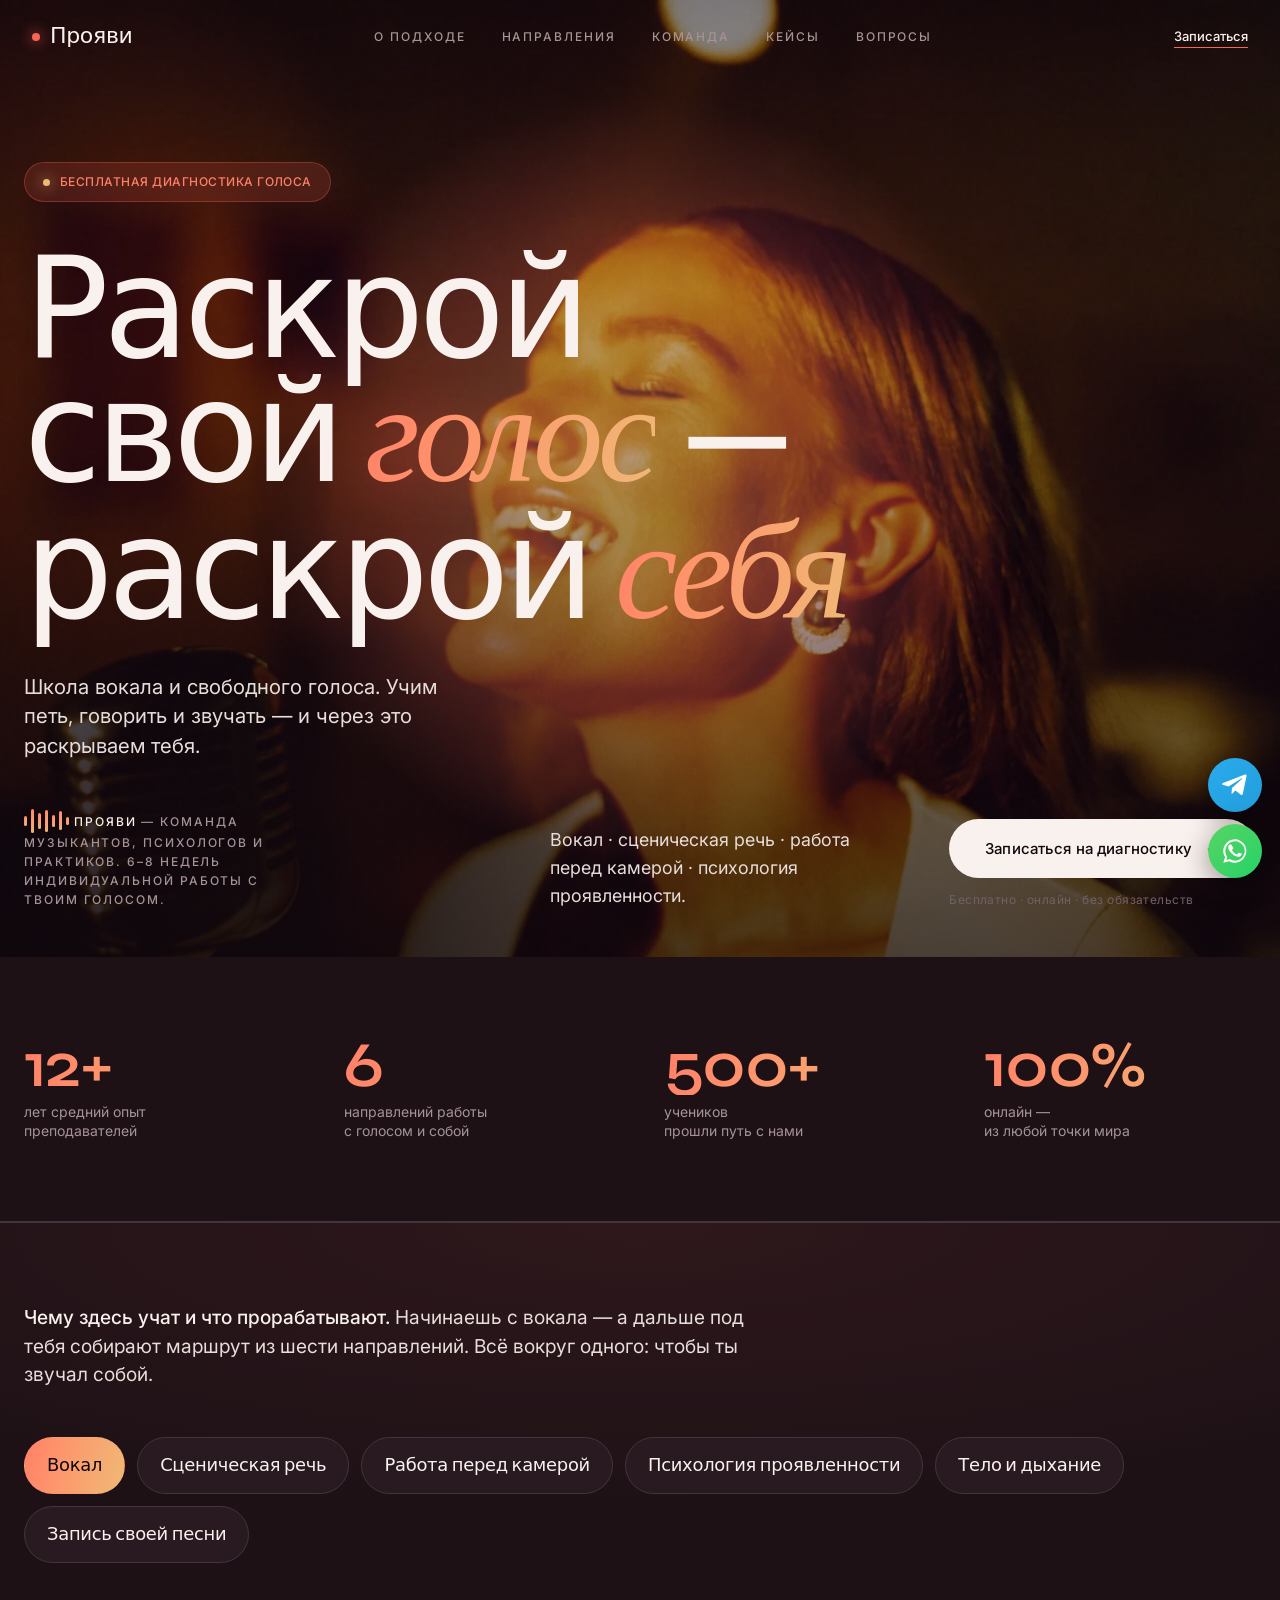
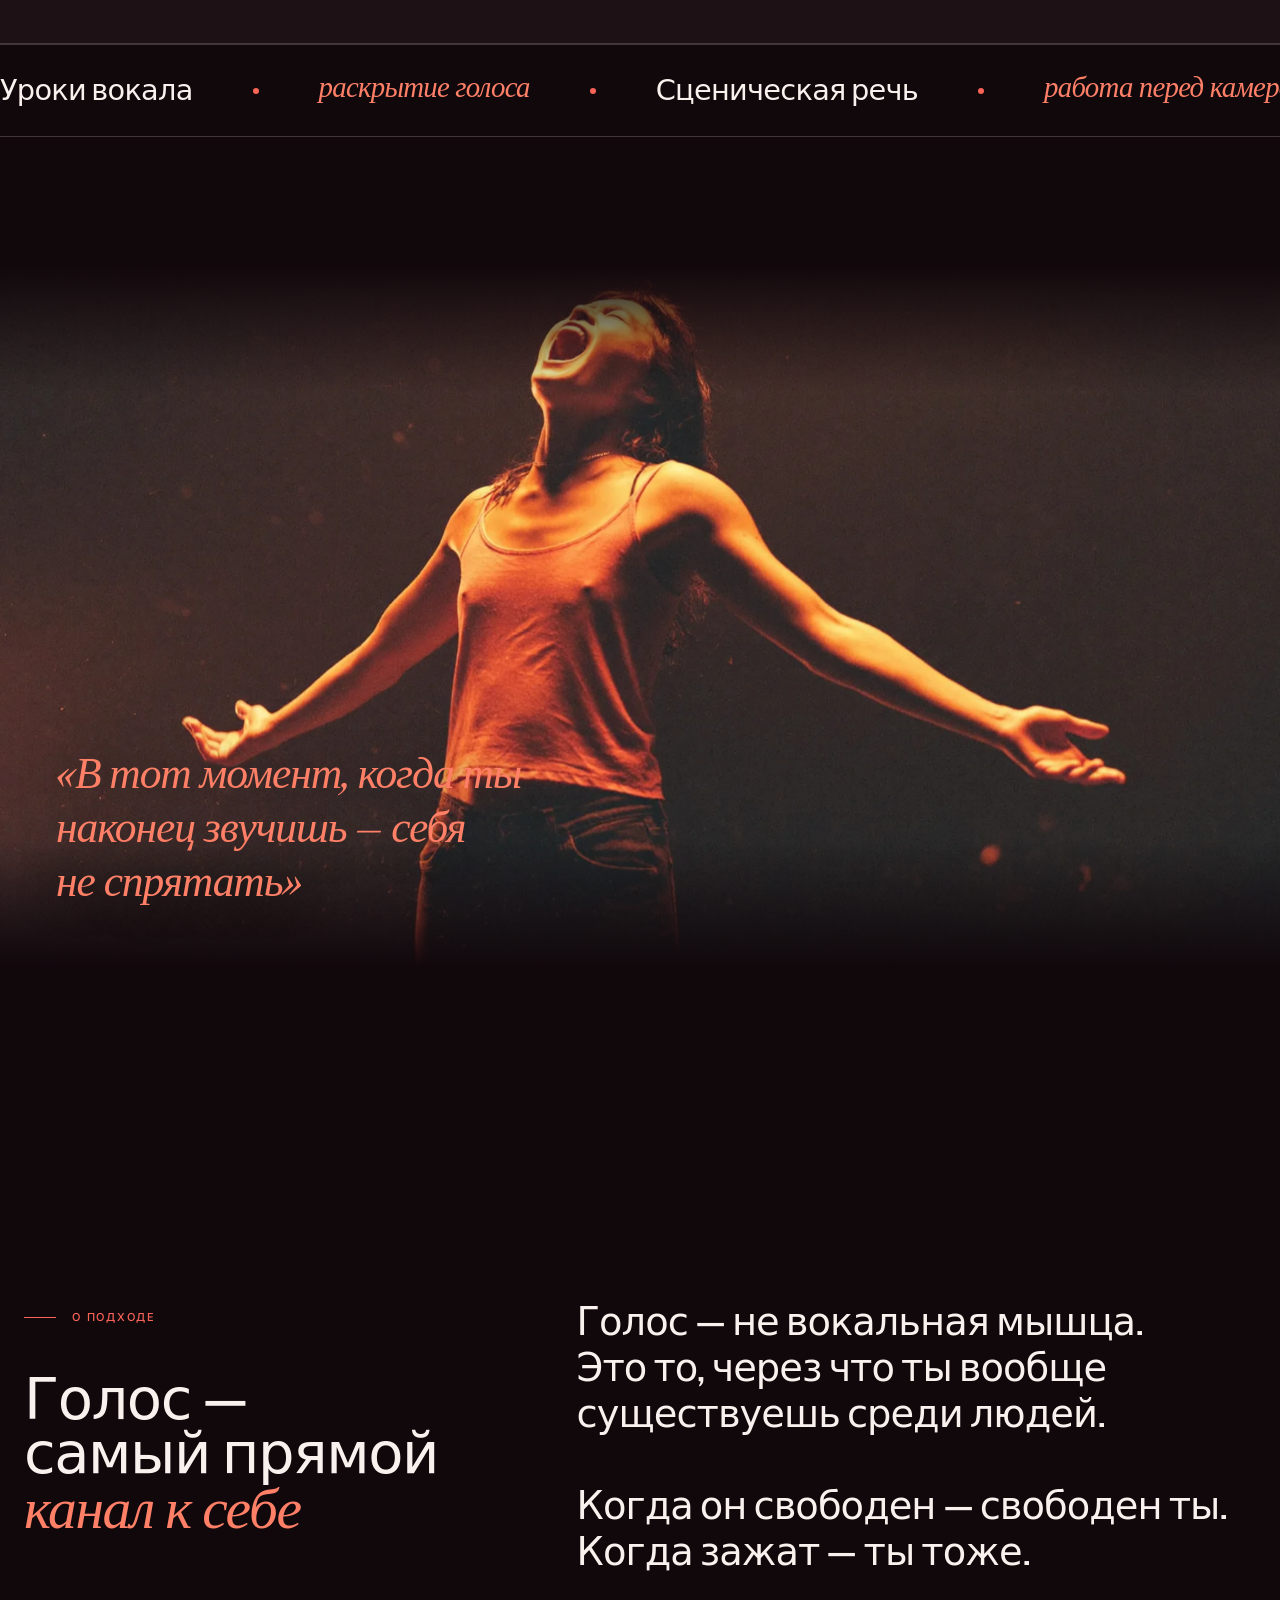
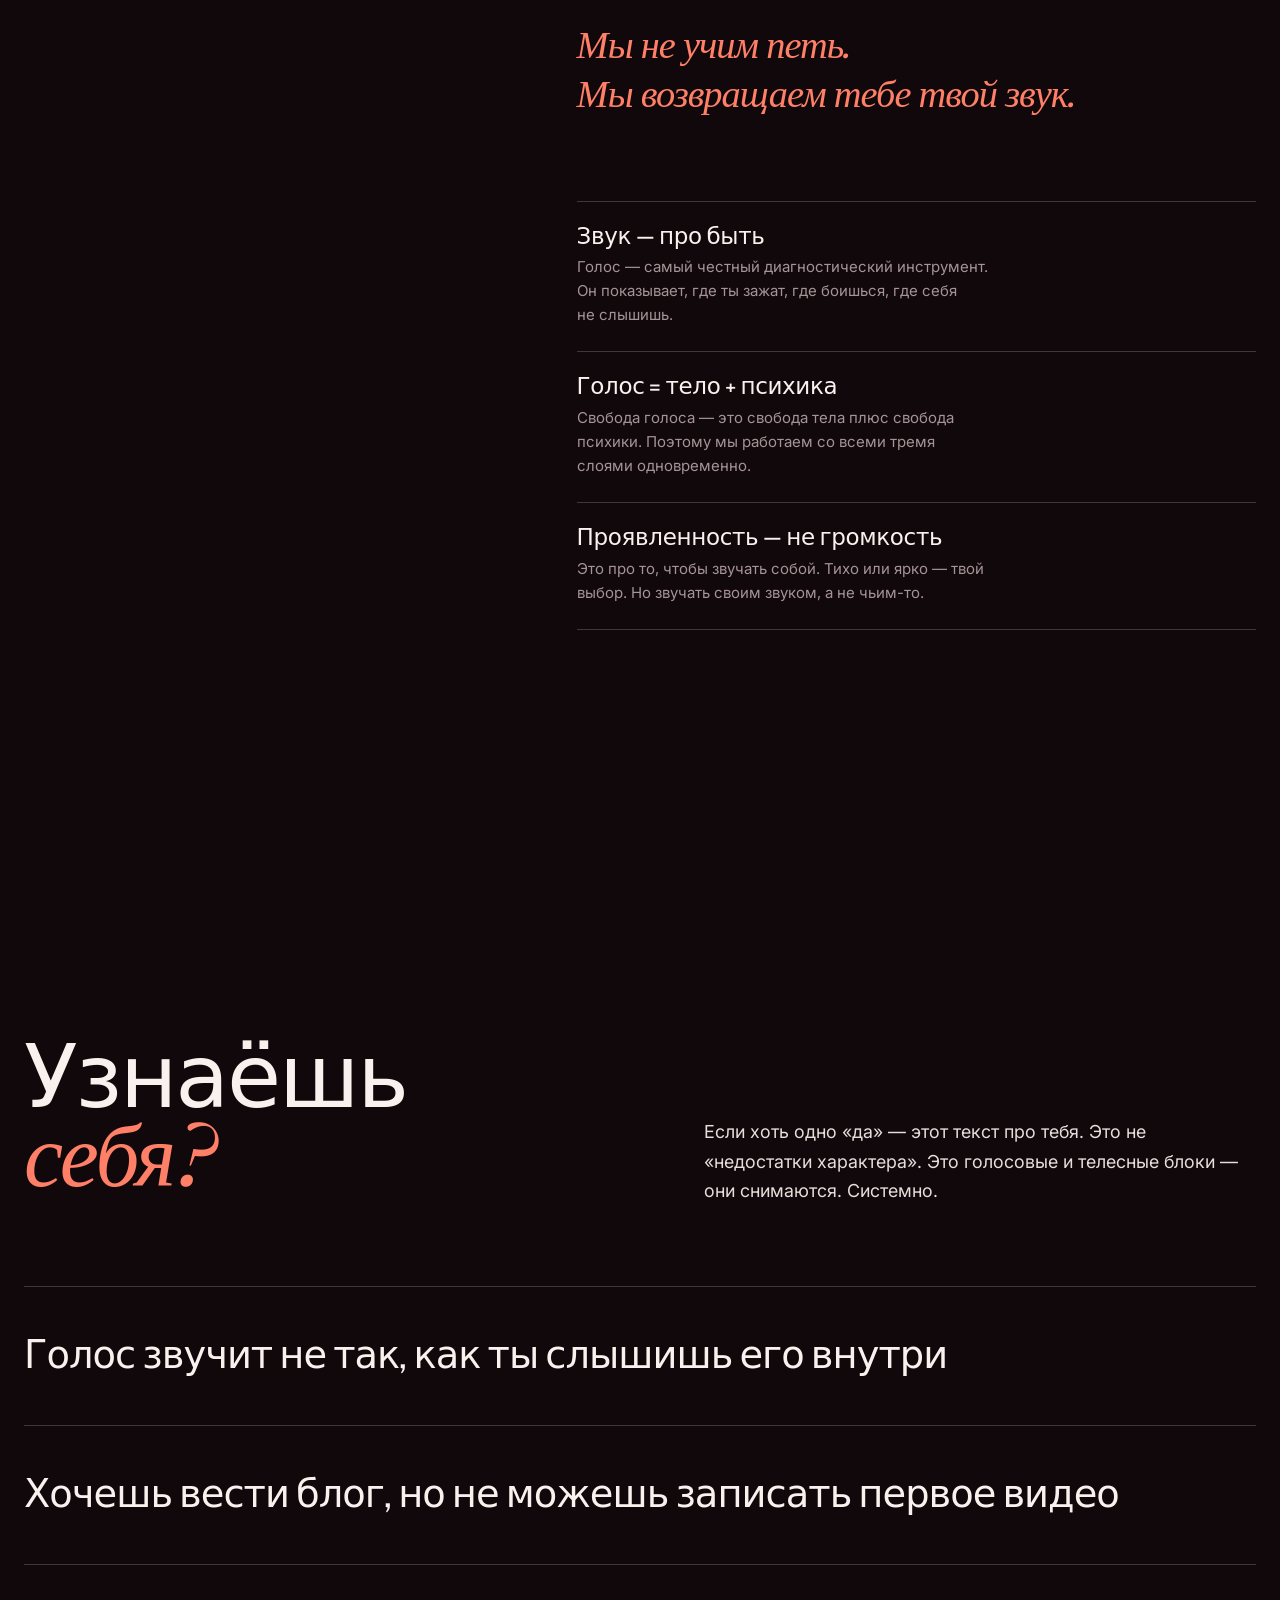
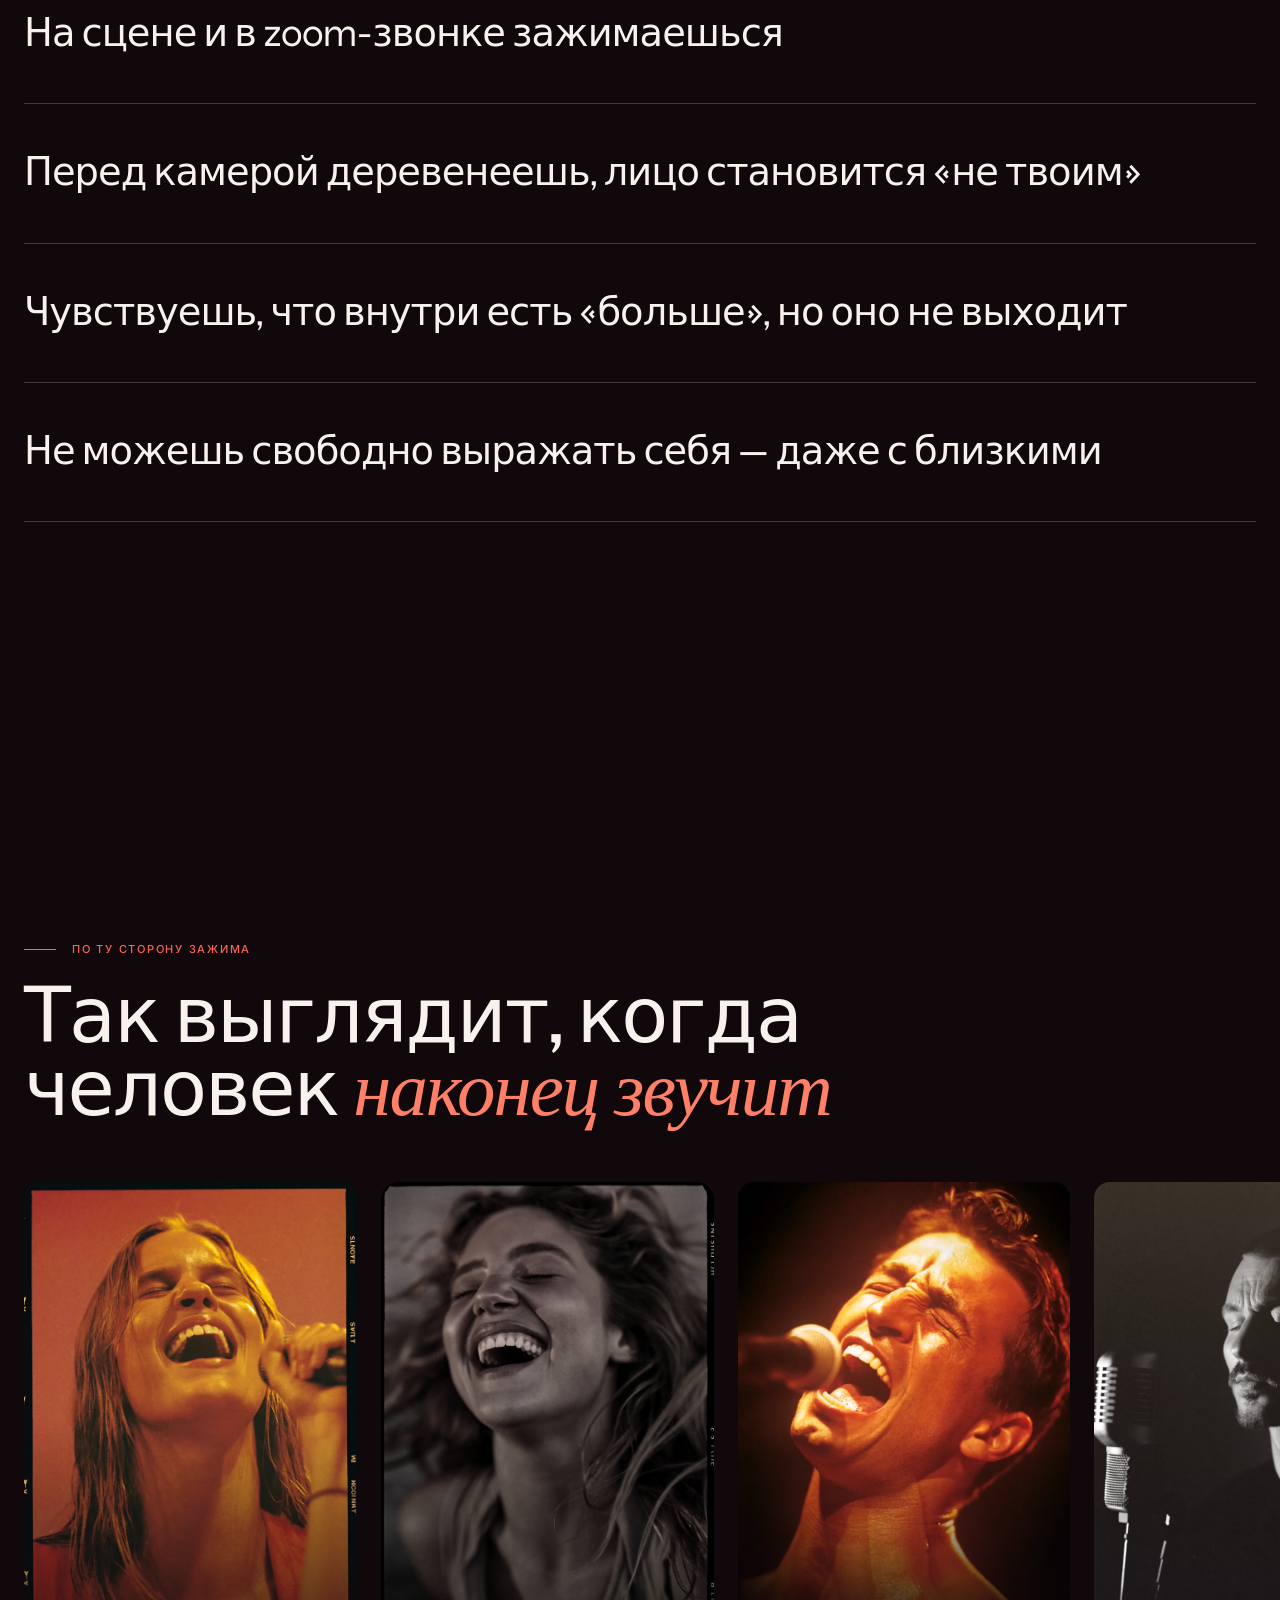
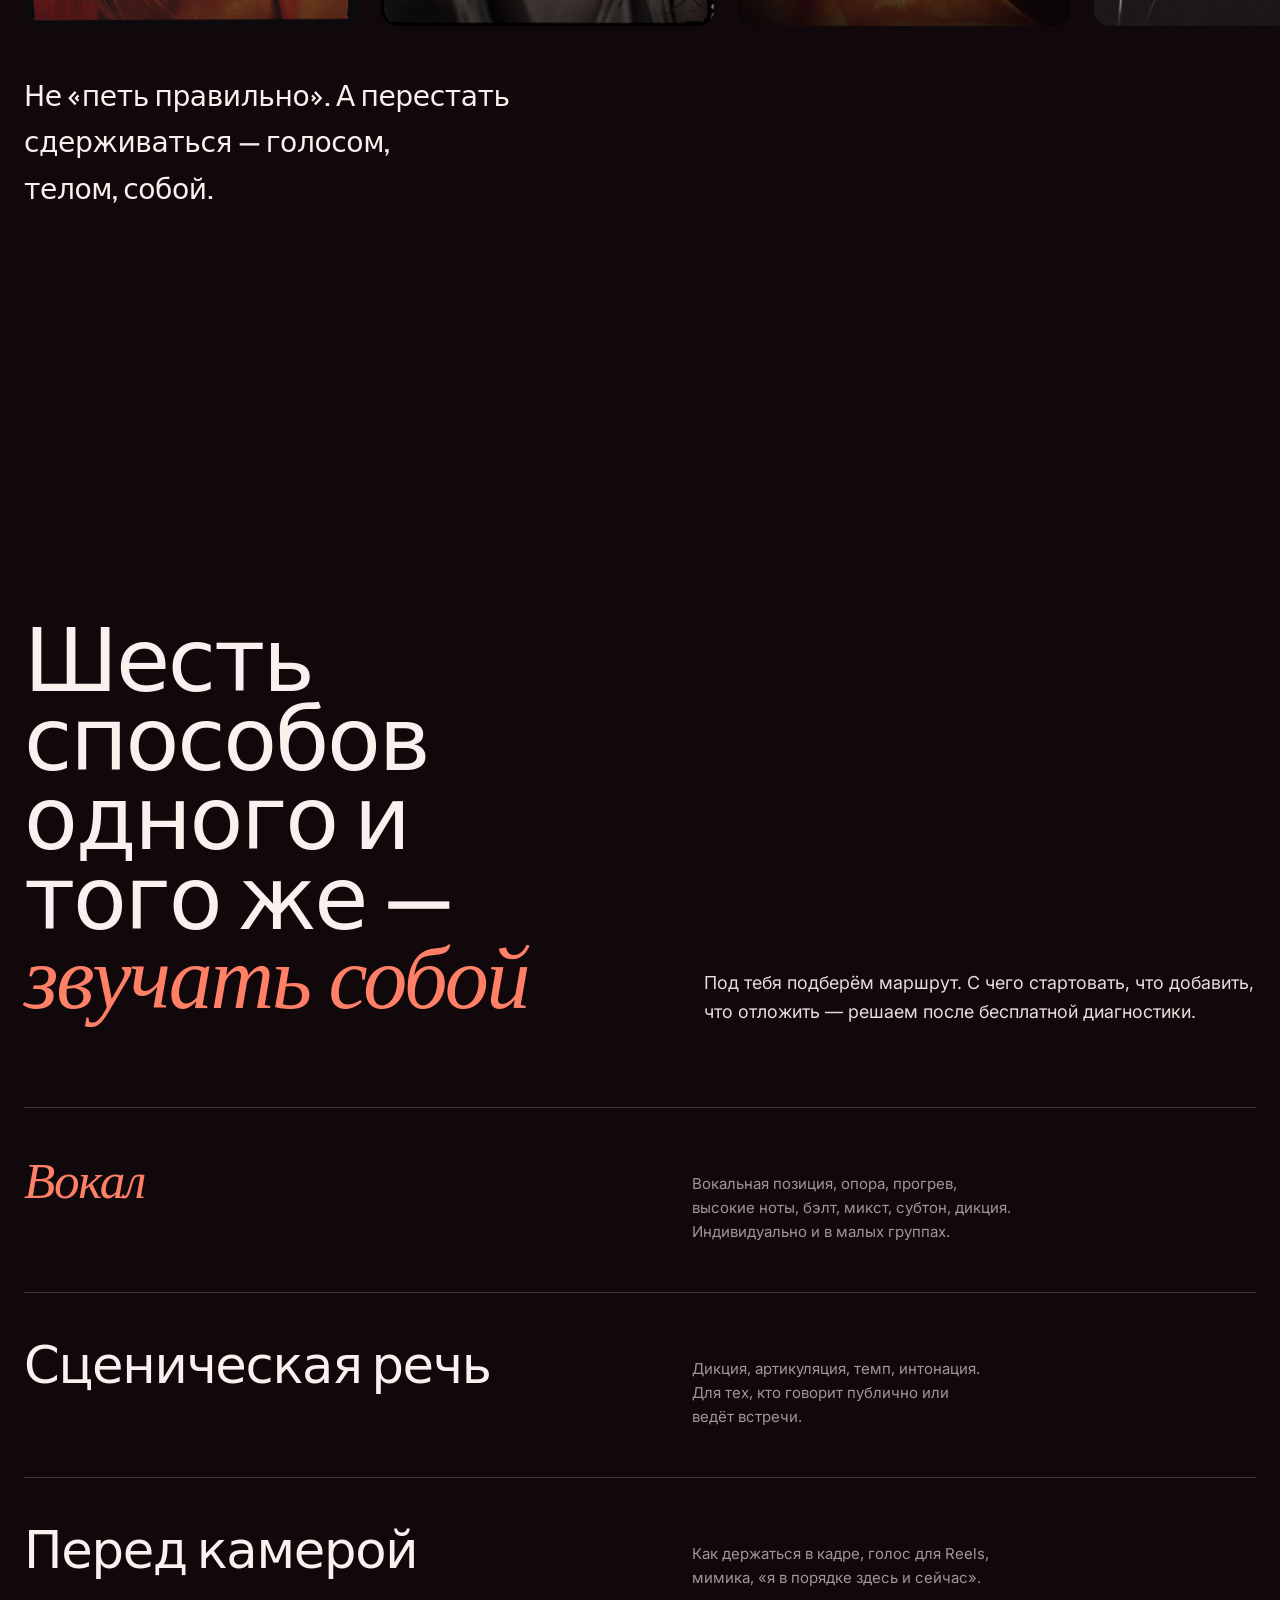
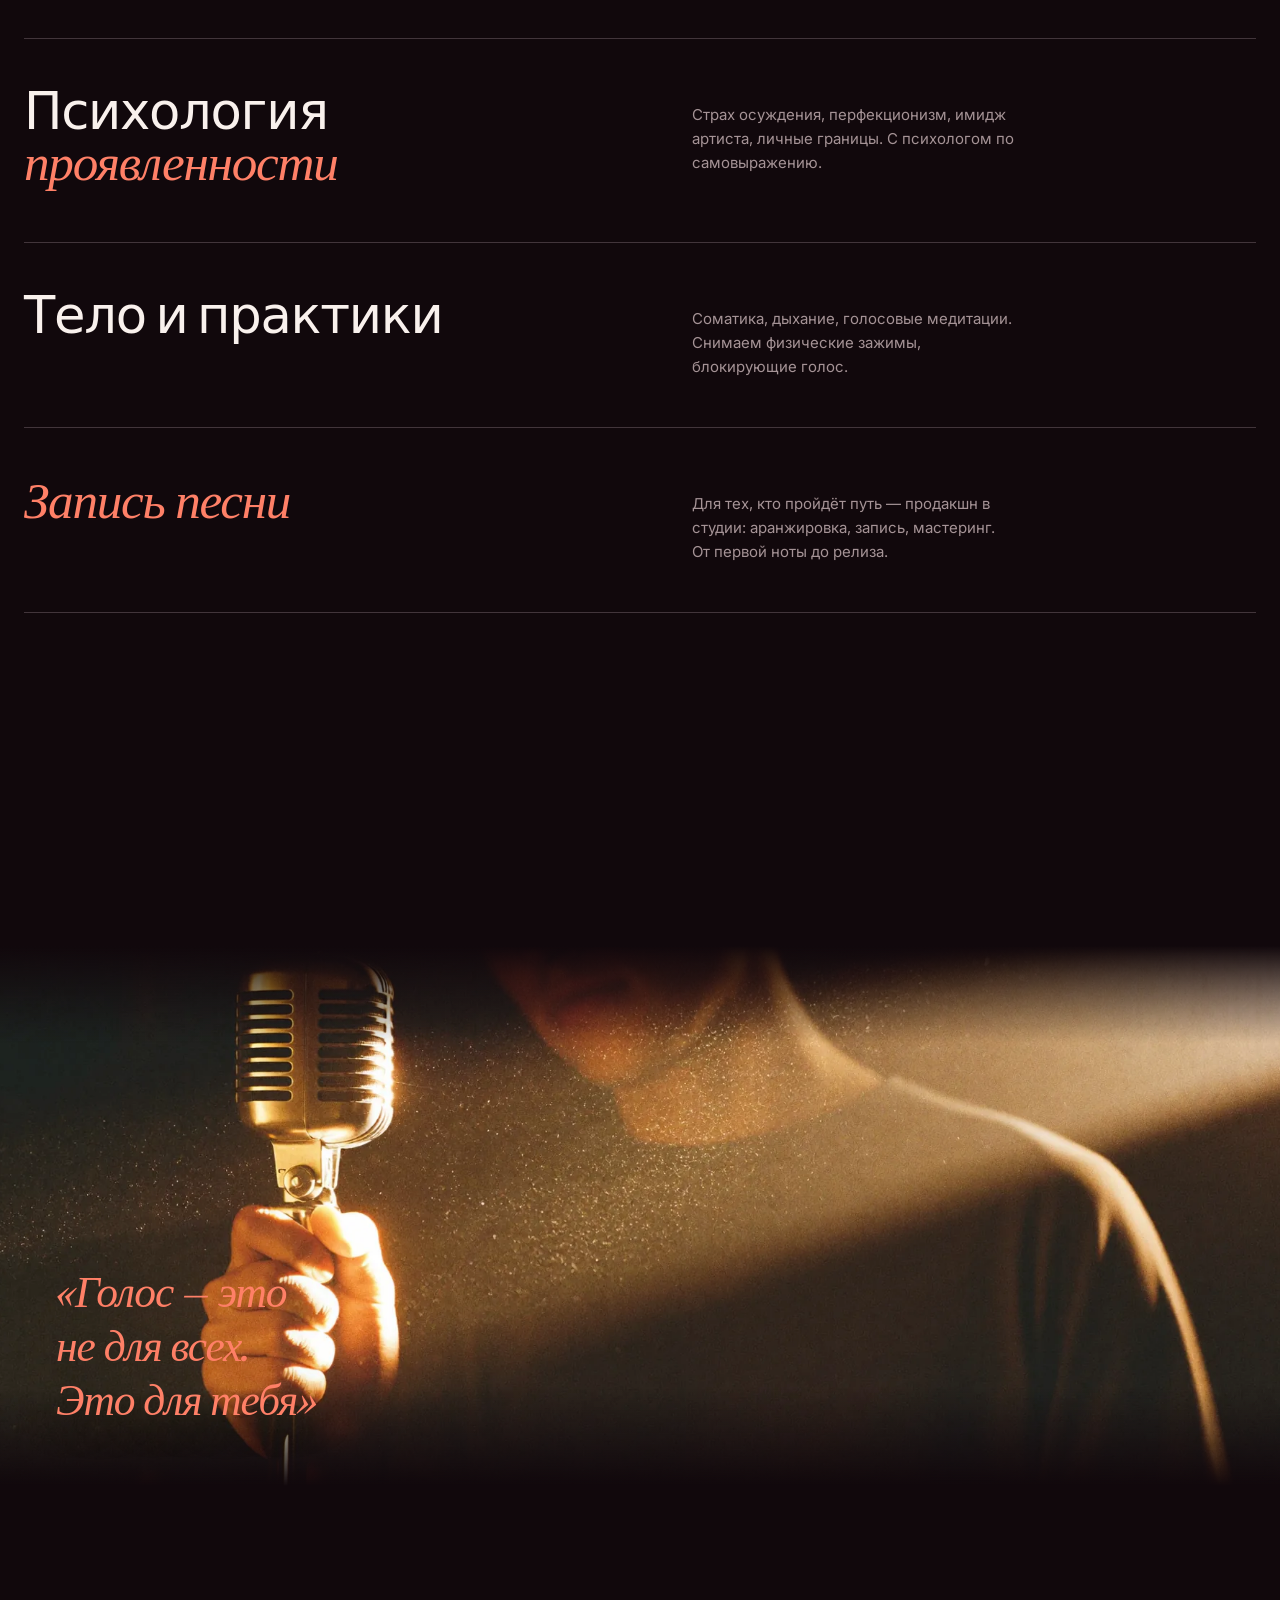
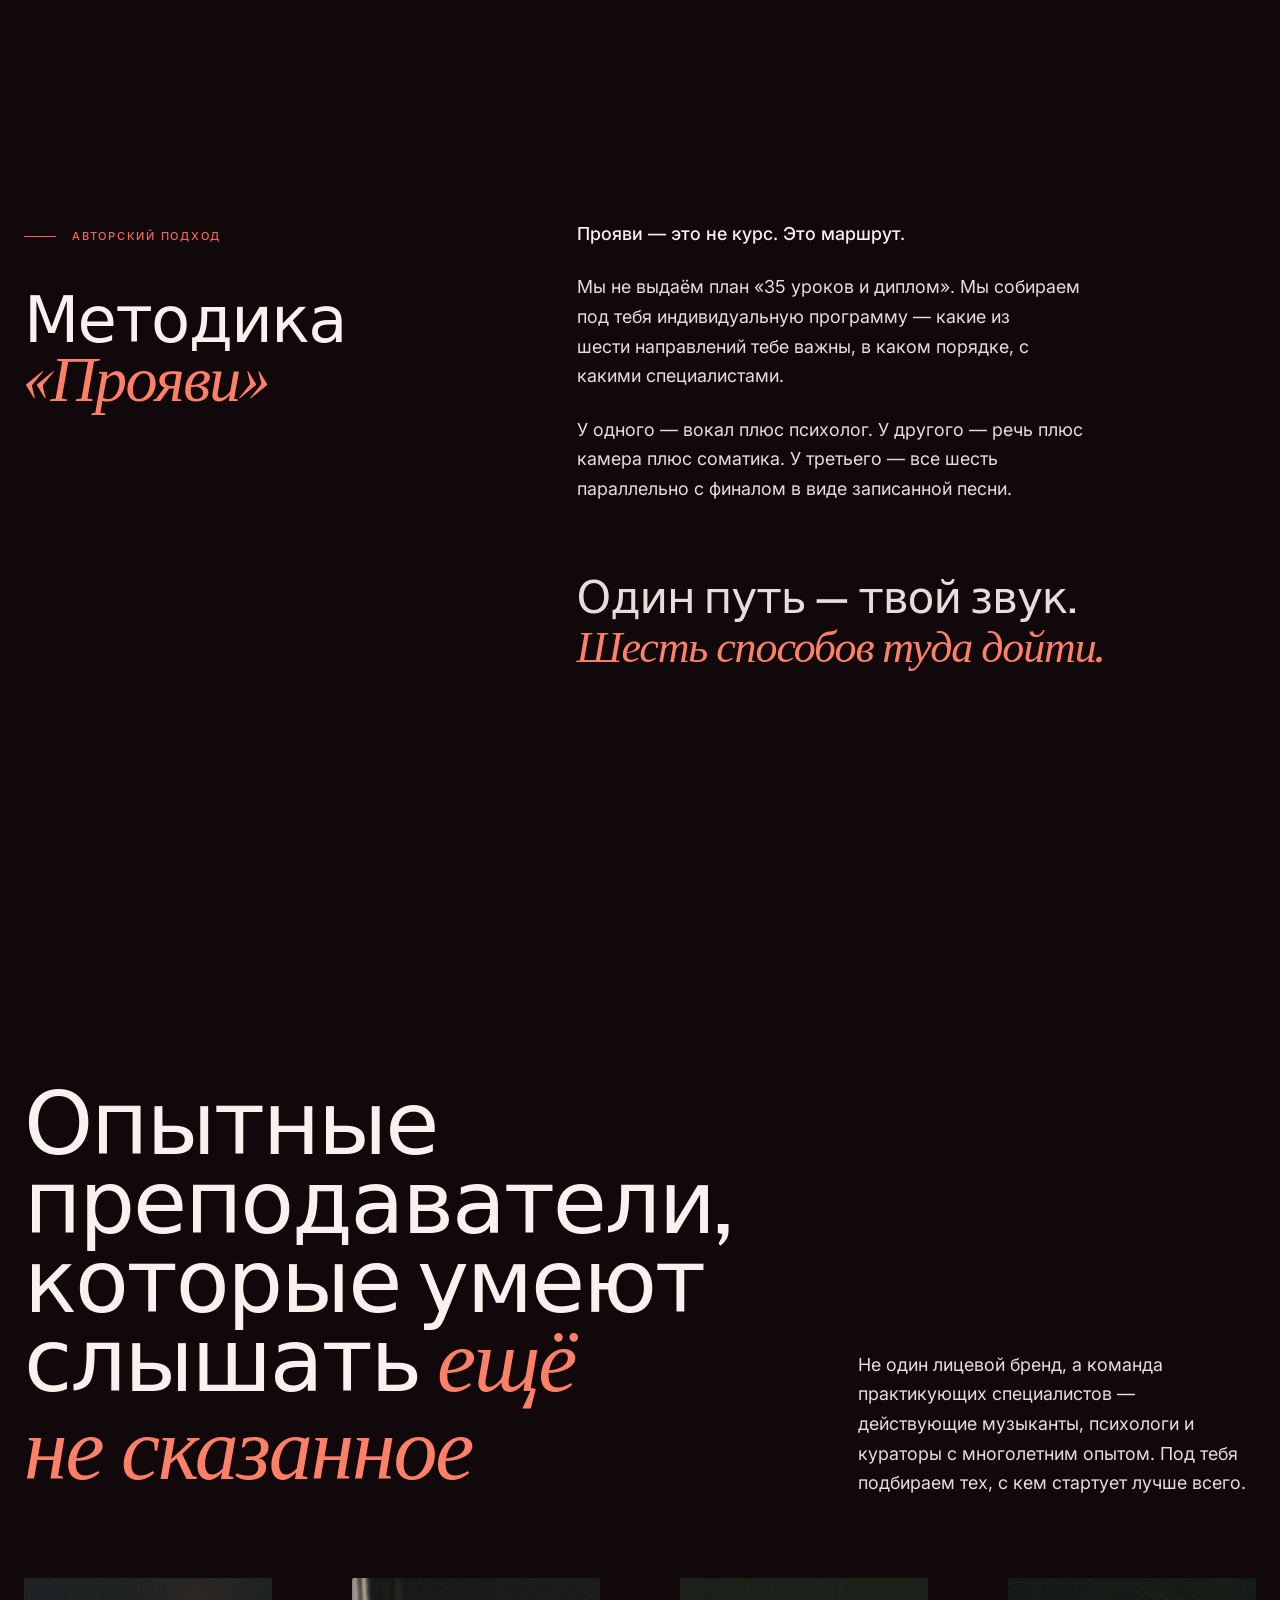
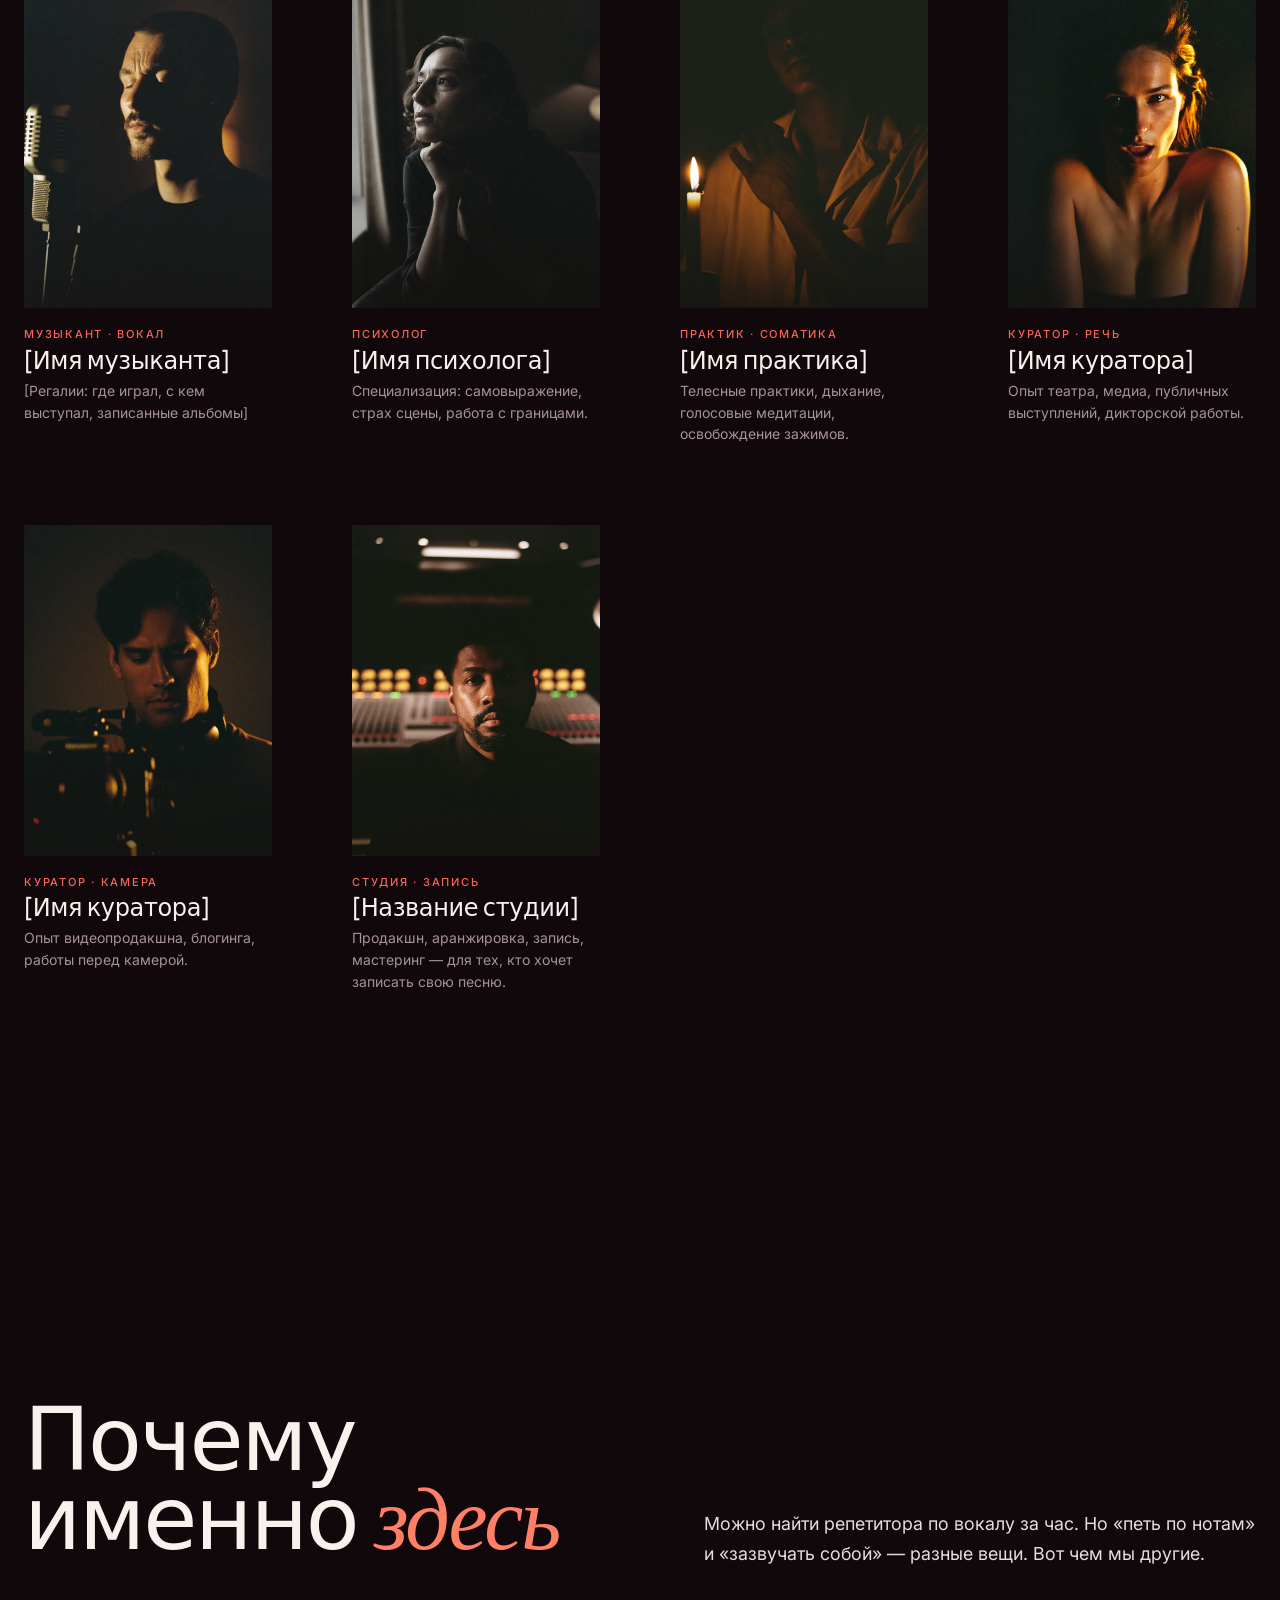
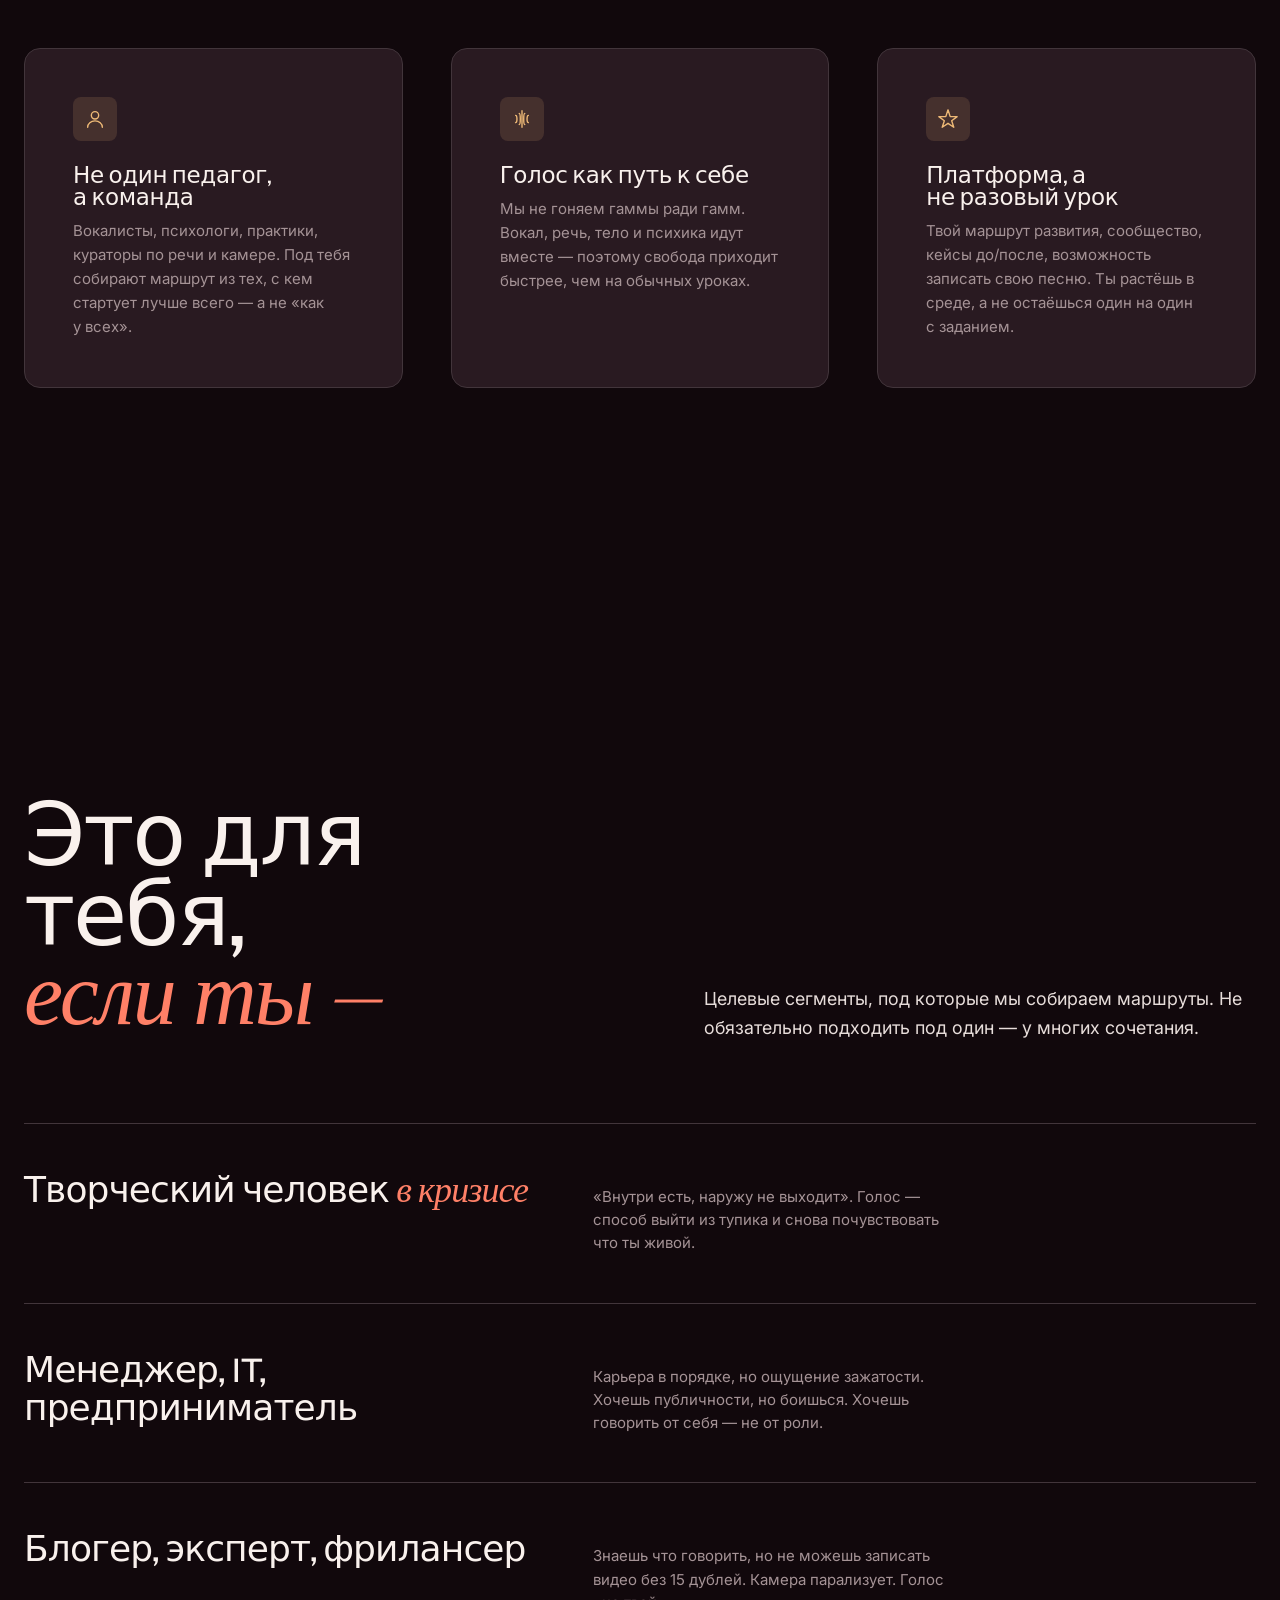
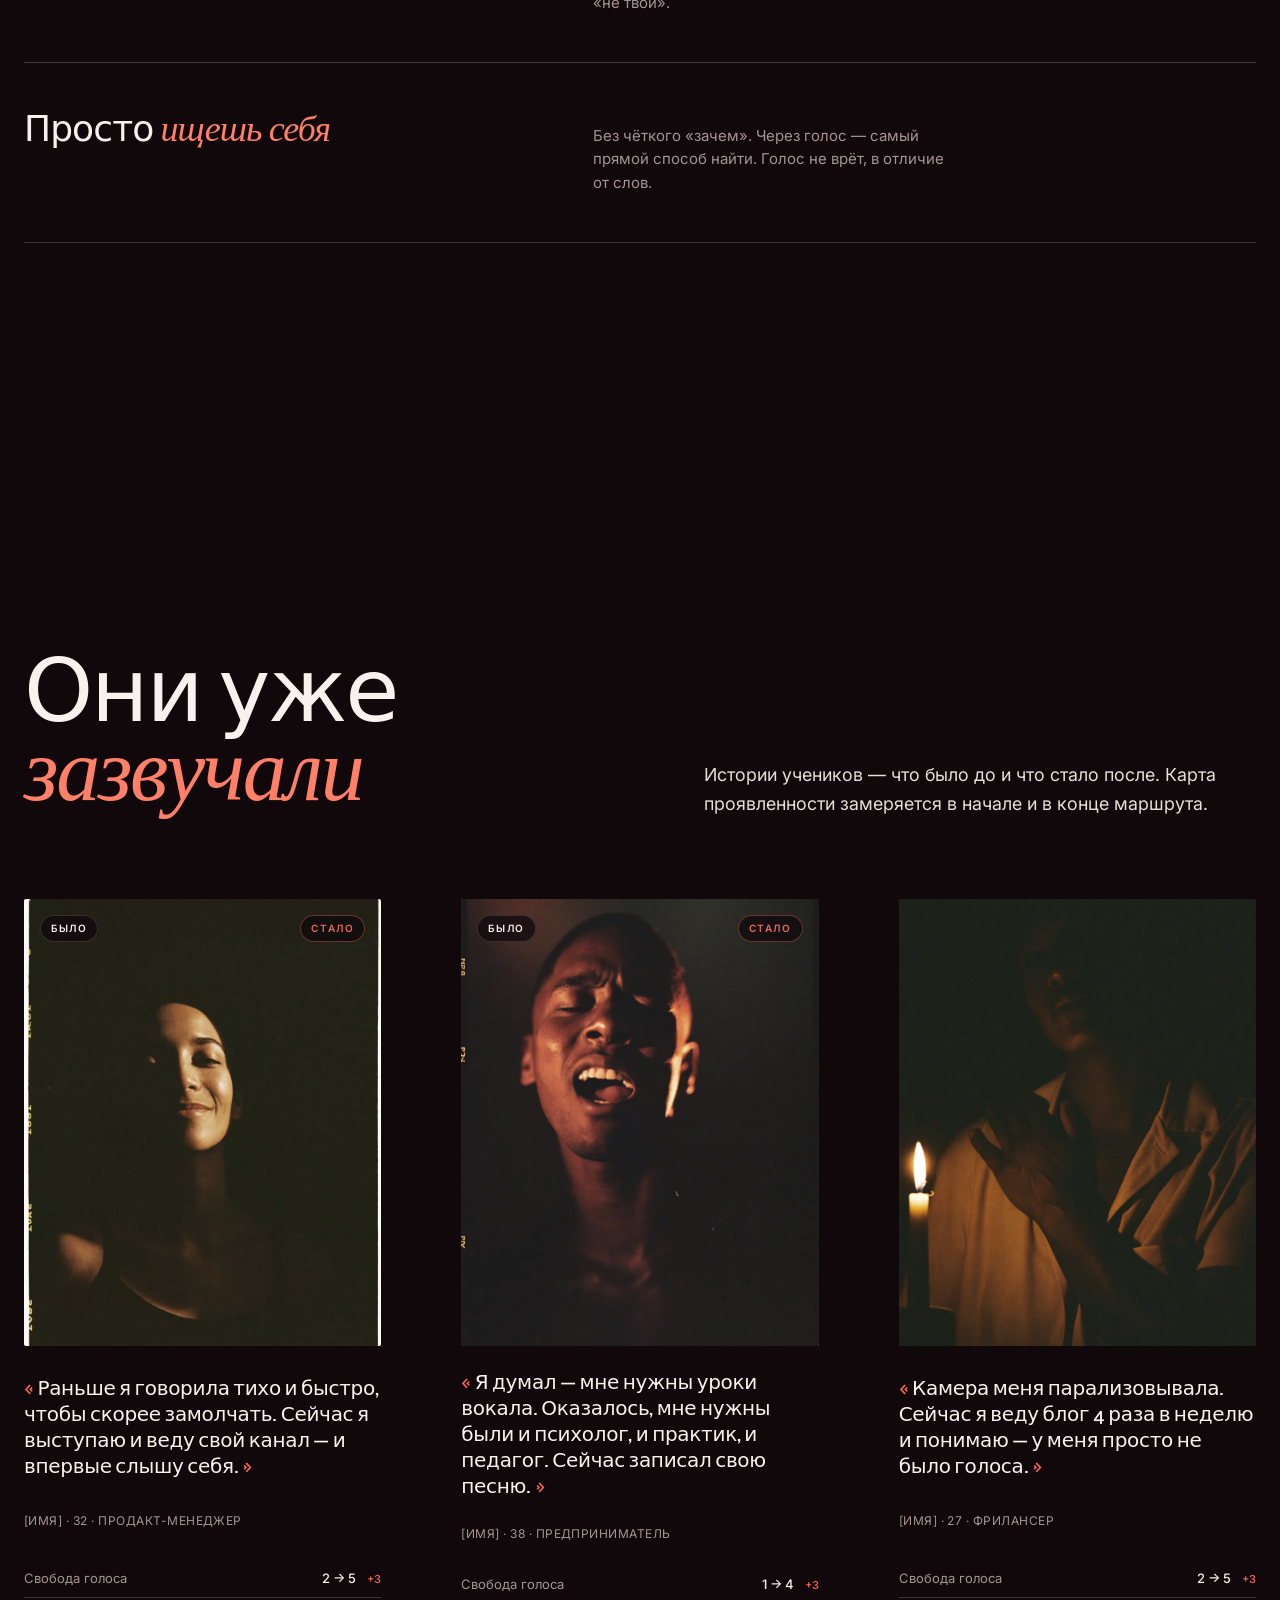
==== commit 681d7b6c: "V9: conversion boost — stats bar (experienced teachers + numbers), interactive voice mini-test lead " ====
--- a/index.html
+++ b/index.html
@@ -29,6 +29,7 @@
   <link rel="stylesheet" href="styles/sections.css">
   <link rel="stylesheet" href="styles/animations.css">
   <link rel="stylesheet" href="styles/v7.css">
+  <link rel="stylesheet" href="styles/v8.css">
 
 
   <link rel="icon" href="data:image/svg+xml,%3Csvg xmlns='http://www.w3.org/2000/svg' viewBox='0 0 100 100'%3E%3Crect width='100' height='100' fill='%2314110E'/%3E%3Ccircle cx='50' cy='50' r='8' fill='%23C9624A'/%3E%3C/svg%3E">
@@ -93,6 +94,29 @@
             <span class="arrow" aria-hidden="true">→</span>
           </a>
           <p class="hero-micro">Бесплатно · онлайн · без обязательств</p>
+        </div>
+      </div>
+    </section>
+
+    <!-- ====================== STATS BAR — доверие, опытные преподаватели ====================== -->
+    <!-- PLACEHOLDER: впишите реальные цифры -->
+    <section class="stats" aria-label="О школе в цифрах">
+      <div class="container-wide stats-grid" data-reveal-stagger>
+        <div class="stat">
+          <span class="stat-num" data-placeholder>12<span class="stat-plus">+</span></span>
+          <span class="stat-label">лет средний опыт<br>преподавателей</span>
+        </div>
+        <div class="stat">
+          <span class="stat-num" data-placeholder>6</span>
+          <span class="stat-label">направлений работы<br>с голосом и собой</span>
+        </div>
+        <div class="stat">
+          <span class="stat-num" data-placeholder>500<span class="stat-plus">+</span></span>
+          <span class="stat-label">учеников<br>прошли путь с нами</span>
+        </div>
+        <div class="stat">
+          <span class="stat-num">100%</span>
+          <span class="stat-label">онлайн —<br>из любой точки мира</span>
         </div>
       </div>
     </section>
@@ -316,8 +340,8 @@
     <section class="team" id="team">
       <div class="container-wide">
         <div class="team-header" data-reveal>
-          <h2>Люди, которые умеют слышать <em>ещё не сказанное</em></h2>
-          <p class="lead">Команда — не один лицевой бренд, а несколько практиков с разными подходами. Под тебя подбираем тех, с кем стартует лучше всего.</p>
+          <h2>Опытные преподаватели, которые умеют слышать <em>ещё не сказанное</em></h2>
+          <p class="lead">Не один лицевой бренд, а команда практикующих специалистов — действующие музыканты, психологи и кураторы с многолетним опытом. Под тебя подбираем тех, с кем стартует лучше всего.</p>
         </div>
 
         <div class="team-grid" data-reveal-stagger>
@@ -514,6 +538,106 @@
             </table>
           </article>
 
+        </div>
+      </div>
+    </section>
+
+    <!-- ====================== LEAD MAGNET — мини-тест по карте диагностики ====================== -->
+    <section class="voicetest" id="test" aria-labelledby="voicetest-title">
+      <div class="container">
+        <div class="voicetest-head" data-reveal>
+          <span class="eyebrow">Бесплатно · 2 минуты</span>
+          <h2 id="voicetest-title">Мини-тест: насколько <em>свободен твой голос</em></h2>
+          <p>Оцени каждое утверждение по шкале — насколько это про тебя сейчас. В конце увидишь свою карту и поймёшь, с чего начинать.</p>
+        </div>
+
+        <form class="voicetest-body" id="voicetest" data-reveal>
+          <ol class="vt-list">
+            <li class="vt-row" data-key="voice">
+              <span class="vt-q">Мой голос звучит так, как я хочу — свободно, без зажима</span>
+              <span class="vt-scale" role="radiogroup" aria-label="Оценка">
+                <button type="button" class="vt-dot" data-v="1" aria-label="1"></button>
+                <button type="button" class="vt-dot" data-v="2" aria-label="2"></button>
+                <button type="button" class="vt-dot" data-v="3" aria-label="3"></button>
+                <button type="button" class="vt-dot" data-v="4" aria-label="4"></button>
+                <button type="button" class="vt-dot" data-v="5" aria-label="5"></button>
+              </span>
+            </li>
+            <li class="vt-row" data-key="body">
+              <span class="vt-q">Когда говорю или пою — тело свободно, я не зажимаюсь</span>
+              <span class="vt-scale" role="radiogroup" aria-label="Оценка">
+                <button type="button" class="vt-dot" data-v="1" aria-label="1"></button>
+                <button type="button" class="vt-dot" data-v="2" aria-label="2"></button>
+                <button type="button" class="vt-dot" data-v="3" aria-label="3"></button>
+                <button type="button" class="vt-dot" data-v="4" aria-label="4"></button>
+                <button type="button" class="vt-dot" data-v="5" aria-label="5"></button>
+              </span>
+            </li>
+            <li class="vt-row" data-key="self">
+              <span class="vt-q">Я слышу себя — понимаю, что хочу сказать и выразить</span>
+              <span class="vt-scale" role="radiogroup" aria-label="Оценка">
+                <button type="button" class="vt-dot" data-v="1" aria-label="1"></button>
+                <button type="button" class="vt-dot" data-v="2" aria-label="2"></button>
+                <button type="button" class="vt-dot" data-v="3" aria-label="3"></button>
+                <button type="button" class="vt-dot" data-v="4" aria-label="4"></button>
+                <button type="button" class="vt-dot" data-v="5" aria-label="5"></button>
+              </span>
+            </li>
+            <li class="vt-row" data-key="express">
+              <span class="vt-q">Легко выражаю себя — словом, голосом, в общении</span>
+              <span class="vt-scale" role="radiogroup" aria-label="Оценка">
+                <button type="button" class="vt-dot" data-v="1" aria-label="1"></button>
+                <button type="button" class="vt-dot" data-v="2" aria-label="2"></button>
+                <button type="button" class="vt-dot" data-v="3" aria-label="3"></button>
+                <button type="button" class="vt-dot" data-v="4" aria-label="4"></button>
+                <button type="button" class="vt-dot" data-v="5" aria-label="5"></button>
+              </span>
+            </li>
+            <li class="vt-row" data-key="bounds">
+              <span class="vt-q">Чужое мнение не парализует — я делаю своё</span>
+              <span class="vt-scale" role="radiogroup" aria-label="Оценка">
+                <button type="button" class="vt-dot" data-v="1" aria-label="1"></button>
+                <button type="button" class="vt-dot" data-v="2" aria-label="2"></button>
+                <button type="button" class="vt-dot" data-v="3" aria-label="3"></button>
+                <button type="button" class="vt-dot" data-v="4" aria-label="4"></button>
+                <button type="button" class="vt-dot" data-v="5" aria-label="5"></button>
+              </span>
+            </li>
+            <li class="vt-row" data-key="public">
+              <span class="vt-q">Свободно выступаю / говорю на людях / в кадре</span>
+              <span class="vt-scale" role="radiogroup" aria-label="Оценка">
+                <button type="button" class="vt-dot" data-v="1" aria-label="1"></button>
+                <button type="button" class="vt-dot" data-v="2" aria-label="2"></button>
+                <button type="button" class="vt-dot" data-v="3" aria-label="3"></button>
+                <button type="button" class="vt-dot" data-v="4" aria-label="4"></button>
+                <button type="button" class="vt-dot" data-v="5" aria-label="5"></button>
+              </span>
+            </li>
+          </ol>
+
+          <div class="vt-actions">
+            <button type="button" class="btn btn-primary btn-lg" id="vt-submit" disabled>
+              <span>Показать мою карту голоса</span>
+              <span class="arrow" aria-hidden="true">→</span>
+            </button>
+            <span class="vt-progress" id="vt-progress">Отметь 6 утверждений</span>
+          </div>
+        </form>
+
+        <div class="voicetest-result" id="vt-result" hidden>
+          <div class="vt-score">
+            <span class="vt-score-num" id="vt-score-num">—</span>
+            <span class="vt-score-of">/ 5</span>
+          </div>
+          <h3 class="vt-verdict" id="vt-verdict"></h3>
+          <p class="vt-teaser">Это лишь грубая прикидка по 6 параметрам. <strong>Полную карту голоса, точку зажима и персональный план</strong> куратор соберёт с тобой на бесплатной диагностике — и пришлёт тебе.</p>
+          <div class="vt-cta">
+            <a href="#form" class="btn btn-primary btn-lg" data-modal data-magnetic>
+              <span>Получить полную карту голоса</span>
+              <span class="arrow" aria-hidden="true">→</span>
+            </a>
+            <button type="button" class="btn btn-ghost" id="vt-retry">Пройти заново</button>
+          </div>
         </div>
       </div>
     </section>
@@ -658,6 +782,18 @@
             <details class="faq-item">
               <summary>Я никогда не пел / у меня нет голоса. Подходит?</summary>
               <div class="faq-item-content">Подходит, и часто именно тебе. У всех есть голос. «Нет голоса» — это «не разрешил себе звучать». С этого как раз и начинаем.</div>
+            </details>
+            <details class="faq-item">
+              <summary>А вдруг у меня нет слуха?</summary>
+              <div class="faq-item-content">«Нет слуха» почти всегда означает «никто не помогал его развить». Слух и интонация ставятся — это навык, а не дар. На диагностике как раз и услышим, с чего тебе начинать.</div>
+            </details>
+            <details class="faq-item">
+              <summary>Я стесняюсь — даже на звонке будет неловко.</summary>
+              <div class="faq-item-content">На диагностике не нужно петь и ничего «показывать». Это спокойный разговор: куратор задаёт вопросы и слушает. Стеснение — то, с чем мы как раз работаем, а не то, за что оценивают.</div>
+            </details>
+            <details class="faq-item">
+              <summary>Это эзотерика / «раскрытие чакр»?</summary>
+              <div class="faq-item-content">Нет. В основе — вокальная техника, работа с дыханием и телом, сценическая речь и практическая психология. «Проявленность» здесь — про живой свободный голос и уверенность, а не про мистику.</div>
             </details>
             <details class="faq-item">
               <summary>Я хочу работать с одним специалистом, не с командой. Так можно?</summary>
@@ -822,6 +958,17 @@
     Бесплатная диагностика <span aria-hidden="true">→</span>
   </a>
 
+  <!-- ====================== MESSENGER WIDGETS ====================== -->
+  <!-- PLACEHOLDER: подставьте реальные ссылки TG/WhatsApp -->
+  <div class="msg-widgets" aria-label="Связаться в мессенджере">
+    <a class="msg-btn msg-tg" href="https://t.me/" target="_blank" rel="noopener" aria-label="Написать в Telegram" title="Telegram">
+      <svg viewBox="0 0 24 24" fill="currentColor" aria-hidden="true"><path d="M21.9 4.3 18.7 19.5c-.2 1-.9 1.3-1.7.8l-4.7-3.5-2.3 2.2c-.3.3-.5.5-1 .5l.4-4.9 9-8.1c.4-.3-.1-.5-.6-.2L6.4 13.2l-4.8-1.5c-1-.3-1-1 .2-1.5l18.7-7.2c.9-.3 1.6.2 1.4 1.3z"/></svg>
+    </a>
+    <a class="msg-btn msg-wa" href="https://wa.me/" target="_blank" rel="noopener" aria-label="Написать в WhatsApp" title="WhatsApp">
+      <svg viewBox="0 0 24 24" fill="currentColor" aria-hidden="true"><path d="M17.5 14.4c-.3-.1-1.7-.8-2-.9-.3-.1-.5-.1-.6.2-.2.3-.7.9-.8 1-.2.2-.3.2-.6.1-.3-.1-1.2-.5-2.3-1.4-.9-.8-1.4-1.7-1.6-2-.2-.3 0-.5.1-.6l.5-.5c.1-.2.2-.3.3-.5.1-.2 0-.4 0-.5L9 6.9c-.2-.5-.4-.5-.6-.5h-.5c-.2 0-.5.1-.7.3-.3.3-1 .9-1 2.3s1 2.7 1.2 2.9c.1.2 2 3.1 4.9 4.3.7.3 1.2.5 1.6.6.7.2 1.3.2 1.8.1.6-.1 1.7-.7 1.9-1.4.2-.7.2-1.2.2-1.4-.1-.1-.3-.2-.6-.3zM12 2a10 10 0 0 0-8.5 15.3L2 22l4.8-1.3A10 10 0 1 0 12 2zm0 18.3c-1.5 0-3-.4-4.3-1.2l-.3-.2-2.9.8.8-2.8-.2-.3A8.3 8.3 0 1 1 12 20.3z"/></svg>
+    </a>
+  </div>
+
   <!-- ====================== FOOTER ====================== -->
   <footer class="site-footer">
     <div class="footer-inner">
@@ -854,16 +1001,16 @@
         <div class="footer-col">
           <h4>Юридическое</h4>
           <ul>
-            <li><a href="#">Политика конфиденциальности</a></li>
-            <li><a href="#">Договор оферты</a></li>
-            <li>Зарегистрировано в Таиланде</li>
+            <li><a href="privacy.html">Политика конфиденциальности</a></li>
+            <li><a href="privacy.html#offer">Договор оферты</a></li>
+            <li><a href="privacy.html#requisites">Реквизиты</a></li>
           </ul>
         </div>
       </div>
 
       <div class="footer-copyright">
-        <span>© <span id="current-year">2026</span> Прояви</span>
-        <span>Bangkok</span>
+        <span>© <span id="current-year">2026</span> Прояви · международная программа</span>
+        <span>Зарегистрировано в Таиланде <!-- PLACEHOLDER: реквизиты юрлица --></span>
       </div>
     </div>
   </footer>
--- a/styles/v8.css
+++ b/styles/v8.css
@@ -0,0 +1,192 @@
+/* ============================================
+   v8.css — stats bar · voice mini-test (lead magnet) · messenger widgets
+   Loaded last.
+   ============================================ */
+
+/* ============================================
+   STATS BAR
+   ============================================ */
+.stats {
+  border-bottom: 1px solid var(--color-line);
+  padding-block: var(--space-xl);
+  background: var(--color-bg-elev);
+}
+.stats-grid {
+  display: grid;
+  grid-template-columns: repeat(4, 1fr);
+  gap: var(--space-lg);
+}
+@media (max-width: 768px) { .stats-grid { grid-template-columns: repeat(2, 1fr); gap: var(--space-md); } }
+
+.stat { display: flex; flex-direction: column; gap: 8px; }
+.stat-num {
+  font-family: var(--font-display);
+  font-size: clamp(2.5rem, 5vw, 4rem);
+  font-weight: 600;
+  line-height: 0.9;
+  letter-spacing: var(--ls-tight);
+  color: var(--color-text-strong);
+  background: var(--gradient-accent);
+  -webkit-background-clip: text;
+  background-clip: text;
+  -webkit-text-fill-color: transparent;
+  color: transparent;
+}
+.stat-plus { -webkit-text-fill-color: currentColor; }
+.stat-label {
+  font-family: var(--font-body);
+  font-size: 0.875rem;
+  color: var(--color-muted);
+  line-height: 1.35;
+}
+
+/* ============================================
+   VOICE MINI-TEST — lead magnet
+   ============================================ */
+.voicetest {
+  padding-block: var(--space-section);
+  border-top: 1px solid var(--color-line);
+  background:
+    radial-gradient(110% 80% at 0% 0%, color-mix(in oklch, var(--color-gold) 8%, transparent), transparent 55%),
+    var(--color-bg);
+}
+.voicetest-head { max-width: 60ch; margin-bottom: var(--space-xl); }
+.voicetest-head h2 {
+  font-size: clamp(2.25rem, 5vw, 4rem);
+  line-height: 0.98;
+  letter-spacing: var(--ls-tight);
+  font-weight: 500;
+  margin-top: var(--space-md);
+}
+.voicetest-head h2 em { font-family: var(--font-serif); font-style: italic; font-weight: 400; color: var(--color-accent-soft); }
+.voicetest-head p { margin-top: var(--space-md); font-size: var(--fs-lead); color: var(--color-muted); }
+
+.vt-list { display: grid; gap: 4px; }
+.vt-row {
+  display: flex;
+  align-items: center;
+  justify-content: space-between;
+  gap: var(--space-lg);
+  padding: var(--space-md) 0;
+  border-bottom: 1px solid var(--color-line);
+  transition: opacity var(--dur-base) var(--ease-out);
+}
+.vt-q {
+  font-family: var(--font-display);
+  font-size: clamp(1.0625rem, 1.8vw, 1.375rem);
+  font-weight: 500;
+  letter-spacing: var(--ls-snug);
+  color: var(--color-text);
+  max-width: 40ch;
+}
+.vt-row.is-answered .vt-q { color: var(--color-text-strong); }
+
+.vt-scale { display: inline-flex; gap: 10px; flex-shrink: 0; }
+.vt-dot {
+  width: 28px; height: 28px;
+  border-radius: 50%;
+  border: 1.5px solid var(--color-line);
+  background: transparent;
+  cursor: pointer;
+  transition: all var(--dur-fast) var(--ease-out);
+  position: relative;
+}
+@media (max-width: 560px) { .vt-dot { width: 34px; height: 34px; } }
+.vt-dot:hover { border-color: var(--color-accent-soft); transform: scale(1.1); }
+.vt-dot.is-on {
+  background: var(--gradient-accent);
+  border-color: transparent;
+  box-shadow: 0 0 14px color-mix(in oklch, var(--color-accent) 45%, transparent);
+}
+
+@media (max-width: 640px) {
+  .vt-row { flex-direction: column; align-items: flex-start; gap: 12px; }
+}
+
+.vt-actions {
+  margin-top: var(--space-xl);
+  display: flex; align-items: center; gap: var(--space-lg); flex-wrap: wrap;
+}
+.vt-progress { font-family: var(--font-body); font-size: 0.875rem; color: var(--color-muted); }
+#vt-submit:disabled { opacity: 0.45; cursor: not-allowed; }
+
+/* result */
+.voicetest-result {
+  margin-top: var(--space-md);
+  padding: clamp(28px, 5vw, 56px);
+  border-radius: var(--radius-lg);
+  border: 1px solid color-mix(in oklch, var(--color-accent) 25%, transparent);
+  background:
+    radial-gradient(120% 100% at 100% 0%, color-mix(in oklch, var(--color-accent) 12%, transparent), transparent 60%),
+    var(--color-bg-card);
+}
+.vt-score { display: flex; align-items: baseline; gap: 8px; margin-bottom: var(--space-sm); }
+.vt-score-num {
+  font-family: var(--font-display);
+  font-size: clamp(3.5rem, 9vw, 6rem);
+  font-weight: 600;
+  line-height: 0.85;
+  background: var(--gradient-accent);
+  -webkit-background-clip: text; background-clip: text;
+  -webkit-text-fill-color: transparent; color: transparent;
+}
+.vt-score-of { font-family: var(--font-display); font-size: 1.5rem; color: var(--color-dim); }
+.vt-verdict {
+  font-family: var(--font-display);
+  font-size: clamp(1.375rem, 2.6vw, 2rem);
+  font-weight: 500;
+  line-height: 1.2;
+  letter-spacing: var(--ls-snug);
+  color: var(--color-text-strong);
+  max-width: 42ch;
+  margin-bottom: var(--space-md);
+}
+.vt-teaser { font-size: 1.0625rem; color: var(--color-muted); line-height: 1.6; max-width: 52ch; margin-bottom: var(--space-lg); }
+.vt-teaser strong { color: var(--color-text-strong); font-weight: 500; }
+.vt-cta { display: flex; align-items: center; gap: var(--space-md); flex-wrap: wrap; }
+
+/* ============================================
+   MESSENGER WIDGETS
+   ============================================ */
+.msg-widgets {
+  position: fixed;
+  right: 18px;
+  bottom: 22px;
+  z-index: var(--z-sticky);
+  display: flex;
+  flex-direction: column;
+  gap: 12px;
+}
+.msg-btn {
+  width: 54px; height: 54px;
+  border-radius: 50%;
+  display: grid; place-items: center;
+  color: #fff;
+  box-shadow: 0 8px 28px rgb(0 0 0 / 0.4);
+  transition: transform var(--dur-fast) var(--ease-out), box-shadow var(--dur-fast) var(--ease-out);
+}
+.msg-btn svg { width: 28px; height: 28px; }
+.msg-btn:hover { transform: scale(1.1) translateY(-2px); color: #fff; }
+.msg-tg { background: linear-gradient(135deg, #2aabee, #229ed9); }
+.msg-wa { background: linear-gradient(135deg, #5ad365, #25d366); }
+.msg-btn::after {
+  content: "";
+  position: absolute;
+  inset: 0;
+  border-radius: 50%;
+  box-shadow: 0 0 0 0 color-mix(in oklch, currentColor 40%, transparent);
+  animation: msg-pulse 2.6s ease-out infinite;
+}
+@keyframes msg-pulse {
+  0% { box-shadow: 0 0 0 0 rgb(37 211 102 / 0.4); }
+  70% { box-shadow: 0 0 0 14px rgb(37 211 102 / 0); }
+  100% { box-shadow: 0 0 0 0 rgb(37 211 102 / 0); }
+}
+@media (prefers-reduced-motion: reduce) { .msg-btn::after { animation: none; } }
+
+/* на мобиле поднять над sticky-cta */
+@media (max-width: 768px) {
+  .msg-widgets { right: 14px; bottom: 86px; flex-direction: row; }
+  .msg-btn { width: 48px; height: 48px; }
+  .msg-btn svg { width: 24px; height: 24px; }
+}
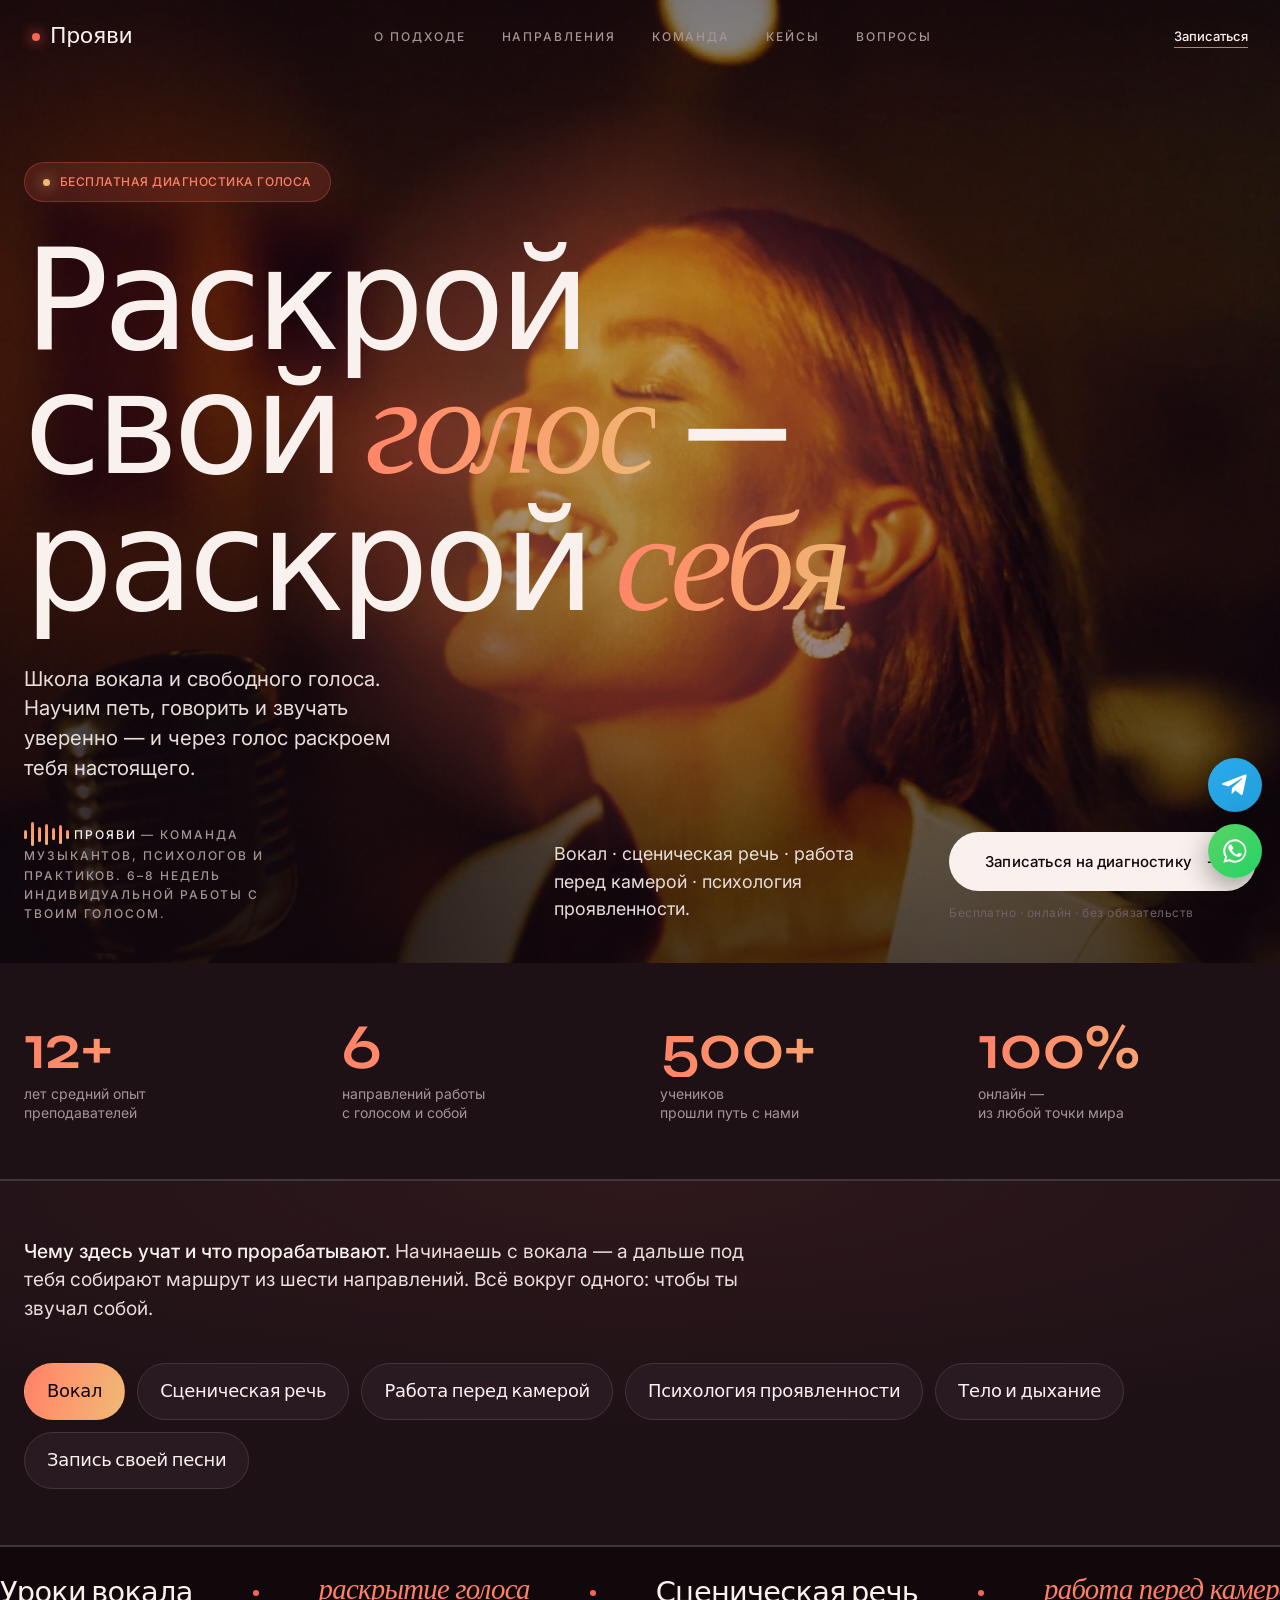
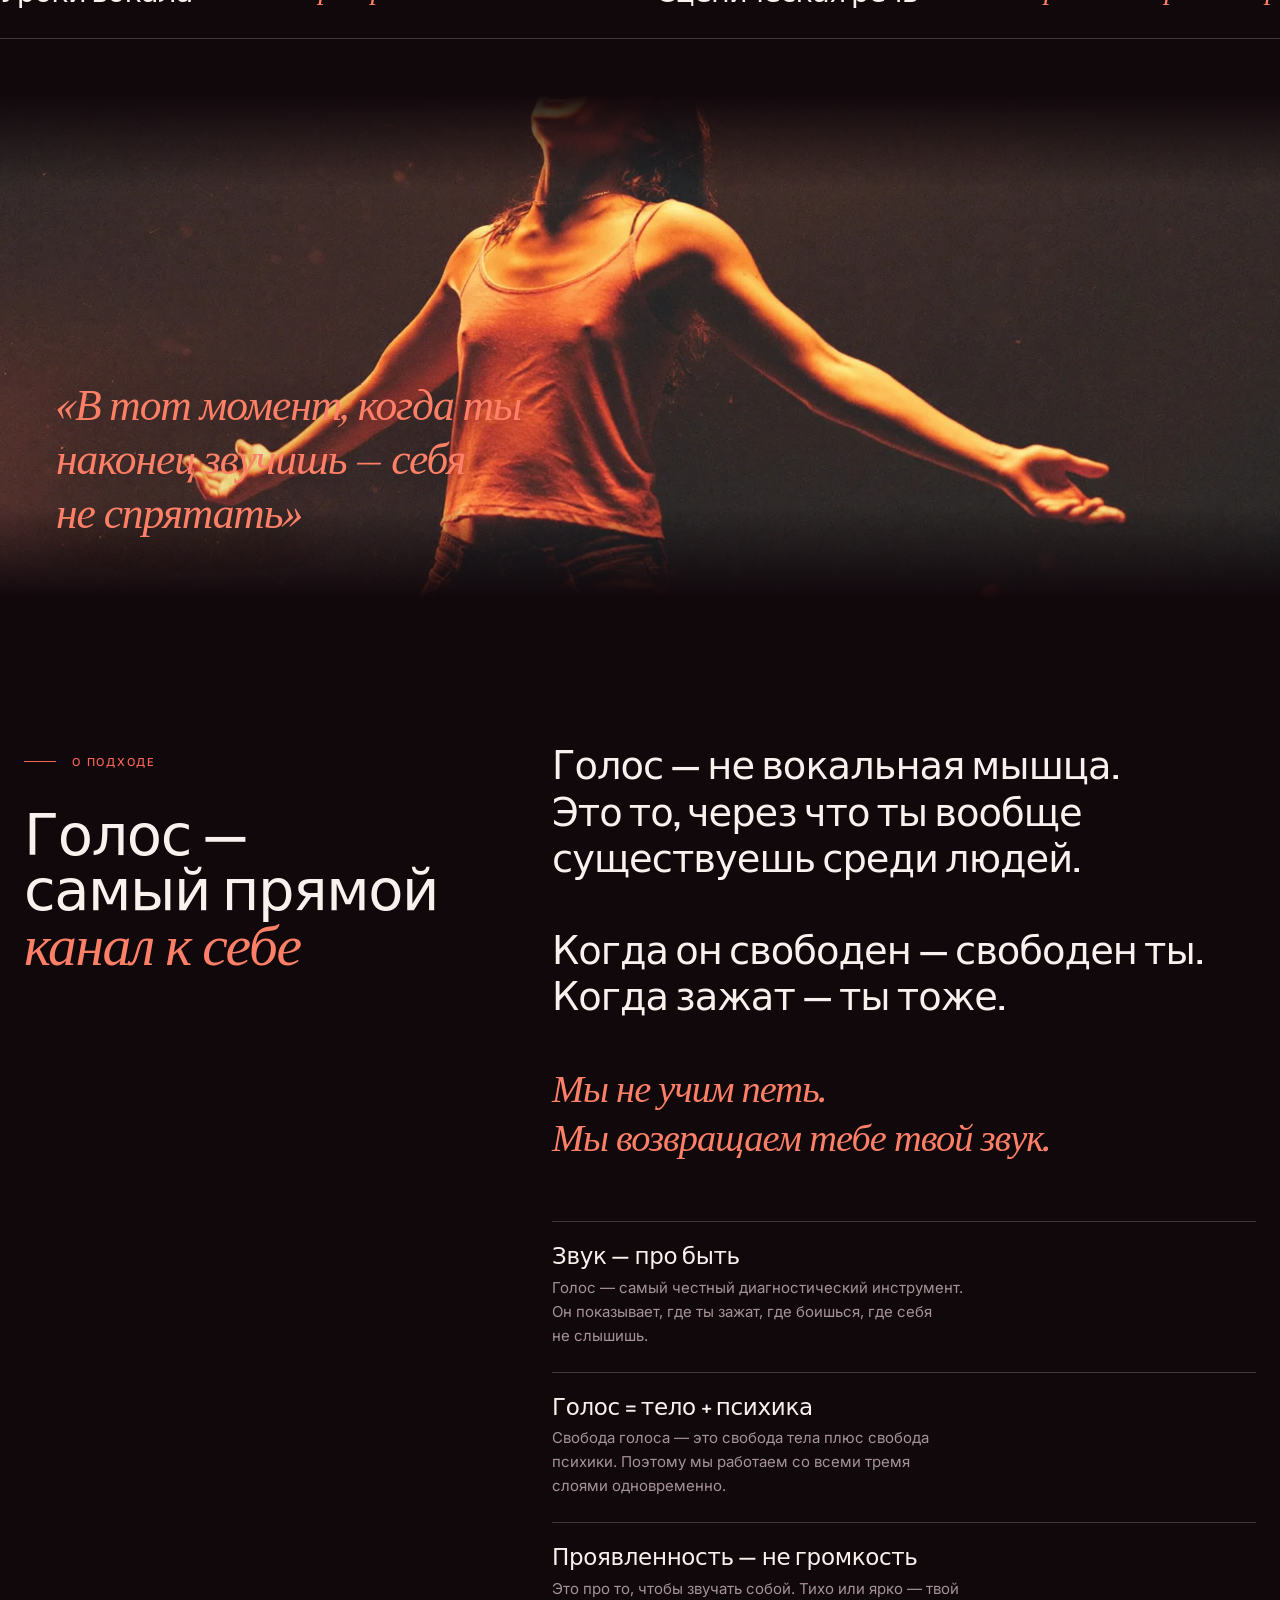
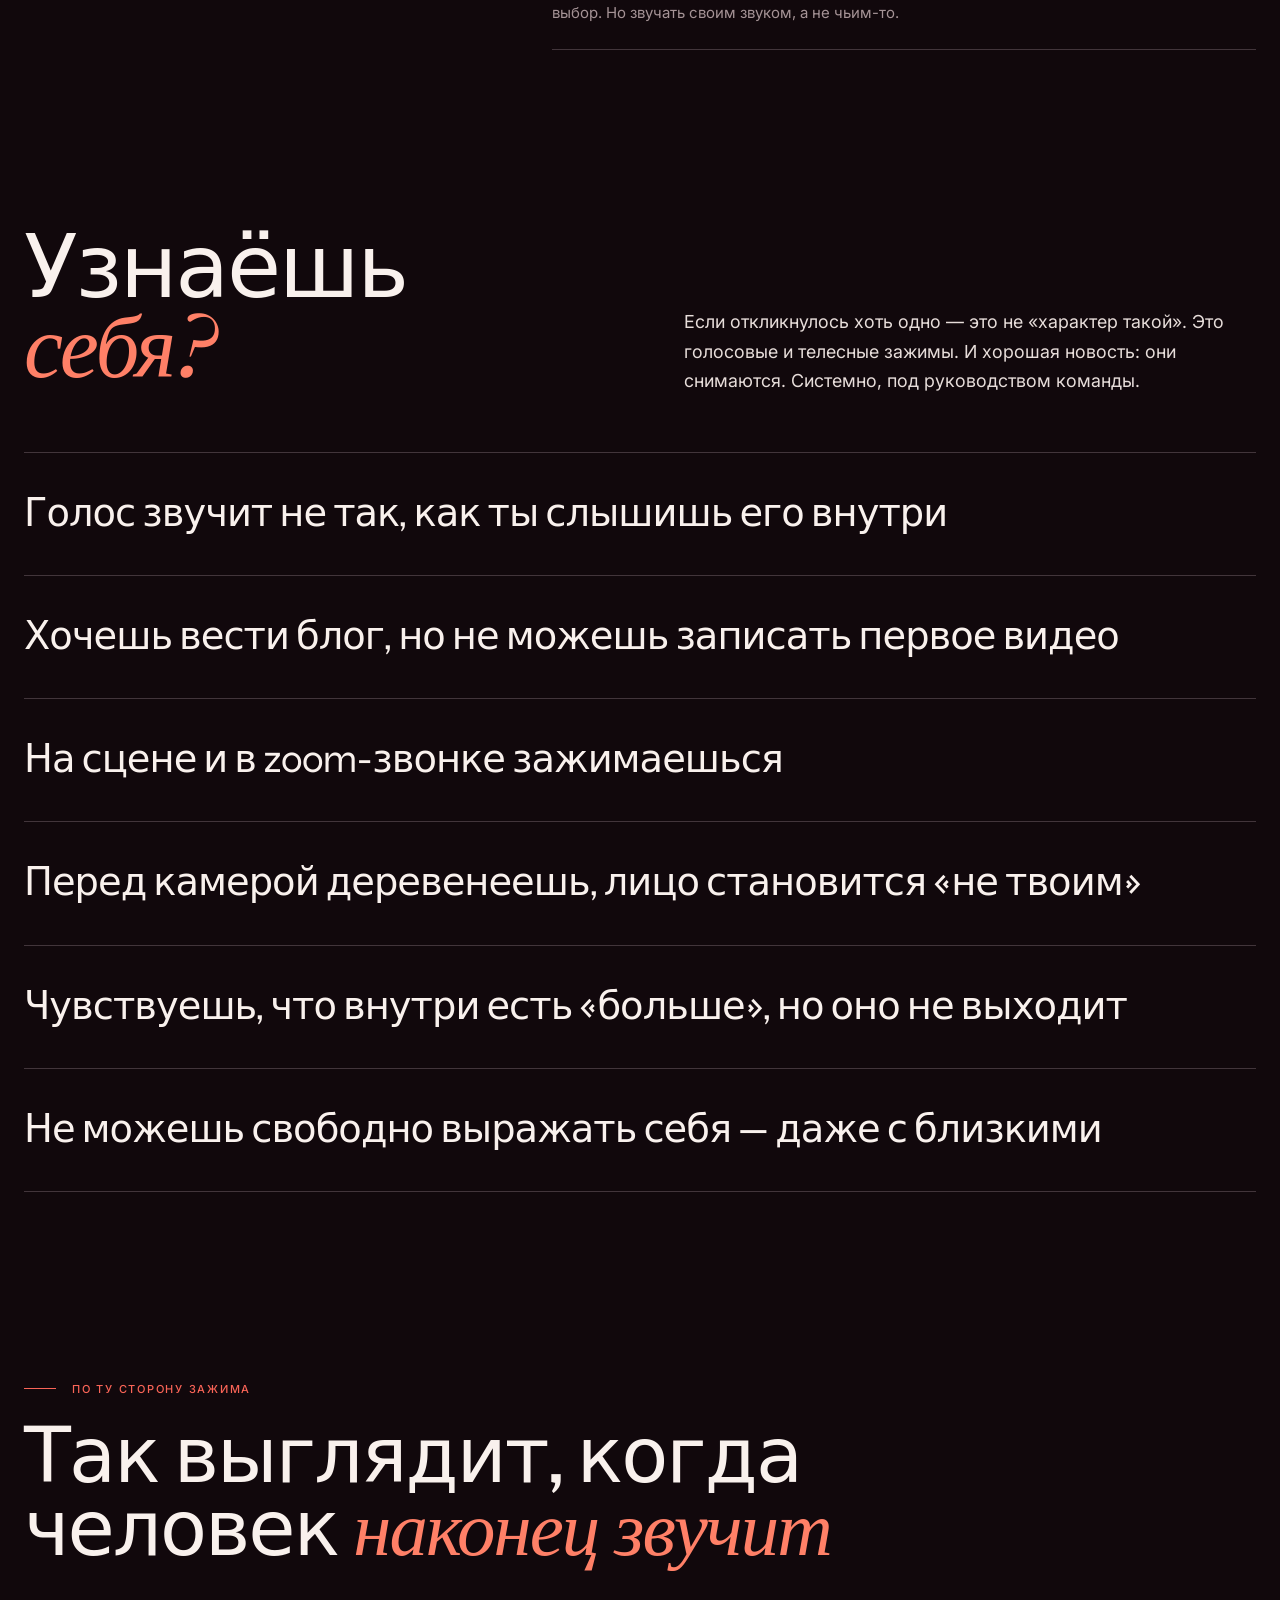
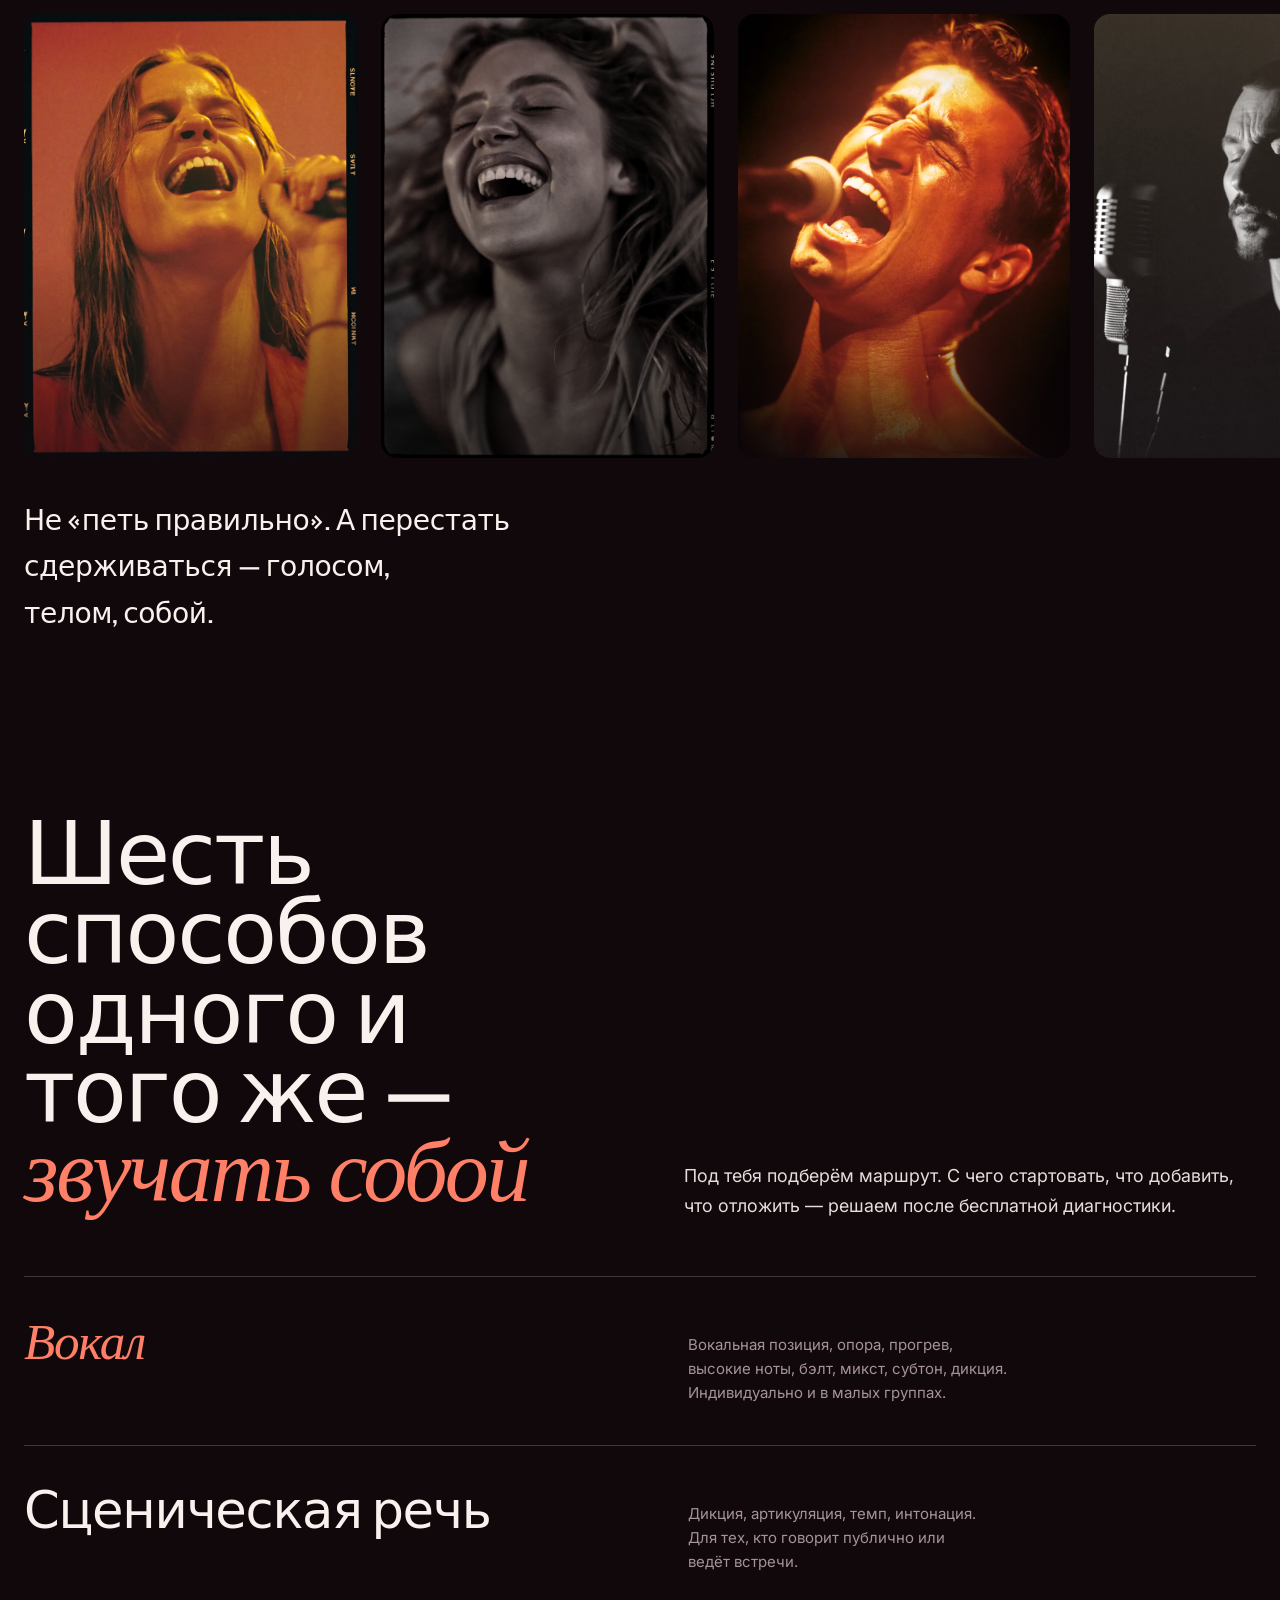
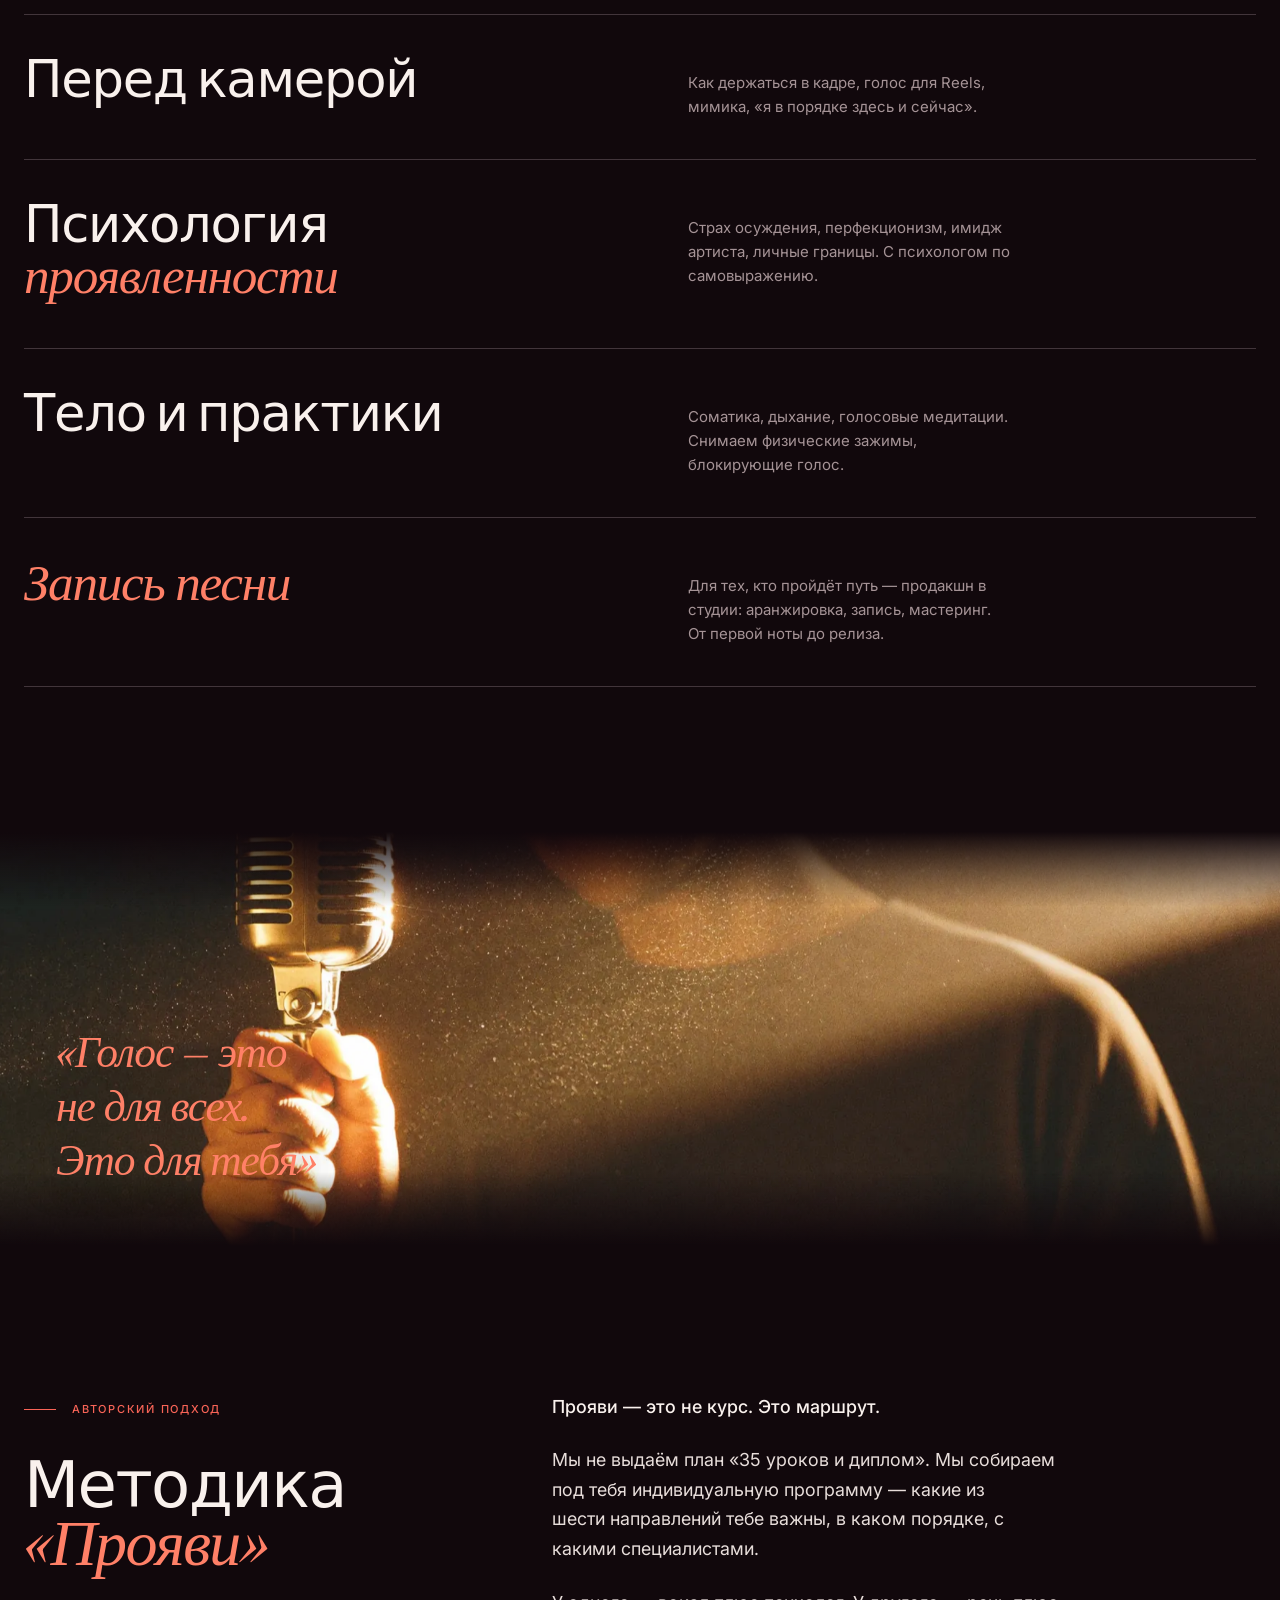
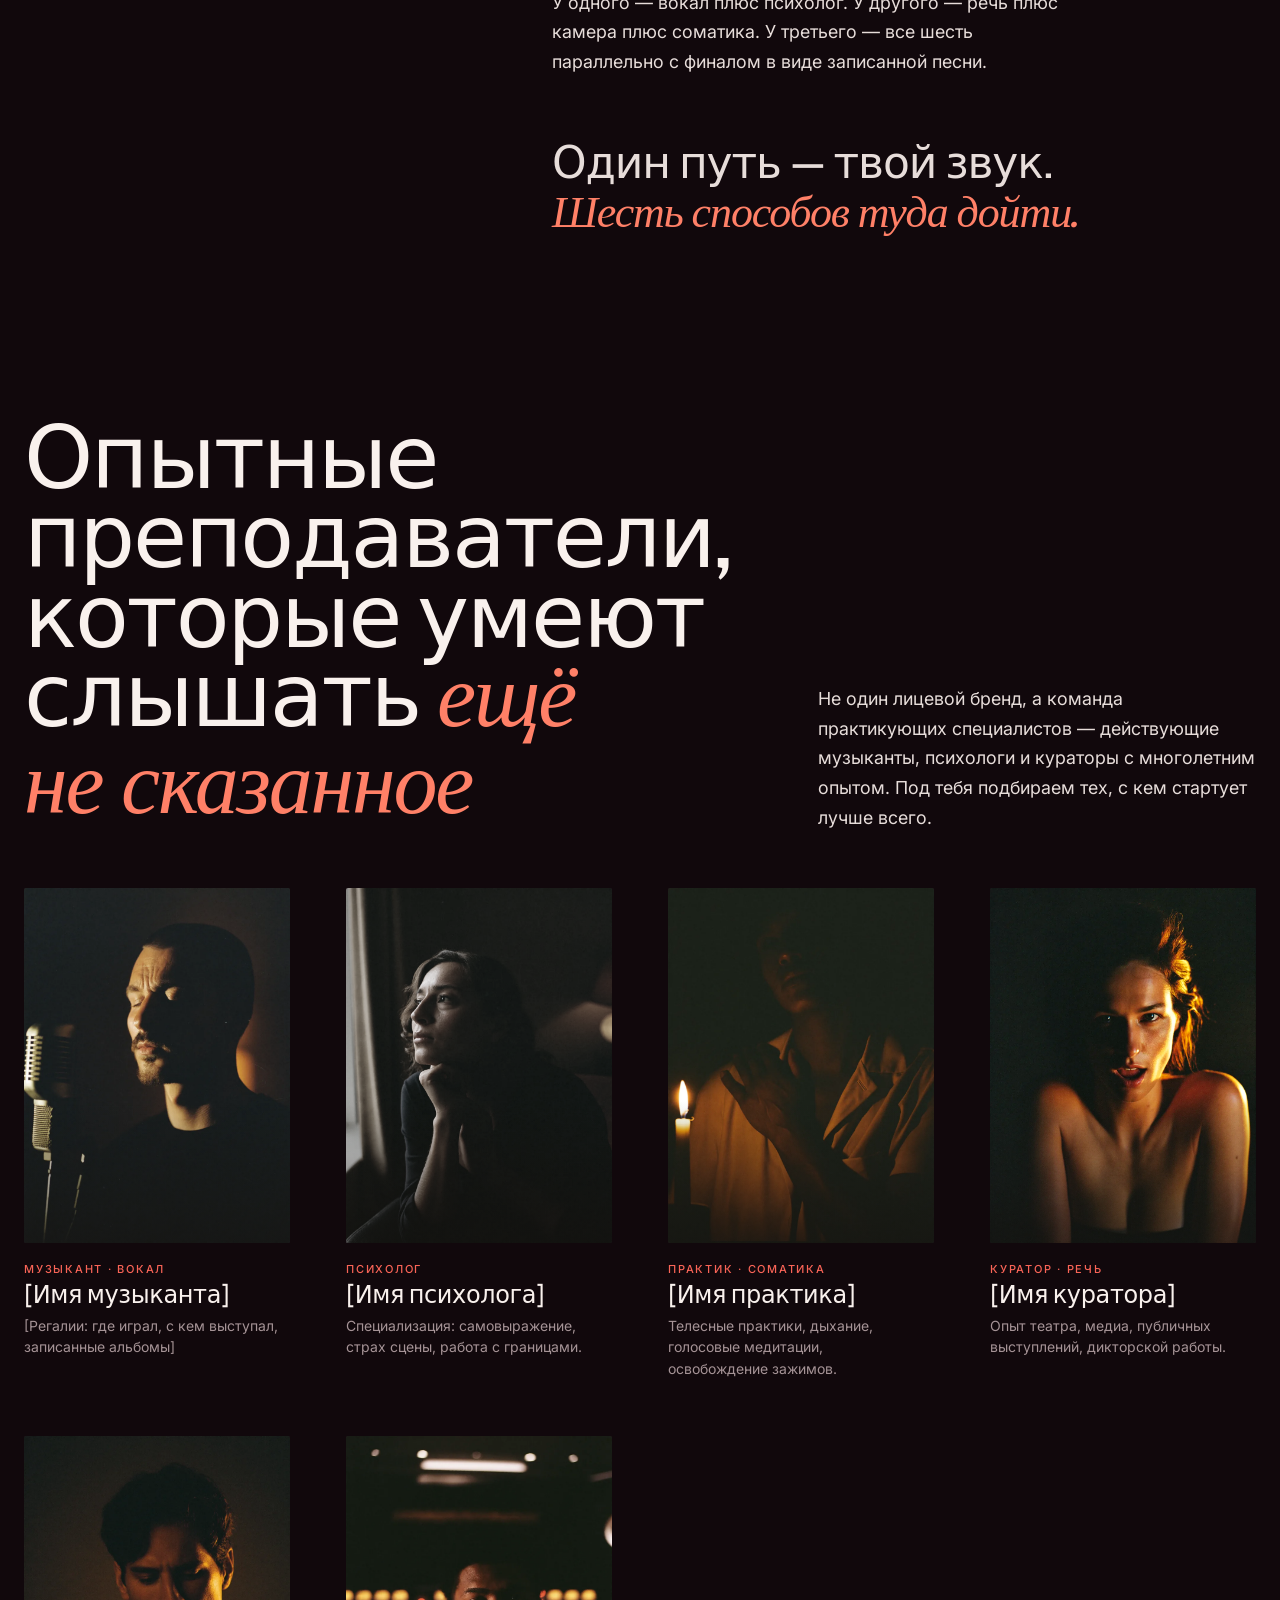
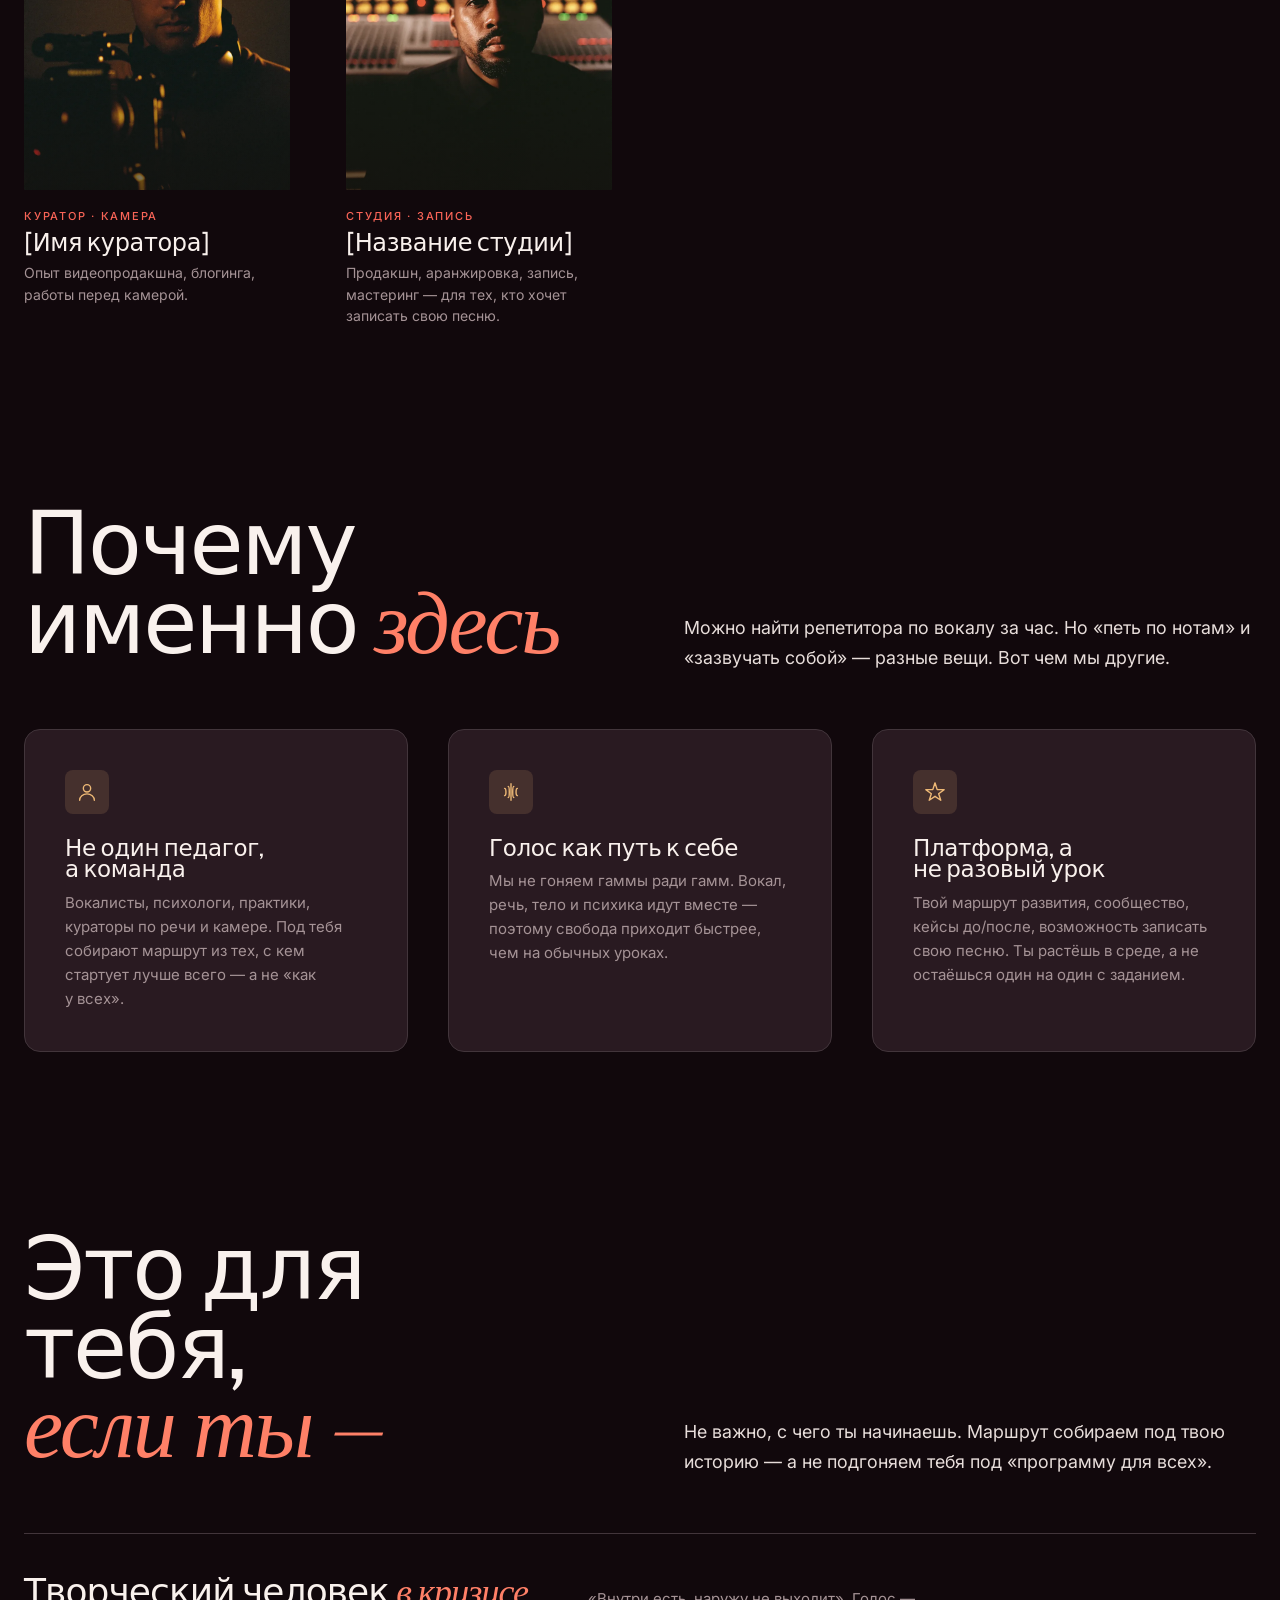
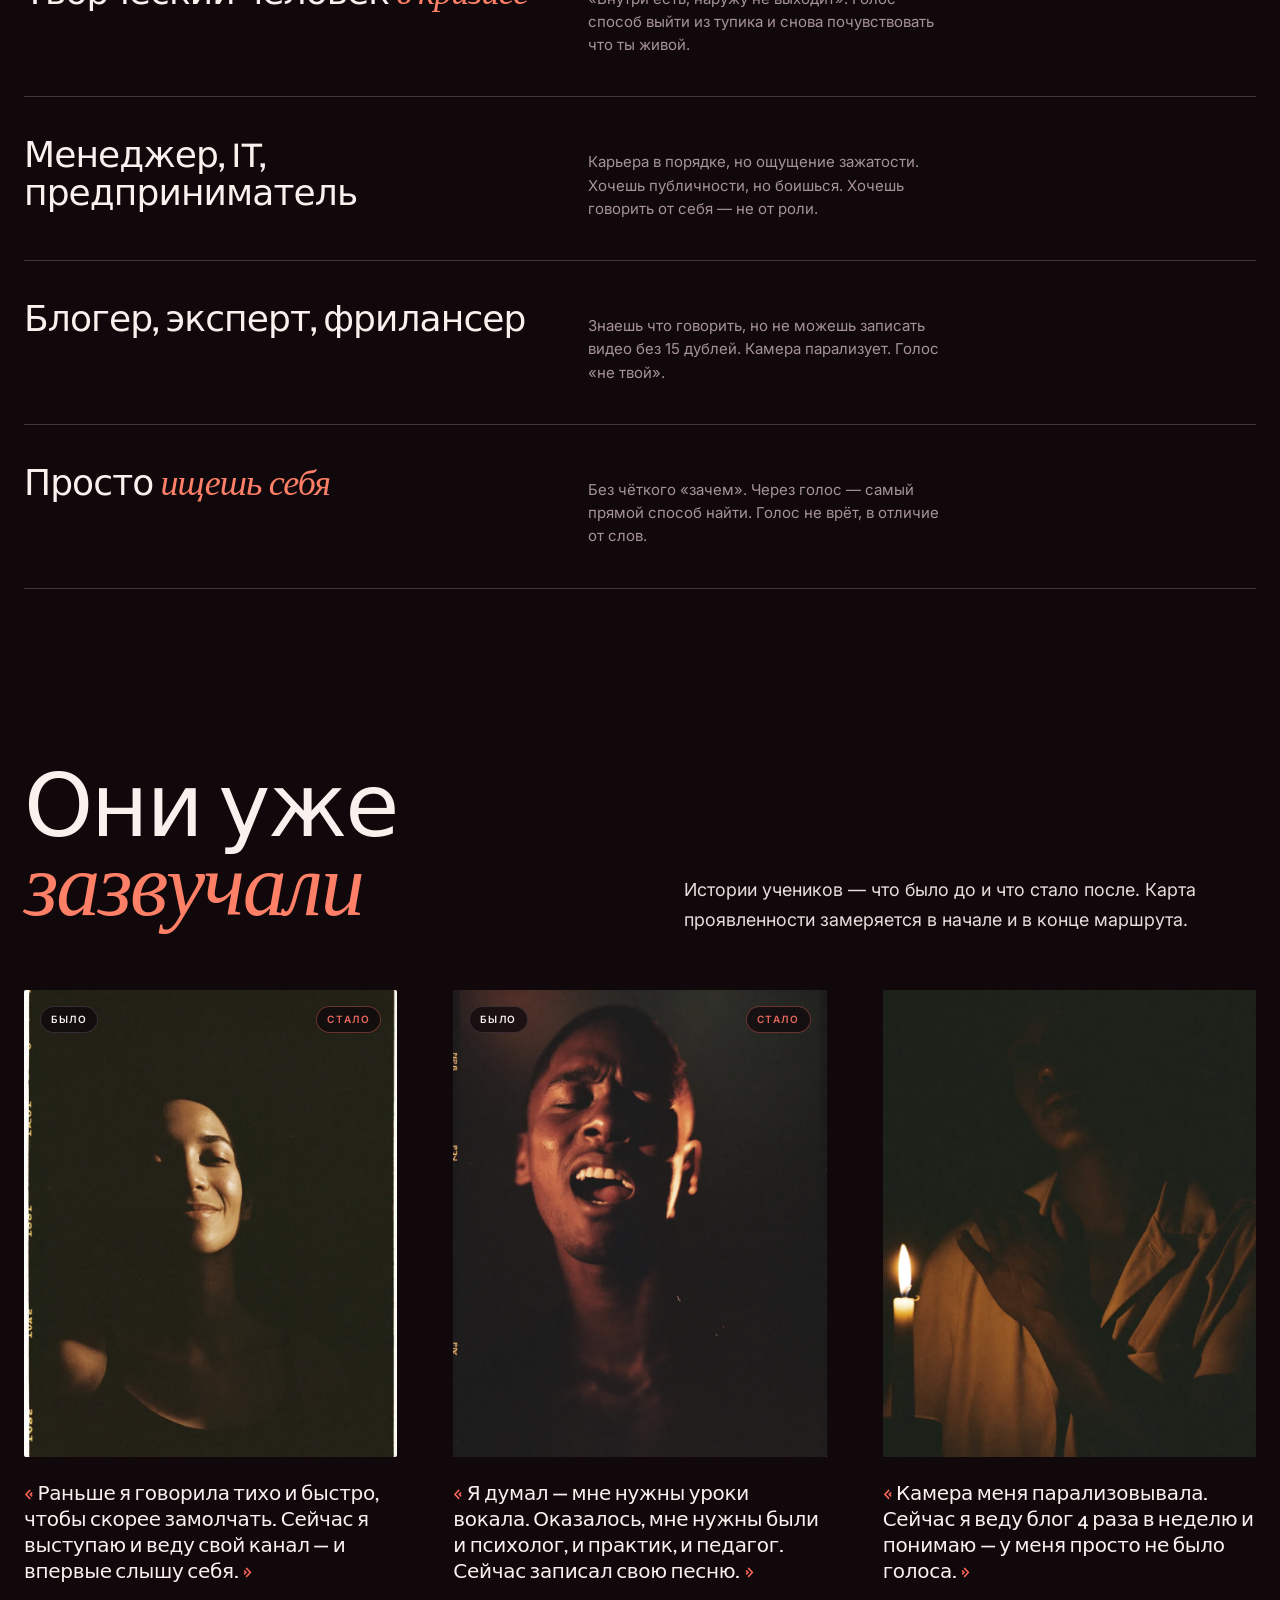
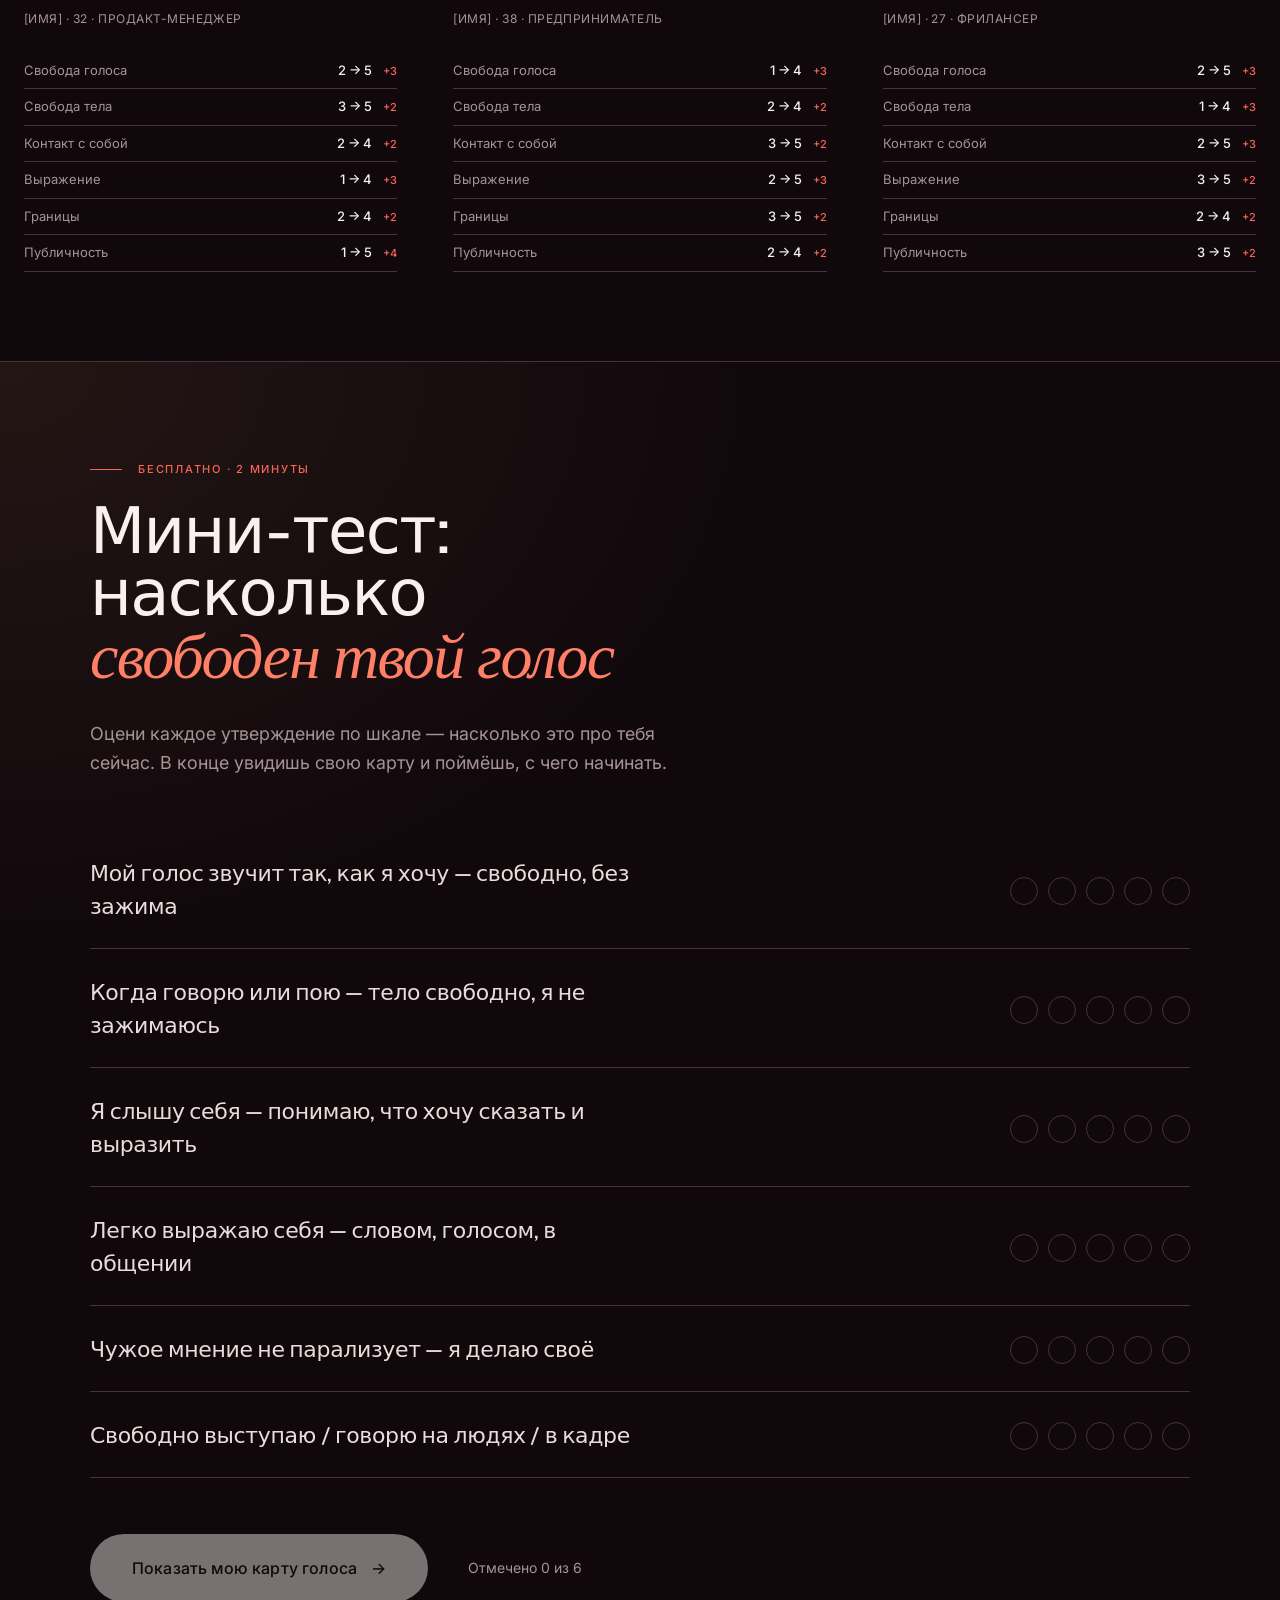
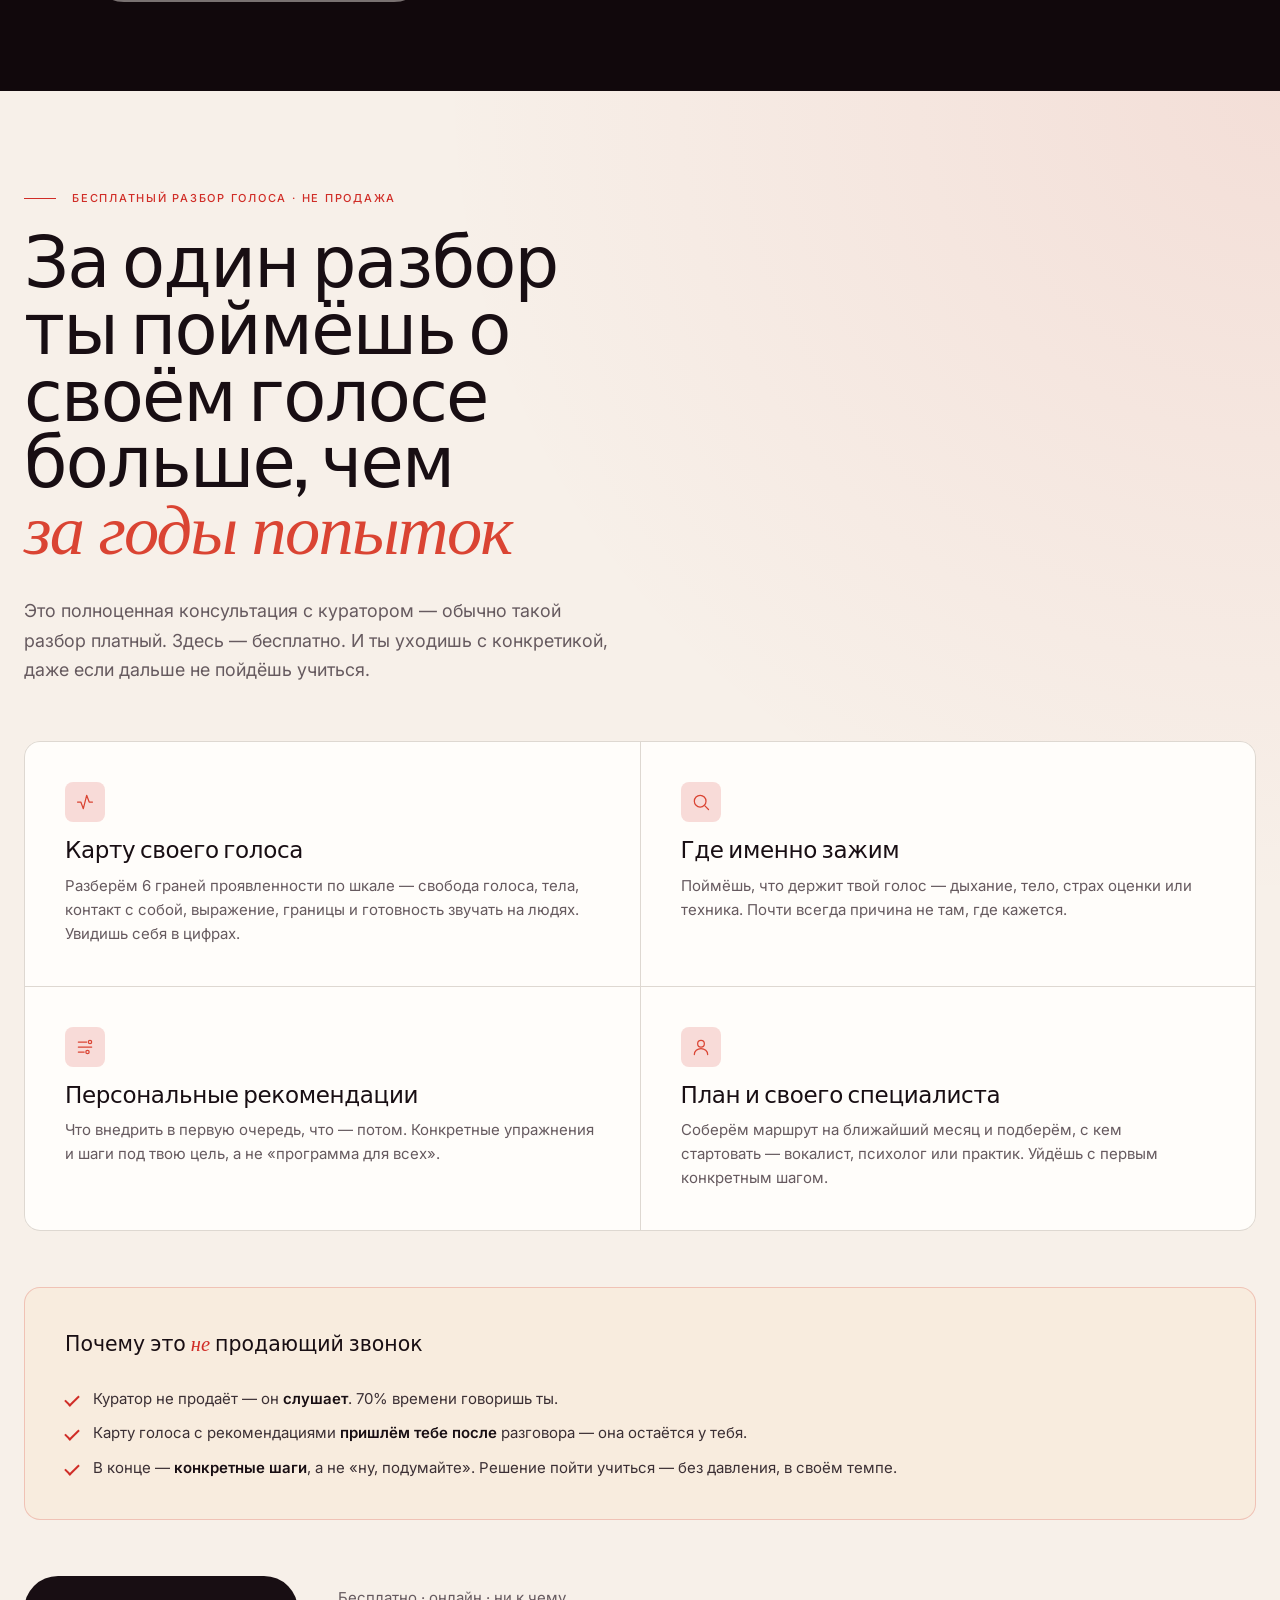
==== commit 28b171ee: "V11: copy polish — benefit-driven, catchier wording across hero offer, pains, segments, tarifs, fina" ====
--- a/index.html
+++ b/index.html
@@ -75,8 +75,8 @@
           Раскрой<br>свой <em class="grad-text">голос</em> —<br>раскрой <em class="grad-text">себя</em>
         </h1>
         <p class="hero-offer">
-          Школа вокала и свободного голоса. Учим петь, говорить и звучать —
-          и через это раскрываем тебя.
+          Школа вокала и свободного голоса. Научим петь, говорить и звучать
+          уверенно — и через голос раскроем тебя настоящего.
         </p>
       </div>
 
@@ -209,7 +209,7 @@
       <div class="container-wide">
         <div class="pains-header" data-reveal>
           <h2>Узнаёшь <em>себя?</em></h2>
-          <p class="lead">Если хоть одно «да» — этот текст про тебя. Это не «недостатки характера». Это голосовые и телесные блоки — они снимаются. Системно.</p>
+          <p class="lead">Если откликнулось хоть одно — это не «характер такой». Это голосовые и телесные зажимы. И хорошая новость: они снимаются. Системно, под руководством команды.</p>
         </div>
 
         <div data-reveal-stagger>
@@ -446,7 +446,7 @@
       <div class="container-wide">
         <div class="segments-header" data-reveal>
           <h2>Это для тебя, <em>если ты —</em></h2>
-          <p class="lead">Целевые сегменты, под которые мы собираем маршруты. Не обязательно подходить под один — у многих сочетания.</p>
+          <p class="lead">Не важно, с чего ты начинаешь. Маршрут собираем под твою историю — а не подгоняем тебя под «программу для всех».</p>
         </div>
 
         <div class="segments-list" data-reveal-stagger>
@@ -725,7 +725,7 @@
       <div class="container-wide">
         <div class="tarifs-header" data-reveal>
           <h2>Три <em>маршрута</em></h2>
-          <p class="lead">Цены индивидуальные — зависят от выбранного маршрута. На бесплатной диагностике куратор покажет, что подходит и сколько стоит.</p>
+          <p class="lead">От «попробовать» до «дойти до результата». Что подойдёт именно тебе и сколько это стоит — куратор покажет на бесплатной диагностике, без навязывания.</p>
         </div>
 
         <div class="tarifs-grid" data-reveal-stagger>
@@ -844,9 +844,9 @@
       </div>
       <div class="container-wide" data-reveal>
         <div class="final-cta-inner">
-          <h2>Когда <em>ты&nbsp;готов?</em></h2>
+          <h2>Твой голос ждёт <em>тебя</em></h2>
           <div>
-            <p>Если хоть что-то из этого текста про тебя — приходи на бесплатную диагностику. Онлайн, без обязательств, с живым куратором.</p>
+            <p>Если хоть что-то здесь откликнулось — начни с бесплатной диагностики. Онлайн, с живым куратором — и ты уже будешь знать, с чего раскрывать свой голос.</p>
             <a href="#form" class="btn btn-primary btn-lg" data-modal data-magnetic>
               <span>Записаться на диагностику</span>
               <span class="arrow" aria-hidden="true">→</span>
--- a/styles/tokens.css
+++ b/styles/tokens.css
@@ -86,18 +86,18 @@
   --ls-wide:      0.04em;
   --ls-wider:     0.16em;
 
-  /* -------- SPACING — generous editorial --- */
+  /* -------- SPACING — tightened (v10): меньше «воздуха», плотнее --- */
   --space-3xs:    4px;
   --space-2xs:    8px;
   --space-xs:    12px;
   --space-sm:    16px;
   --space-md:    24px;
-  --space-lg:    48px;
-  --space-xl:    80px;
-  --space-2xl:  128px;
-  --space-3xl:  200px;
-  --space-4xl:  320px;
-  --space-section: clamp(120px, 16vw, 220px);
+  --space-lg:    40px;
+  --space-xl:    56px;
+  --space-2xl:   88px;
+  --space-3xl:  128px;
+  --space-4xl:  180px;
+  --space-section: clamp(64px, 7vw, 112px);
 
   --container-narrow:  680px;
   --container-base:   1100px;
--- a/styles/components.css
+++ b/styles/components.css
@@ -299,10 +299,10 @@
 .spread {
   position: relative;
   width: 100%;
-  height: clamp(360px, 60vh, 720px);
+  height: clamp(320px, 46vh, 520px);
   overflow: hidden;
   isolation: isolate;
-  margin-block: var(--space-2xl);
+  margin-block: var(--space-xl);
 }
 
 .spread img,
--- a/styles/animations.css
+++ b/styles/animations.css
@@ -68,10 +68,10 @@
 @media (max-width: 768px) {
   /* Type scale shrink */
   :root {
-    --space-section: clamp(80px, 14vw, 140px);
-    --space-2xl: 80px;
-    --space-xl: 56px;
-    --space-lg: 32px;
+    --space-section: clamp(48px, 11vw, 76px);
+    --space-2xl: 56px;
+    --space-xl: 40px;
+    --space-lg: 28px;
   }
 
   /* Nav */
--- a/styles/v7.css
+++ b/styles/v7.css
@@ -4,7 +4,7 @@
    ============================================ */
 
 /* ---------- SPREAD: taller, richer ---------- */
-.spread-tall { height: clamp(440px, 78vh, 860px); }
+.spread-tall { height: clamp(380px, 56vh, 600px); }
 
 .spread-caption {
   bottom: clamp(28px, 5vw, 56px);
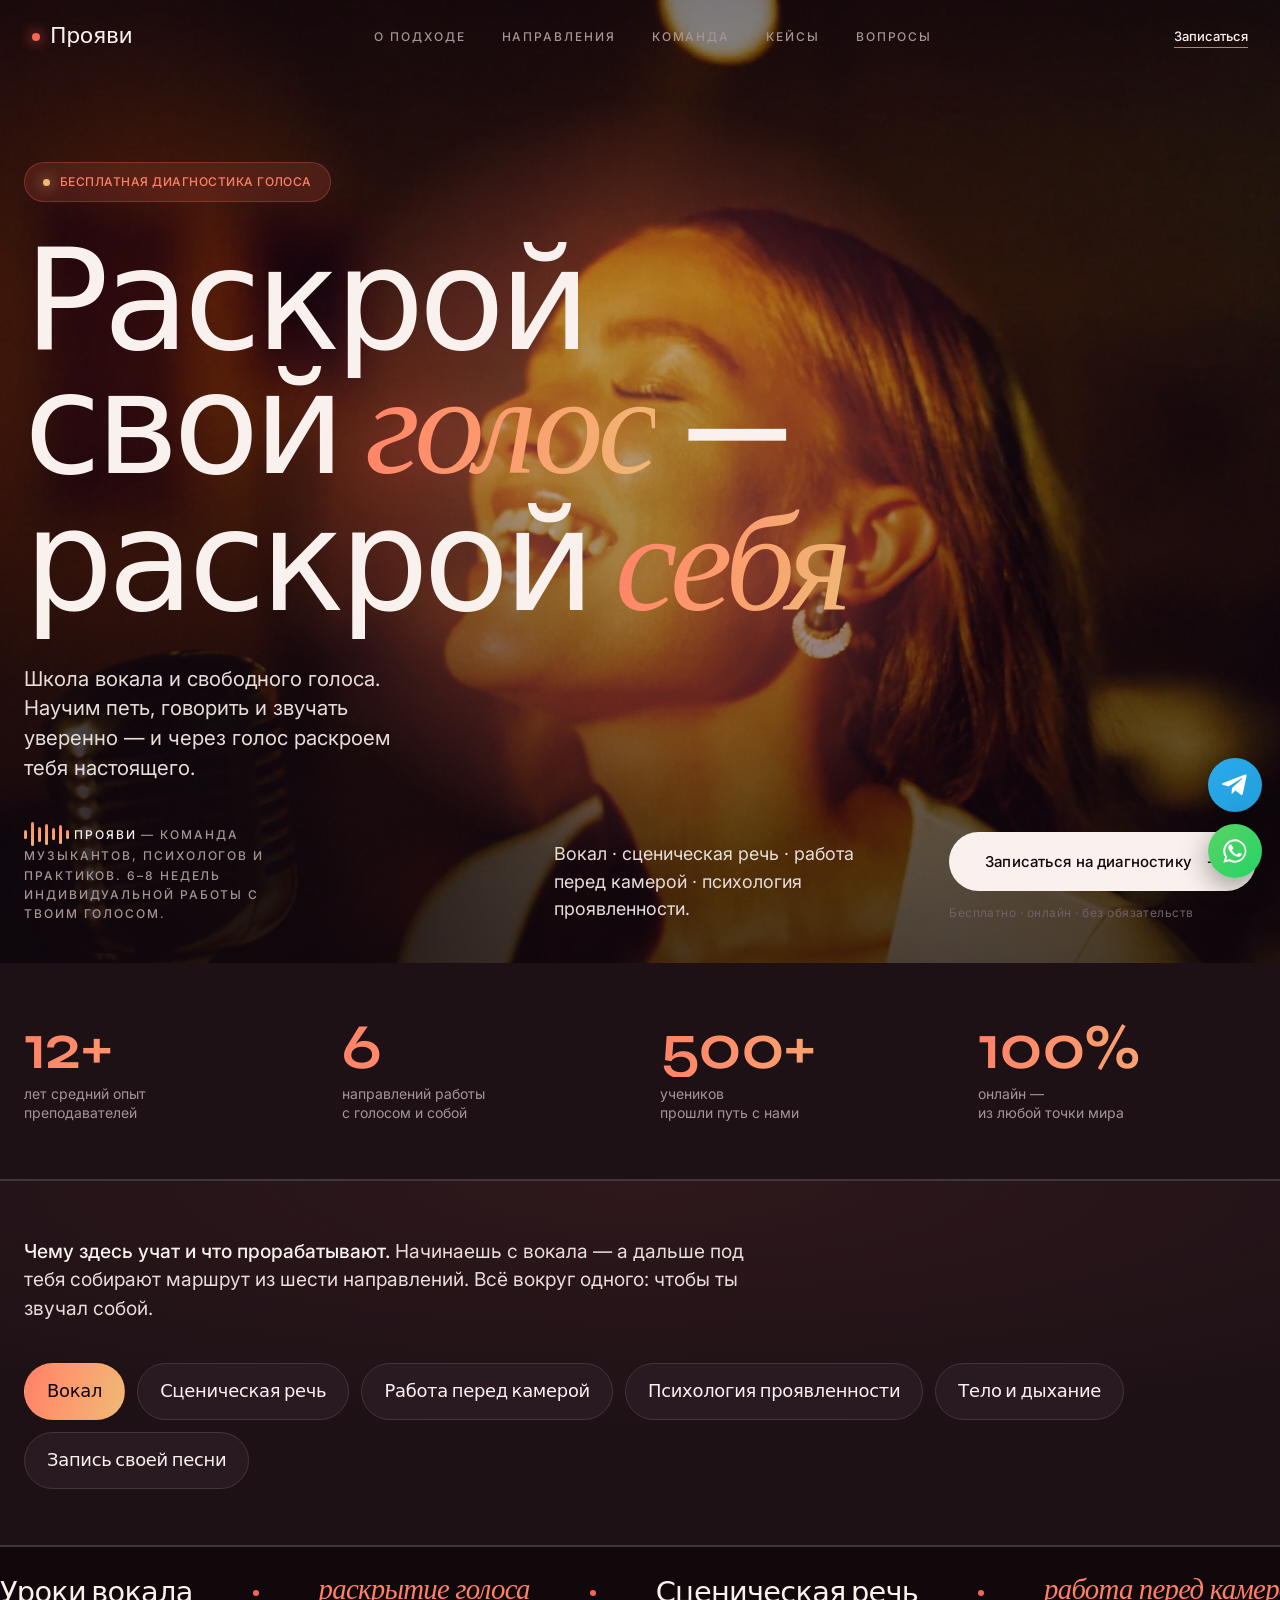
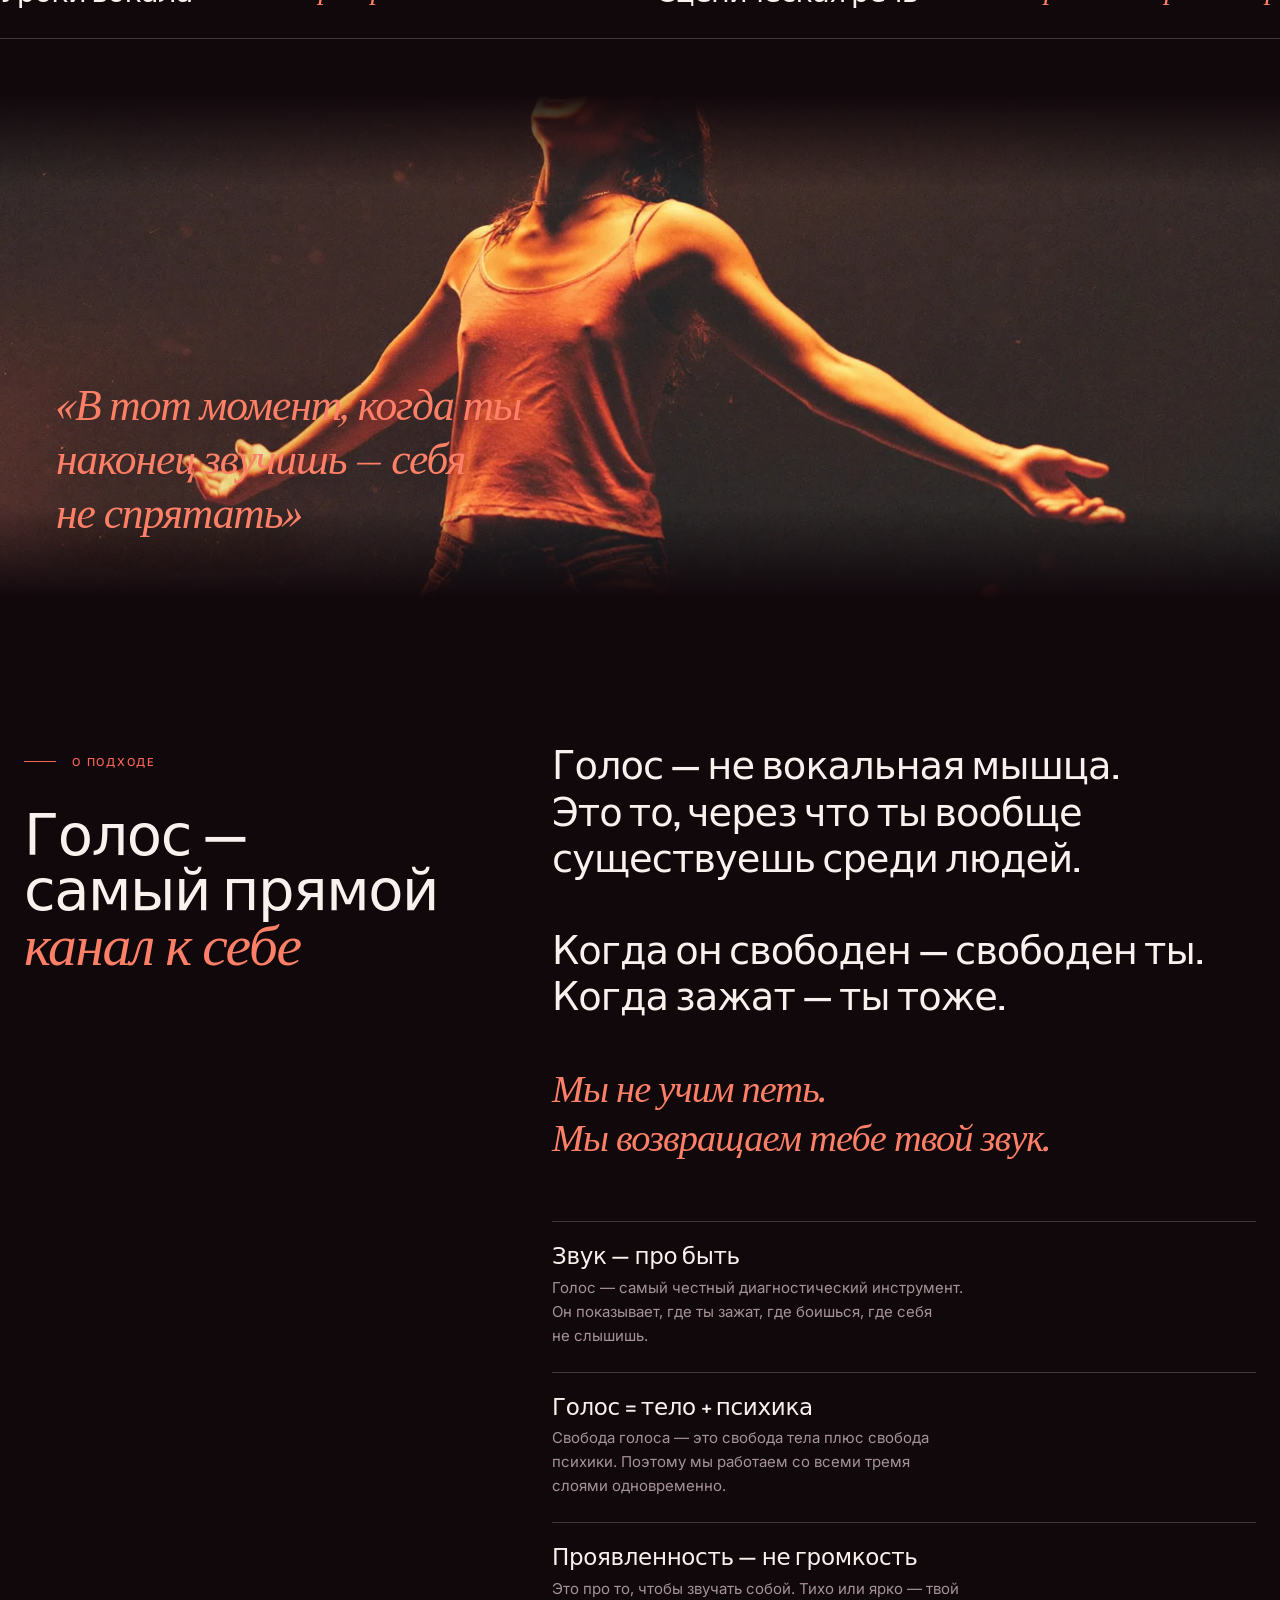
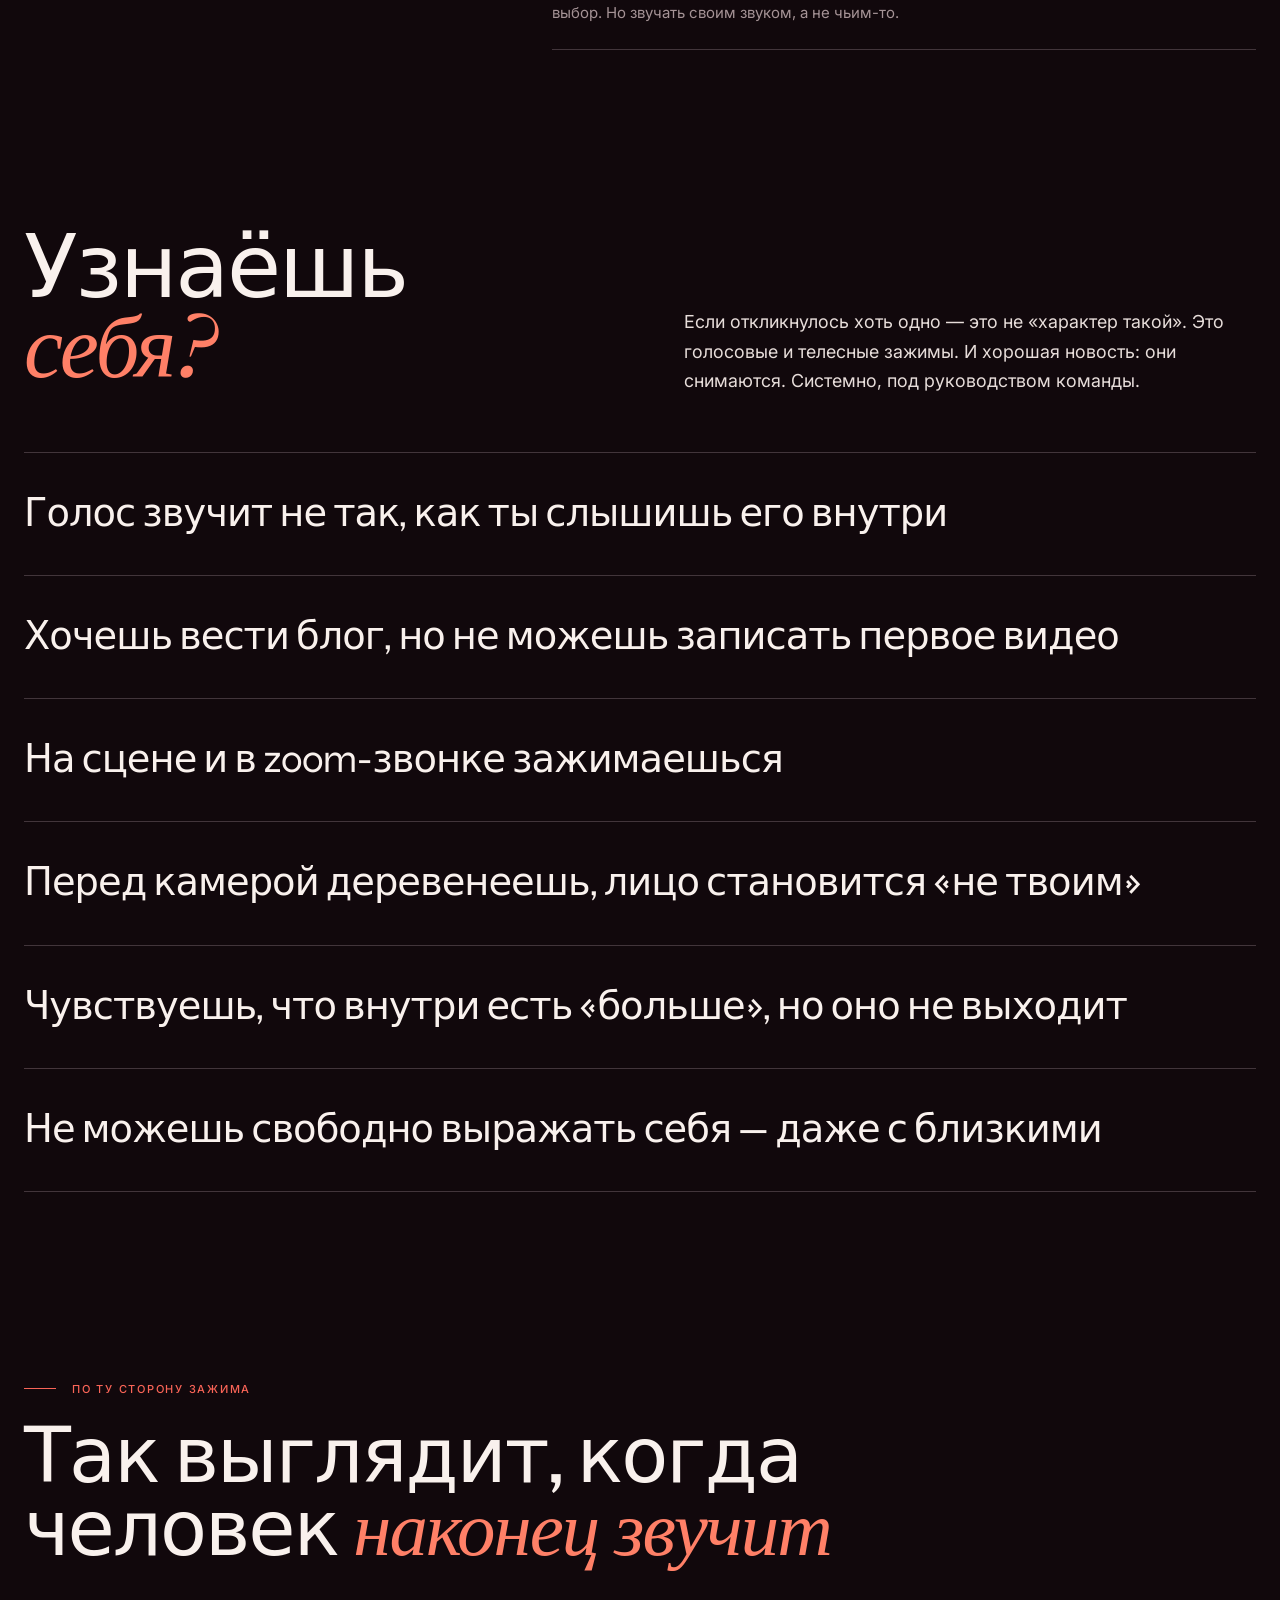
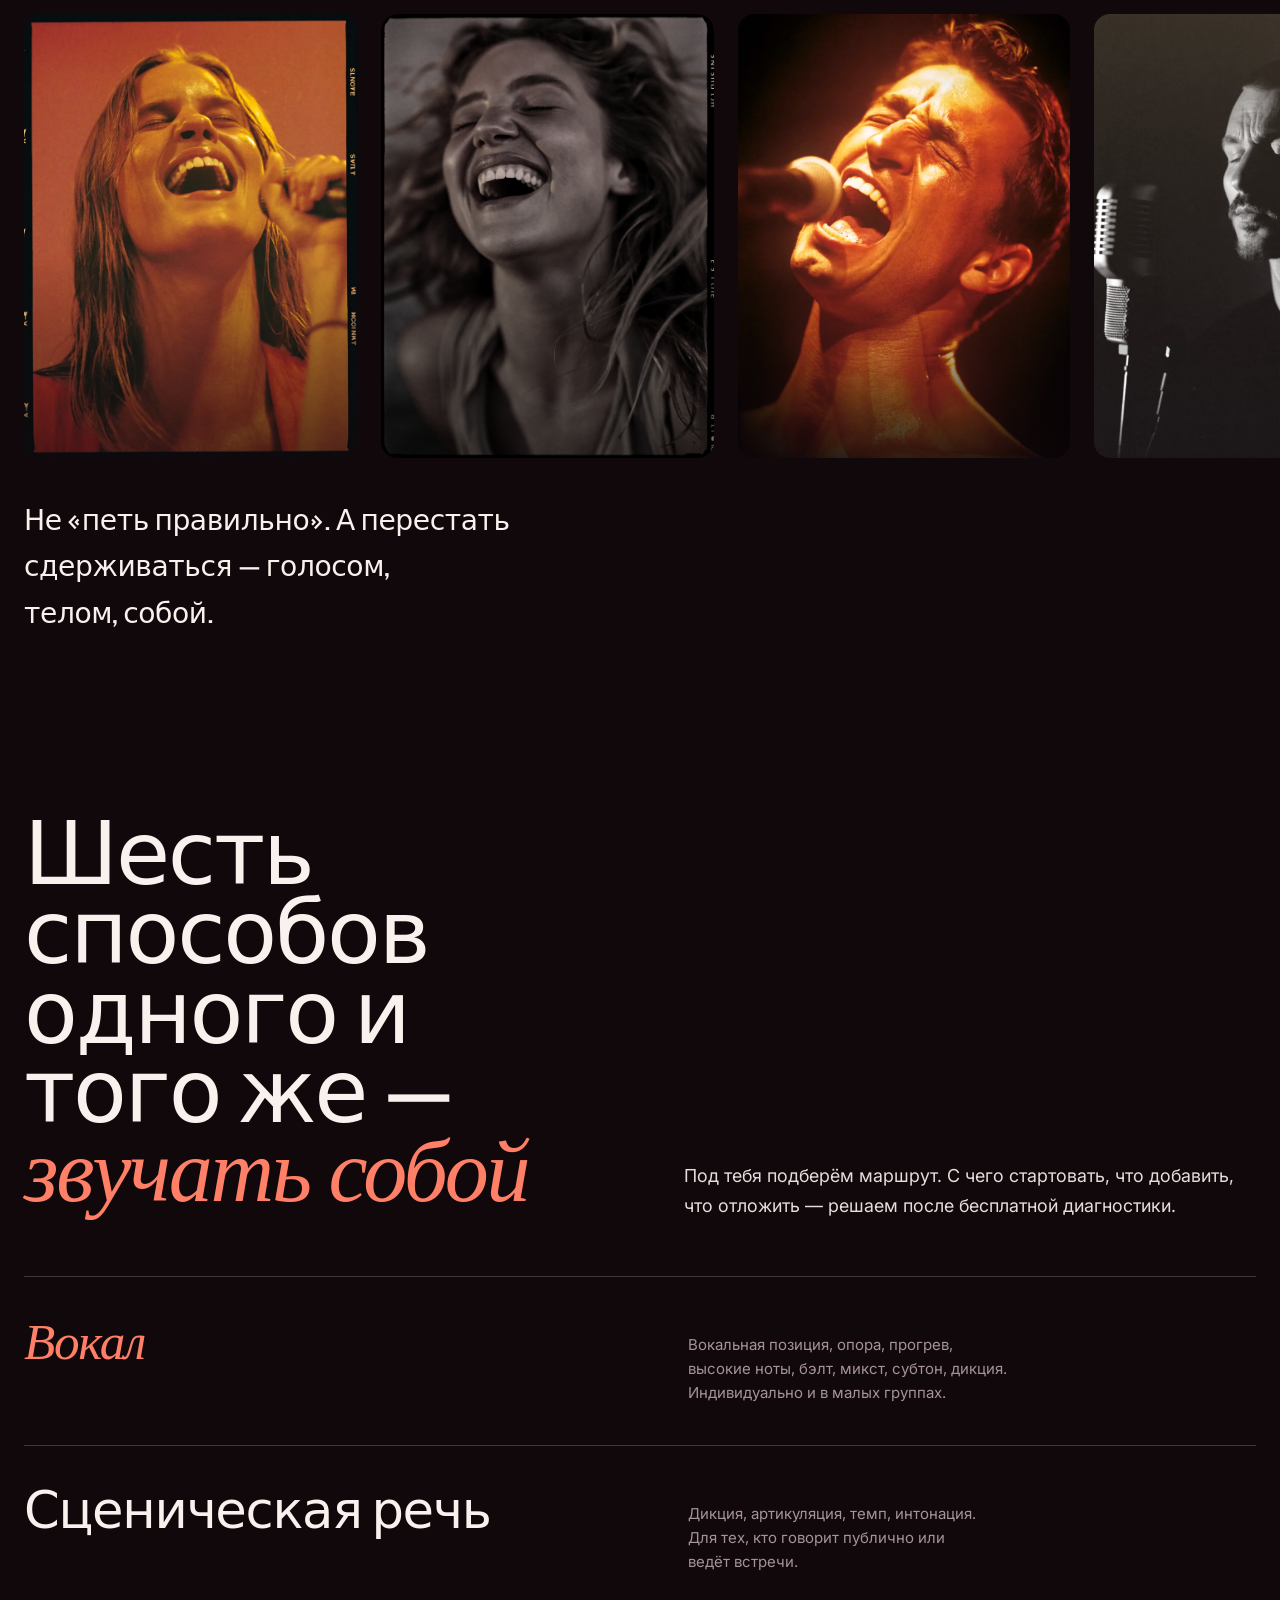
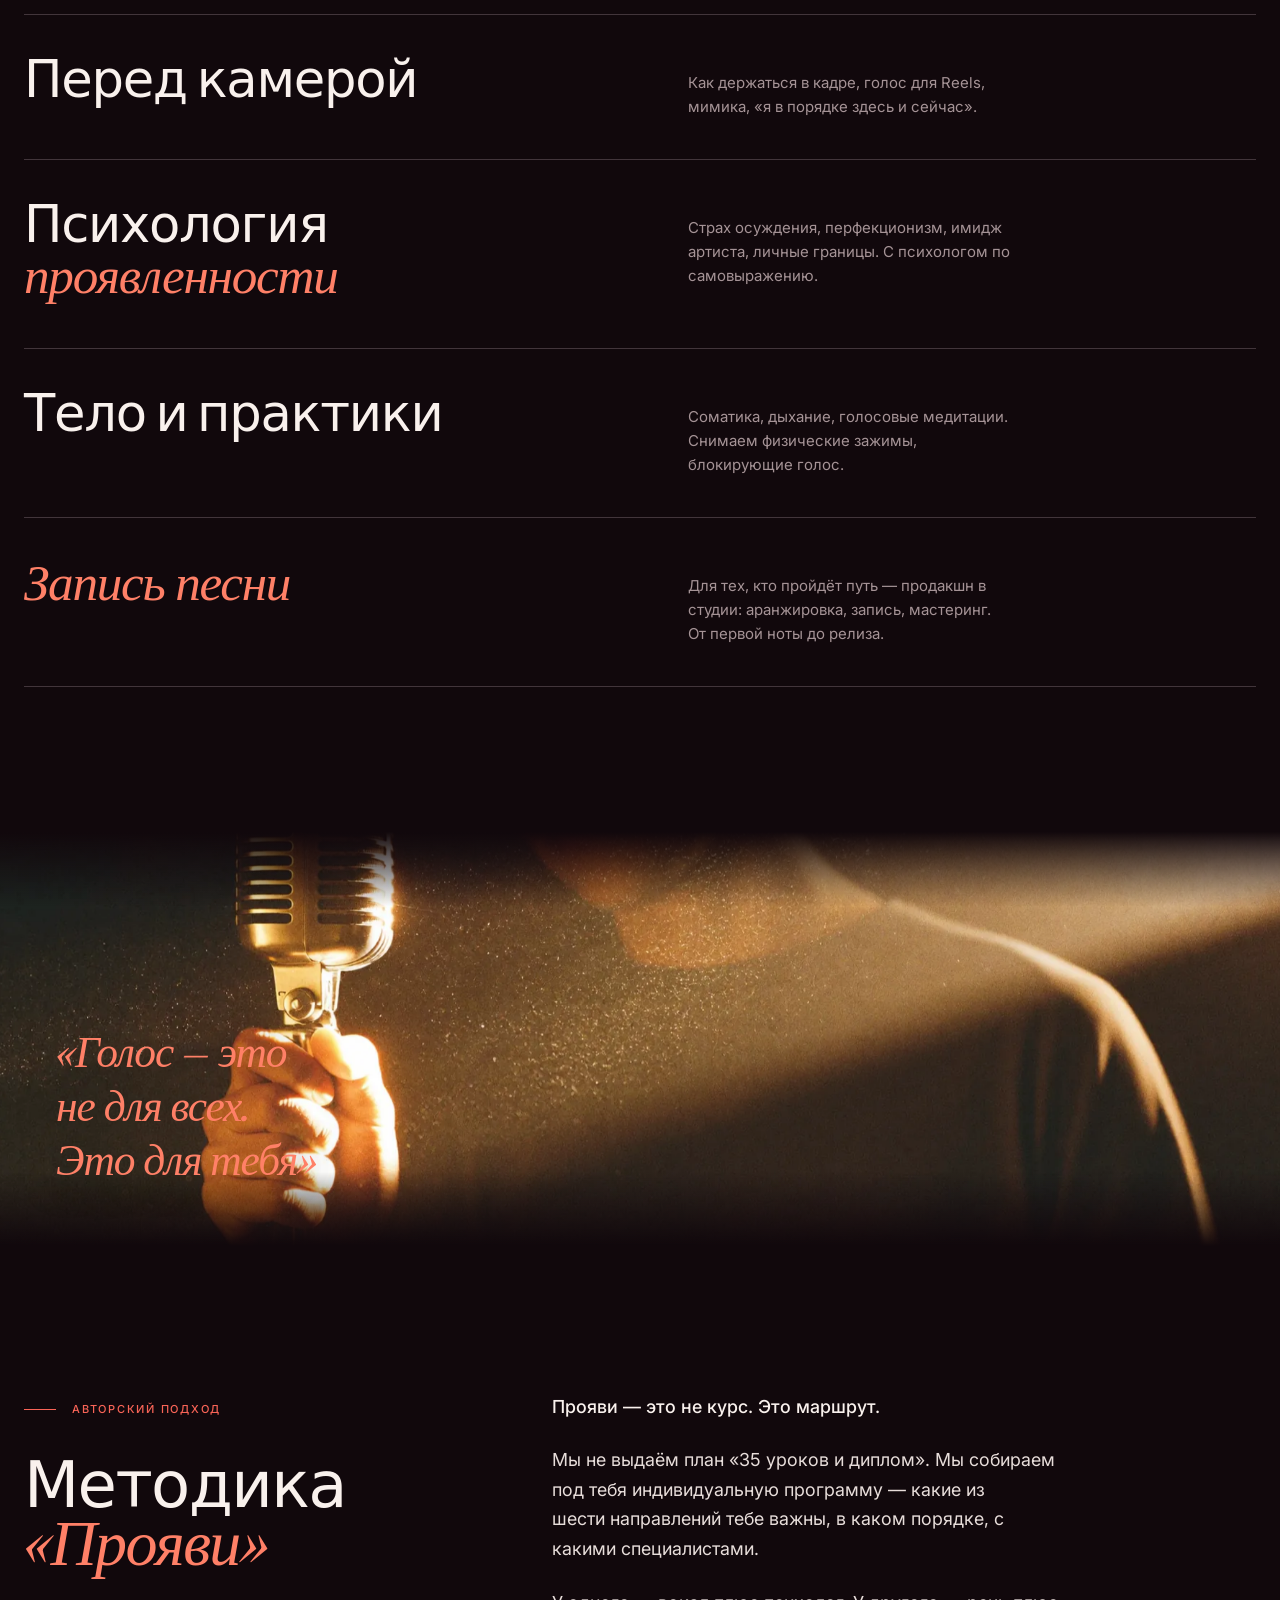
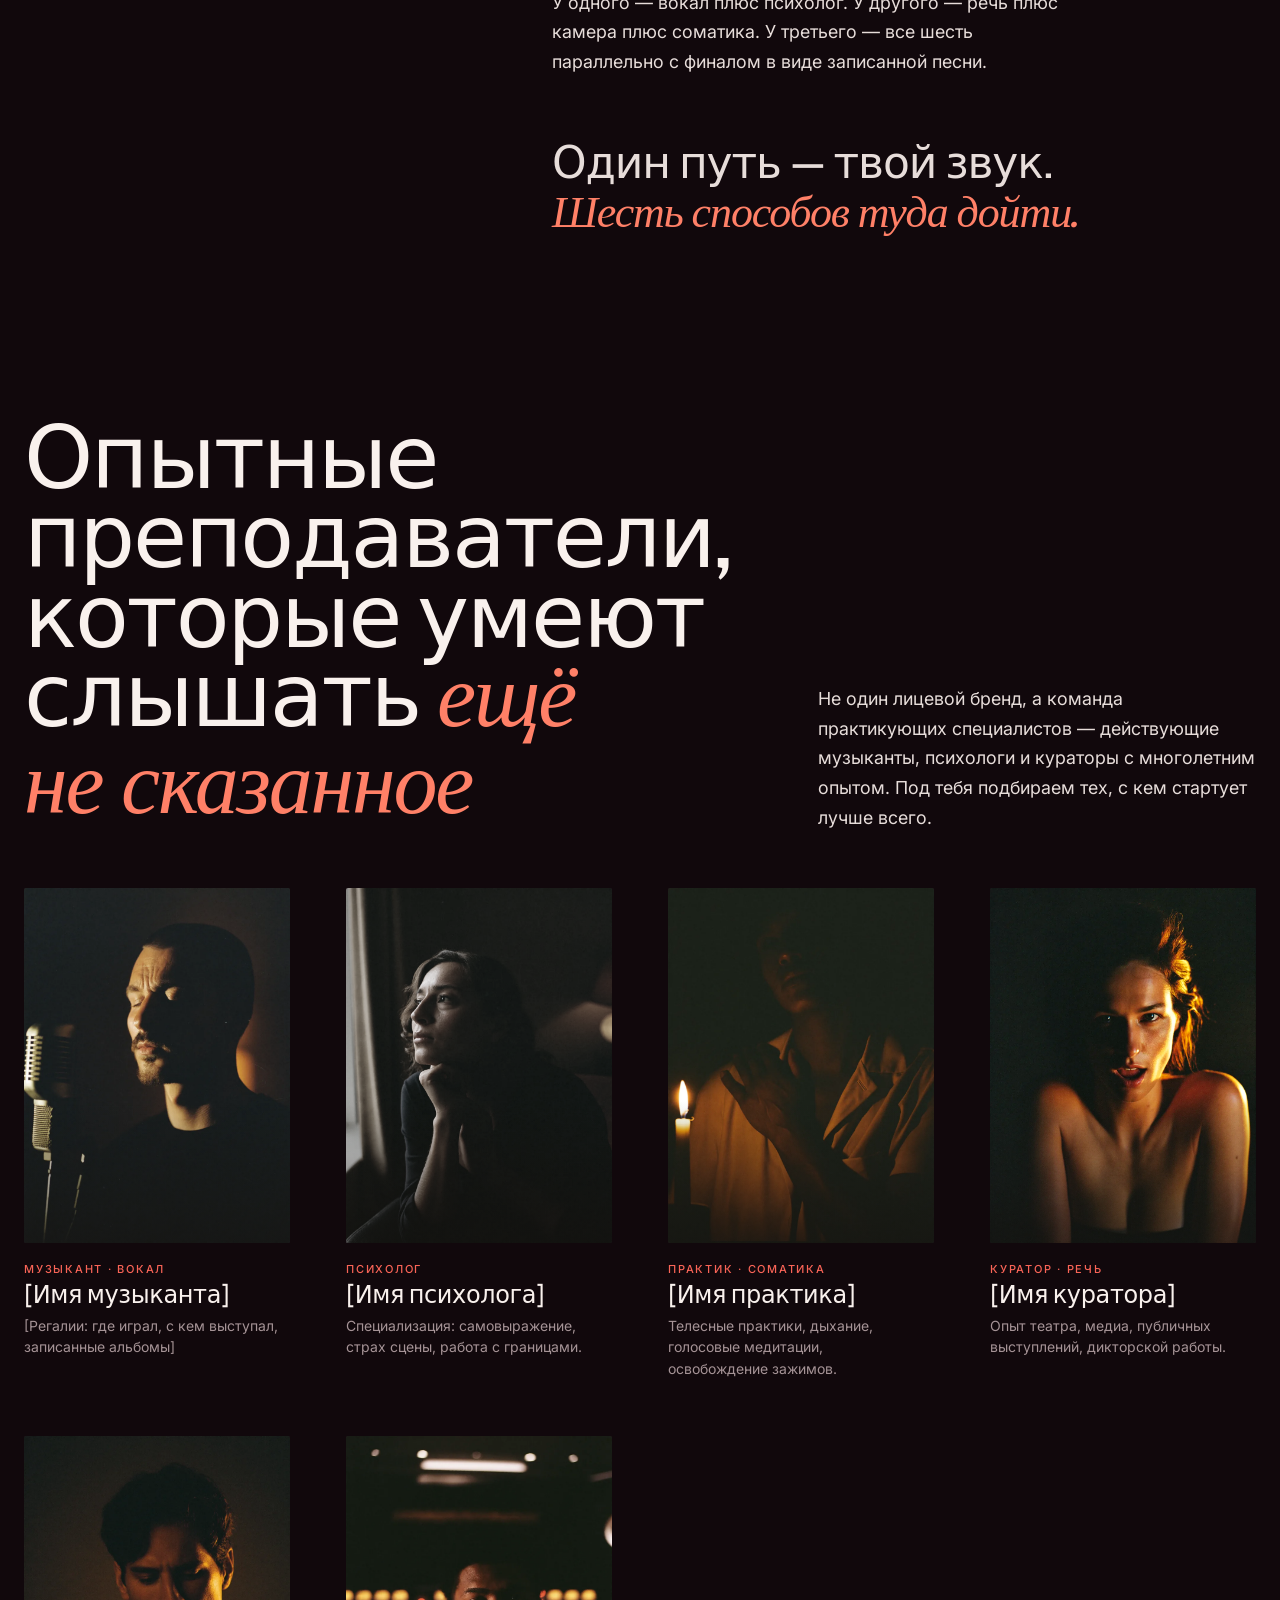
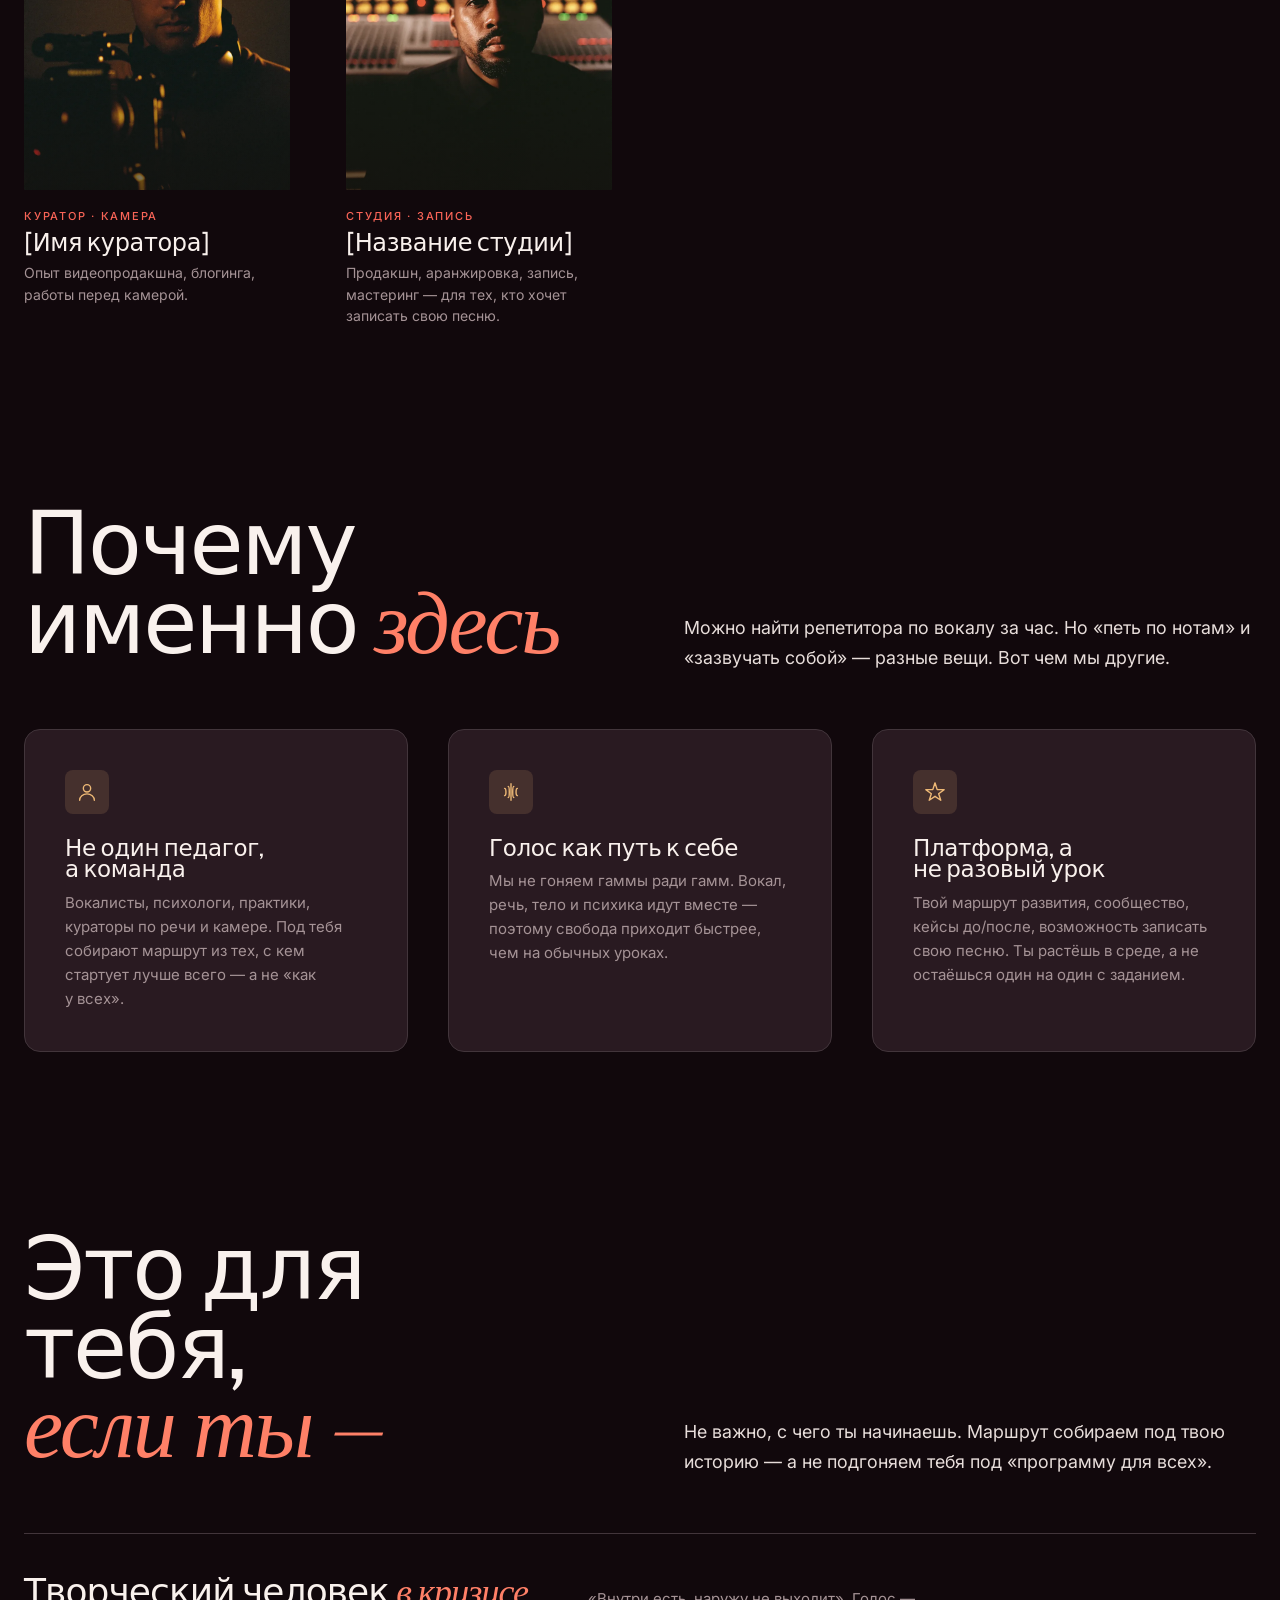
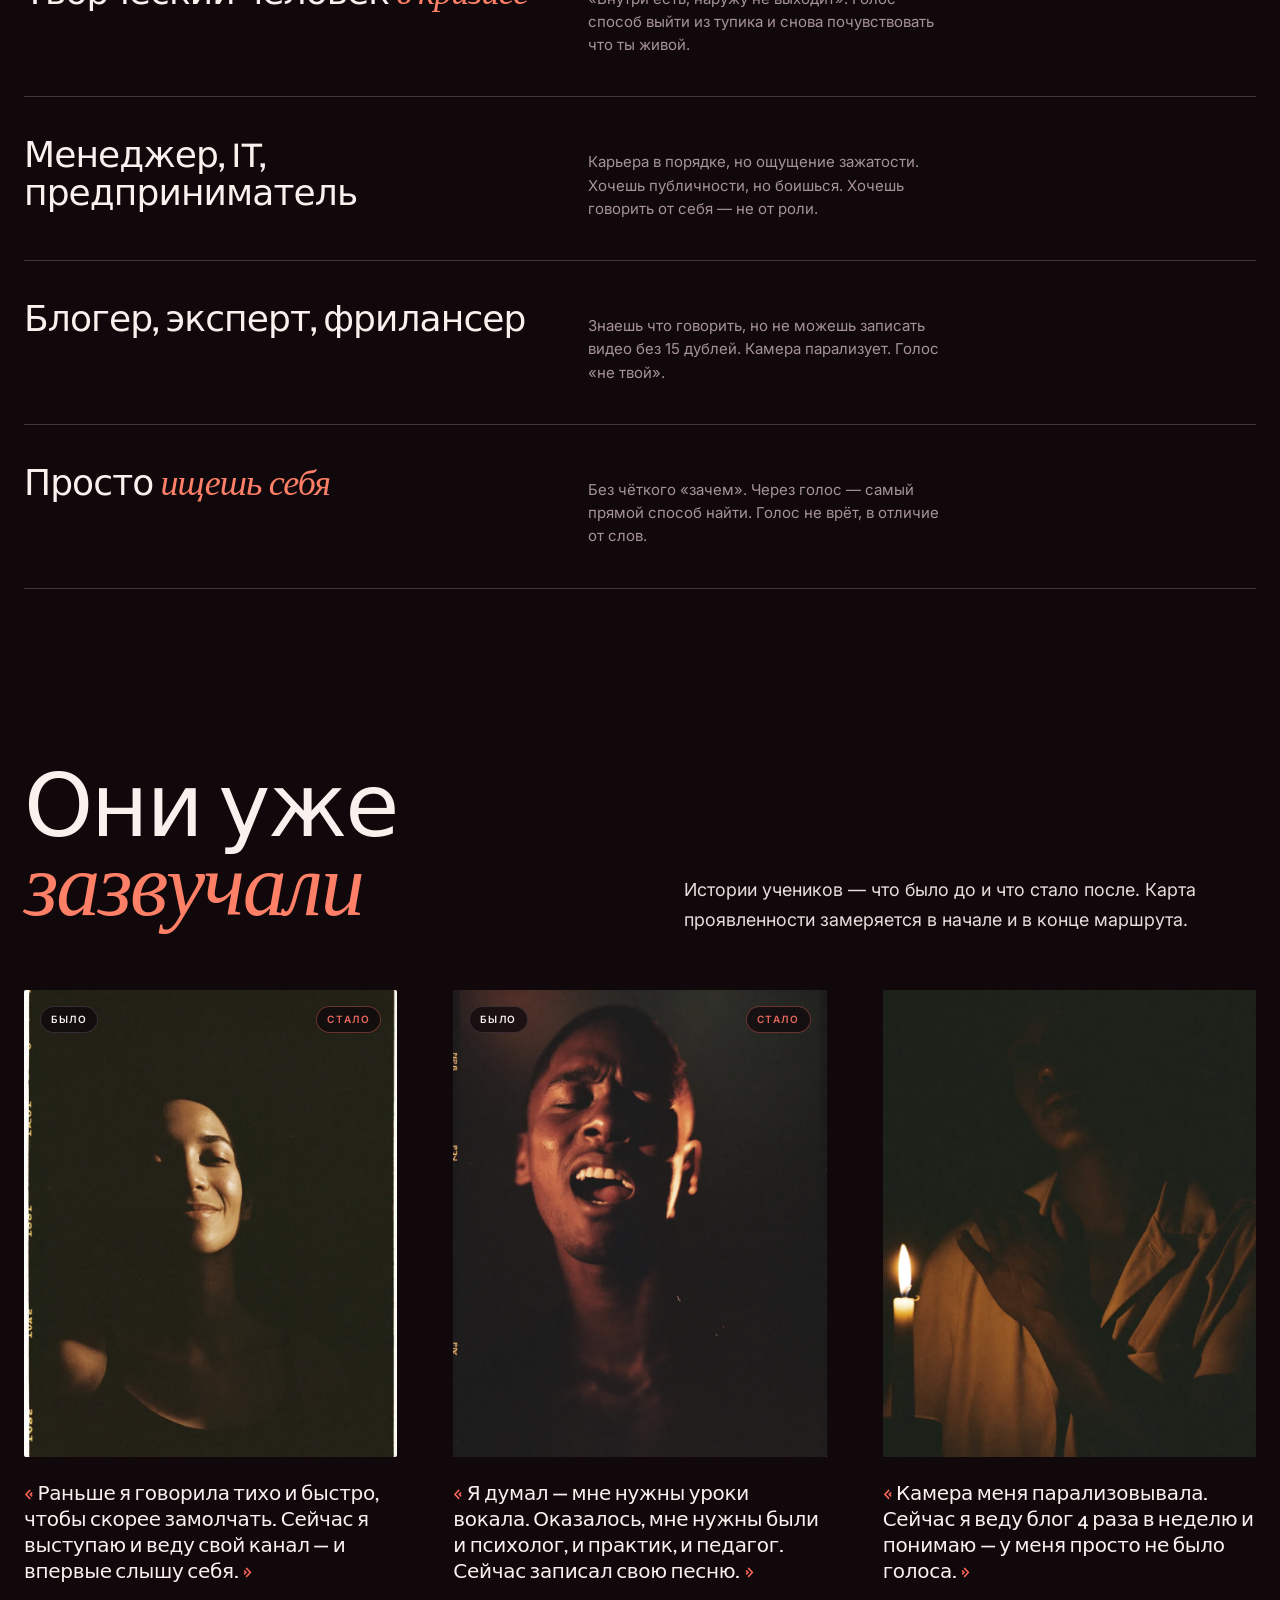
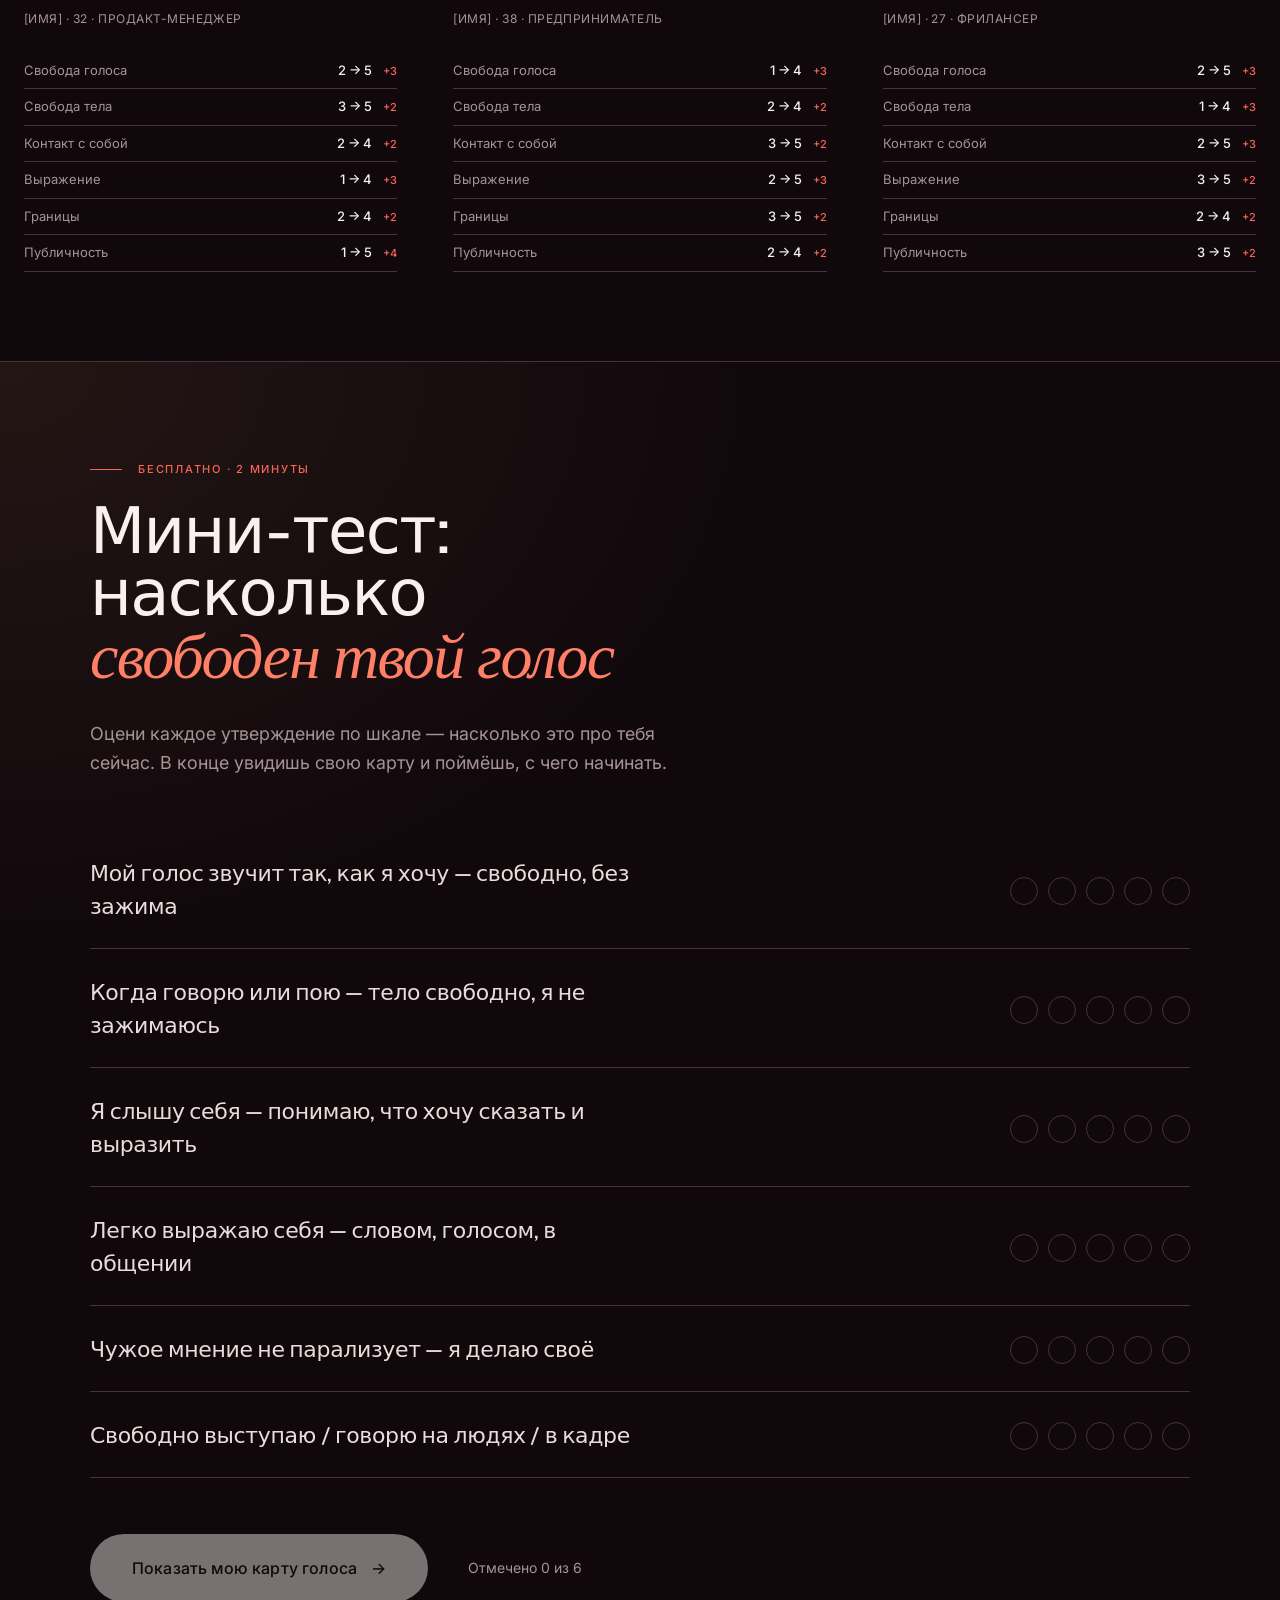
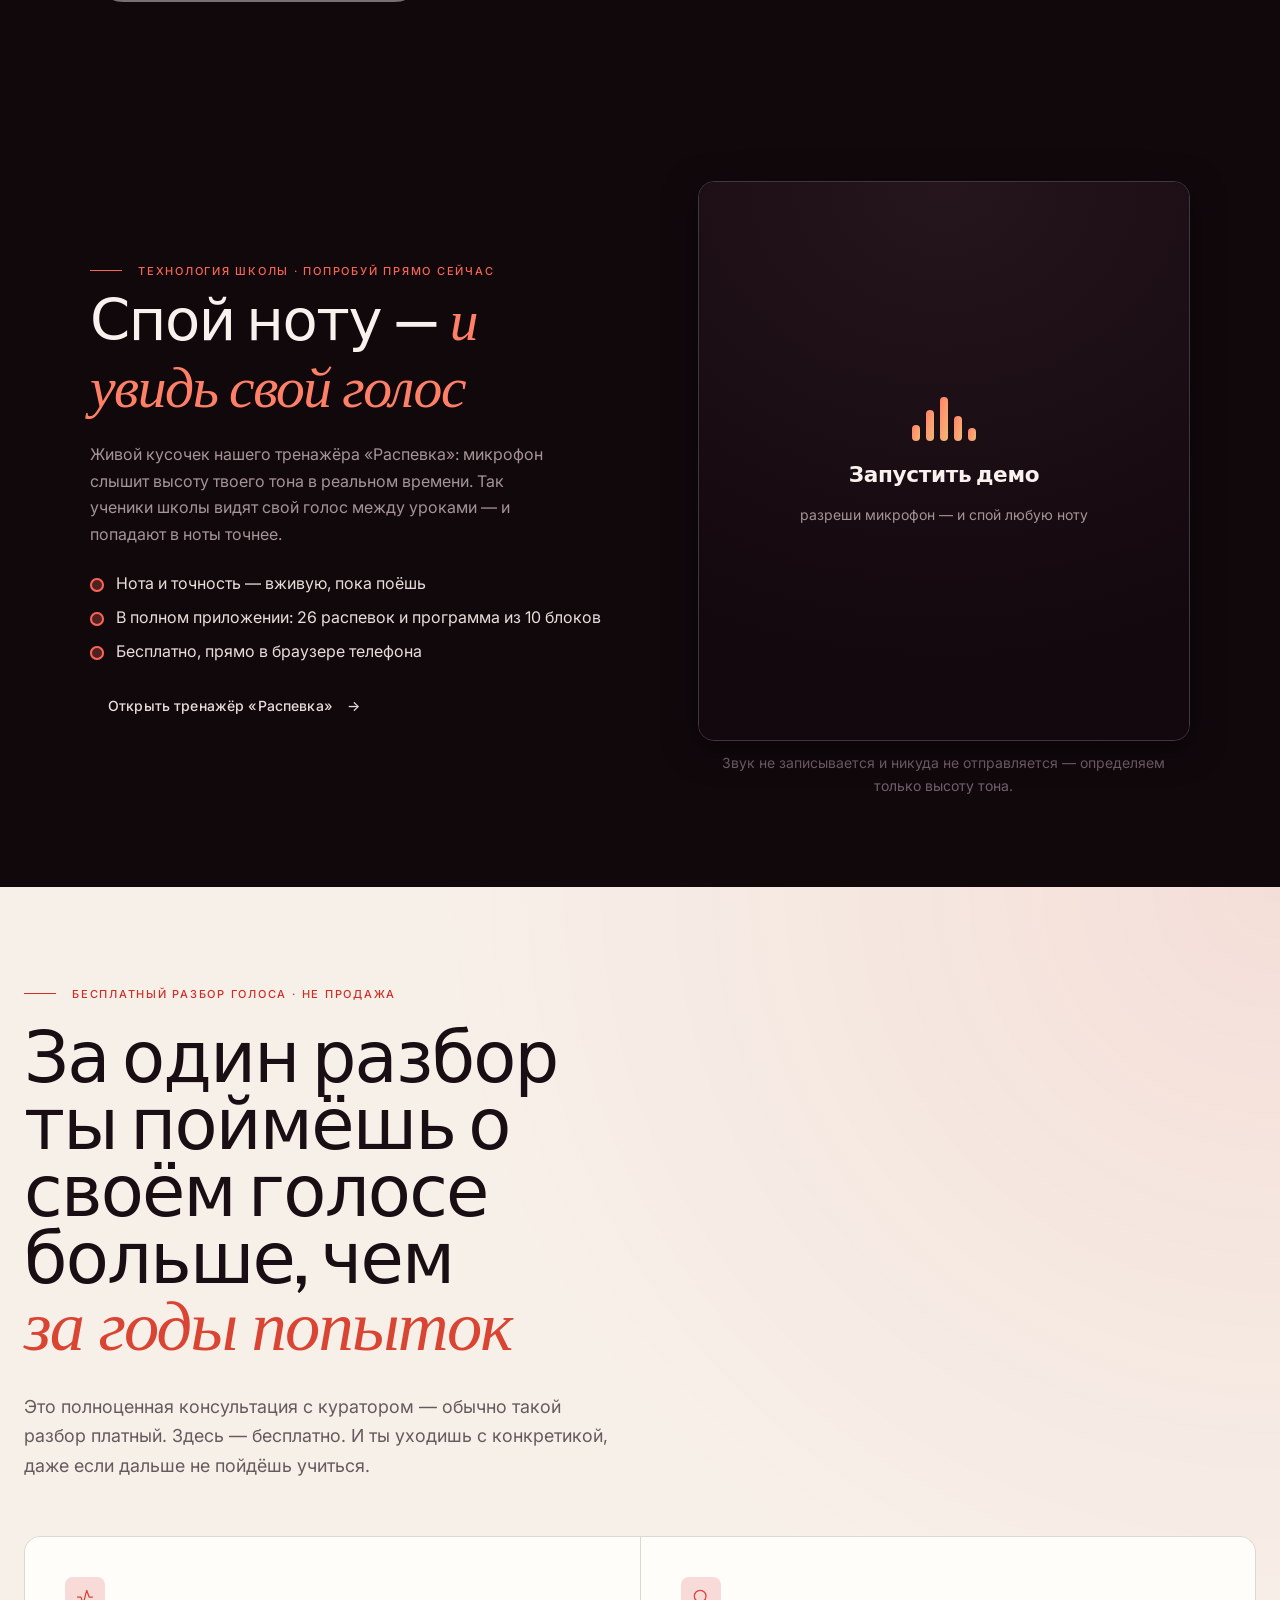
==== commit 143fc7bf: "feat: секция live-демо «Спой ноту — увидь свой голос» (тренажёр «Распевка») Технологичный «вау»-блок" ====
--- a/index.html
+++ b/index.html
@@ -642,6 +642,38 @@
       </div>
     </section>
 
+    <!-- ====================== LIVE DEMO — технология школы (тренажёр «Распевка») ====================== -->
+    <section class="livedemo" id="livedemo" aria-labelledby="livedemo-title">
+      <div class="container">
+        <div class="livedemo-grid">
+          <div class="livedemo-copy" data-reveal>
+            <span class="eyebrow">Технология школы · попробуй прямо сейчас</span>
+            <h2 id="livedemo-title">Спой ноту — <em>и увидь свой голос</em></h2>
+            <p class="livedemo-lead">Живой кусочек нашего тренажёра «Распевка»: микрофон слышит высоту твоего тона в реальном времени. Так ученики школы видят свой голос между уроками — и попадают в ноты точнее.</p>
+            <ul class="livedemo-points">
+              <li>Нота и точность — вживую, пока поёшь</li>
+              <li>В полном приложении: 26 распевок и программа из 10 блоков</li>
+              <li>Бесплатно, прямо в браузере телефона</li>
+            </ul>
+            <a class="btn btn-ghost" href="https://a1exxx.github.io/raspevka/" target="_blank" rel="noopener">
+              <span>Открыть тренажёр «Распевка»</span>
+              <span class="arrow" aria-hidden="true">→</span>
+            </a>
+          </div>
+          <div class="livedemo-stage" data-reveal>
+            <div class="livedemo-frame" id="livedemo-frame">
+              <button type="button" class="livedemo-poster" id="livedemo-start">
+                <span class="livedemo-eq" aria-hidden="true"><i></i><i></i><i></i><i></i><i></i></span>
+                <span class="livedemo-poster-title">Запустить демо</span>
+                <span class="livedemo-poster-sub">разреши микрофон — и спой любую ноту</span>
+              </button>
+            </div>
+            <p class="livedemo-note">Звук не записывается и никуда не отправляется — определяем только высоту тона.</p>
+          </div>
+        </div>
+      </div>
+    </section>
+
     <!-- ====================== WHAT YOU GET — lead magnet (light zone) ====================== -->
     <section class="getafter tone-light" id="getafter">
       <div class="container-wide">
--- a/styles/v8.css
+++ b/styles/v8.css
@@ -190,3 +190,55 @@
   .msg-btn { width: 48px; height: 48px; }
   .msg-btn svg { width: 24px; height: 24px; }
 }
+
+/* ============================================
+   LIVE DEMO — тренажёр «Распевка» (спой ноту)
+   ============================================ */
+.livedemo { padding-block: var(--space-section); }
+.livedemo-grid {
+  display: grid; grid-template-columns: 1.05fr 0.95fr;
+  gap: clamp(32px, 5vw, 72px); align-items: center;
+  max-width: var(--container-base); margin-inline: auto;
+}
+@media (max-width: 860px) { .livedemo-grid { grid-template-columns: 1fr; } }
+.livedemo-copy h2 { font-size: var(--fs-h2); line-height: var(--lh-snug); letter-spacing: var(--ls-tight); margin: var(--space-xs) 0 var(--space-sm); }
+.livedemo-copy h2 em { font-family: var(--font-serif); font-style: italic; color: var(--color-accent-soft); }
+.livedemo-lead { color: var(--color-muted); line-height: var(--lh-relaxed); max-width: 46ch; }
+.livedemo-points { list-style: none; padding: 0; margin: var(--space-md) 0; display: grid; gap: 10px; }
+.livedemo-points li { position: relative; padding-left: 26px; color: var(--color-text); }
+.livedemo-points li::before {
+  content: ""; position: absolute; left: 0; top: 0.42em;
+  width: 14px; height: 14px; border-radius: 50%;
+  background: color-mix(in oklch, var(--color-accent) 28%, transparent);
+  box-shadow: inset 0 0 0 2px var(--color-accent);
+}
+.livedemo-stage { display: grid; gap: 10px; }
+.livedemo-frame {
+  position: relative; height: clamp(420px, 56vw, 560px);
+  border-radius: var(--radius-lg); overflow: hidden;
+  border: 1px solid var(--color-line);
+  background: oklch(0.17 0.02 350);
+  box-shadow: var(--shadow-md);
+  transition: box-shadow var(--dur-base) var(--ease-out), border-color var(--dur-base) var(--ease-out);
+}
+.livedemo-frame:hover { border-color: color-mix(in oklch, var(--color-accent) 55%, var(--color-line)); box-shadow: var(--shadow-md), 0 0 60px color-mix(in oklch, var(--color-accent) 22%, transparent); }
+.livedemo-frame iframe { position: absolute; inset: 0; width: 100%; height: 100%; border: 0; }
+.livedemo-poster {
+  position: absolute; inset: 0; width: 100%;
+  display: flex; flex-direction: column; align-items: center; justify-content: center; gap: 12px;
+  background: radial-gradient(120% 90% at 50% 0%, oklch(0.22 0.03 350), oklch(0.15 0.02 350));
+  border: 0; cursor: pointer; color: var(--color-text-strong); font-family: var(--font-body);
+}
+.livedemo-poster-title { font-family: var(--font-display); font-size: 1.35rem; font-weight: 700; letter-spacing: var(--ls-snug); }
+.livedemo-poster-sub { color: var(--color-muted); font-size: var(--fs-small); }
+.livedemo-eq { display: inline-flex; gap: 6px; align-items: flex-end; height: 44px; margin-bottom: 6px; }
+.livedemo-eq i { width: 8px; border-radius: 4px; background: var(--gradient-accent); animation: ld-eq 1.15s ease-in-out infinite; }
+.livedemo-eq i:nth-child(1) { height: 38%; animation-delay: 0s; }
+.livedemo-eq i:nth-child(2) { height: 72%; animation-delay: .12s; }
+.livedemo-eq i:nth-child(3) { height: 100%; animation-delay: .24s; }
+.livedemo-eq i:nth-child(4) { height: 58%; animation-delay: .36s; }
+.livedemo-eq i:nth-child(5) { height: 30%; animation-delay: .48s; }
+@keyframes ld-eq { 0%, 100% { transform: scaleY(.75); } 50% { transform: scaleY(1.12); } }
+@media (prefers-reduced-motion: reduce) { .livedemo-eq i { animation: none; } }
+.livedemo-poster:hover .livedemo-poster-title { color: var(--color-accent-soft); }
+.livedemo-note { color: var(--color-dim); font-size: var(--fs-small); text-align: center; margin: 0; }
